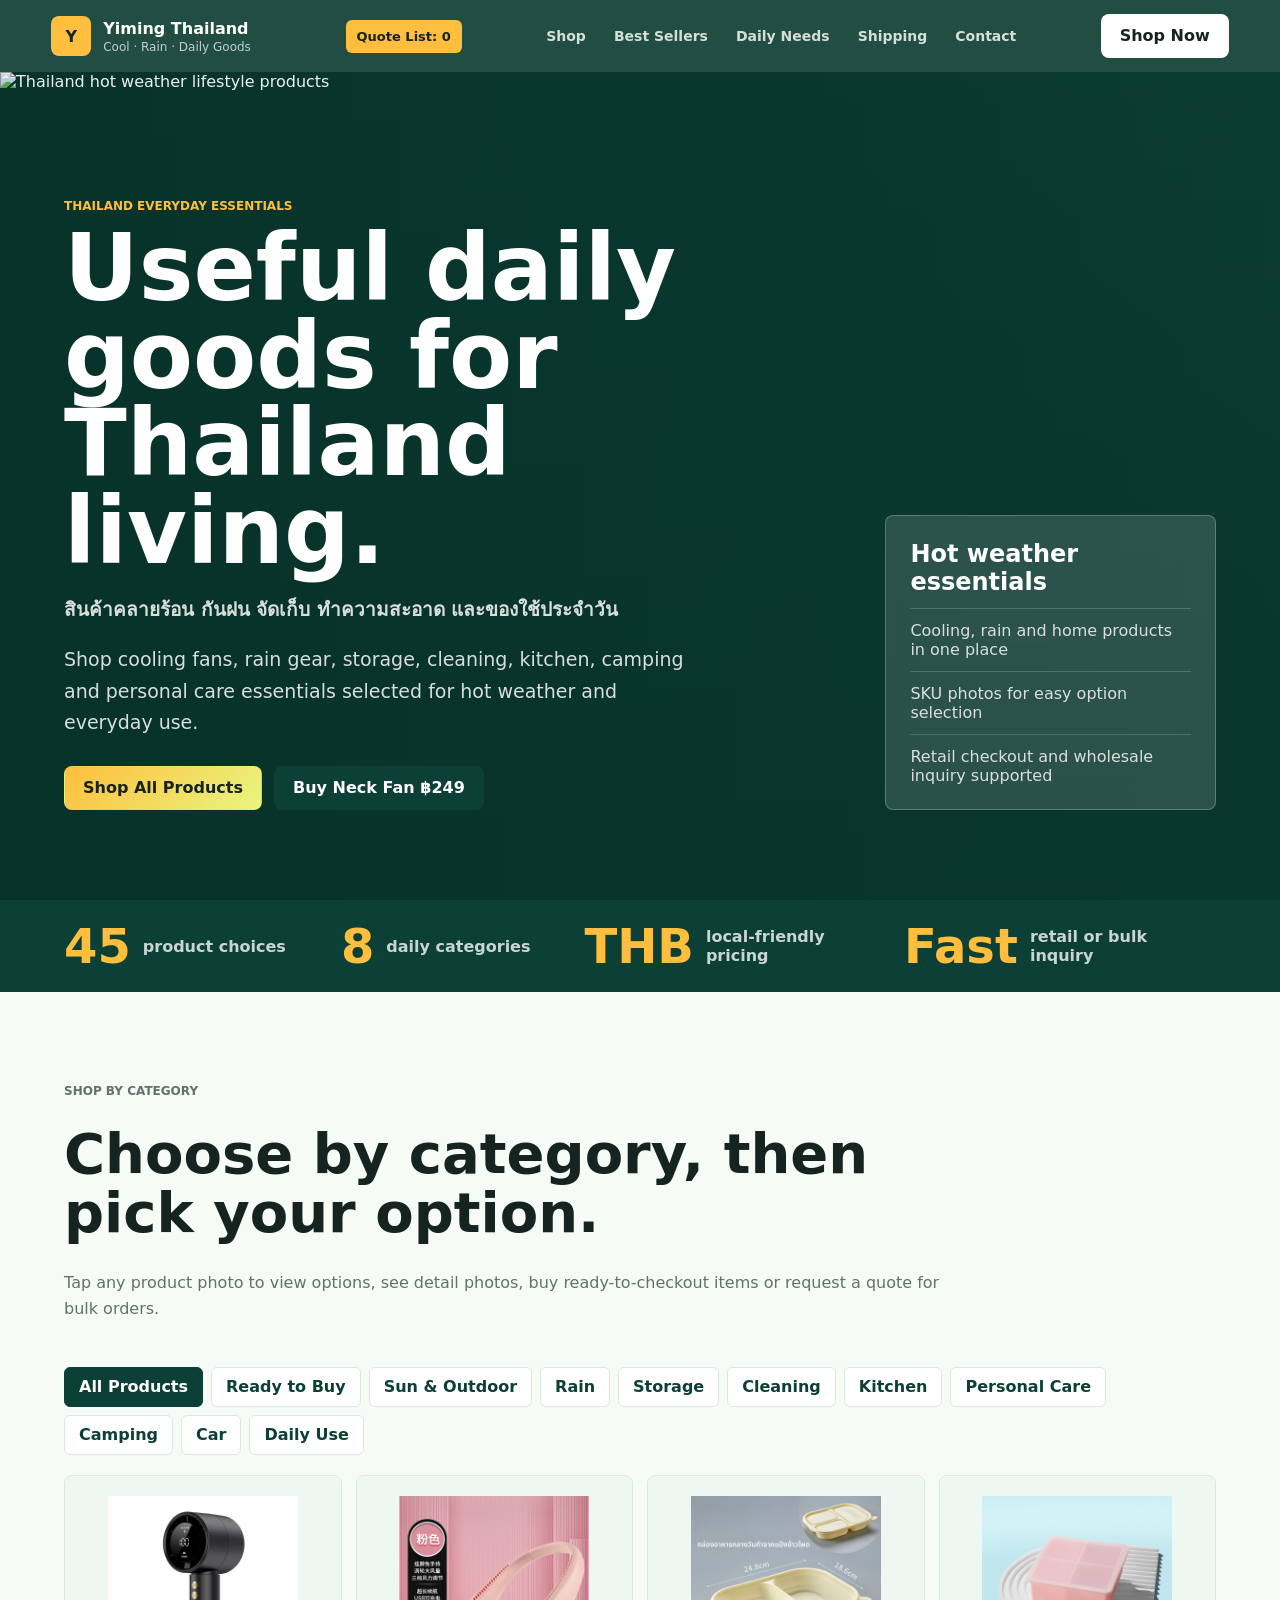
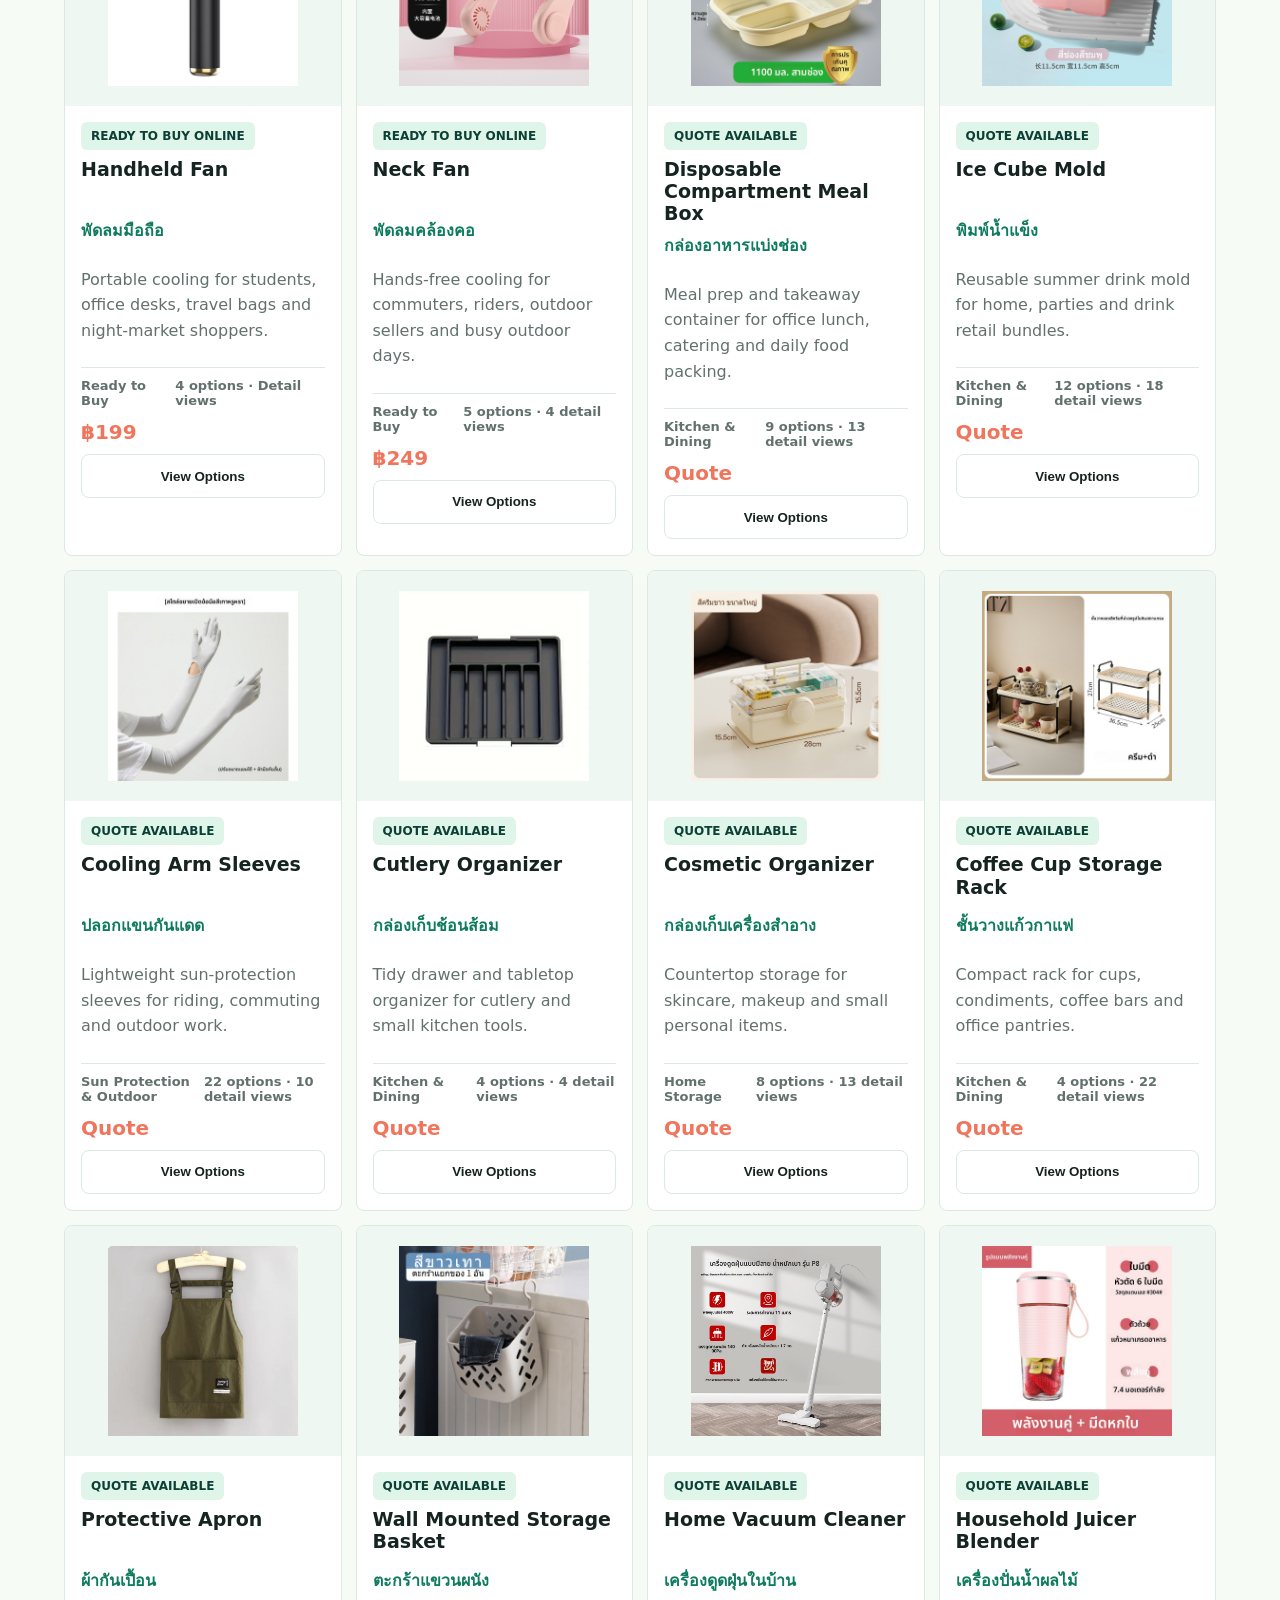
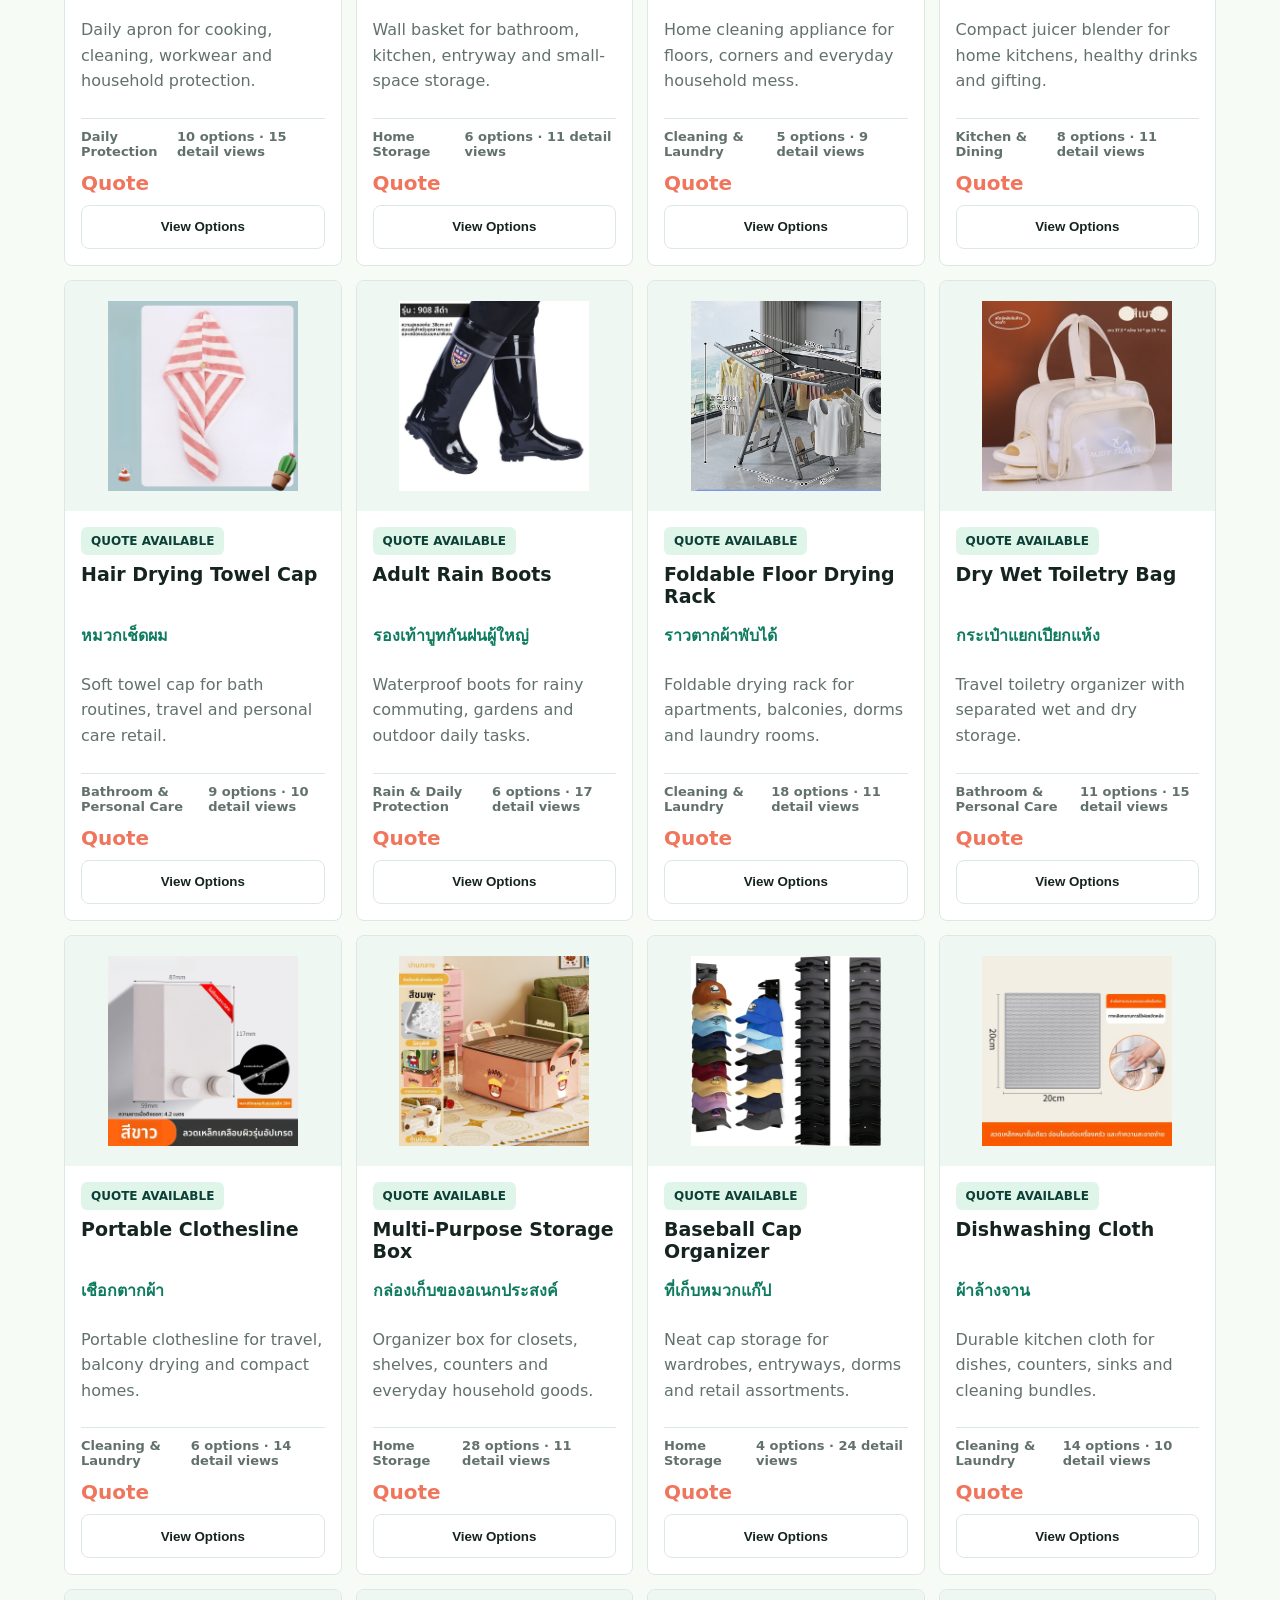
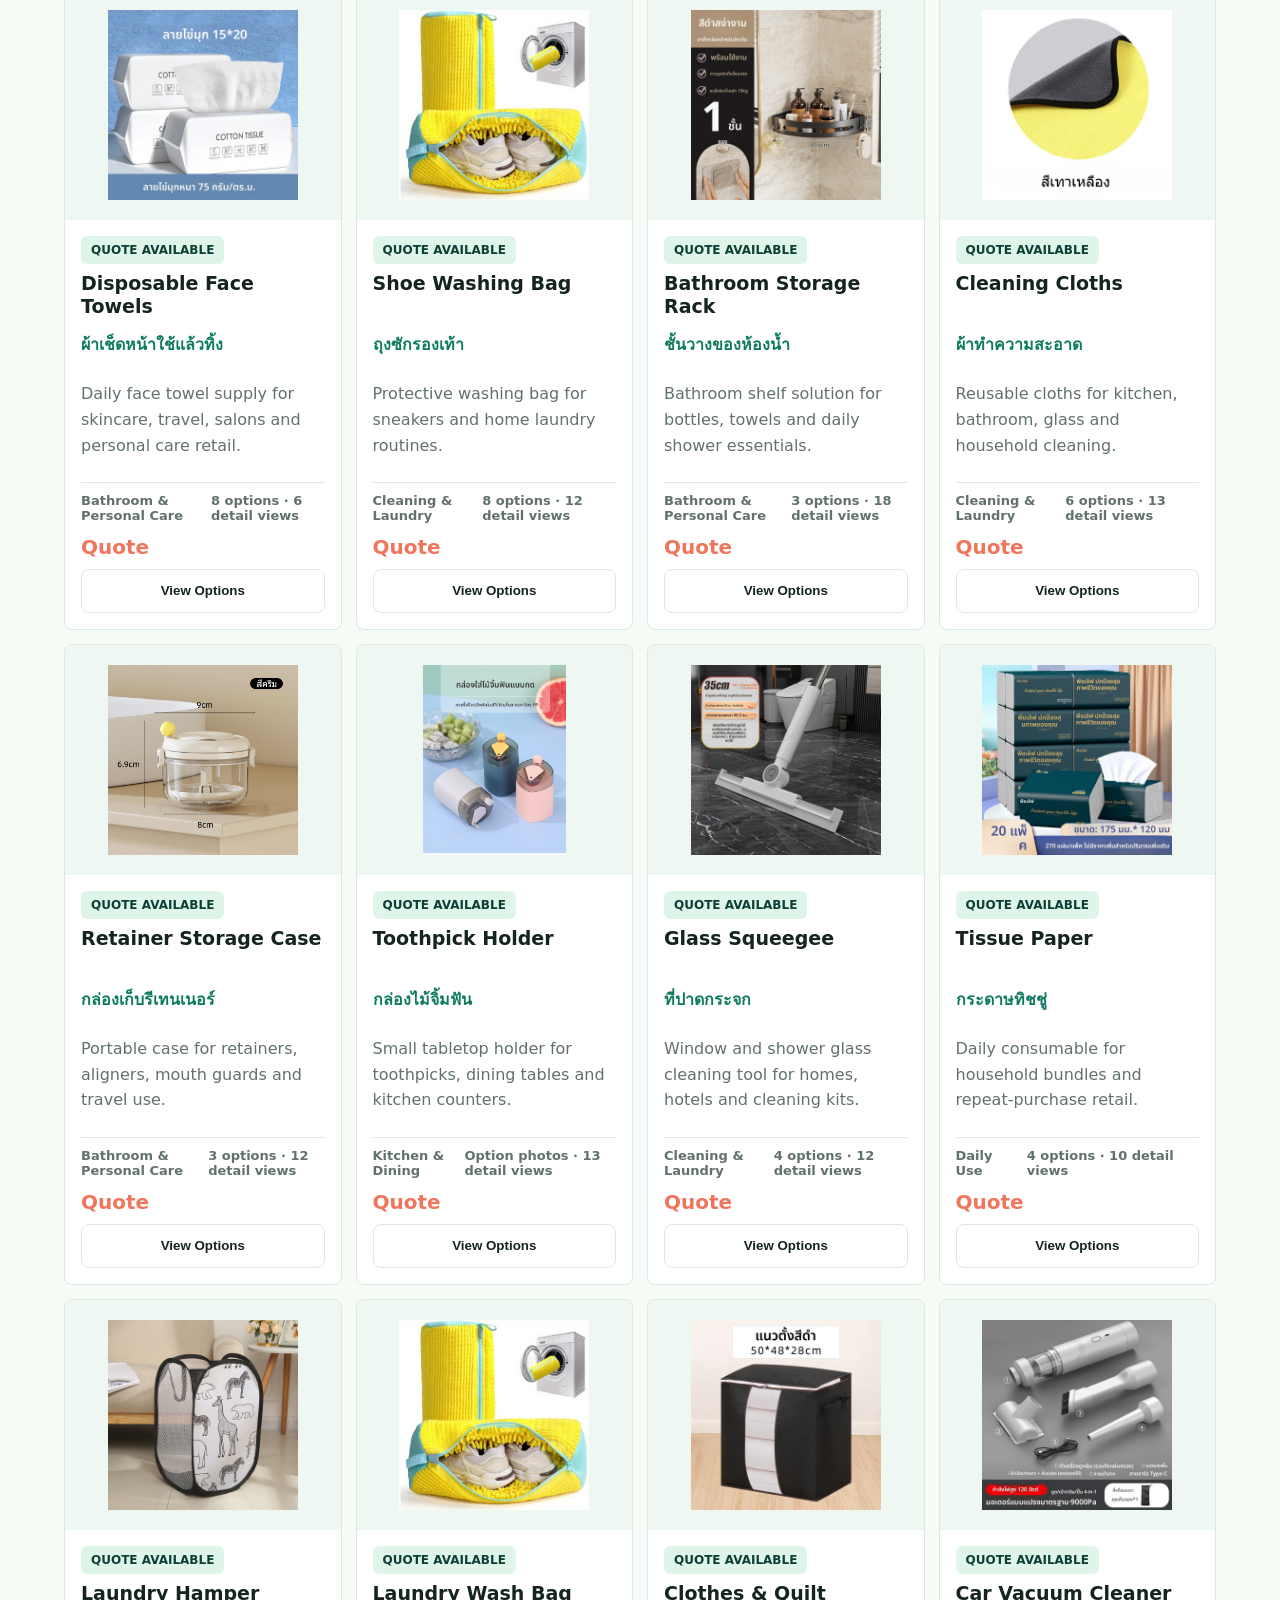
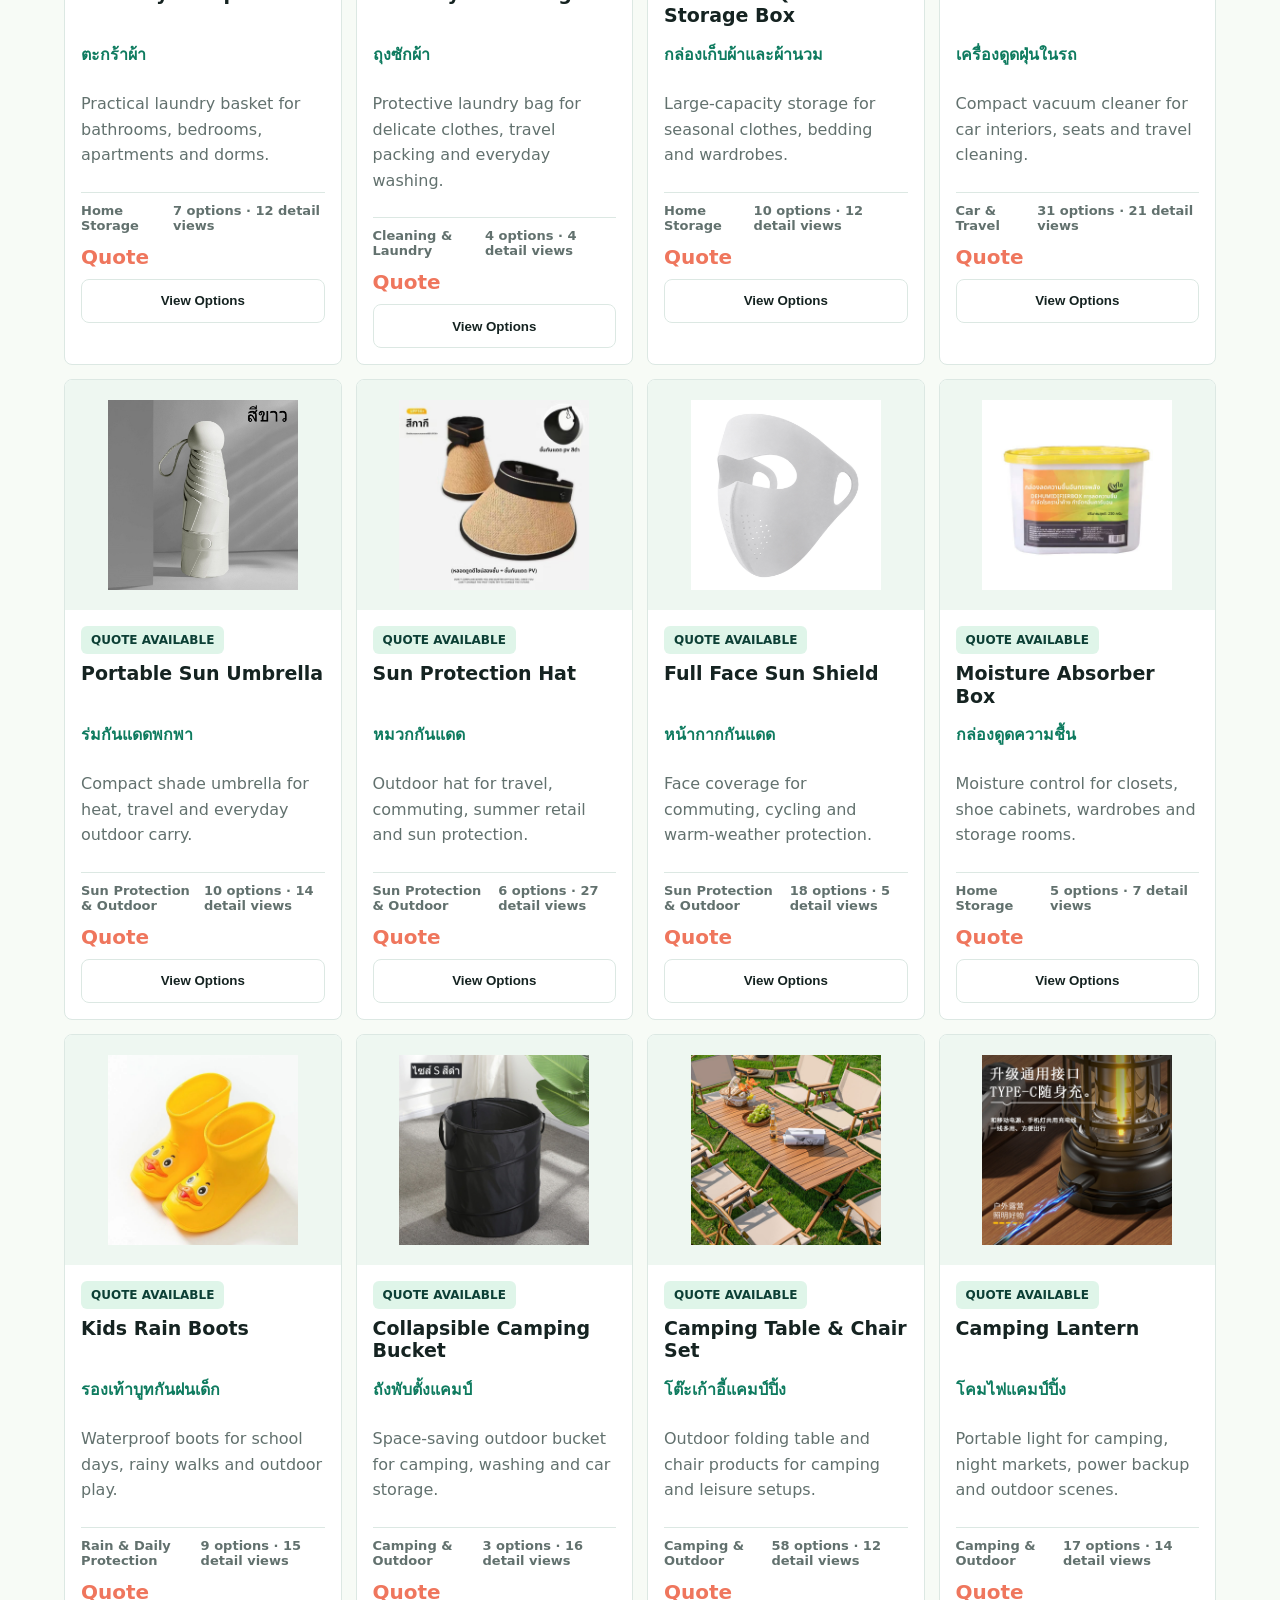
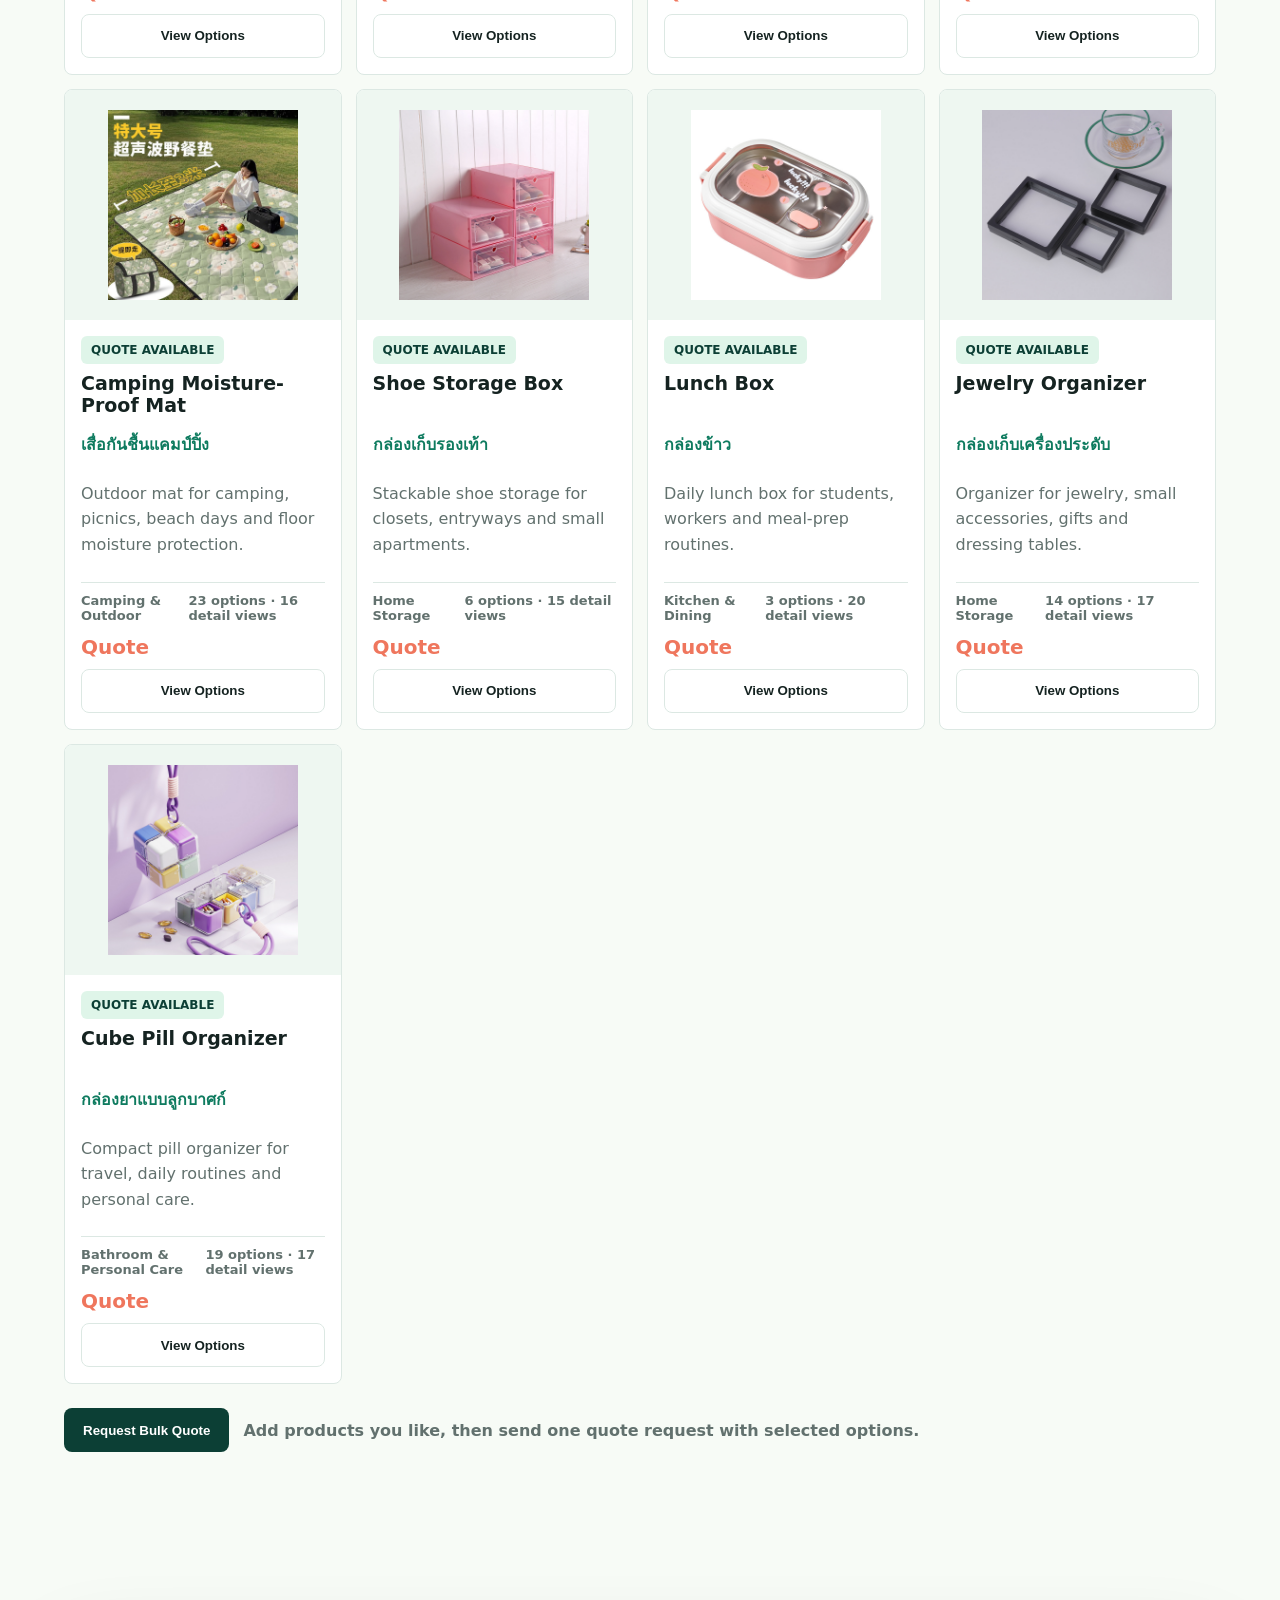
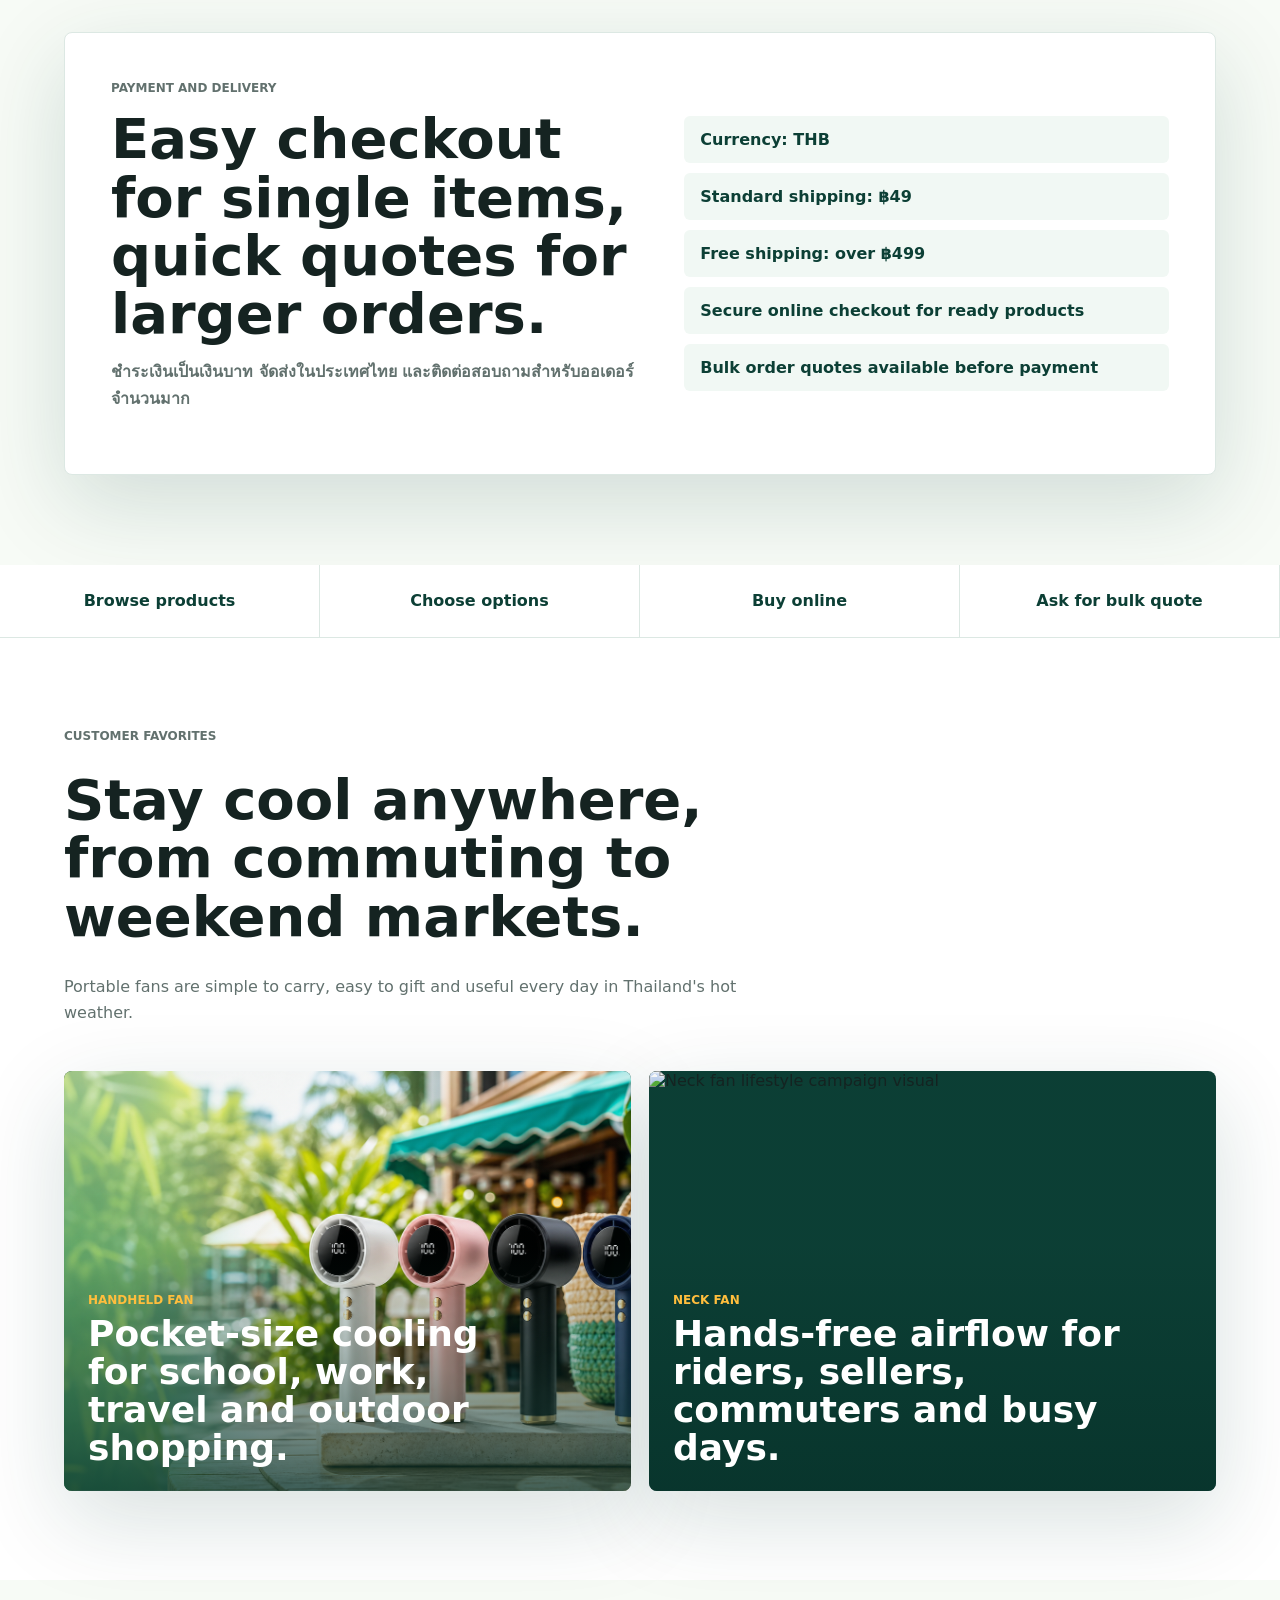
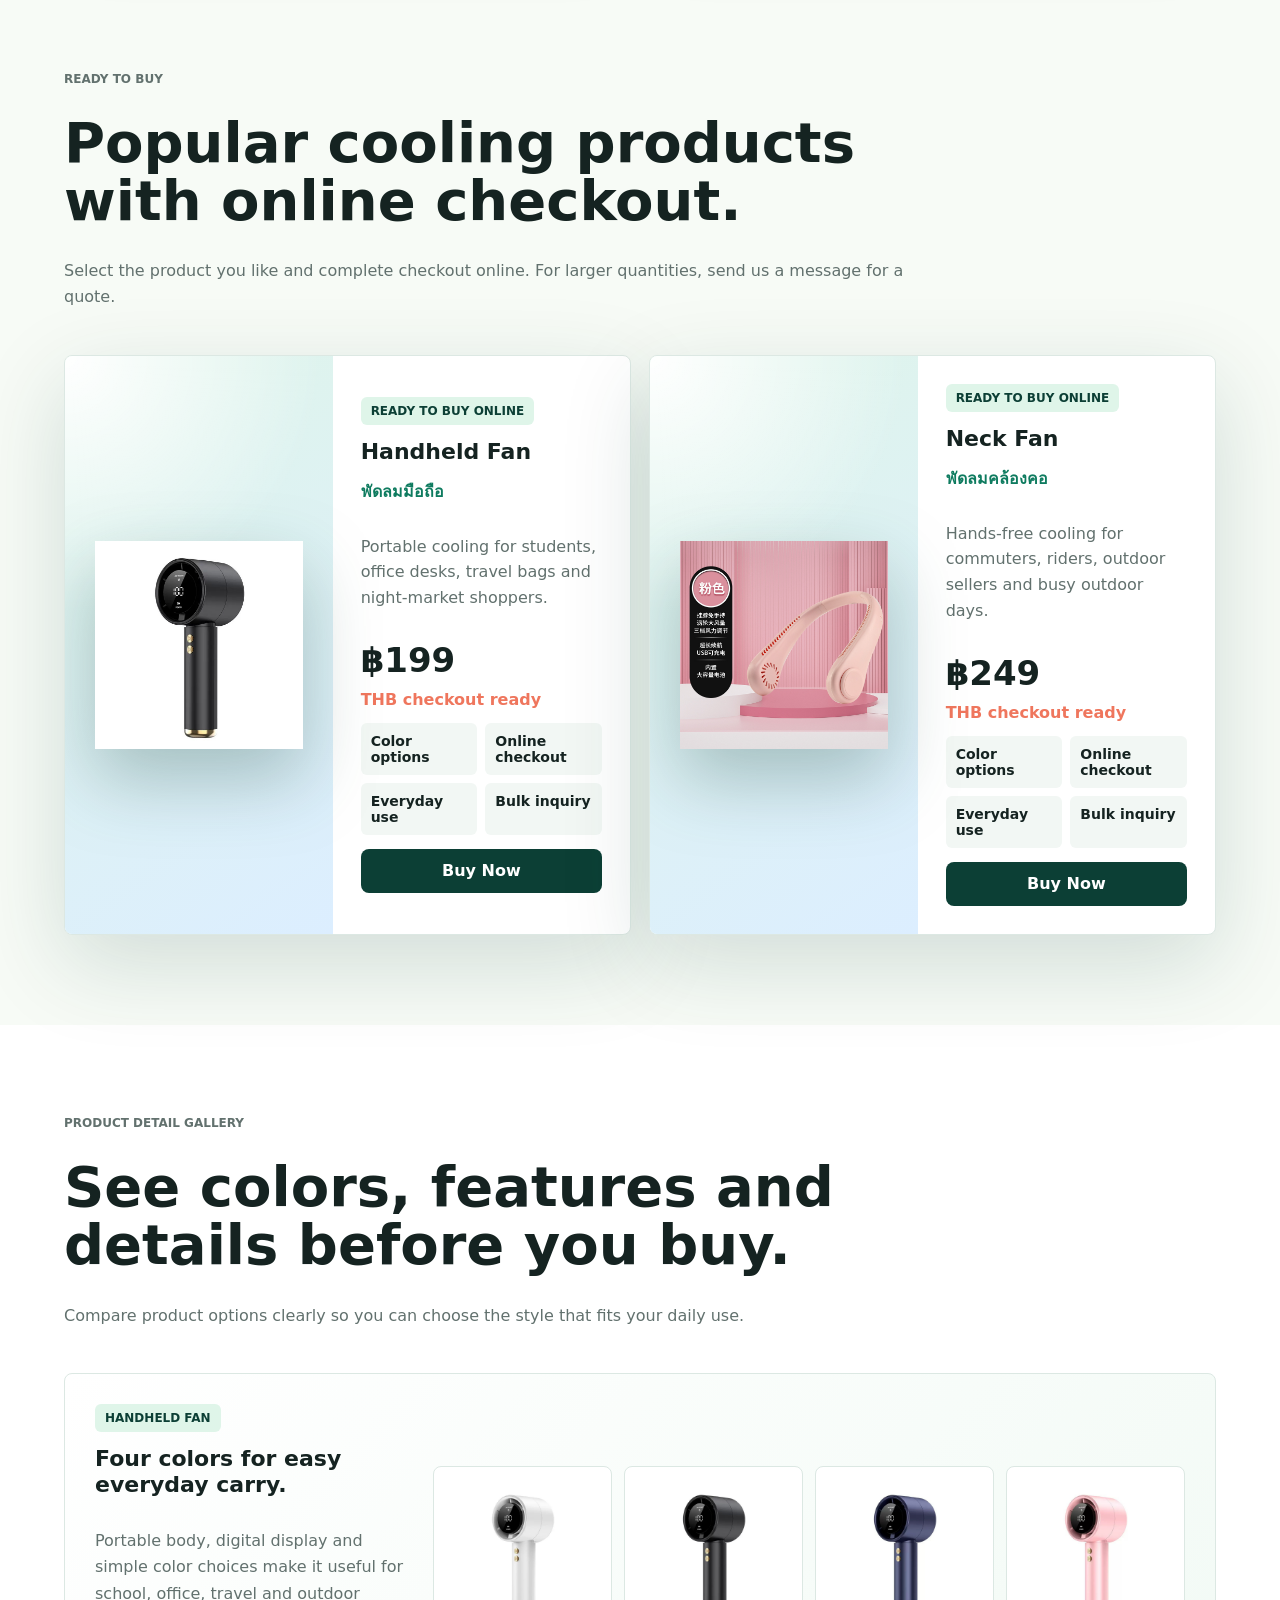
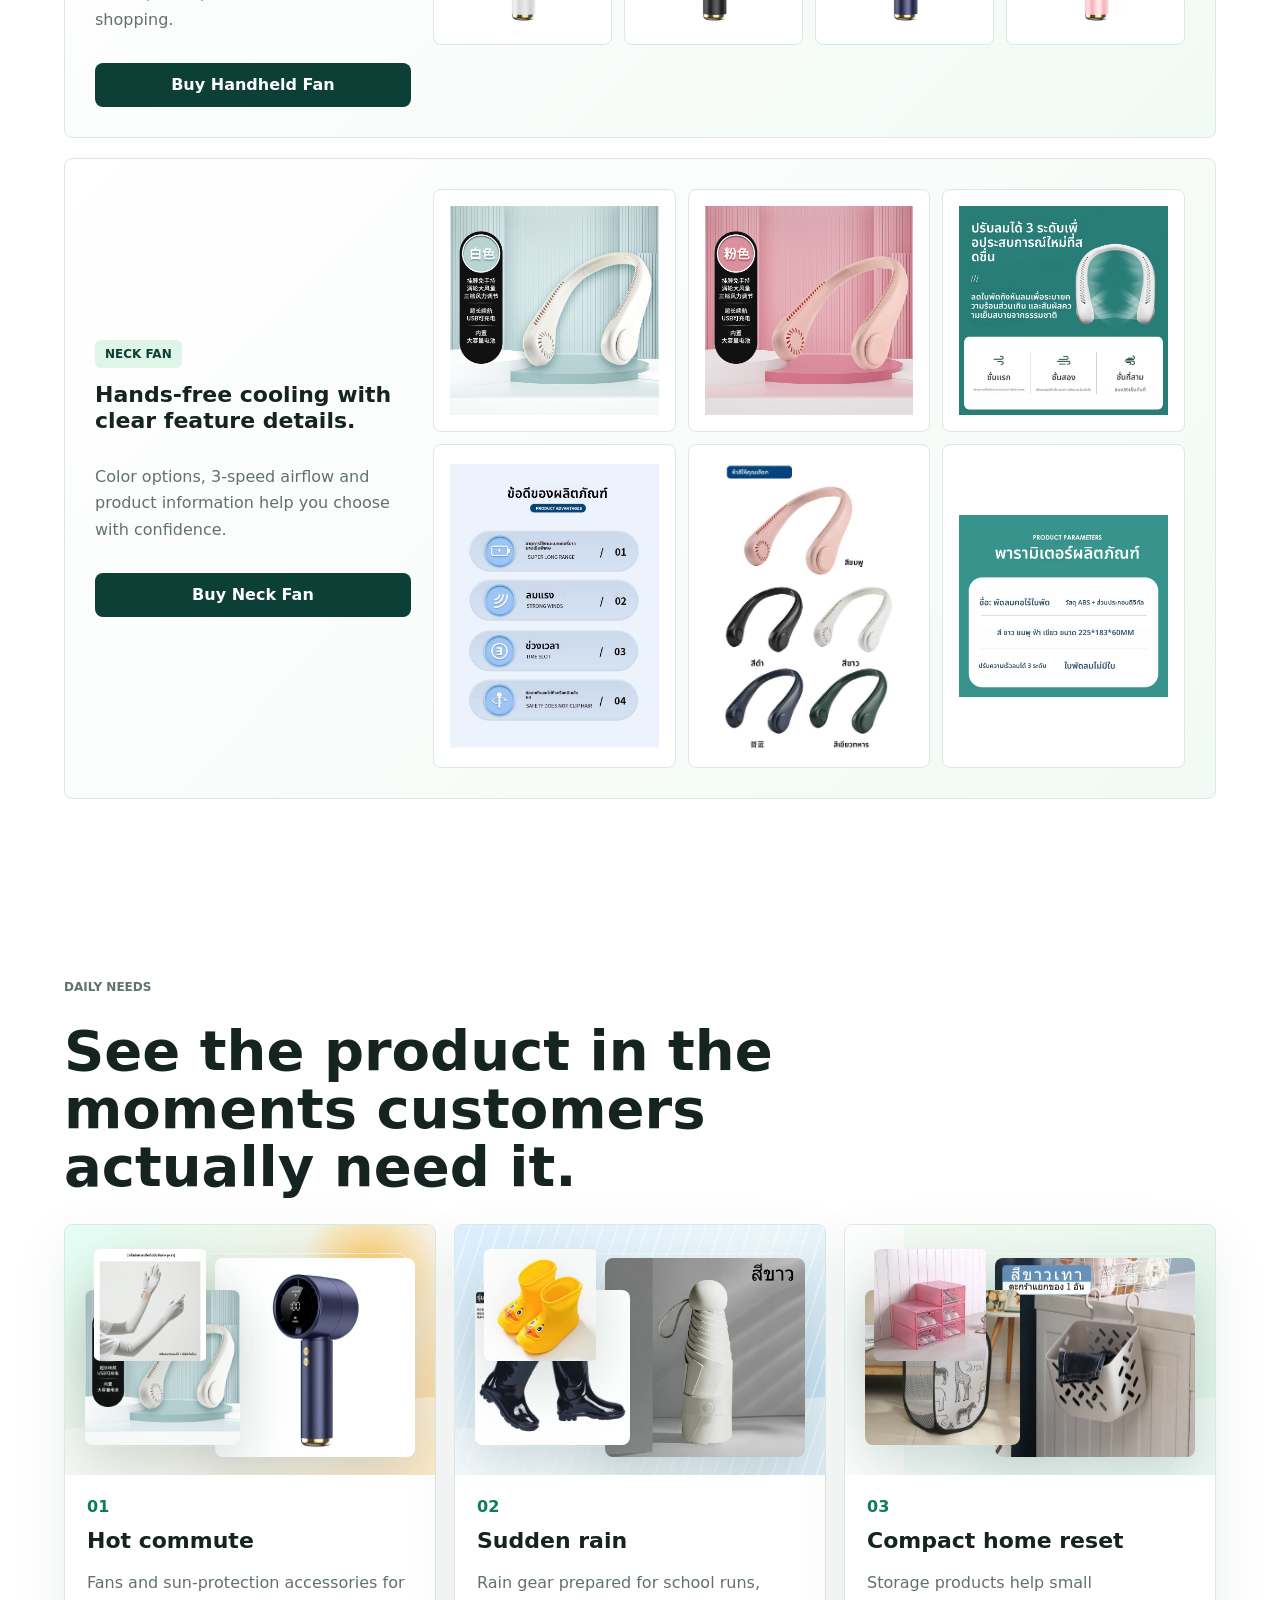
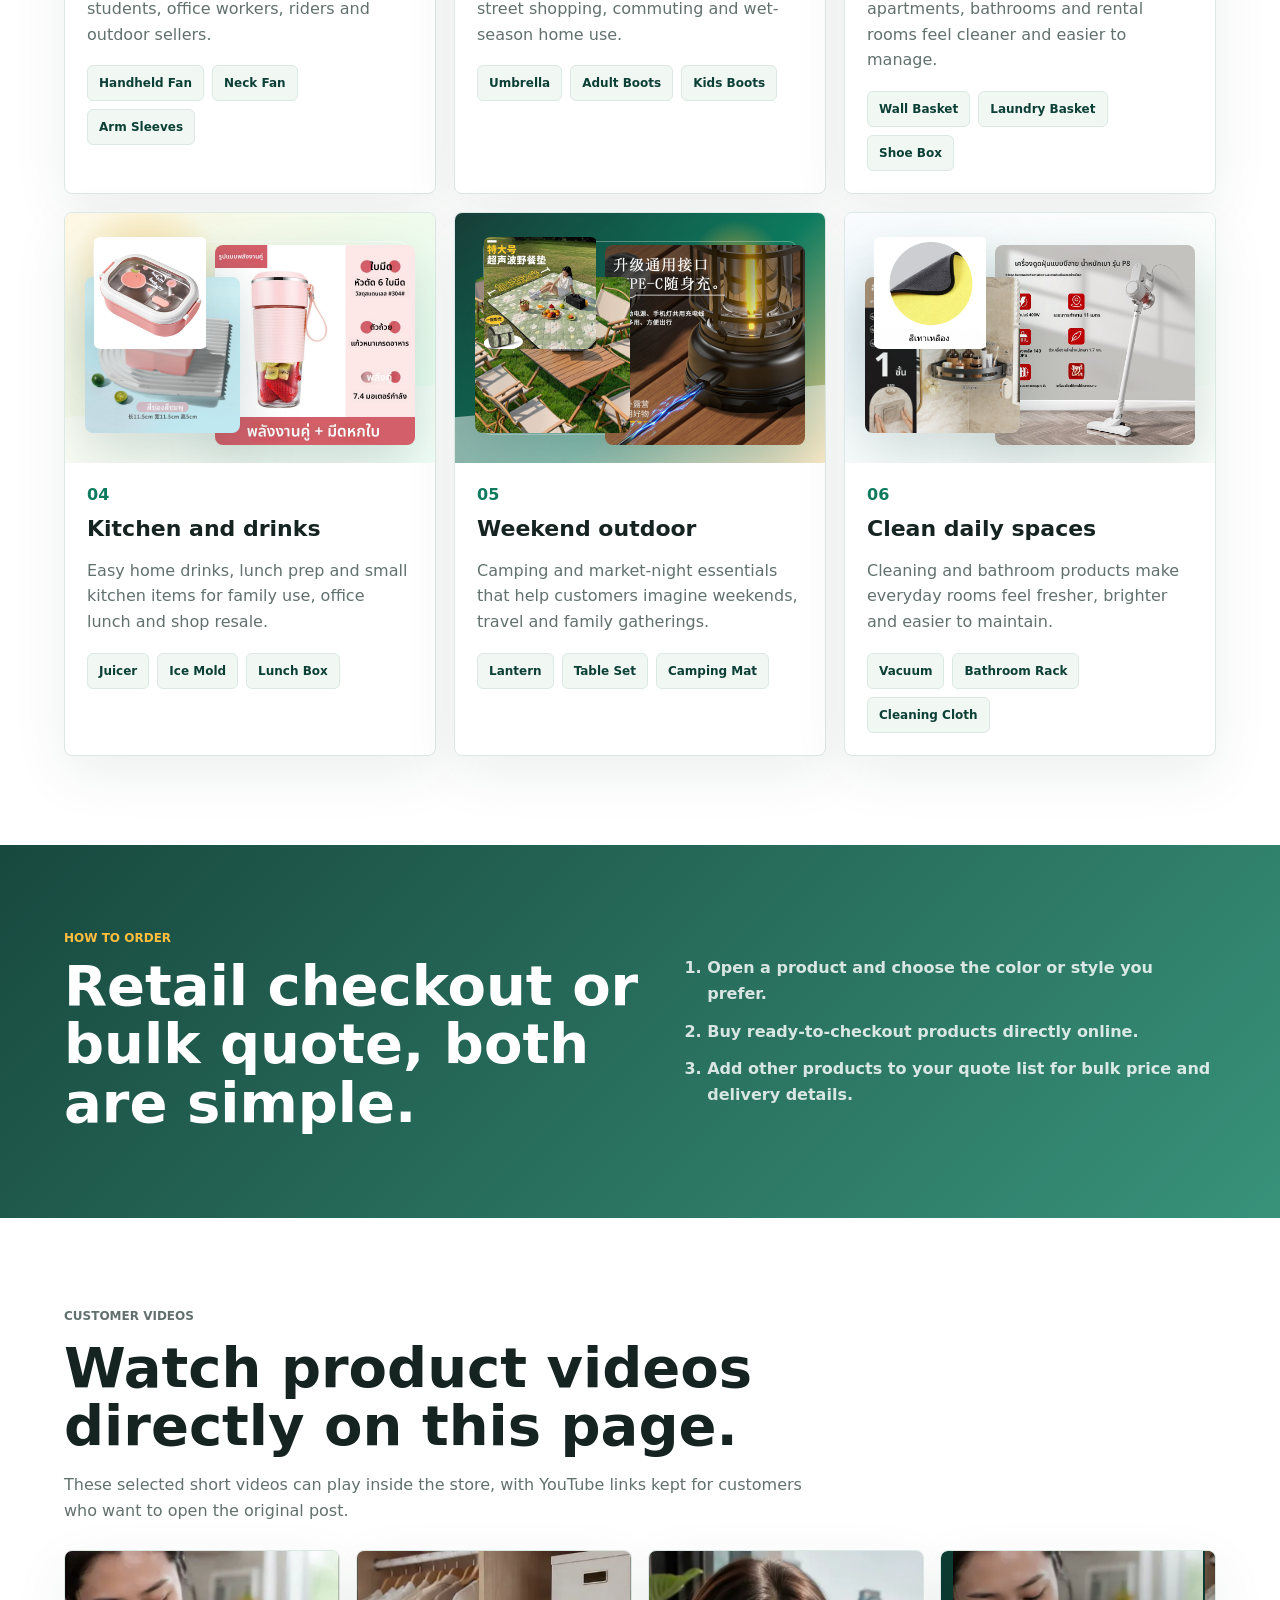
==== index.html @ 15624eef "Publish Yiming Thailand Store v2" ====
<!doctype html>
<html lang="en">
  <head>
    <meta charset="utf-8" />
    <meta name="viewport" content="width=device-width, initial-scale=1" />
    <title>Yiming Thailand Store | Cooling, Rain & Daily Essentials</title>
    <meta
      name="description"
      content="Thailand-ready cooling, rain, storage, cleaning, kitchen, camping and daily-use products with Shopify checkout and wholesale inquiry."
    />
    <link rel="canonical" href="https://yiming-thailand-store.rayslin0813.chatgpt.site/" />
    <meta name="robots" content="index, follow" />
    <meta property="og:type" content="website" />
    <meta property="og:title" content="Yiming Thailand Store | Cooling, Rain & Daily Essentials" />
    <meta
      property="og:description"
      content="Shop Thailand-ready cooling fans, rain gear, storage, cleaning, kitchen, camping and personal-care essentials."
    />
    <meta property="og:url" content="https://yiming-thailand-store.rayslin0813.chatgpt.site/" />
    <meta property="og:image" content="https://yiming-thailand-store.rayslin0813.chatgpt.site/assets/thai-weather-hero.png" />
    <meta name="twitter:card" content="summary_large_image" />
    <meta name="twitter:title" content="Yiming Thailand Store | Daily Essentials" />
    <meta
      name="twitter:description"
      content="Daily-use products for Thailand living, with online checkout and wholesale quote support."
    />
    <meta name="twitter:image" content="https://yiming-thailand-store.rayslin0813.chatgpt.site/assets/thai-weather-hero.png" />
    <script type="application/ld+json">
      {
        "@context": "https://schema.org",
        "@type": "Store",
        "name": "Yiming Thailand Store",
        "url": "https://yiming-thailand-store.rayslin0813.chatgpt.site/",
        "description": "Thailand-ready cooling, rain, storage, cleaning, kitchen, camping and daily-use products.",
        "image": "https://yiming-thailand-store.rayslin0813.chatgpt.site/assets/thai-weather-hero.png",
        "sameAs": [
          "https://www.youtube.com/@yiming-e1v",
          "https://fh8gjq-qg.myshopify.com"
        ],
        "areaServed": "Thailand"
      }
    </script>
    <link rel="icon" href="favicon.ico" />
    <link rel="stylesheet" href="styles.css?v=20260821-7" />
  </head>
  <body>
    <header class="site-header">
      <a class="brand" href="#top" aria-label="Yiming Thailand Store">
        <span class="brand-mark">Y</span>
        <span>
          <strong>Yiming Thailand</strong>
          <small>Cool · Rain · Daily Goods</small>
        </span>
      </a>
      <div class="cart-pill" id="cartPill" aria-live="polite">Quote List: 0</div>
      <nav class="nav-links" aria-label="Main navigation">
        <a href="#catalog">Shop</a>
        <a href="#live">Best Sellers</a>
        <a href="#scenes">Daily Needs</a>
        <a href="#shipping">Shipping</a>
        <a href="#contact">Contact</a>
      </nav>
      <a class="header-action" href="https://fh8gjq-qg.myshopify.com/products/neck-fan">Shop Now</a>
    </header>

    <main id="top">
      <section class="hero">
        <div class="hero-media">
          <img src="assets/thai-weather-hero.png" alt="Thailand hot weather lifestyle products" />
        </div>
        <div class="hero-copy">
          <p class="eyebrow">Thailand everyday essentials</p>
          <h1>Useful daily goods for Thailand living.</h1>
          <p class="thai-line">สินค้าคลายร้อน กันฝน จัดเก็บ ทำความสะอาด และของใช้ประจำวัน</p>
          <p>
            Shop cooling fans, rain gear, storage, cleaning, kitchen, camping and personal care essentials selected for hot weather and everyday use.
          </p>
          <div class="hero-actions">
            <a class="button primary" href="#catalog">Shop All Products</a>
            <a class="button dark" href="https://fh8gjq-qg.myshopify.com/products/neck-fan">Buy Neck Fan ฿249</a>
          </div>
        </div>
        <aside class="hero-panel" aria-label="Store highlights">
          <strong>Hot weather essentials</strong>
          <span>Cooling, rain and home products in one place</span>
          <span>SKU photos for easy option selection</span>
          <span>Retail checkout and wholesale inquiry supported</span>
        </aside>
      </section>

      <section class="catalog-summary" aria-label="Catalog summary">
        <strong>45</strong><span>product choices</span>
        <strong>8</strong><span>daily categories</span>
        <strong>THB</strong><span>local-friendly pricing</span>
        <strong>Fast</strong><span>retail or bulk inquiry</span>
      </section>

      <section class="section image-led-catalog" id="catalog">
        <div class="section-head">
          <p class="eyebrow">Shop by category</p>
          <h2>Choose by category, then pick your option.</h2>
          <p>Tap any product photo to view options, see detail photos, buy ready-to-checkout items or request a quote for bulk orders.</p>
        </div>
        <div class="catalog-tools">
          <button class="filter active" data-filter="all">All Products</button>
          <button class="filter" data-filter="live">Ready to Buy</button>
          <button class="filter" data-filter="outdoor">Sun & Outdoor</button>
          <button class="filter" data-filter="rain">Rain</button>
          <button class="filter" data-filter="home">Storage</button>
          <button class="filter" data-filter="cleaning">Cleaning</button>
          <button class="filter" data-filter="kitchen">Kitchen</button>
          <button class="filter" data-filter="personal">Personal Care</button>
          <button class="filter" data-filter="camping">Camping</button>
          <button class="filter" data-filter="car">Car</button>
          <button class="filter" data-filter="daily">Daily Use</button>
        </div>
        <div class="catalog-grid large" id="catalogGrid"></div>
        <div class="catalog-actions">
          <button class="button dark" id="sendCartButton" type="button">Request Bulk Quote</button>
          <span>Add products you like, then send one quote request with selected options.</span>
        </div>
      </section>

      <dialog class="product-dialog" id="productDialog" aria-labelledby="dialogTitle">
        <div class="dialog-shell">
          <button class="dialog-close" id="dialogClose" aria-label="Close product details">Close</button>
          <div class="dialog-copy">
            <span class="status" id="dialogStatus"></span>
            <h2 id="dialogTitle"></h2>
            <strong class="thai-name" id="dialogThai"></strong>
            <p id="dialogSummary"></p>
            <div class="dialog-stats">
              <span id="dialogCategory"></span>
              <span id="dialogImageCount"></span>
              <span id="dialogSkuCount"></span>
            </div>
            <div class="selected-sku">
              <span>Selected option</span>
              <strong id="selectedSkuLabel">SKU 01</strong>
            </div>
            <div class="dialog-actions">
              <button class="button primary" id="addToCartButton" type="button">Add to Inquiry Cart</button>
              <a class="button dark" id="buyNowButton" href="#contact">Buy Now</a>
            </div>
          </div>
          <div class="dialog-product-view">
            <img id="dialogMainImage" src="assets/thai-market-product-bg.png" alt="" hidden />
            <div class="sku-picker" id="skuPicker"></div>
            <h3>Product Details</h3>
            <div class="dialog-gallery" id="dialogGallery"></div>
          </div>
        </div>
      </dialog>

      <section class="section trust-section" id="shipping">
        <div class="shipping-card">
          <div>
            <p class="eyebrow">Payment and delivery</p>
            <h2>Easy checkout for single items, quick quotes for larger orders.</h2>
            <p class="thai-line">ชำระเงินเป็นเงินบาท จัดส่งในประเทศไทย และติดต่อสอบถามสำหรับออเดอร์จำนวนมาก</p>
          </div>
          <div class="shipping-points">
            <span>Currency: THB</span>
            <span>Standard shipping: ฿49</span>
            <span>Free shipping: over ฿499</span>
            <span>Secure online checkout for ready products</span>
            <span>Bulk order quotes available before payment</span>
          </div>
        </div>
      </section>

      <section class="signal-strip" aria-label="Conversion flow">
        <span>Browse products</span>
        <span>Choose options</span>
        <span>Buy online</span>
        <span>Ask for bulk quote</span>
      </section>

      <section class="section showcase-section" aria-label="Product campaign images">
        <div class="section-head compact">
          <p class="eyebrow">Customer favorites</p>
          <h2>Stay cool anywhere, from commuting to weekend markets.</h2>
          <p>Portable fans are simple to carry, easy to gift and useful every day in Thailand's hot weather.</p>
        </div>
        <div class="campaign-grid">
          <article>
            <img src="assets/generated/handheld-fan-green-lifestyle-banner.png" alt="Handheld fan lifestyle campaign visual" />
            <div>
              <span>Handheld Fan</span>
              <strong>Pocket-size cooling for school, work, travel and outdoor shopping.</strong>
            </div>
          </article>
          <article>
            <img src="assets/generated/neck-fan-green-lifestyle-banner.png" alt="Neck fan lifestyle campaign visual" />
            <div>
              <span>Neck Fan</span>
              <strong>Hands-free airflow for riders, sellers, commuters and busy days.</strong>
            </div>
          </article>
        </div>
      </section>

      <section class="section live-products" id="live">
        <div class="section-head">
          <p class="eyebrow">Ready to buy</p>
          <h2>Popular cooling products with online checkout.</h2>
          <p>Select the product you like and complete checkout online. For larger quantities, send us a message for a quote.</p>
        </div>
        <div class="live-grid" id="liveGrid"></div>
      </section>

      <section class="section detail-section" id="details">
        <div class="section-head">
          <p class="eyebrow">Product detail gallery</p>
          <h2>See colors, features and details before you buy.</h2>
          <p>Compare product options clearly so you can choose the style that fits your daily use.</p>
        </div>
        <div class="detail-layout">
          <article class="detail-card">
            <div class="detail-copy">
              <span class="status">Handheld Fan</span>
              <h3>Four colors for easy everyday carry.</h3>
              <p>Portable body, digital display and simple color choices make it useful for school, office, travel and outdoor shopping.</p>
              <a class="button dark" href="https://fh8gjq-qg.myshopify.com/products/handheld-fan">Buy Handheld Fan</a>
            </div>
            <div class="sku-grid">
              <img src="assets/products/handheld-fan-white.png" alt="White handheld fan" />
              <img src="assets/products/handheld-fan-black.png" alt="Black handheld fan" />
              <img src="assets/products/handheld-fan-blue.png" alt="Blue handheld fan" />
              <img src="assets/products/handheld-fan-pink.png" alt="Pink handheld fan" />
            </div>
          </article>
          <article class="detail-card">
            <div class="detail-copy">
              <span class="status">Neck Fan</span>
              <h3>Hands-free cooling with clear feature details.</h3>
              <p>Color options, 3-speed airflow and product information help you choose with confidence.</p>
              <a class="button dark" href="https://fh8gjq-qg.myshopify.com/products/neck-fan">Buy Neck Fan</a>
            </div>
            <div class="neck-gallery">
              <img src="assets/products/neck-fan-white.png" alt="White neck fan" />
              <img src="assets/products/neck-fan-pink.png" alt="Pink neck fan" />
              <img src="assets/products/neck-fan-3-speed.png" alt="Neck fan 3 speed feature" />
              <img src="assets/products/neck-fan-advantages.png" alt="Neck fan advantages" />
              <img src="assets/products/neck-fan-colors.png" alt="Neck fan colors" />
              <img src="assets/products/neck-fan-parameters.png" alt="Neck fan parameters" />
            </div>
          </article>
        </div>
      </section>

      <section class="section scene-section" id="scenes">
        <div class="section-head compact">
          <p class="eyebrow">Daily needs</p>
          <h2>See the product in the moments customers actually need it.</h2>
        </div>
        <div class="scene-grid">
          <article class="scene-card scene-hot">
            <div class="scene-visual">
              <img class="scene-product hero-product" src="assets/products/handheld-fan-blue.png" alt="Handheld fan for hot commute" />
              <img class="scene-product side-product" src="assets/products/neck-fan-white.png" alt="Neck fan for outdoor walking" />
              <img class="scene-product mini-product" src="assets/catalog/cooling-arm-sleeves/sku-01.png" alt="Cooling arm sleeves" />
            </div>
            <div class="scene-copy">
              <span>01</span>
              <h3>Hot commute</h3>
              <p>Fans and sun-protection accessories for students, office workers, riders and outdoor sellers.</p>
              <div class="scene-actions">
                <button class="scene-product-button" type="button" data-product="shopify-handheld-fan">Handheld Fan</button>
                <button class="scene-product-button" type="button" data-product="shopify-neck-fan">Neck Fan</button>
                <button class="scene-product-button" type="button" data-product="cooling-arm-sleeves">Arm Sleeves</button>
              </div>
            </div>
          </article>
          <article class="scene-card scene-rain">
            <div class="scene-visual">
              <img class="scene-product hero-product" src="assets/catalog/portable-sun-umbrella/sku-01.jpg" alt="Umbrella for rainy day" />
              <img class="scene-product side-product" src="assets/catalog/adult-rain-boots/sku-01.png" alt="Adult rain boots" />
              <img class="scene-product mini-product" src="assets/catalog/kids-rain-boots/sku-01.png" alt="Kids rain boots" />
            </div>
            <div class="scene-copy">
              <span>02</span>
              <h3>Sudden rain</h3>
              <p>Rain gear prepared for school runs, street shopping, commuting and wet-season home use.</p>
              <div class="scene-actions">
                <button class="scene-product-button" type="button" data-product="portable-sun-umbrella">Umbrella</button>
                <button class="scene-product-button" type="button" data-product="adult-rain-boots">Adult Boots</button>
                <button class="scene-product-button" type="button" data-product="kids-rain-boots">Kids Boots</button>
              </div>
            </div>
          </article>
          <article class="scene-card scene-home">
            <div class="scene-visual">
              <img class="scene-product hero-product" src="assets/catalog/wall-mounted-storage-basket/sku-01.jpg" alt="Wall mounted basket for compact homes" />
              <img class="scene-product side-product" src="assets/catalog/laundry-hamper/sku-01.png" alt="Laundry hamper for bathroom storage" />
              <img class="scene-product mini-product" src="assets/catalog/shoe-storage-box-new/sku-01.png" alt="Shoe storage box" />
            </div>
            <div class="scene-copy">
              <span>03</span>
              <h3>Compact home reset</h3>
              <p>Storage products help small apartments, bathrooms and rental rooms feel cleaner and easier to manage.</p>
              <div class="scene-actions">
                <button class="scene-product-button" type="button" data-product="wall-mounted-storage-basket">Wall Basket</button>
                <button class="scene-product-button" type="button" data-product="laundry-hamper">Laundry Basket</button>
                <button class="scene-product-button" type="button" data-product="shoe-storage-box-new">Shoe Box</button>
              </div>
            </div>
          </article>
          <article class="scene-card scene-kitchen">
            <div class="scene-visual">
              <img class="scene-product hero-product" src="assets/catalog/household-juicer/sku-01.png" alt="Juicer for fresh drinks" />
              <img class="scene-product side-product" src="assets/catalog/ice-cube-mold/sku-01.jpg" alt="Ice cube mold" />
              <img class="scene-product mini-product" src="assets/catalog/lunch-box-new/sku-01.png" alt="Lunch box" />
            </div>
            <div class="scene-copy">
              <span>04</span>
              <h3>Kitchen and drinks</h3>
              <p>Easy home drinks, lunch prep and small kitchen items for family use, office lunch and shop resale.</p>
              <div class="scene-actions">
                <button class="scene-product-button" type="button" data-product="household-juicer">Juicer</button>
                <button class="scene-product-button" type="button" data-product="ice-cube-mold">Ice Mold</button>
                <button class="scene-product-button" type="button" data-product="lunch-box-new">Lunch Box</button>
              </div>
            </div>
          </article>
          <article class="scene-card scene-camping">
            <div class="scene-visual">
              <img class="scene-product hero-product" src="assets/catalog/camping-lantern/sku-01.png" alt="Camping lantern for outdoor nights" />
              <img class="scene-product side-product" src="assets/catalog/camping-table-chair/sku-01.png" alt="Camping table and chair" />
              <img class="scene-product mini-product" src="assets/catalog/camping-moisture-mat/sku-01.png" alt="Camping moisture mat" />
            </div>
            <div class="scene-copy">
              <span>05</span>
              <h3>Weekend outdoor</h3>
              <p>Camping and market-night essentials that help customers imagine weekends, travel and family gatherings.</p>
              <div class="scene-actions">
                <button class="scene-product-button" type="button" data-product="camping-lantern">Lantern</button>
                <button class="scene-product-button" type="button" data-product="camping-table-chair">Table Set</button>
                <button class="scene-product-button" type="button" data-product="camping-moisture-mat">Camping Mat</button>
              </div>
            </div>
          </article>
          <article class="scene-card scene-clean">
            <div class="scene-visual">
              <img class="scene-product hero-product" src="assets/catalog/home-vacuum-cleaner/sku-01.png" alt="Home vacuum cleaner" />
              <img class="scene-product side-product" src="assets/catalog/bathroom-storage-rack/sku-01.png" alt="Bathroom storage rack" />
              <img class="scene-product mini-product" src="assets/catalog/cleaning-cloth/sku-01.jpg" alt="Cleaning cloth" />
            </div>
            <div class="scene-copy">
              <span>06</span>
              <h3>Clean daily spaces</h3>
              <p>Cleaning and bathroom products make everyday rooms feel fresher, brighter and easier to maintain.</p>
              <div class="scene-actions">
                <button class="scene-product-button" type="button" data-product="home-vacuum-cleaner">Vacuum</button>
                <button class="scene-product-button" type="button" data-product="bathroom-storage-rack">Bathroom Rack</button>
                <button class="scene-product-button" type="button" data-product="cleaning-cloth">Cleaning Cloth</button>
              </div>
            </div>
          </article>
        </div>
      </section>

      <section class="feature-band">
        <div>
          <p class="eyebrow">How to order</p>
          <h2>Retail checkout or bulk quote, both are simple.</h2>
        </div>
        <ol>
          <li>Open a product and choose the color or style you prefer.</li>
          <li>Buy ready-to-checkout products directly online.</li>
          <li>Add other products to your quote list for bulk price and delivery details.</li>
        </ol>
      </section>

      <section class="section video-section" aria-label="Popular product videos">
        <div>
          <p class="eyebrow">Customer videos</p>
          <h2>Watch product videos directly on this page.</h2>
          <p>These selected short videos can play inside the store, with YouTube links kept for customers who want to open the original post.</p>
        </div>
        <div class="video-grid">
          <article class="video-card">
            <video controls preload="metadata" poster="assets/youtube/videos/J2Mt7U_IzcM.webp">
              <source src="assets/youtube/videos/J2Mt7U_IzcM.mp4" type="video/mp4" />
            </video>
            <div>
              <span>2,224 views</span>
              <h3>Too many cups to wash?</h3>
              <a href="https://www.youtube.com/shorts/J2Mt7U_IzcM" target="_blank" rel="noopener">Watch on YouTube</a>
            </div>
          </article>
          <article class="video-card">
            <video controls preload="metadata" poster="assets/youtube/videos/DVOaPnM23a4.webp">
              <source src="assets/youtube/videos/DVOaPnM23a4.mp4" type="video/mp4" />
            </video>
            <div>
              <span>1,589 views</span>
              <h3>Stop opening every storage box</h3>
              <a href="https://www.youtube.com/shorts/DVOaPnM23a4" target="_blank" rel="noopener">Watch on YouTube</a>
            </div>
          </article>
          <article class="video-card">
            <video controls preload="metadata" poster="assets/youtube/videos/ng3_hQuwjrg.webp">
              <source src="assets/youtube/videos/ng3_hQuwjrg.mp4" type="video/mp4" />
            </video>
            <div>
              <span>1,091 views</span>
              <h3>This is such a smart everyday cup</h3>
              <a href="https://www.youtube.com/shorts/ng3_hQuwjrg" target="_blank" rel="noopener">Watch on YouTube</a>
            </div>
          </article>
          <article class="video-card channel-card">
            <a class="channel-video-link" href="https://www.youtube.com/@yiming-e1v" target="_blank" rel="noopener" aria-label="Open Yiming YouTube channel">
              <span class="channel-cover-grid" aria-hidden="true">
                <img src="assets/youtube/videos/J2Mt7U_IzcM.webp" alt="" loading="lazy" />
                <img src="assets/youtube/videos/DVOaPnM23a4.webp" alt="" loading="lazy" />
                <img src="assets/youtube/videos/ng3_hQuwjrg.webp" alt="" loading="lazy" />
              </span>
              <span class="channel-cover-copy">
                <small>Yiming YouTube</small>
                <strong>More product videos</strong>
                <em>Open channel</em>
              </span>
            </a>
            <div>
              <span>YouTube Channel</span>
              <h3>See more product videos</h3>
              <a href="https://www.youtube.com/@yiming-e1v" target="_blank" rel="noopener">Open Channel</a>
            </div>
          </article>
        </div>
      </section>

      <section class="section contact-section" id="contact">
        <div>
          <p class="eyebrow">Contact</p>
          <h2>Need help choosing products?</h2>
          <p>Send us the products you want, quantity and delivery city. We will reply with price, shipping and order details.</p>
        </div>
        <div class="contact-actions">
          <a class="button primary" href="mailto:lin@fszzlys.com">Email Inquiry</a>
          <a class="button dark" href="https://fh8gjq-qg.myshopify.com">Shop Online</a>
          <a class="button light" href="#catalog">Back to Products</a>
        </div>
      </section>
    </main>

    <footer class="site-footer">
      <strong>Yiming Thailand Store</strong>
      <span>Cooling, rain, storage, cleaning, kitchen, camping and everyday essentials for Thailand.</span>
    </footer>

    <script src="assets/catalog-data.js?v=20260821-7"></script>
    <script src="script.js?v=20260821-7"></script>
  </body>
</html>
---- styles.css ----
:root {
  --ink: #152321;
  --muted: #62716e;
  --paper: #f7fbf6;
  --panel: #ffffff;
  --line: #dce8e3;
  --green: #0e7b5f;
  --deep: #0c3f35;
  --mint: #dff5e9;
  --aqua: #79d8cf;
  --sun: #ffbe3d;
  --coral: #ef765d;
  --blue: #dceeff;
  --shadow: 0 28px 90px rgba(12, 63, 53, 0.16);
  font-family: Inter, ui-sans-serif, system-ui, -apple-system, BlinkMacSystemFont, "Segoe UI", sans-serif;
}

* {
  box-sizing: border-box;
}

html {
  scroll-behavior: smooth;
}

body {
  margin: 0;
  min-width: 320px;
  color: var(--ink);
  background: var(--paper);
}

a {
  color: inherit;
  text-decoration: none;
}

img {
  display: block;
  max-width: 100%;
}

.site-header {
  position: sticky;
  top: 0;
  z-index: 10;
  display: flex;
  align-items: center;
  justify-content: space-between;
  gap: 18px;
  min-height: 72px;
  padding: 14px clamp(18px, 4vw, 58px);
  color: #fff;
  background: rgba(9, 58, 48, 0.9);
  backdrop-filter: blur(18px);
}

.cart-pill {
  flex: 0 0 auto;
  padding: 9px 11px;
  color: var(--ink);
  background: var(--sun);
  border-radius: 6px;
  font-size: 13px;
  font-weight: 900;
}

.brand {
  display: inline-flex;
  align-items: center;
  gap: 12px;
  min-width: 210px;
}

.brand-mark {
  display: grid;
  place-items: center;
  width: 40px;
  height: 40px;
  color: var(--ink);
  background: var(--sun);
  border-radius: 8px;
  font-weight: 900;
}

.brand strong,
.brand small {
  display: block;
}

.brand small {
  margin-top: 2px;
  color: rgba(255, 255, 255, 0.72);
  font-size: 12px;
}

.nav-links {
  display: flex;
  align-items: center;
  justify-content: center;
  gap: clamp(10px, 2.5vw, 28px);
  color: rgba(255, 255, 255, 0.82);
  font-size: 14px;
  font-weight: 750;
}

.nav-links a:hover {
  color: var(--sun);
}

.header-action,
.button {
  display: inline-flex;
  align-items: center;
  justify-content: center;
  min-height: 44px;
  padding: 0 18px;
  border: 1px solid transparent;
  border-radius: 8px;
  font-weight: 850;
  line-height: 1;
}

.header-action {
  color: var(--ink);
  background: #fff;
}

.button.primary {
  color: var(--ink);
  background: linear-gradient(135deg, var(--sun), #e8f67f);
}

.button.dark {
  color: #fff;
  background: var(--deep);
}

.button.light {
  color: var(--ink);
  background: #fff;
  border-color: var(--line);
}

.button.full {
  width: 100%;
}

.hero {
  position: relative;
  display: grid;
  grid-template-columns: minmax(0, 1.05fr) minmax(300px, 0.45fr);
  gap: clamp(22px, 4vw, 50px);
  min-height: calc(100vh - 72px);
  padding: clamp(44px, 7vw, 96px) clamp(18px, 5vw, 72px);
  overflow: hidden;
  color: #fff;
  background: var(--deep);
}

.hero-media {
  position: absolute;
  inset: 0;
}

.hero-media img {
  width: 100%;
  height: 100%;
  object-fit: cover;
  opacity: 0.92;
}

.hero::before {
  content: "";
  position: absolute;
  inset: 0;
  background:
    linear-gradient(90deg, rgba(7, 50, 42, 0.95), rgba(7, 50, 42, 0.68) 46%, rgba(7, 50, 42, 0.2)),
    linear-gradient(0deg, rgba(7, 50, 42, 0.64), rgba(7, 50, 42, 0.08));
}

.hero-copy,
.hero-panel {
  position: relative;
  z-index: 1;
}

.hero-copy {
  align-self: end;
  max-width: 780px;
}

.eyebrow {
  margin: 0 0 12px;
  color: var(--green);
  font-size: 12px;
  font-weight: 900;
  letter-spacing: 0;
  text-transform: uppercase;
}

.hero .eyebrow {
  color: var(--sun);
}

h1,
h2,
h3,
p {
  overflow-wrap: anywhere;
}

h1 {
  margin: 0;
  max-width: 760px;
  font-size: clamp(44px, 8vw, 92px);
  line-height: 0.95;
  letter-spacing: 0;
}

h2 {
  margin: 0;
  font-size: clamp(30px, 4.8vw, 56px);
  line-height: 1.04;
  letter-spacing: 0;
}

h3 {
  margin: 0;
  font-size: 22px;
  line-height: 1.18;
  letter-spacing: 0;
}

.hero-copy p:not(.eyebrow),
.section-head p,
.shipping-card p,
.contact-section p {
  color: var(--muted);
  line-height: 1.65;
}

.hero-copy p:not(.eyebrow) {
  max-width: 640px;
  color: rgba(255, 255, 255, 0.84);
  font-size: 19px;
}

.thai-line,
.thai-name {
  font-weight: 850;
}

.hero .thai-line {
  color: #fff;
  font-size: clamp(19px, 2.4vw, 24px);
}

.hero-actions,
.contact-actions {
  display: flex;
  flex-wrap: wrap;
  gap: 12px;
  margin-top: 28px;
}

.hero-panel {
  align-self: end;
  display: grid;
  gap: 12px;
  padding: 24px;
  border: 1px solid rgba(255, 255, 255, 0.24);
  border-radius: 8px;
  background: rgba(255, 255, 255, 0.14);
  backdrop-filter: blur(16px);
}

.hero-panel strong {
  font-size: 24px;
}

.hero-panel span {
  padding-top: 12px;
  border-top: 1px solid rgba(255, 255, 255, 0.18);
  color: rgba(255, 255, 255, 0.82);
}

.signal-strip {
  display: grid;
  grid-template-columns: repeat(4, minmax(0, 1fr));
  border-bottom: 1px solid var(--line);
  background: #fff;
}

.catalog-summary {
  display: grid;
  grid-template-columns: repeat(4, auto 1fr);
  gap: 8px 12px;
  align-items: center;
  padding: 22px clamp(18px, 5vw, 72px);
  color: #fff;
  background: var(--deep);
}

.catalog-summary strong {
  color: var(--sun);
  font-size: clamp(28px, 4vw, 48px);
  line-height: 1;
}

.catalog-summary span {
  color: rgba(255, 255, 255, 0.78);
  font-weight: 800;
}

.signal-strip span {
  min-height: 72px;
  display: grid;
  place-items: center;
  padding: 14px;
  border-right: 1px solid var(--line);
  color: var(--deep);
  font-weight: 850;
  text-align: center;
}

.showcase-section {
  background: #fff;
}

.campaign-grid {
  display: grid;
  grid-template-columns: repeat(2, minmax(0, 1fr));
  gap: 18px;
}

.campaign-grid article {
  position: relative;
  overflow: hidden;
  min-height: 420px;
  border-radius: 8px;
  background: var(--deep);
  box-shadow: var(--shadow);
}

.campaign-grid img {
  width: 100%;
  height: 100%;
  min-height: 420px;
  object-fit: cover;
}

.campaign-grid article::after {
  content: "";
  position: absolute;
  inset: 0;
  background: linear-gradient(0deg, rgba(7, 50, 42, 0.75), rgba(7, 50, 42, 0.04) 58%);
}

.campaign-grid article div {
  position: absolute;
  z-index: 1;
  left: 24px;
  right: 24px;
  bottom: 24px;
  display: grid;
  gap: 8px;
  color: #fff;
}

.campaign-grid span {
  color: var(--sun);
  font-size: 12px;
  font-weight: 900;
  text-transform: uppercase;
}

.campaign-grid strong {
  max-width: 460px;
  font-size: clamp(24px, 3vw, 36px);
  line-height: 1.05;
}

.section {
  padding: clamp(46px, 7vw, 92px) clamp(18px, 5vw, 72px);
}

.section-head {
  display: grid;
  gap: 12px;
  max-width: 880px;
  margin-bottom: 28px;
}

.section-head.compact {
  max-width: 720px;
}

.live-grid {
  display: grid;
  grid-template-columns: repeat(2, minmax(0, 1fr));
  gap: 18px;
}

.live-card {
  display: grid;
  grid-template-columns: minmax(240px, 0.9fr) minmax(0, 1fr);
  overflow: hidden;
  border: 1px solid var(--line);
  border-radius: 8px;
  background: #fff;
  box-shadow: var(--shadow);
}

.live-image {
  display: grid;
  place-items: center;
  min-height: 430px;
  padding: 30px;
  background:
    radial-gradient(circle at top left, #fff, transparent 40%),
    linear-gradient(145deg, var(--mint), var(--blue));
}

.live-image img {
  max-height: 340px;
  object-fit: contain;
  filter: drop-shadow(0 30px 36px rgba(13, 60, 50, 0.28));
}

.live-body {
  display: grid;
  align-content: center;
  gap: 14px;
  padding: 28px;
}

.status {
  width: fit-content;
  padding: 7px 10px;
  color: var(--deep);
  background: var(--mint);
  border-radius: 6px;
  font-size: 12px;
  font-weight: 900;
  text-transform: uppercase;
}

.thai-name {
  color: var(--green);
}

.live-body p,
.catalog-card p,
.scene-grid p,
.feature-band li {
  color: var(--muted);
  line-height: 1.6;
}

.price-row {
  display: flex;
  flex-wrap: wrap;
  gap: 10px;
  align-items: baseline;
}

.price-row strong {
  font-size: 34px;
}

.price-row span {
  color: var(--coral);
  font-weight: 800;
}

.live-body ul {
  display: grid;
  grid-template-columns: repeat(2, minmax(0, 1fr));
  gap: 8px;
  padding: 0;
  margin: 0;
  list-style: none;
}

.live-body li {
  padding: 10px;
  background: #f2f7f4;
  border-radius: 6px;
  font-size: 14px;
  font-weight: 750;
}

.detail-section {
  background: #fff;
}

.detail-layout {
  display: grid;
  gap: 20px;
}

.detail-card {
  display: grid;
  grid-template-columns: minmax(260px, 0.42fr) minmax(0, 1fr);
  gap: 22px;
  align-items: center;
  padding: clamp(18px, 3vw, 30px);
  border: 1px solid var(--line);
  border-radius: 8px;
  background: linear-gradient(135deg, #ffffff, #f2faf5);
}

.detail-copy {
  display: grid;
  gap: 14px;
  align-content: start;
}

.detail-copy p {
  color: var(--muted);
  line-height: 1.65;
}

.sku-grid {
  display: grid;
  grid-template-columns: repeat(4, minmax(0, 1fr));
  gap: 12px;
}

.neck-gallery {
  display: grid;
  grid-template-columns: repeat(3, minmax(0, 1fr));
  gap: 12px;
}

.sku-grid img,
.neck-gallery img {
  width: 100%;
  aspect-ratio: 1 / 1;
  object-fit: contain;
  padding: 16px;
  border: 1px solid var(--line);
  border-radius: 8px;
  background: #fff;
}

.neck-gallery img:nth-child(4),
.neck-gallery img:nth-child(5),
.neck-gallery img:nth-child(6) {
  aspect-ratio: 3 / 4;
}

.scene-section {
  background: #fff;
}

.scene-grid {
  display: grid;
  grid-template-columns: repeat(3, minmax(0, 1fr));
  gap: 18px;
}

.scene-card {
  overflow: hidden;
  border: 1px solid var(--line);
  border-radius: 8px;
  background: #fff;
  box-shadow: 0 18px 54px rgba(12, 63, 53, 0.08);
}

.scene-visual {
  position: relative;
  min-height: 250px;
  overflow: hidden;
  background:
    radial-gradient(circle at 18% 16%, rgba(255, 255, 255, 0.9), transparent 30%),
    linear-gradient(135deg, #eef9f4, #c9f0e8);
}

.scene-visual::before,
.scene-visual::after {
  position: absolute;
  content: "";
  pointer-events: none;
}

.scene-visual::before {
  inset: 28px;
  border: 1px solid rgba(255, 255, 255, 0.65);
  border-radius: 8px;
}

.scene-visual::after {
  left: 0;
  right: 0;
  bottom: -34px;
  height: 96px;
  background: rgba(255, 255, 255, 0.52);
  transform: skewY(-5deg);
}

.scene-product {
  position: absolute;
  z-index: 1;
  object-fit: contain;
  border-radius: 8px;
  filter: drop-shadow(0 20px 28px rgba(12, 63, 53, 0.18));
}

.scene-product.hero-product {
  right: 20px;
  bottom: 18px;
  width: min(54%, 230px);
  max-height: 210px;
}

.scene-product.side-product {
  left: 20px;
  bottom: 30px;
  width: min(42%, 170px);
  max-height: 170px;
}

.scene-product.mini-product {
  left: 28px;
  top: 24px;
  width: min(31%, 116px);
  max-height: 112px;
}

.scene-hot .scene-visual {
  background:
    radial-gradient(circle at 82% 18%, rgba(255, 190, 61, 0.78), transparent 19%),
    linear-gradient(135deg, #e4fff7, #f8efe0 62%, #ffd389);
}

.scene-rain .scene-visual {
  background:
    repeating-linear-gradient(108deg, rgba(255, 255, 255, 0.42) 0 2px, transparent 2px 14px),
    linear-gradient(135deg, #dceeff, #edf7fb 54%, #b8d8ef);
}

.scene-home .scene-visual {
  background:
    linear-gradient(90deg, rgba(255, 255, 255, 0.72) 0 16%, transparent 16% 100%),
    linear-gradient(135deg, #f7fbf6, #dff5e9);
}

.scene-kitchen .scene-visual {
  background:
    radial-gradient(circle at 22% 24%, rgba(255, 190, 61, 0.44), transparent 22%),
    linear-gradient(135deg, #fff8e5, #e5fff3);
}

.scene-camping .scene-visual {
  background:
    radial-gradient(circle at 76% 22%, rgba(255, 190, 61, 0.65), transparent 14%),
    linear-gradient(135deg, #183e38, #0e7b5f 58%, #f4d187);
}

.scene-camping .scene-visual::before {
  border-color: rgba(255, 255, 255, 0.32);
}

.scene-clean .scene-visual {
  background:
    linear-gradient(180deg, rgba(255, 255, 255, 0.72), transparent 44%),
    linear-gradient(135deg, #eff7ff, #f8fff6);
}

.scene-copy {
  padding: 22px;
}

.scene-copy span {
  display: inline-flex;
  margin-bottom: 12px;
  color: var(--green);
  font-weight: 900;
}

.scene-copy h3 {
  margin-top: 0;
}

.scene-actions {
  display: flex;
  flex-wrap: wrap;
  gap: 8px;
  margin-top: 18px;
}

.scene-product-button {
  min-height: 36px;
  padding: 0 11px;
  color: var(--deep);
  background: #f1f8f4;
  border: 1px solid var(--line);
  border-radius: 6px;
  font: inherit;
  font-size: 12px;
  font-weight: 850;
  cursor: pointer;
}

.scene-product-button:hover,
.scene-product-button:focus-visible {
  color: #fff;
  background: var(--green);
  outline: none;
}

.feature-band {
  display: grid;
  grid-template-columns: minmax(0, 0.95fr) minmax(280px, 0.85fr);
  gap: 28px;
  align-items: center;
  padding: clamp(42px, 7vw, 86px) clamp(18px, 5vw, 72px);
  color: #fff;
  background:
    linear-gradient(135deg, rgba(12, 63, 53, 0.95), rgba(14, 123, 95, 0.82)),
    url("assets/thai-market-product-bg.png") center / cover;
}

.feature-band .eyebrow {
  color: var(--sun);
}

.feature-band ol {
  display: grid;
  gap: 12px;
  margin: 0;
  padding-left: 22px;
}

.feature-band li {
  color: rgba(255, 255, 255, 0.82);
  font-weight: 700;
}

.catalog-tools {
  display: flex;
  flex-wrap: wrap;
  gap: 8px;
  margin-bottom: 20px;
}

.filter {
  min-height: 40px;
  padding: 0 14px;
  color: var(--deep);
  background: #fff;
  border: 1px solid var(--line);
  border-radius: 6px;
  font: inherit;
  font-weight: 800;
  cursor: pointer;
}

.filter.active {
  color: #fff;
  background: var(--deep);
  border-color: var(--deep);
}

.catalog-grid {
  display: grid;
  grid-template-columns: repeat(4, minmax(0, 1fr));
  gap: 14px;
}

.catalog-grid.large {
  grid-template-columns: repeat(4, minmax(0, 1fr));
}

.catalog-card {
  overflow: hidden;
  border: 1px solid var(--line);
  border-radius: 8px;
  background: #fff;
}

.product-image-button {
  display: block;
  width: 100%;
  padding: 0;
  border: 0;
  background: transparent;
  cursor: pointer;
}

.catalog-card img,
.fallback-visual {
  width: 100%;
  height: 230px;
  object-fit: contain;
  background: #eef7f1;
}

.catalog-card img {
  padding: 20px;
}

.catalog-card > div:not(.fallback-visual) {
  display: grid;
  gap: 8px;
  padding: 16px;
}

.catalog-card h3 {
  min-height: 52px;
  font-size: 19px;
}

.catalog-card small {
  color: var(--coral);
  font-size: 18px;
  font-weight: 900;
}

.product-data-row {
  display: flex;
  justify-content: space-between;
  gap: 10px;
  padding-top: 10px;
  border-top: 1px solid var(--line);
}

.product-data-row small {
  color: var(--muted);
  font-size: 13px;
}

.card-shop-row {
  display: grid;
  gap: 10px;
  margin-top: 4px;
}

.card-shop-row strong {
  color: var(--coral);
  font-size: 20px;
}

.catalog-actions {
  display: flex;
  flex-wrap: wrap;
  gap: 14px;
  align-items: center;
  margin-top: 24px;
}

.catalog-actions span {
  color: var(--muted);
  font-weight: 750;
}

.fallback-visual {
  display: grid;
  place-items: end start;
  padding: 18px;
  background:
    linear-gradient(135deg, rgba(255,255,255,.82), rgba(255,255,255,.18)),
    var(--mint);
}

.fallback-visual.rain {
  background:
    linear-gradient(135deg, rgba(255,255,255,.82), rgba(255,255,255,.18)),
    var(--blue);
}

.fallback-visual.outdoor {
  background:
    linear-gradient(135deg, rgba(255,255,255,.82), rgba(255,255,255,.18)),
    #fff1ce;
}

.fallback-visual span {
  max-width: 150px;
  font-size: 24px;
  line-height: 1.05;
  font-weight: 900;
}

.product-dialog {
  width: min(1120px, calc(100vw - 28px));
  max-height: min(820px, calc(100vh - 28px));
  padding: 0;
  border: 0;
  border-radius: 8px;
  background: #fff;
  box-shadow: 0 35px 110px rgba(0, 0, 0, 0.28);
}

.product-dialog::backdrop {
  background: rgba(8, 31, 28, 0.72);
}

.dialog-shell {
  position: relative;
  display: grid;
  grid-template-columns: minmax(280px, 0.42fr) minmax(0, 1fr);
  gap: 22px;
  max-height: inherit;
  overflow: auto;
  padding: clamp(20px, 3vw, 34px);
}

.dialog-close {
  position: absolute;
  top: 16px;
  right: 16px;
  min-height: 36px;
  padding: 0 12px;
  color: #fff;
  background: var(--deep);
  border: 0;
  border-radius: 6px;
  font: inherit;
  font-weight: 800;
  cursor: pointer;
}

.dialog-copy {
  display: grid;
  align-content: start;
  gap: 14px;
  padding-right: 16px;
}

.dialog-copy p {
  color: var(--muted);
  line-height: 1.65;
}

.dialog-stats {
  display: grid;
  gap: 8px;
}

.dialog-stats span {
  padding: 12px;
  color: var(--deep);
  background: #f1f8f4;
  border-radius: 6px;
  font-weight: 850;
}

.selected-sku {
  display: grid;
  gap: 4px;
  padding: 14px;
  background: #fff8e4;
  border-radius: 6px;
}

.selected-sku span {
  color: var(--muted);
  font-size: 13px;
  font-weight: 800;
}

.dialog-actions {
  display: grid;
  grid-template-columns: repeat(2, minmax(0, 1fr));
  gap: 10px;
}

.dialog-product-view {
  display: grid;
  gap: 16px;
}

#dialogMainImage {
  width: 100%;
  max-height: 560px;
  object-fit: contain;
  padding: 16px;
  border: 1px solid var(--line);
  border-radius: 8px;
  background: #fff;
}

.sku-picker {
  display: grid;
  grid-template-columns: repeat(5, minmax(0, 1fr));
  gap: 8px;
}

.sku-option {
  display: grid;
  place-items: center;
  aspect-ratio: 1 / 1;
  padding: 6px;
  border: 2px solid transparent;
  border-radius: 7px;
  background: #f4faf6;
  cursor: pointer;
}

.sku-option.active {
  border-color: var(--green);
  background: #fff;
}

.sku-option img {
  width: 100%;
  height: 100%;
  object-fit: contain;
}

.dialog-gallery {
  display: grid;
  grid-template-columns: repeat(2, minmax(0, 1fr));
  gap: 12px;
}

.dialog-gallery img {
  width: 100%;
  max-height: 520px;
  object-fit: contain;
  padding: 12px;
  border: 1px solid var(--line);
  border-radius: 8px;
  background: #fff;
}

.video-section {
  background: #fff;
}

.video-section > div:first-child {
  max-width: 760px;
  margin-bottom: 26px;
}

.video-section p {
  color: var(--muted);
  line-height: 1.65;
}

.video-grid {
  display: grid;
  grid-template-columns: repeat(4, minmax(0, 1fr));
  gap: 16px;
}

.video-card {
  overflow: hidden;
  border: 1px solid var(--line);
  border-radius: 8px;
  background: #f8fcf9;
  box-shadow: 0 18px 54px rgba(12, 63, 53, 0.08);
}

.video-card video,
.video-card iframe {
  width: 100%;
  aspect-ratio: 9 / 16;
  border: 0;
  background: #071511;
}

.video-card video {
  display: block;
  object-fit: cover;
}

.video-player {
  position: relative;
  display: block;
  overflow: hidden;
  padding: 0;
  cursor: pointer;
}

.video-player img {
  width: 100%;
  height: 100%;
  object-fit: cover;
  transition: transform 0.25s ease;
}

.video-player:hover img,
.video-player:focus-visible img {
  transform: scale(1.035);
}

.play-icon {
  position: absolute;
  left: 50%;
  top: 50%;
  display: inline-flex;
  align-items: center;
  justify-content: center;
  width: 72px;
  height: 72px;
  color: #fff;
  background: rgba(12, 63, 53, 0.88);
  border: 1px solid rgba(255, 255, 255, 0.38);
  border-radius: 50%;
  font-size: 13px;
  font-weight: 900;
  transform: translate(-50%, -50%);
  box-shadow: 0 18px 42px rgba(0, 0, 0, 0.22);
}

.video-card div {
  padding: 16px;
}

.video-card span {
  display: inline-flex;
  margin-bottom: 10px;
  color: var(--green);
  font-size: 12px;
  font-weight: 900;
}

.video-card h3 {
  min-height: 44px;
  margin: 0 0 14px;
  font-size: 16px;
  line-height: 1.35;
}

.video-card a {
  display: inline-flex;
  align-items: center;
  min-height: 36px;
  padding: 0 12px;
  color: #fff;
  background: var(--deep);
  border-radius: 6px;
  font-size: 12px;
  font-weight: 850;
}

.channel-video-link {
  position: relative;
  display: block;
  overflow: hidden;
  min-height: 100%;
  aspect-ratio: 9 / 16;
  color: #fff;
  background: #071511;
  transition: filter 0.2s ease, transform 0.2s ease;
}

.channel-video-link:hover,
.channel-video-link:focus-visible {
  filter: brightness(1.08);
  outline: none;
}

.channel-video-link::after {
  position: absolute;
  inset: 0;
  content: "";
  background:
    radial-gradient(circle at 50% 38%, rgba(255, 190, 61, 0.24), transparent 24%),
    linear-gradient(180deg, rgba(7, 21, 17, 0.08), rgba(7, 21, 17, 0.88));
}

.channel-cover-grid {
  display: grid;
  height: 100%;
  grid-template-rows: 1fr 1fr 1fr;
  gap: 2px;
}

.channel-cover-grid img {
  width: 100%;
  height: 100%;
  object-fit: cover;
}

.channel-cover-copy {
  position: absolute;
  inset: auto 18px 18px;
  z-index: 1;
  display: grid;
  gap: 9px;
}

.channel-cover-copy::before {
  display: grid;
  place-items: center;
  width: 58px;
  height: 58px;
  margin-bottom: 4px;
  content: "Play";
  color: #fff;
  background: #ff0033;
  border-radius: 50%;
  font-size: 12px;
  font-weight: 900;
  box-shadow: 0 16px 36px rgba(0, 0, 0, 0.28);
}

.channel-cover-copy small {
  color: rgba(255, 255, 255, 0.82);
  font-size: 12px;
  font-weight: 900;
  text-transform: uppercase;
}

.channel-cover-copy strong {
  font-size: 27px;
  line-height: 1.05;
}

.channel-cover-copy em {
  justify-self: start;
  padding: 8px 11px;
  color: var(--ink);
  background: var(--sun);
  border-radius: 6px;
  font-size: 12px;
  font-style: normal;
  font-weight: 900;
}

.shipping-card {
  display: grid;
  grid-template-columns: minmax(0, 0.9fr) minmax(280px, 0.8fr);
  gap: 28px;
  align-items: center;
  padding: clamp(24px, 5vw, 46px);
  border: 1px solid var(--line);
  border-radius: 8px;
  background: #fff;
  box-shadow: var(--shadow);
}

.shipping-points {
  display: grid;
  gap: 10px;
}

.shipping-points span {
  padding: 14px 16px;
  color: var(--deep);
  background: #f1f8f4;
  border-radius: 6px;
  font-weight: 850;
}

.contact-section {
  display: grid;
  grid-template-columns: minmax(0, 0.9fr) minmax(300px, 0.8fr);
  gap: 28px;
  align-items: center;
  background: #fff;
}

.site-footer {
  display: flex;
  justify-content: space-between;
  gap: 18px;
  padding: 28px clamp(18px, 5vw, 72px);
  color: rgba(255, 255, 255, 0.78);
  background: var(--deep);
}

.site-footer strong {
  color: #fff;
}

@media (max-width: 1180px) {
  .live-grid,
  .live-card,
  .shipping-card,
  .contact-section,
  .feature-band,
  .detail-card {
    grid-template-columns: 1fr;
  }

  .catalog-grid,
  .catalog-grid.large,
  .scene-grid,
  .campaign-grid,
  .video-grid {
    grid-template-columns: repeat(2, minmax(0, 1fr));
  }

  .catalog-summary {
    grid-template-columns: repeat(2, auto 1fr);
  }

  .dialog-shell {
    grid-template-columns: 1fr;
  }
}

@media (max-width: 760px) {
  .site-header {
    position: static;
    align-items: flex-start;
    flex-direction: column;
  }

  .brand {
    min-width: 0;
  }

  .nav-links {
    width: 100%;
    justify-content: flex-start;
    overflow-x: auto;
    padding-bottom: 4px;
  }

  .header-action {
    display: none;
  }

  .hero {
    grid-template-columns: 1fr;
    min-height: auto;
  }

  .hero-panel {
    align-self: start;
  }

  h1 {
    font-size: 43px;
  }

  .signal-strip,
  .catalog-grid,
  .catalog-grid.large,
  .scene-grid,
  .live-body ul,
  .campaign-grid,
  .video-grid,
  .sku-grid,
  .neck-gallery,
  .dialog-gallery {
    grid-template-columns: 1fr;
  }

  .dialog-actions,
  .sku-picker {
    grid-template-columns: 1fr;
  }

  .catalog-summary {
    grid-template-columns: auto 1fr;
  }

  .signal-strip span {
    border-right: 0;
    border-bottom: 1px solid var(--line);
  }

  .live-image {
    min-height: 320px;
  }

  .site-footer {
    flex-direction: column;
  }
}
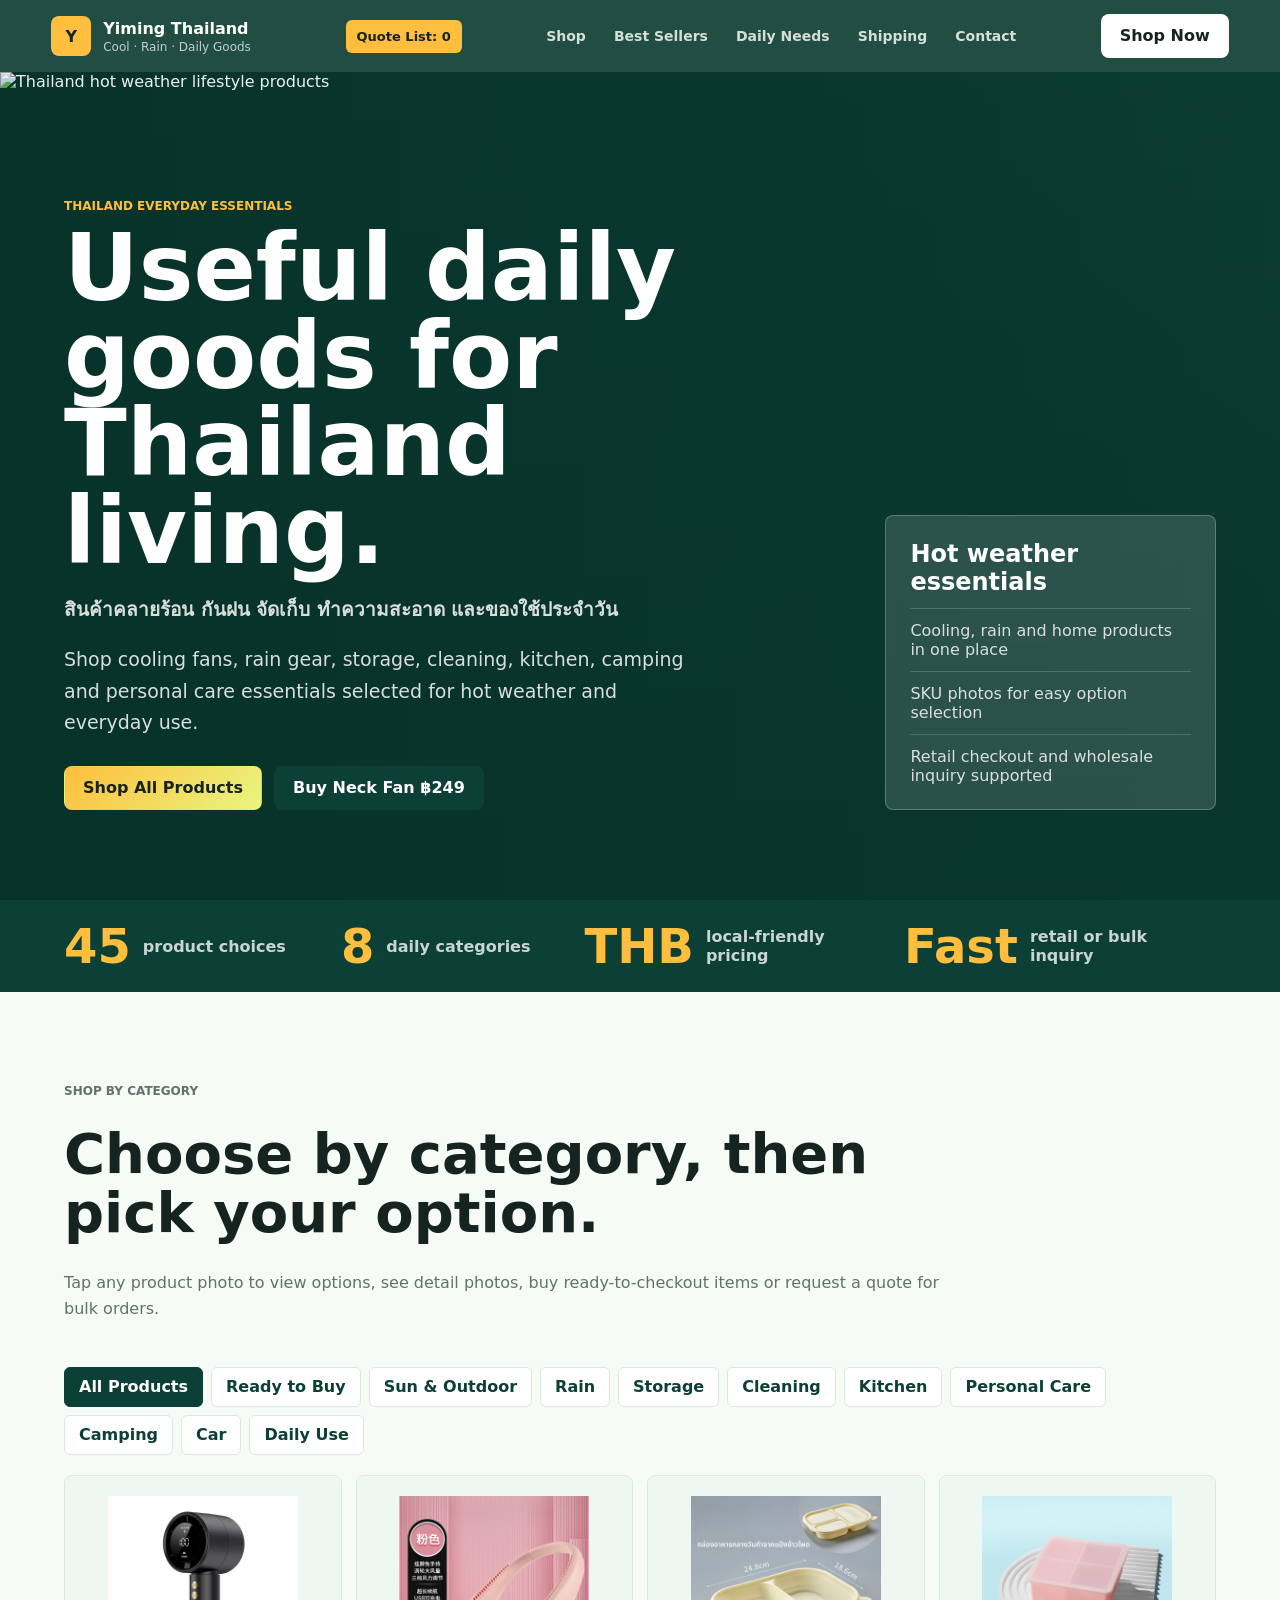
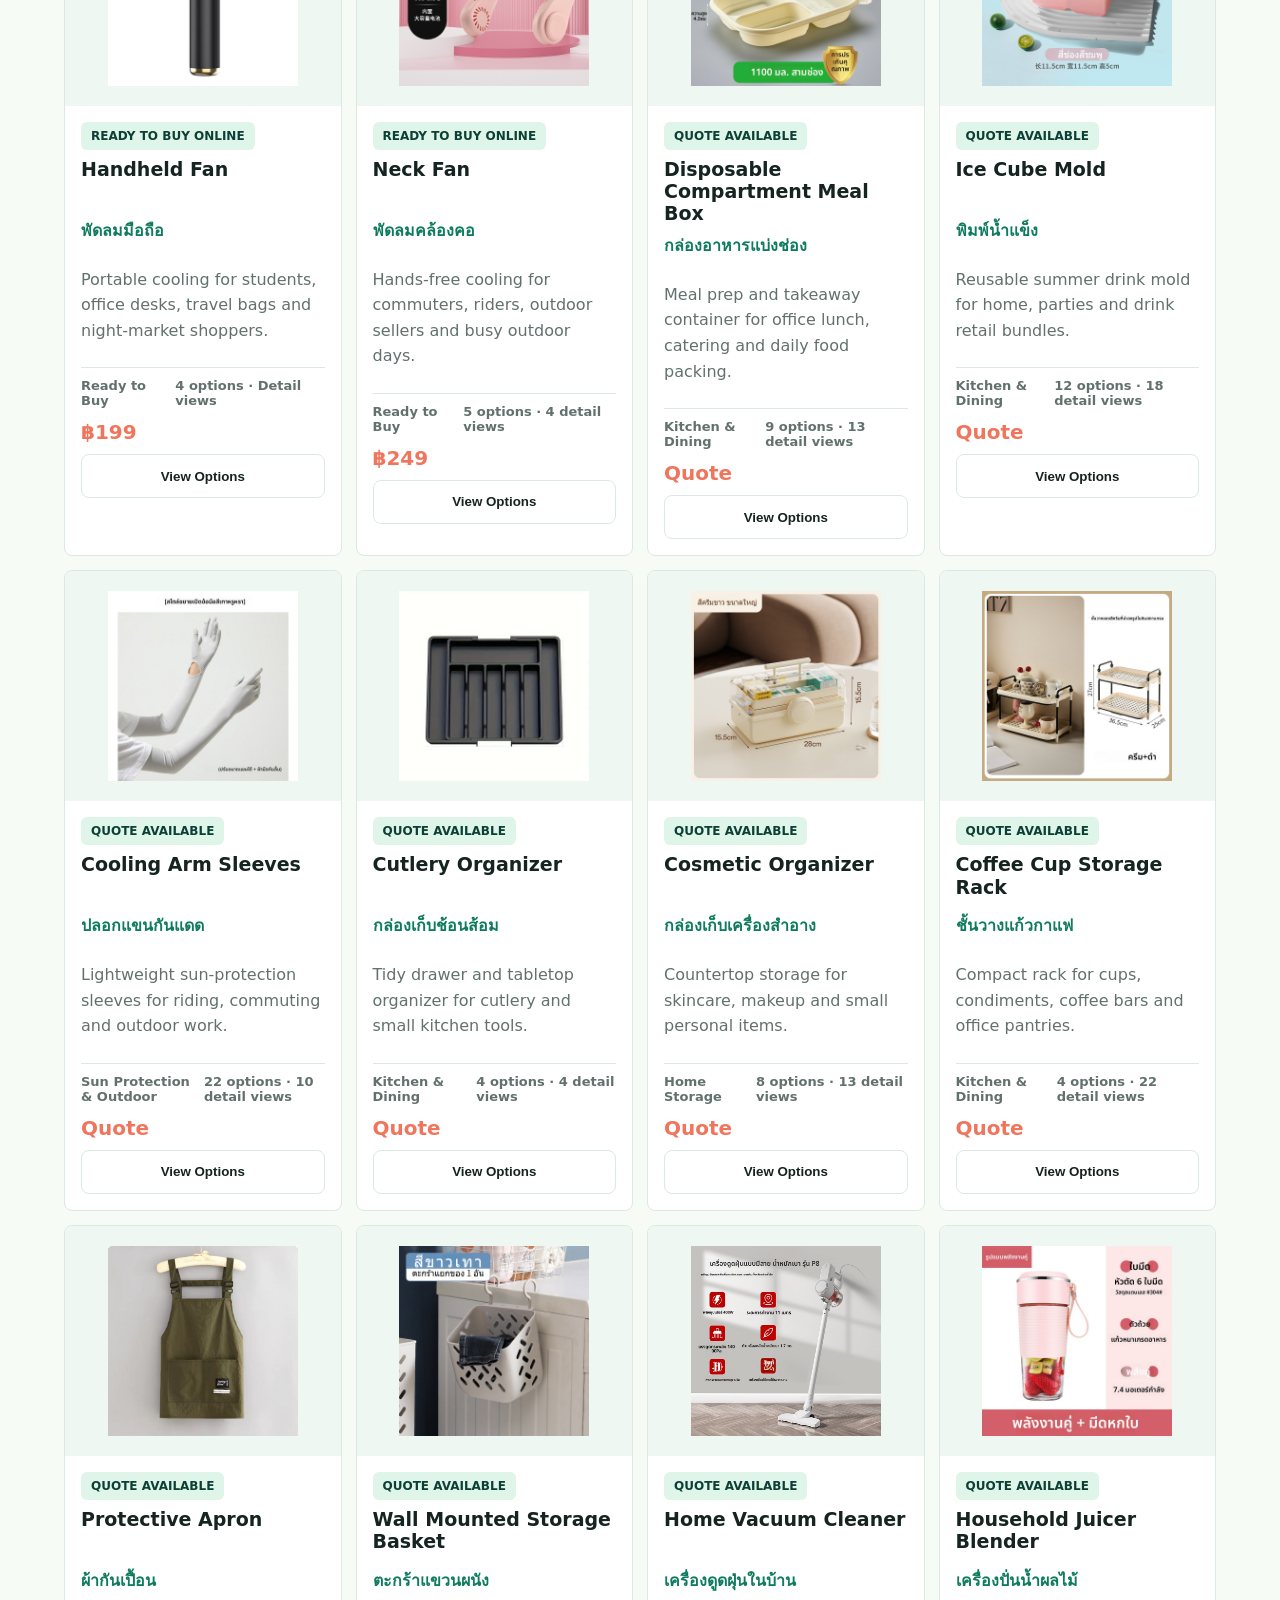
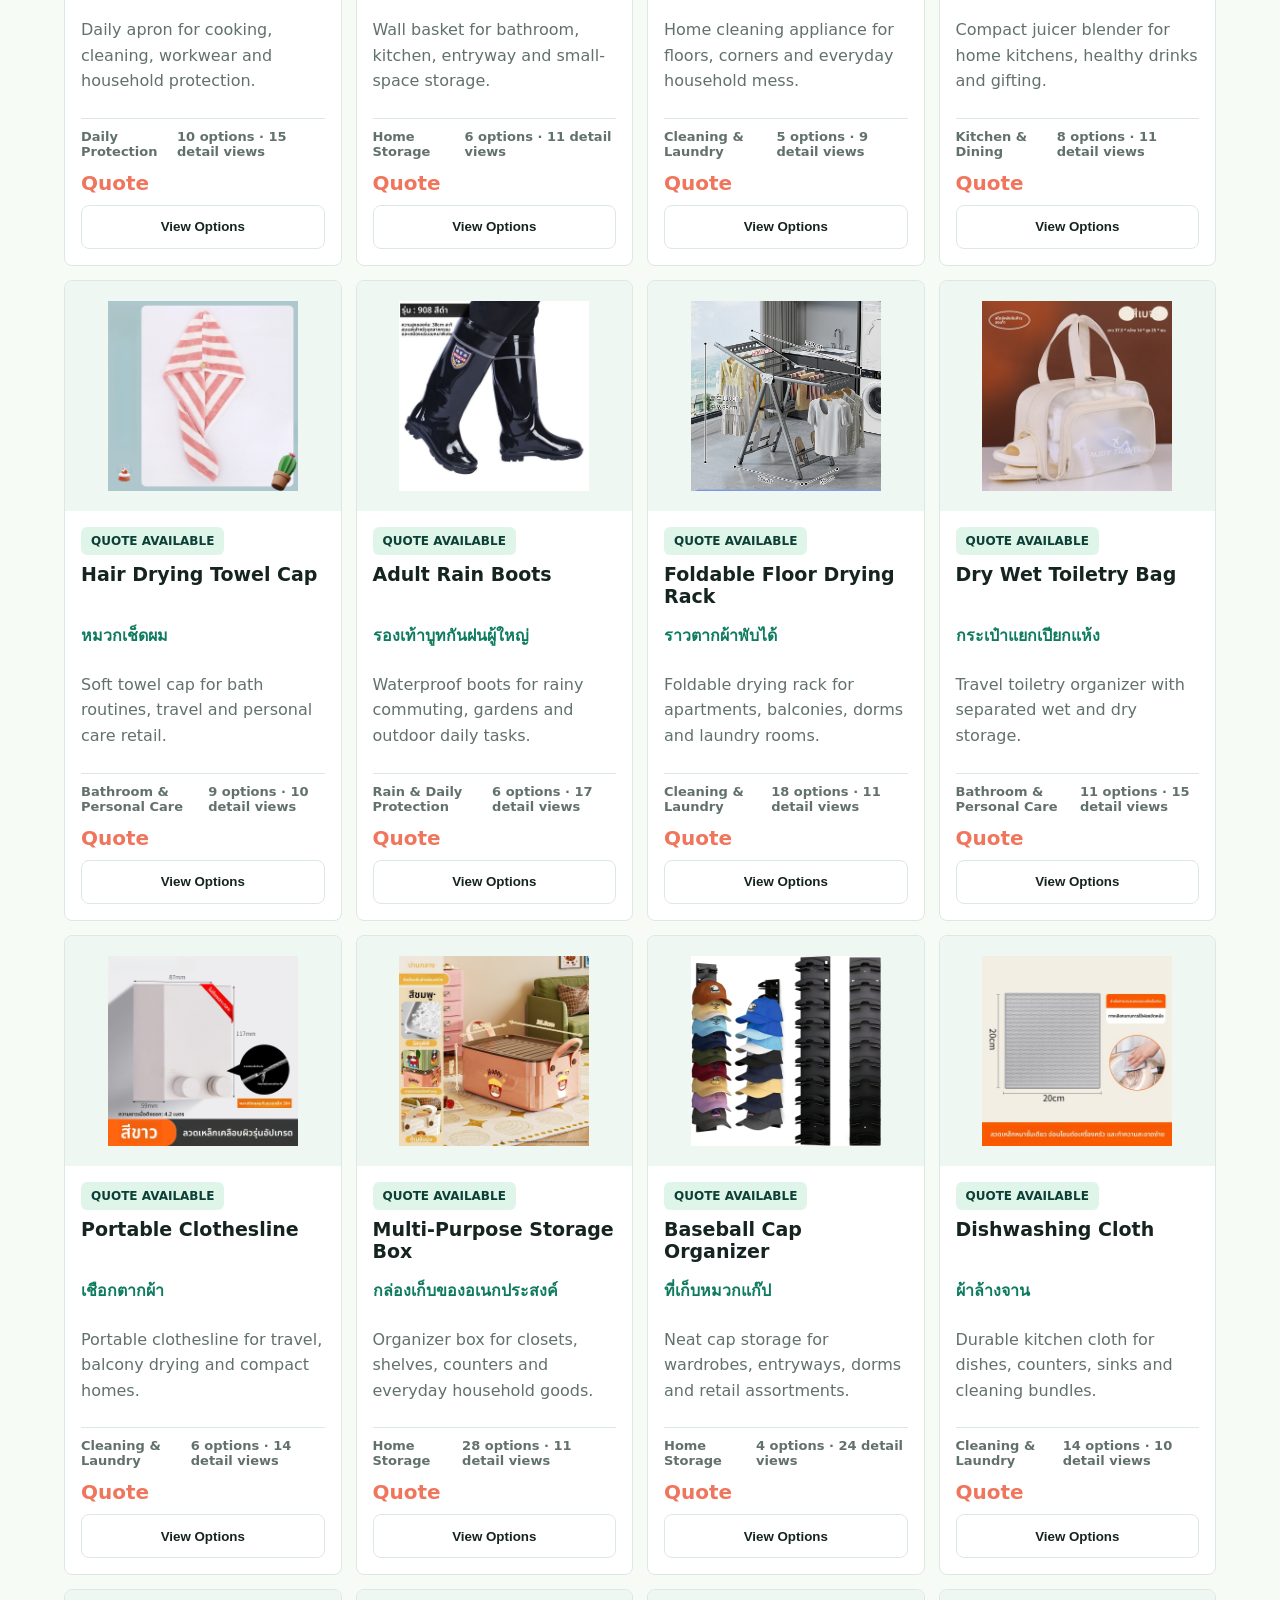
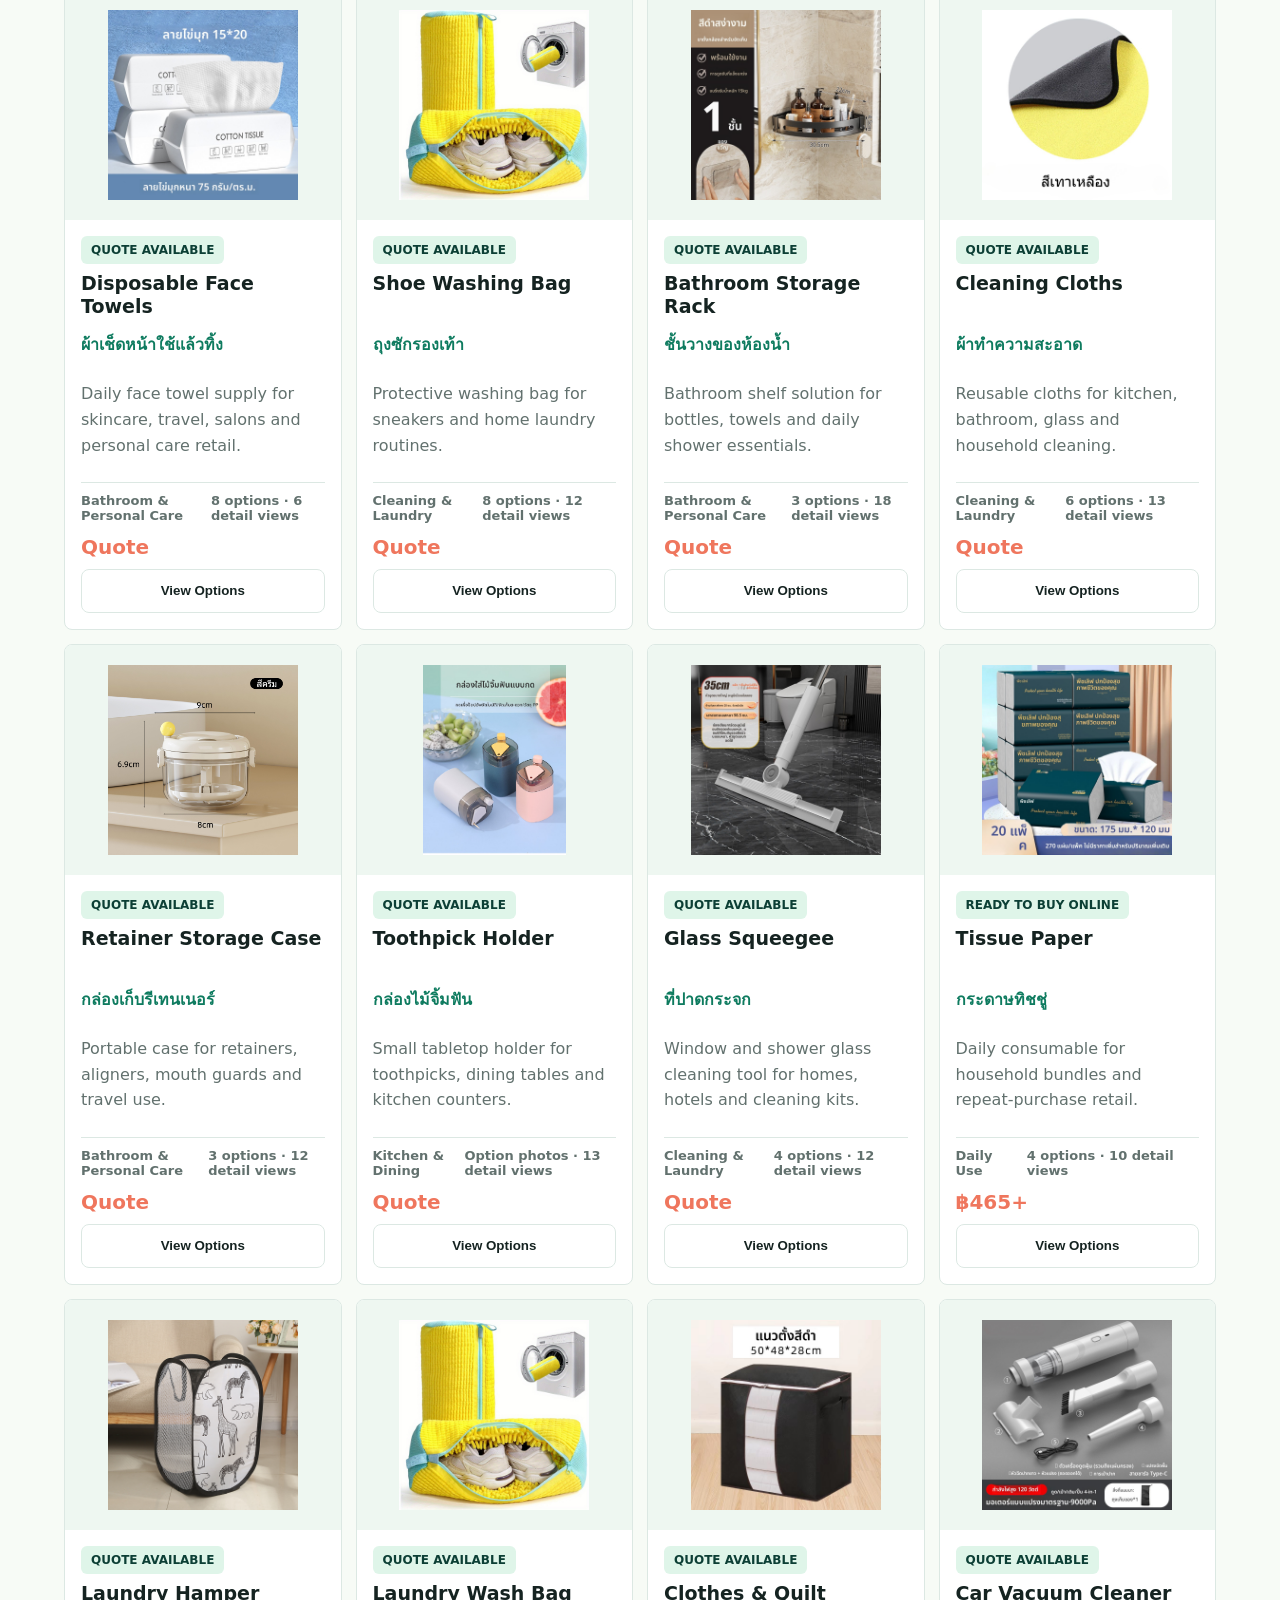
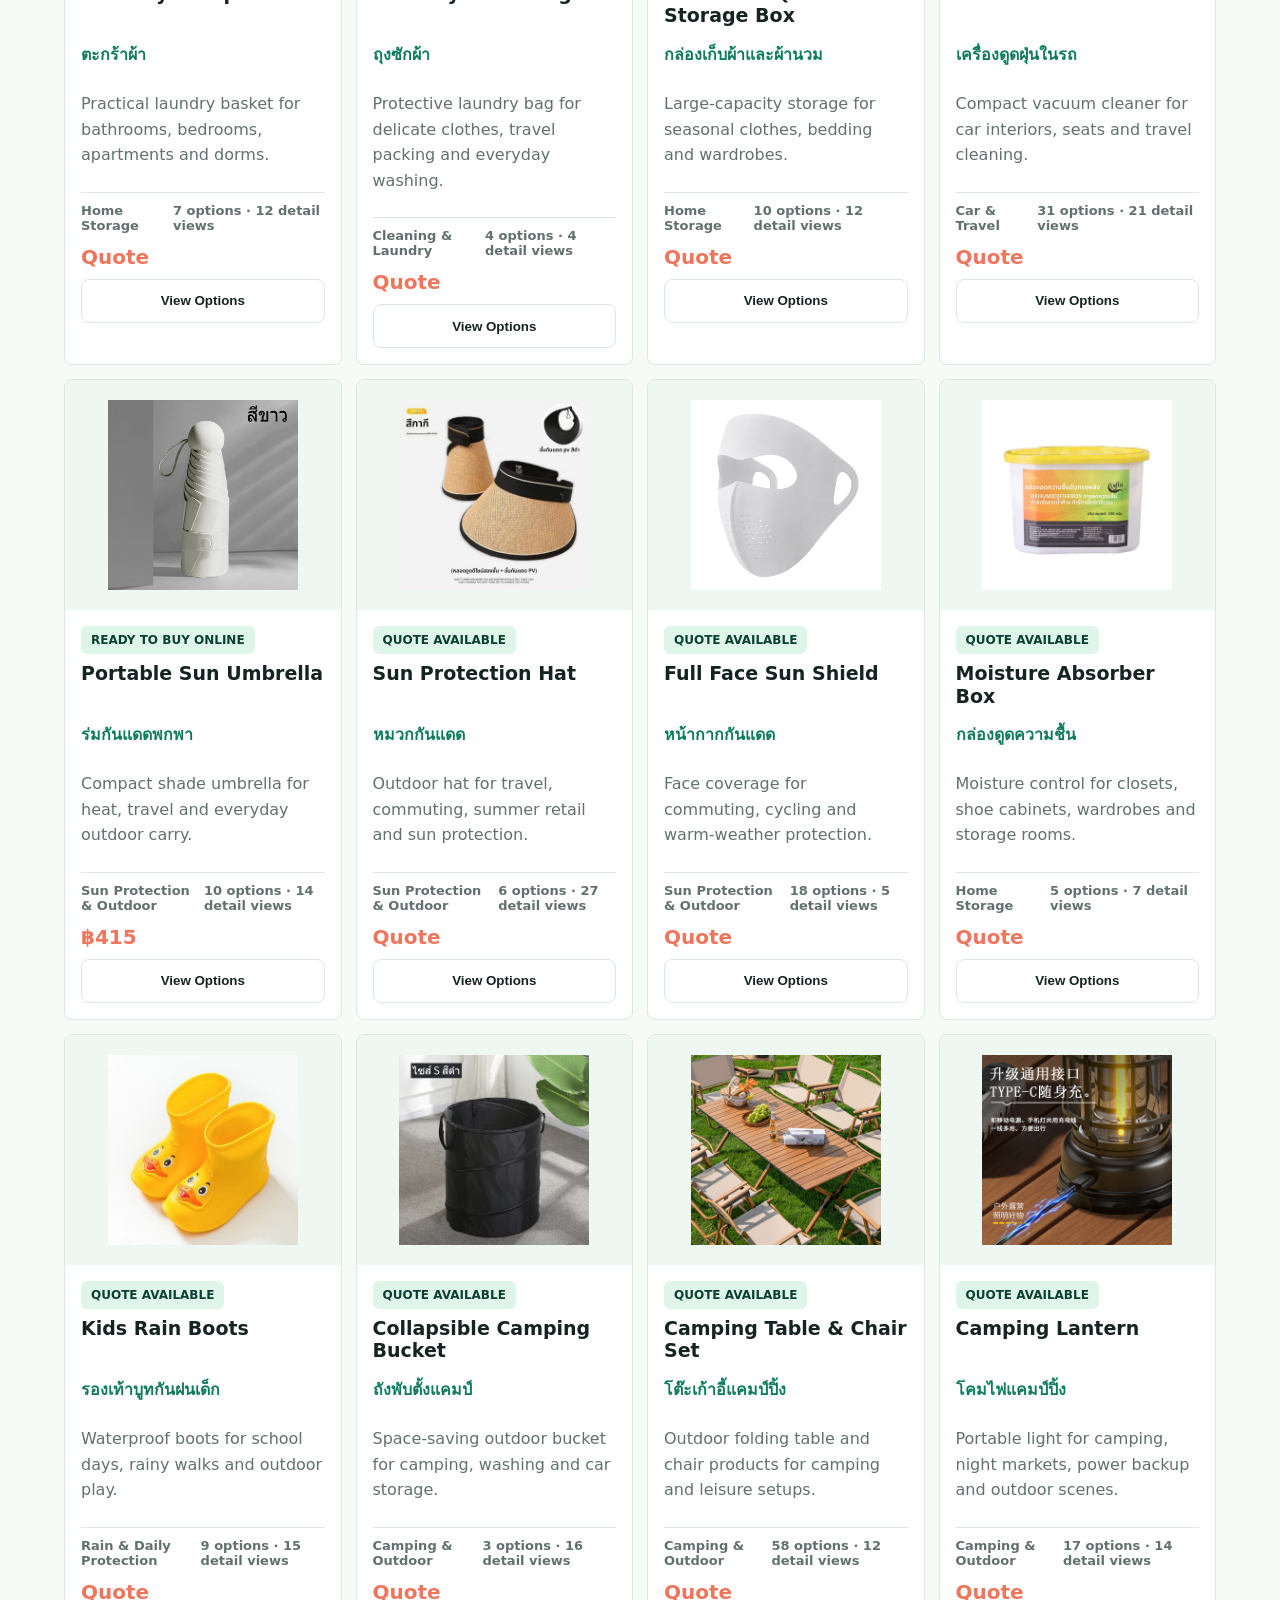
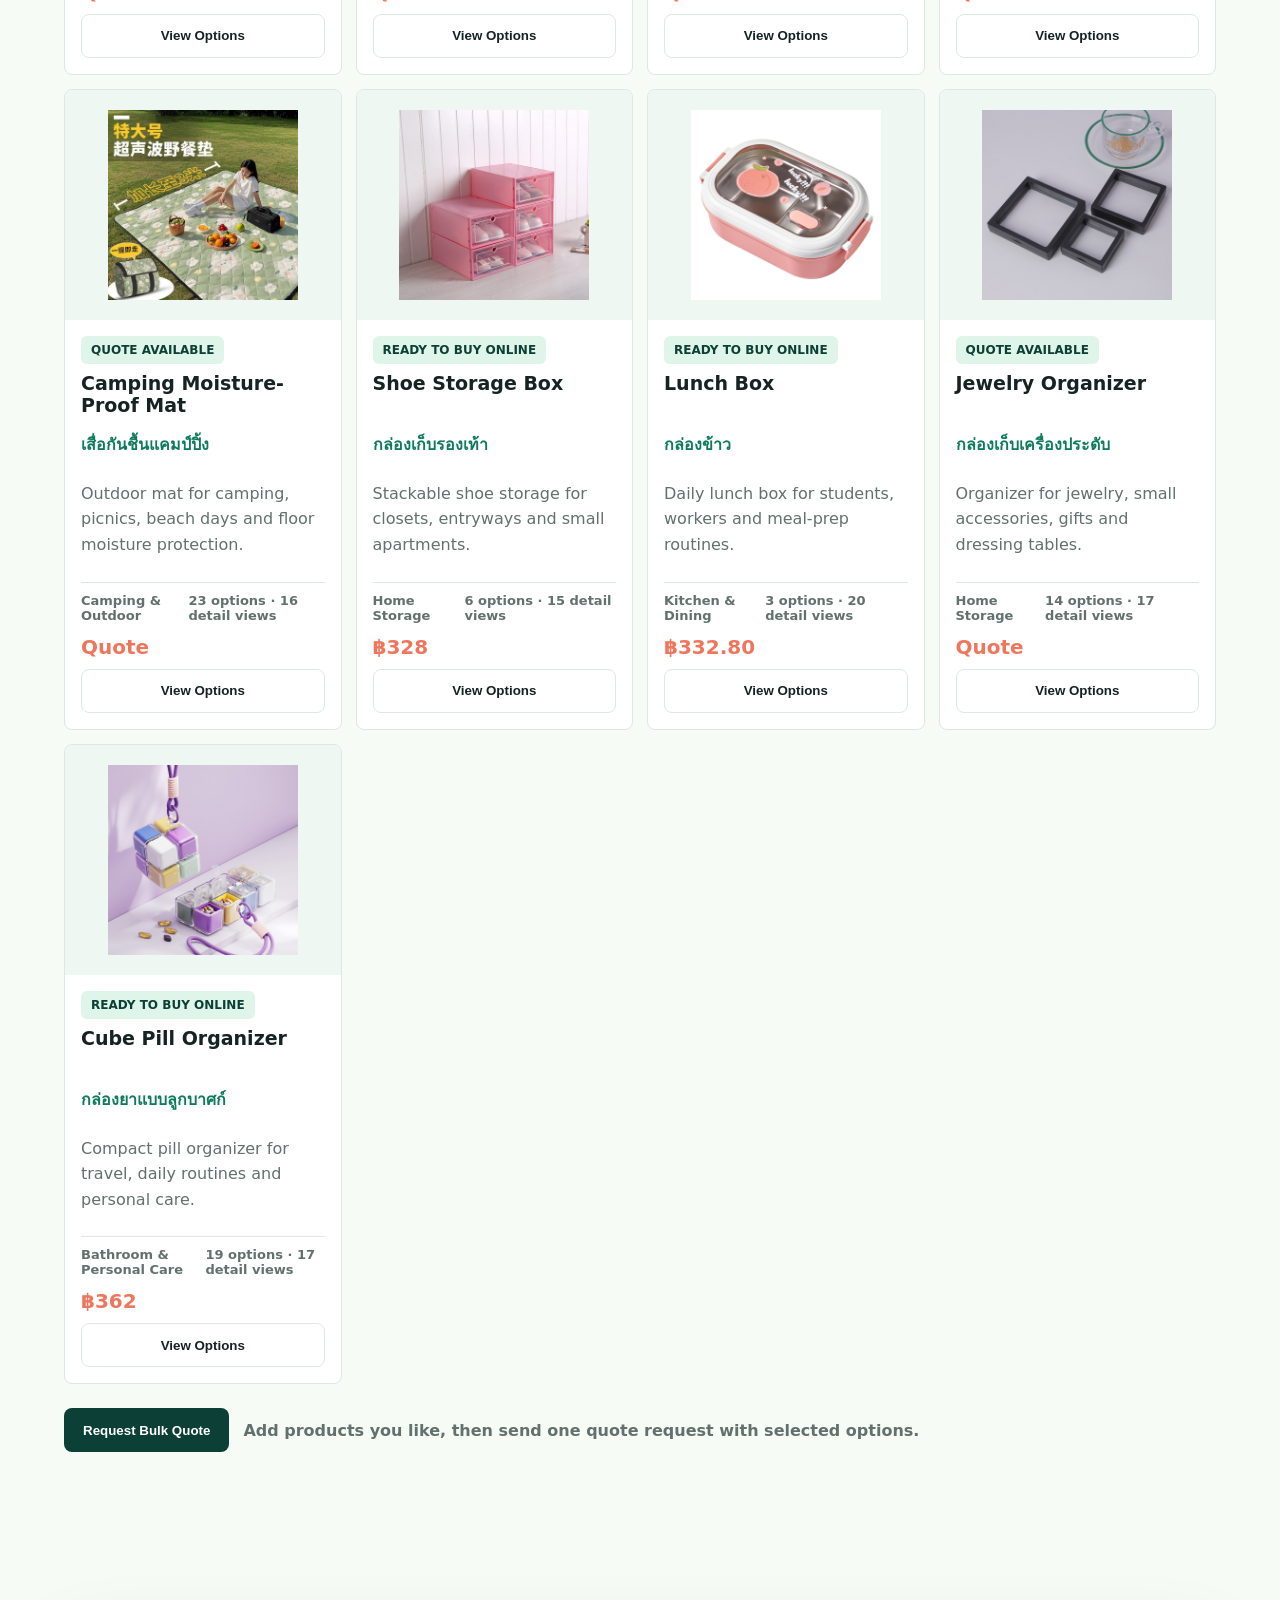
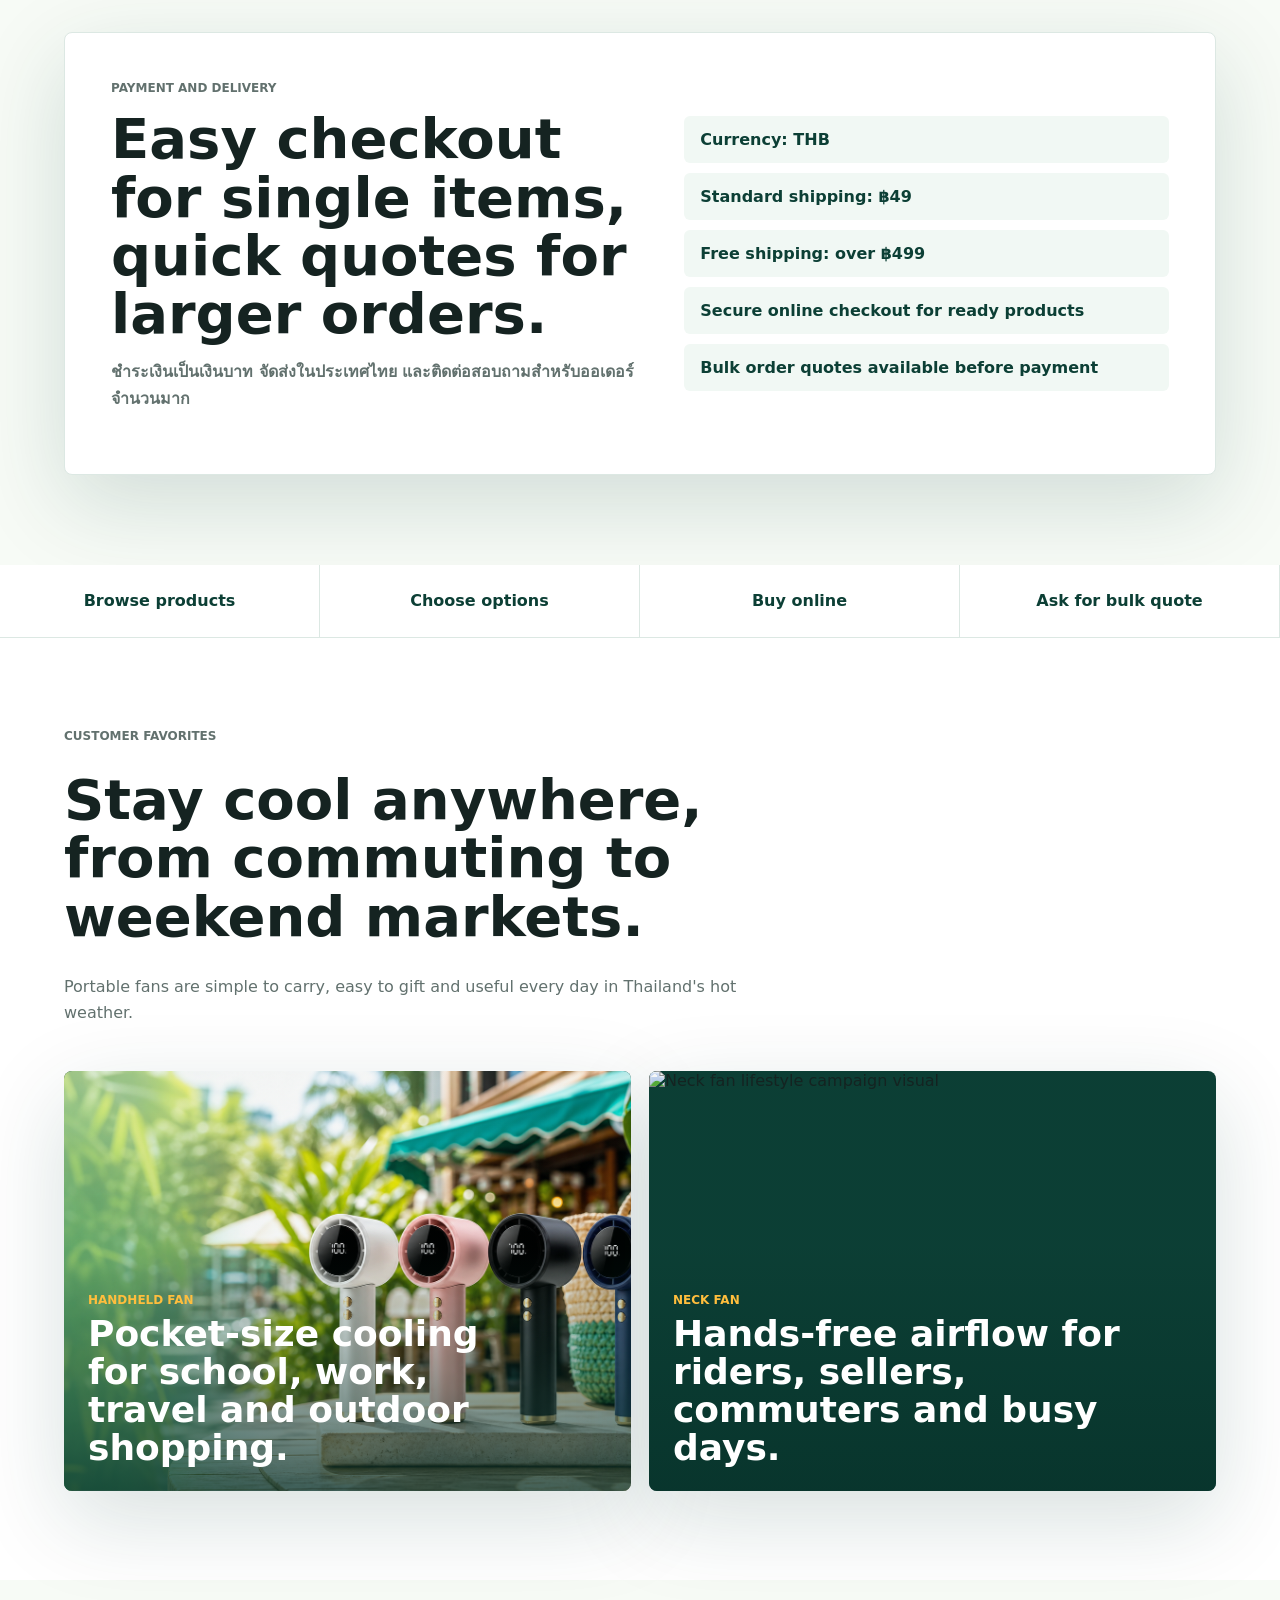
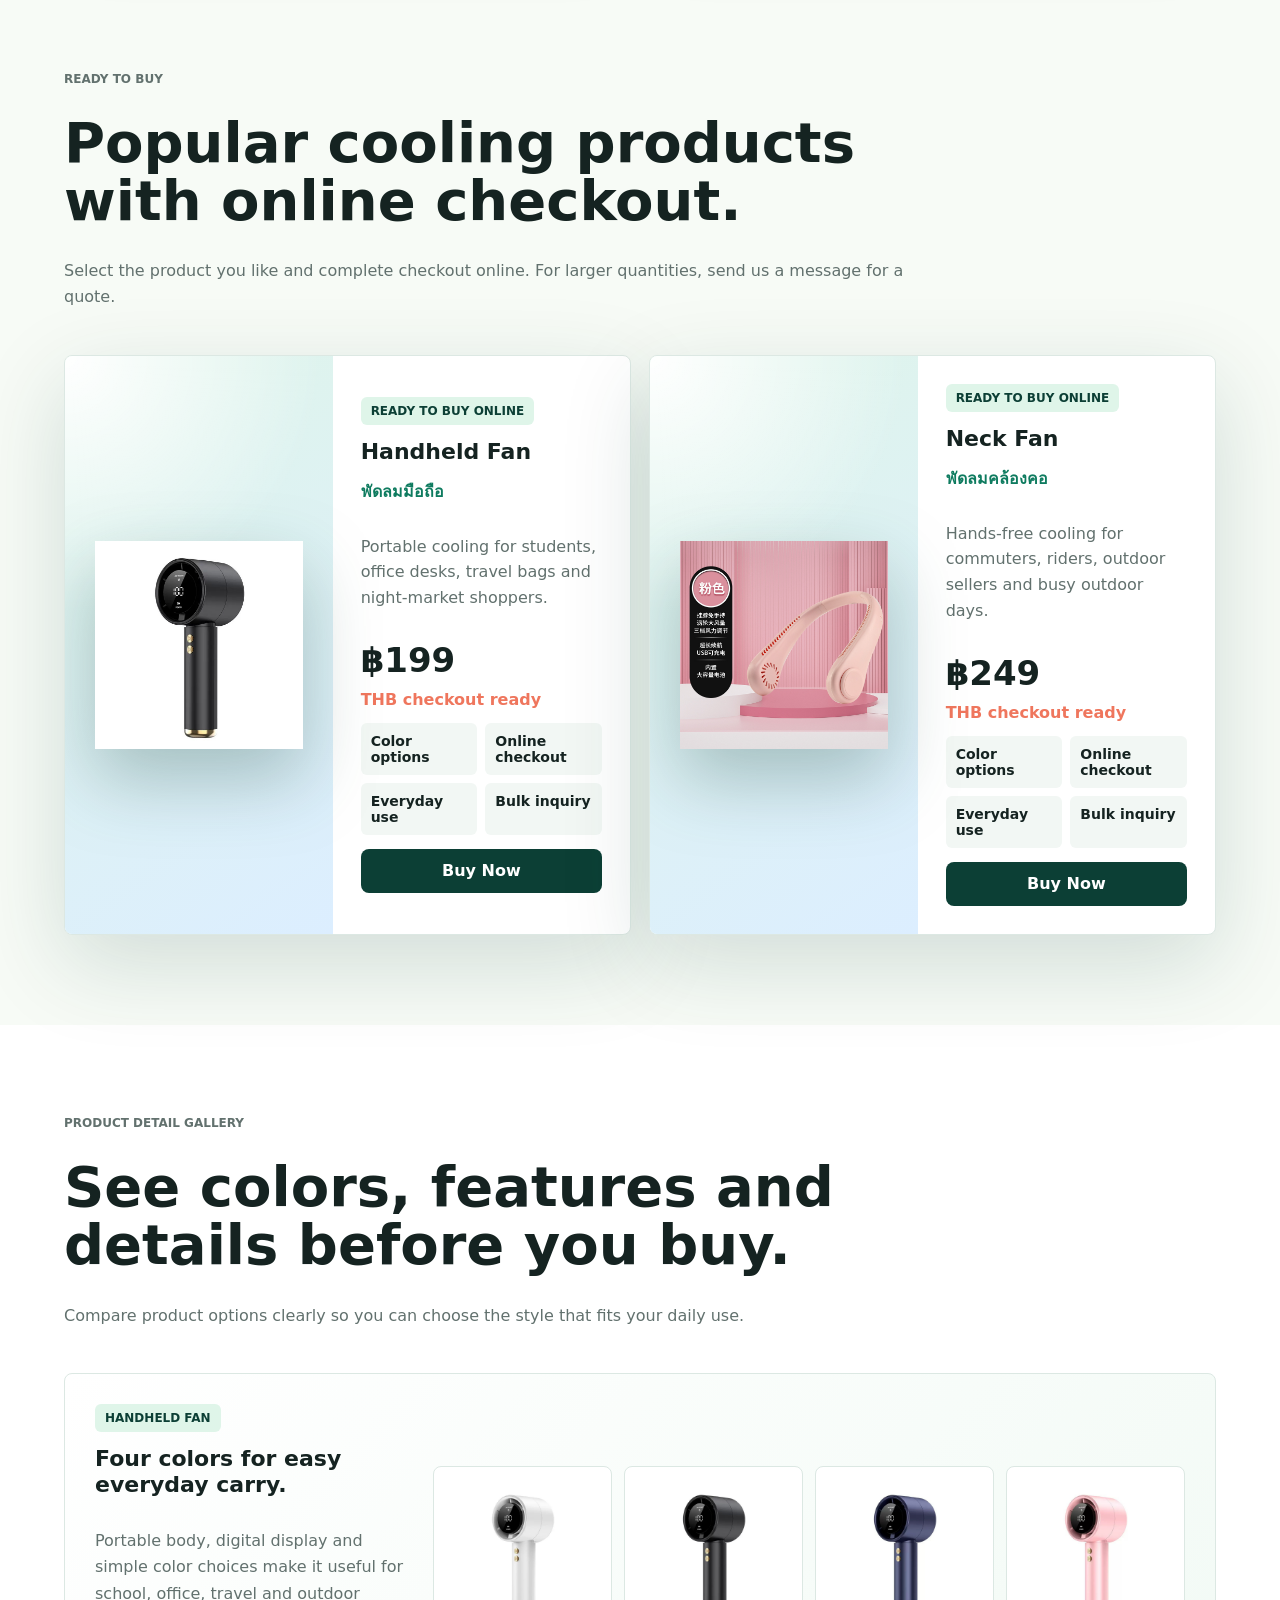
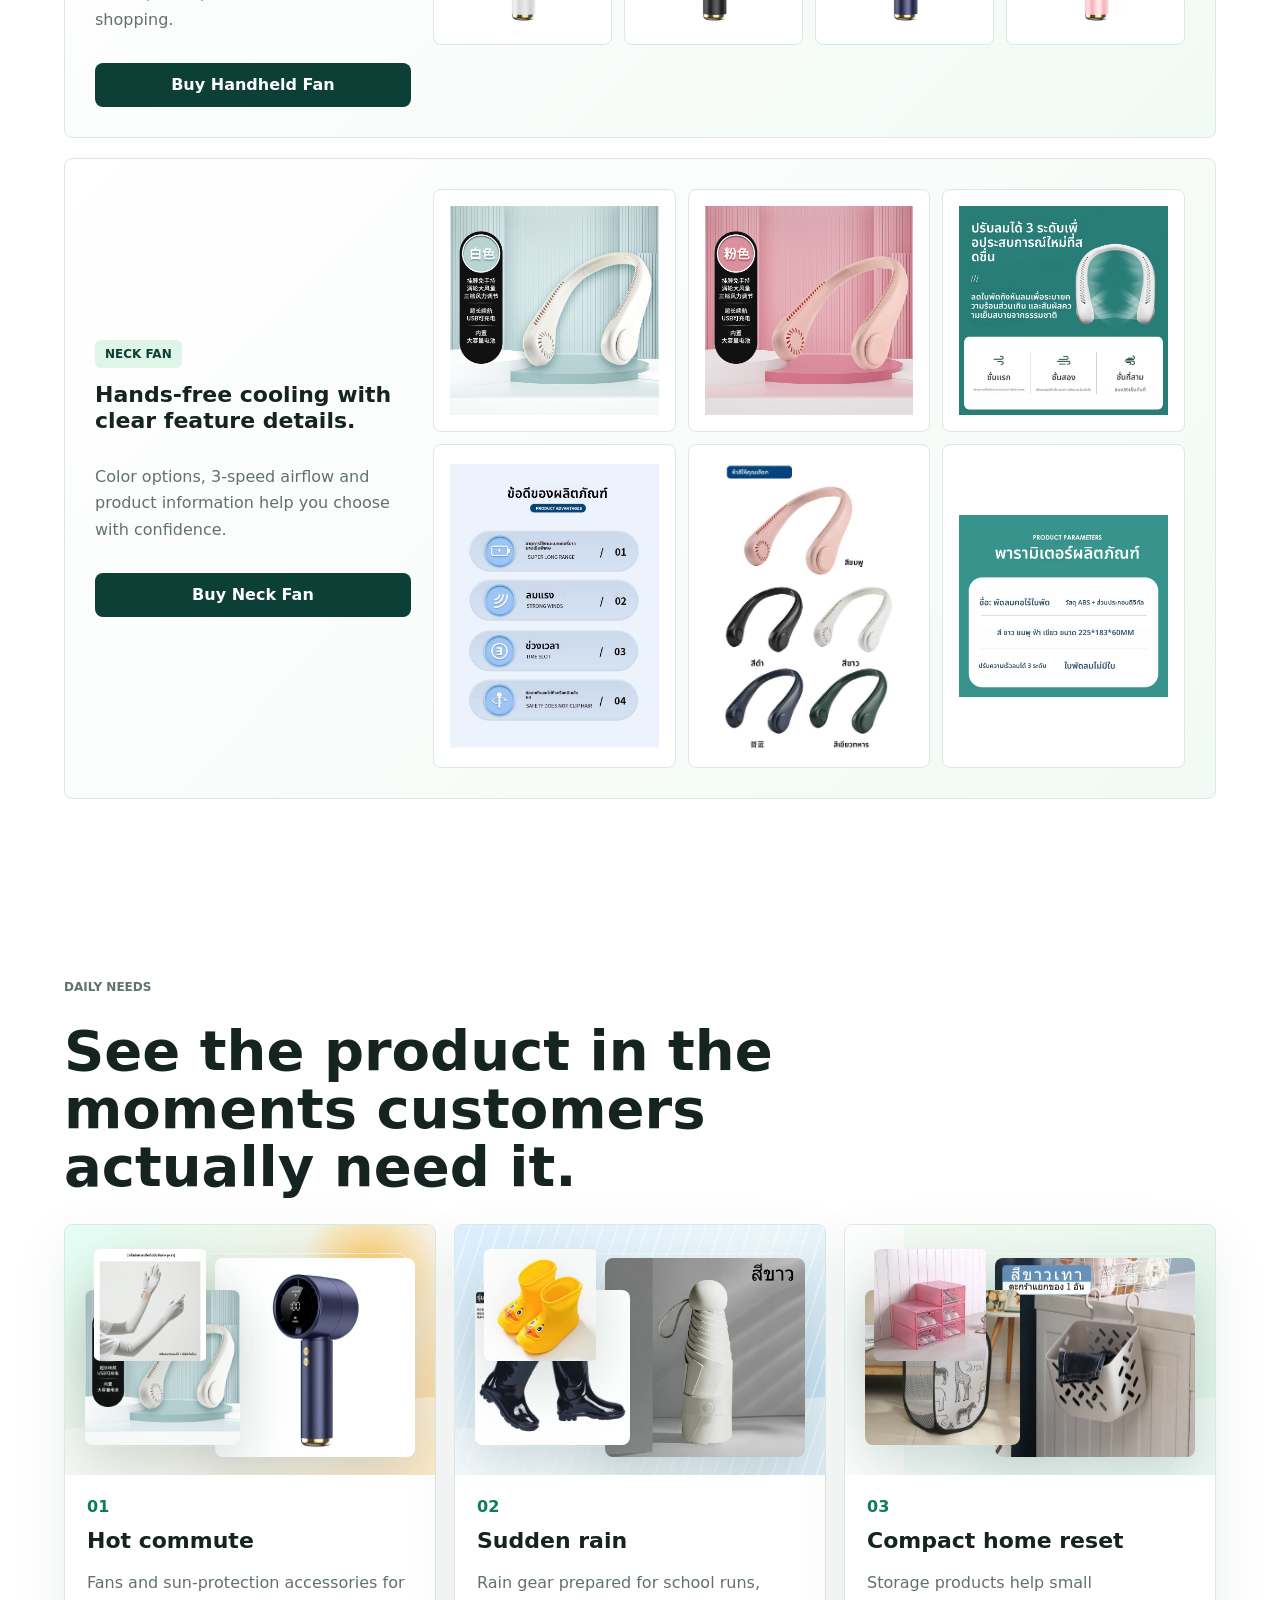
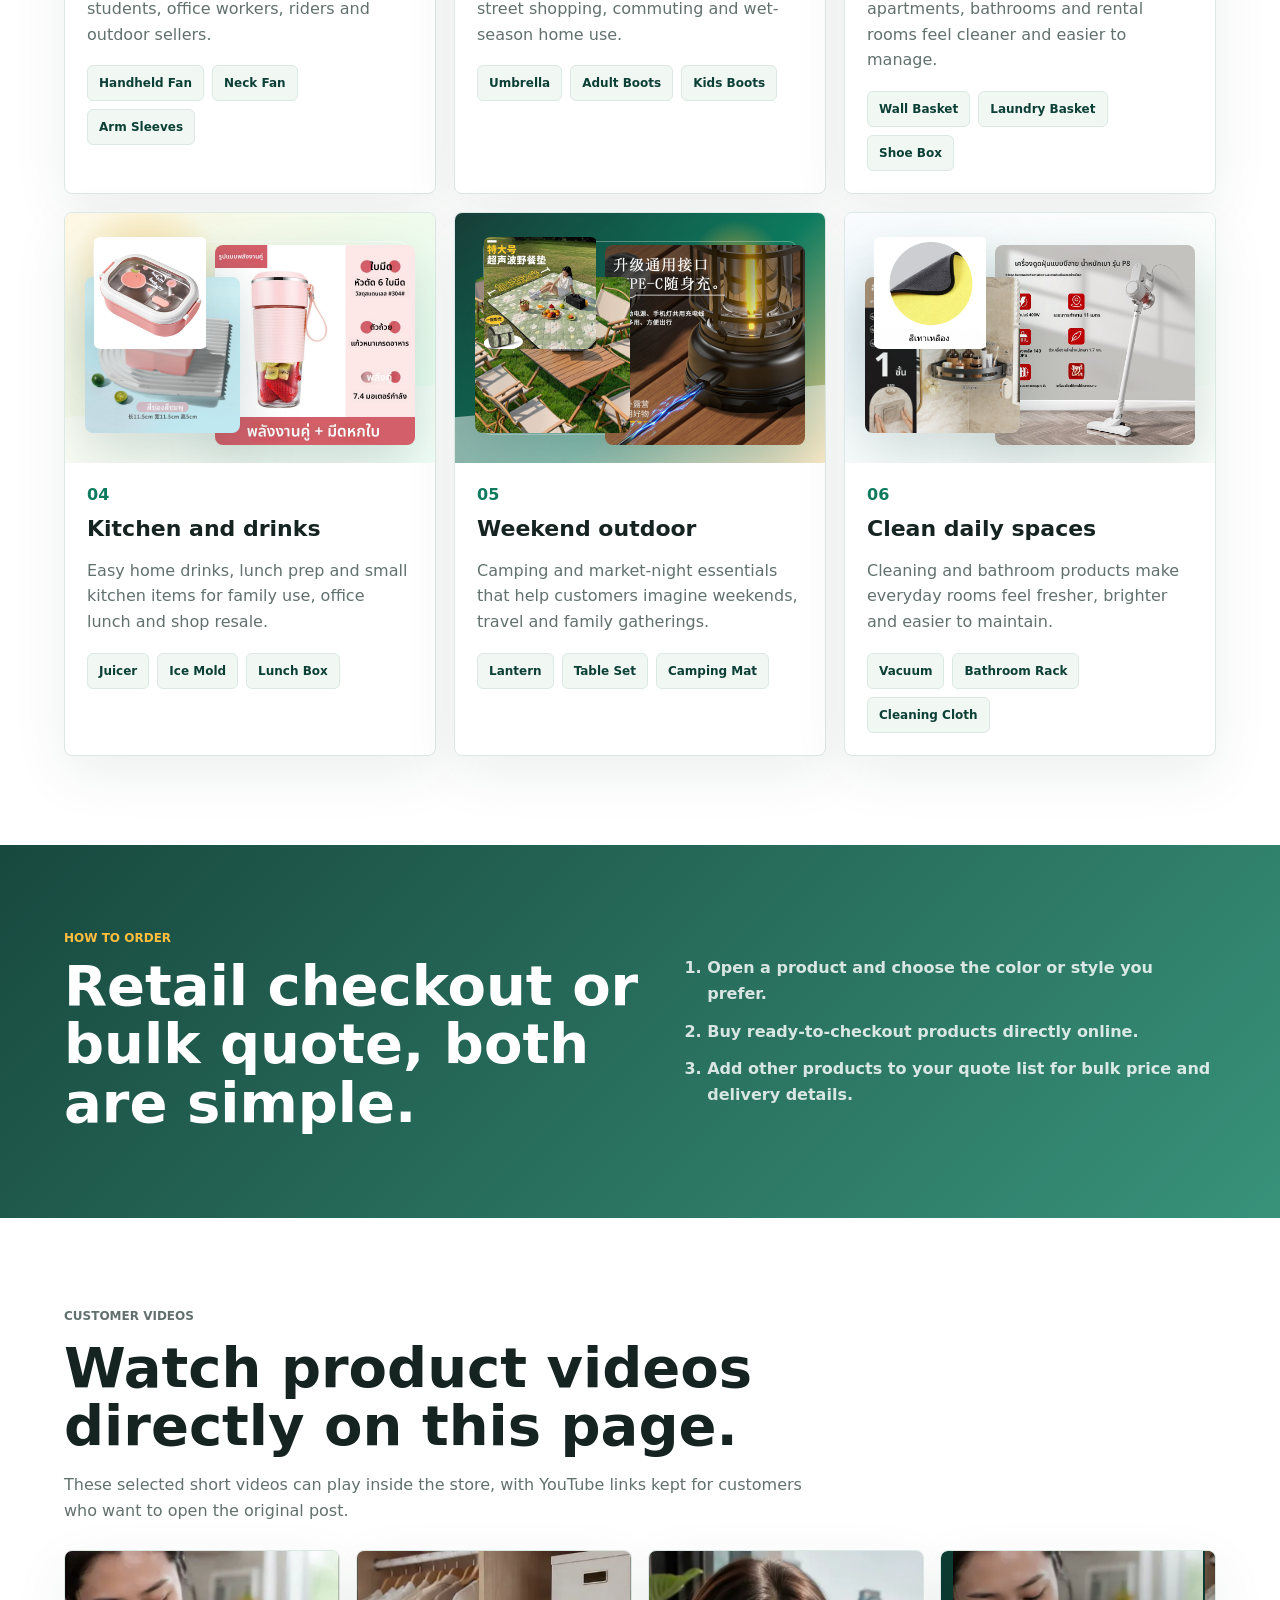
==== commit 4389be54: "Refresh Shopify link cache version" ====
--- a/index.html
+++ b/index.html
@@ -8,7 +8,7 @@
       name="description"
       content="Thailand-ready cooling, rain, storage, cleaning, kitchen, camping and daily-use products with Shopify checkout and wholesale inquiry."
     />
-    <link rel="canonical" href="https://yiming-thailand-store.rayslin0813.chatgpt.site/" />
+    <link rel="canonical" href="https://rayslin0813-maker.github.io/yiming-thailand-store/" />
     <meta name="robots" content="index, follow" />
     <meta property="og:type" content="website" />
     <meta property="og:title" content="Yiming Thailand Store | Cooling, Rain & Daily Essentials" />
@@ -16,23 +16,23 @@
       property="og:description"
       content="Shop Thailand-ready cooling fans, rain gear, storage, cleaning, kitchen, camping and personal-care essentials."
     />
-    <meta property="og:url" content="https://yiming-thailand-store.rayslin0813.chatgpt.site/" />
-    <meta property="og:image" content="https://yiming-thailand-store.rayslin0813.chatgpt.site/assets/thai-weather-hero.png" />
+    <meta property="og:url" content="https://rayslin0813-maker.github.io/yiming-thailand-store/" />
+    <meta property="og:image" content="https://rayslin0813-maker.github.io/yiming-thailand-store/assets/thai-weather-hero.png" />
     <meta name="twitter:card" content="summary_large_image" />
     <meta name="twitter:title" content="Yiming Thailand Store | Daily Essentials" />
     <meta
       name="twitter:description"
       content="Daily-use products for Thailand living, with online checkout and wholesale quote support."
     />
-    <meta name="twitter:image" content="https://yiming-thailand-store.rayslin0813.chatgpt.site/assets/thai-weather-hero.png" />
+    <meta name="twitter:image" content="https://rayslin0813-maker.github.io/yiming-thailand-store/assets/thai-weather-hero.png" />
     <script type="application/ld+json">
       {
         "@context": "https://schema.org",
         "@type": "Store",
         "name": "Yiming Thailand Store",
-        "url": "https://yiming-thailand-store.rayslin0813.chatgpt.site/",
+        "url": "https://rayslin0813-maker.github.io/yiming-thailand-store/",
         "description": "Thailand-ready cooling, rain, storage, cleaning, kitchen, camping and daily-use products.",
-        "image": "https://yiming-thailand-store.rayslin0813.chatgpt.site/assets/thai-weather-hero.png",
+        "image": "https://rayslin0813-maker.github.io/yiming-thailand-store/assets/thai-weather-hero.png",
         "sameAs": [
           "https://www.youtube.com/@yiming-e1v",
           "https://fh8gjq-qg.myshopify.com"
@@ -41,7 +41,7 @@
       }
     </script>
     <link rel="icon" href="favicon.ico" />
-    <link rel="stylesheet" href="styles.css?v=20260821-7" />
+    <link rel="stylesheet" href="styles.css?v=20260829-8" />
   </head>
   <body>
     <header class="site-header">
@@ -450,7 +450,7 @@
       <span>Cooling, rain, storage, cleaning, kitchen, camping and everyday essentials for Thailand.</span>
     </footer>
 
-    <script src="assets/catalog-data.js?v=20260821-7"></script>
-    <script src="script.js?v=20260821-7"></script>
+    <script src="assets/catalog-data.js?v=20260829-8"></script>
+    <script src="script.js?v=20260829-8"></script>
   </body>
 </html>
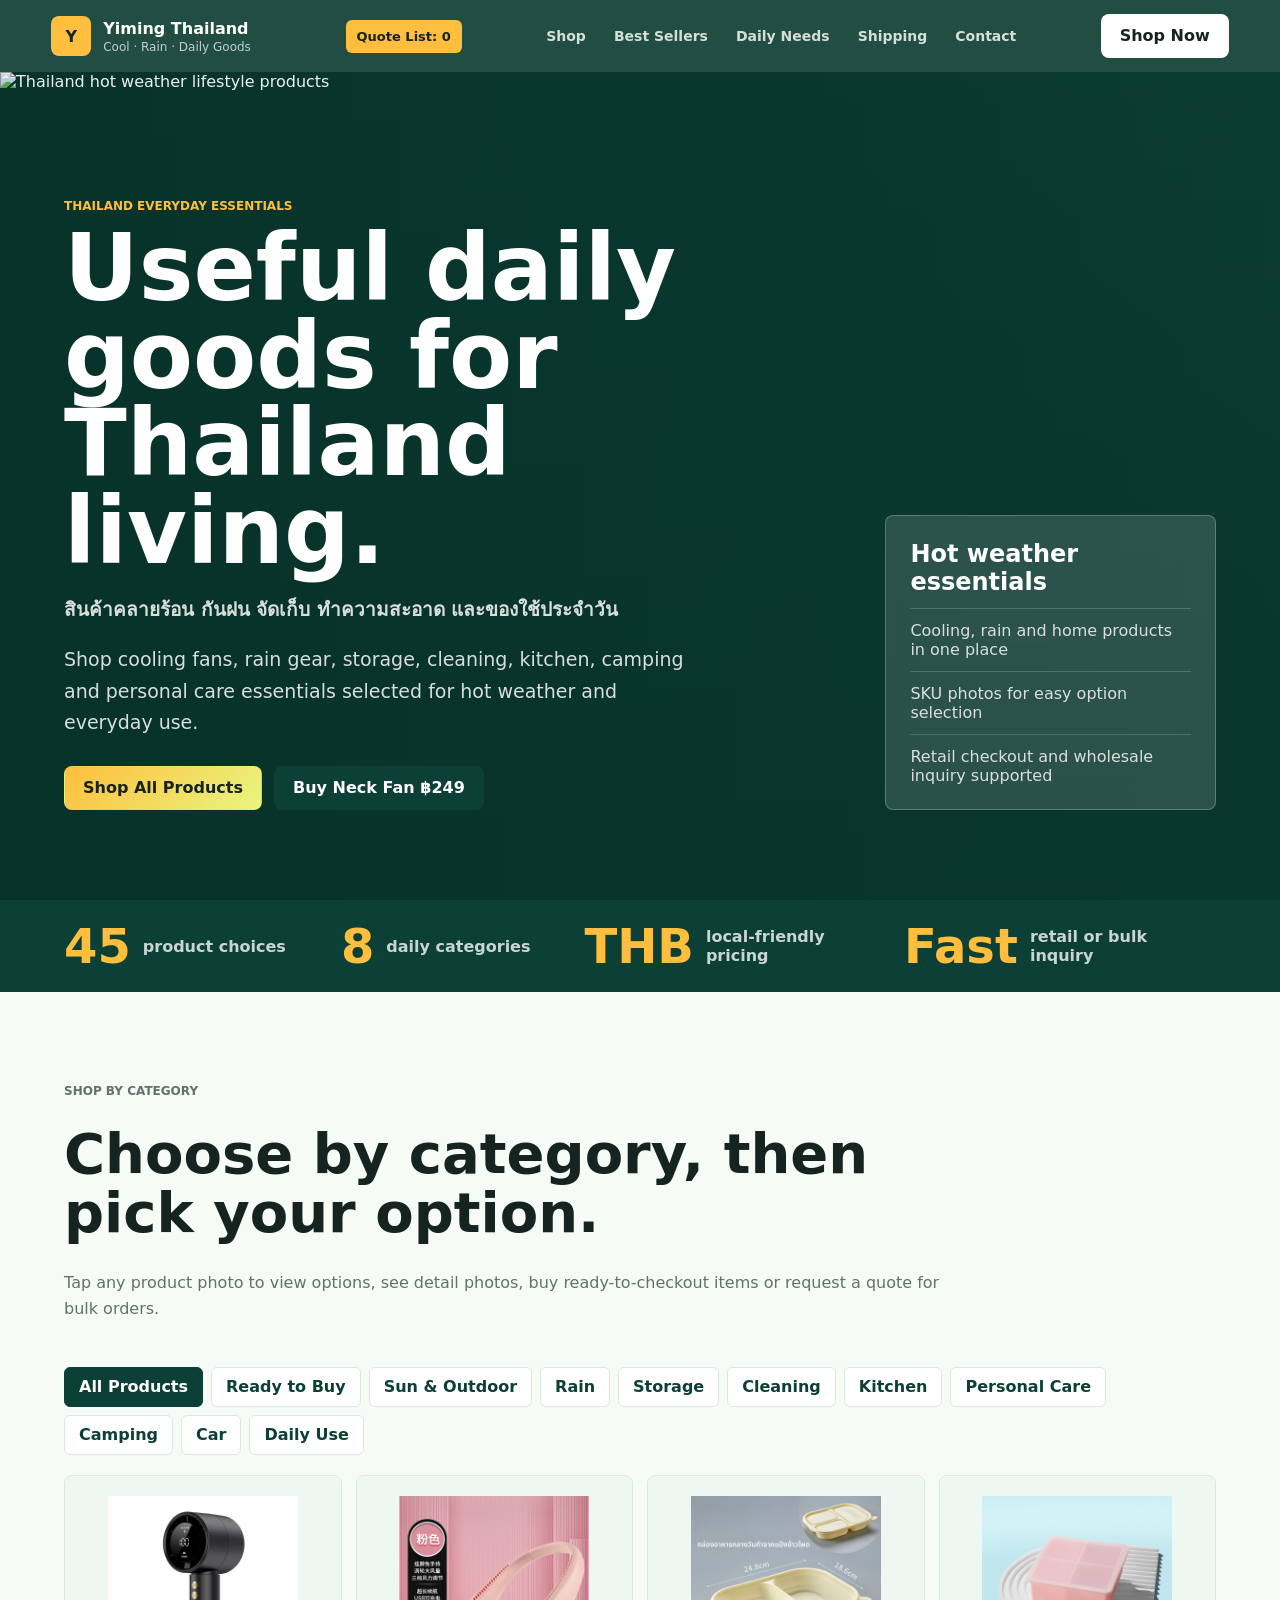
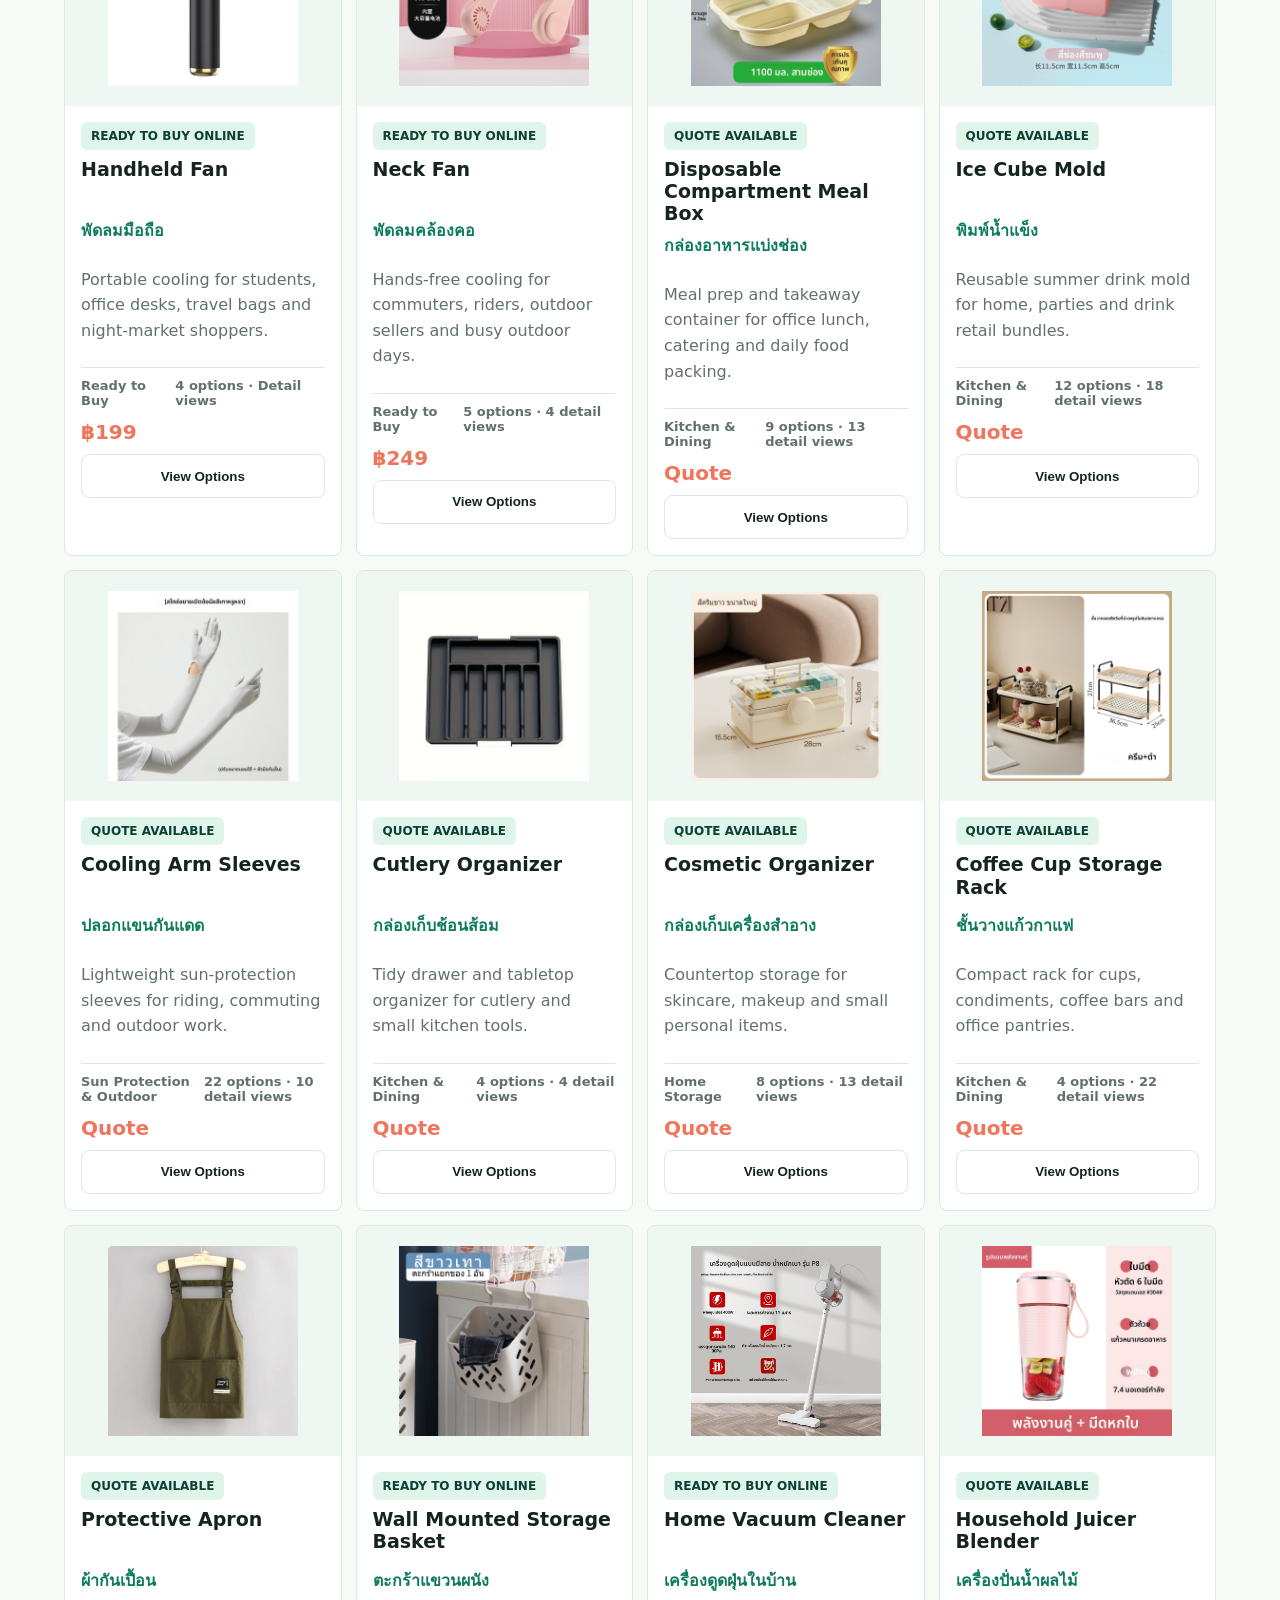
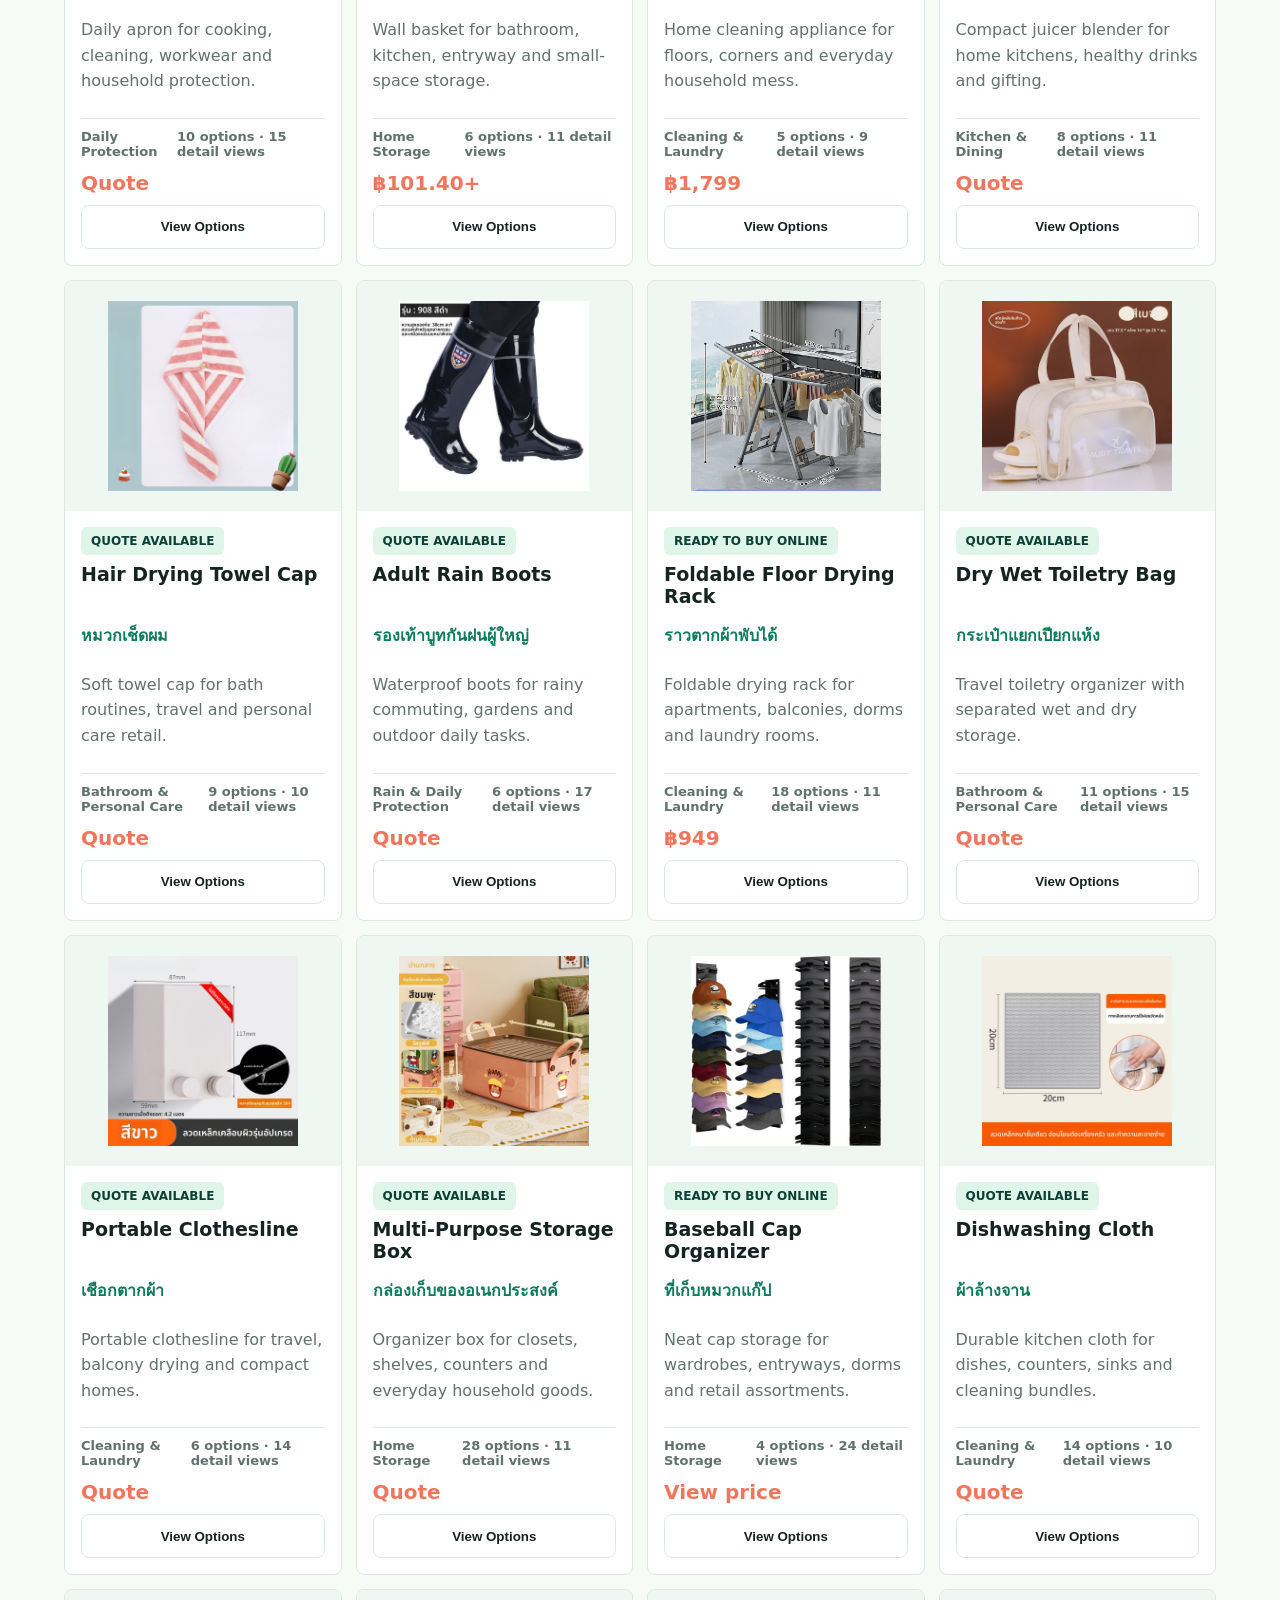
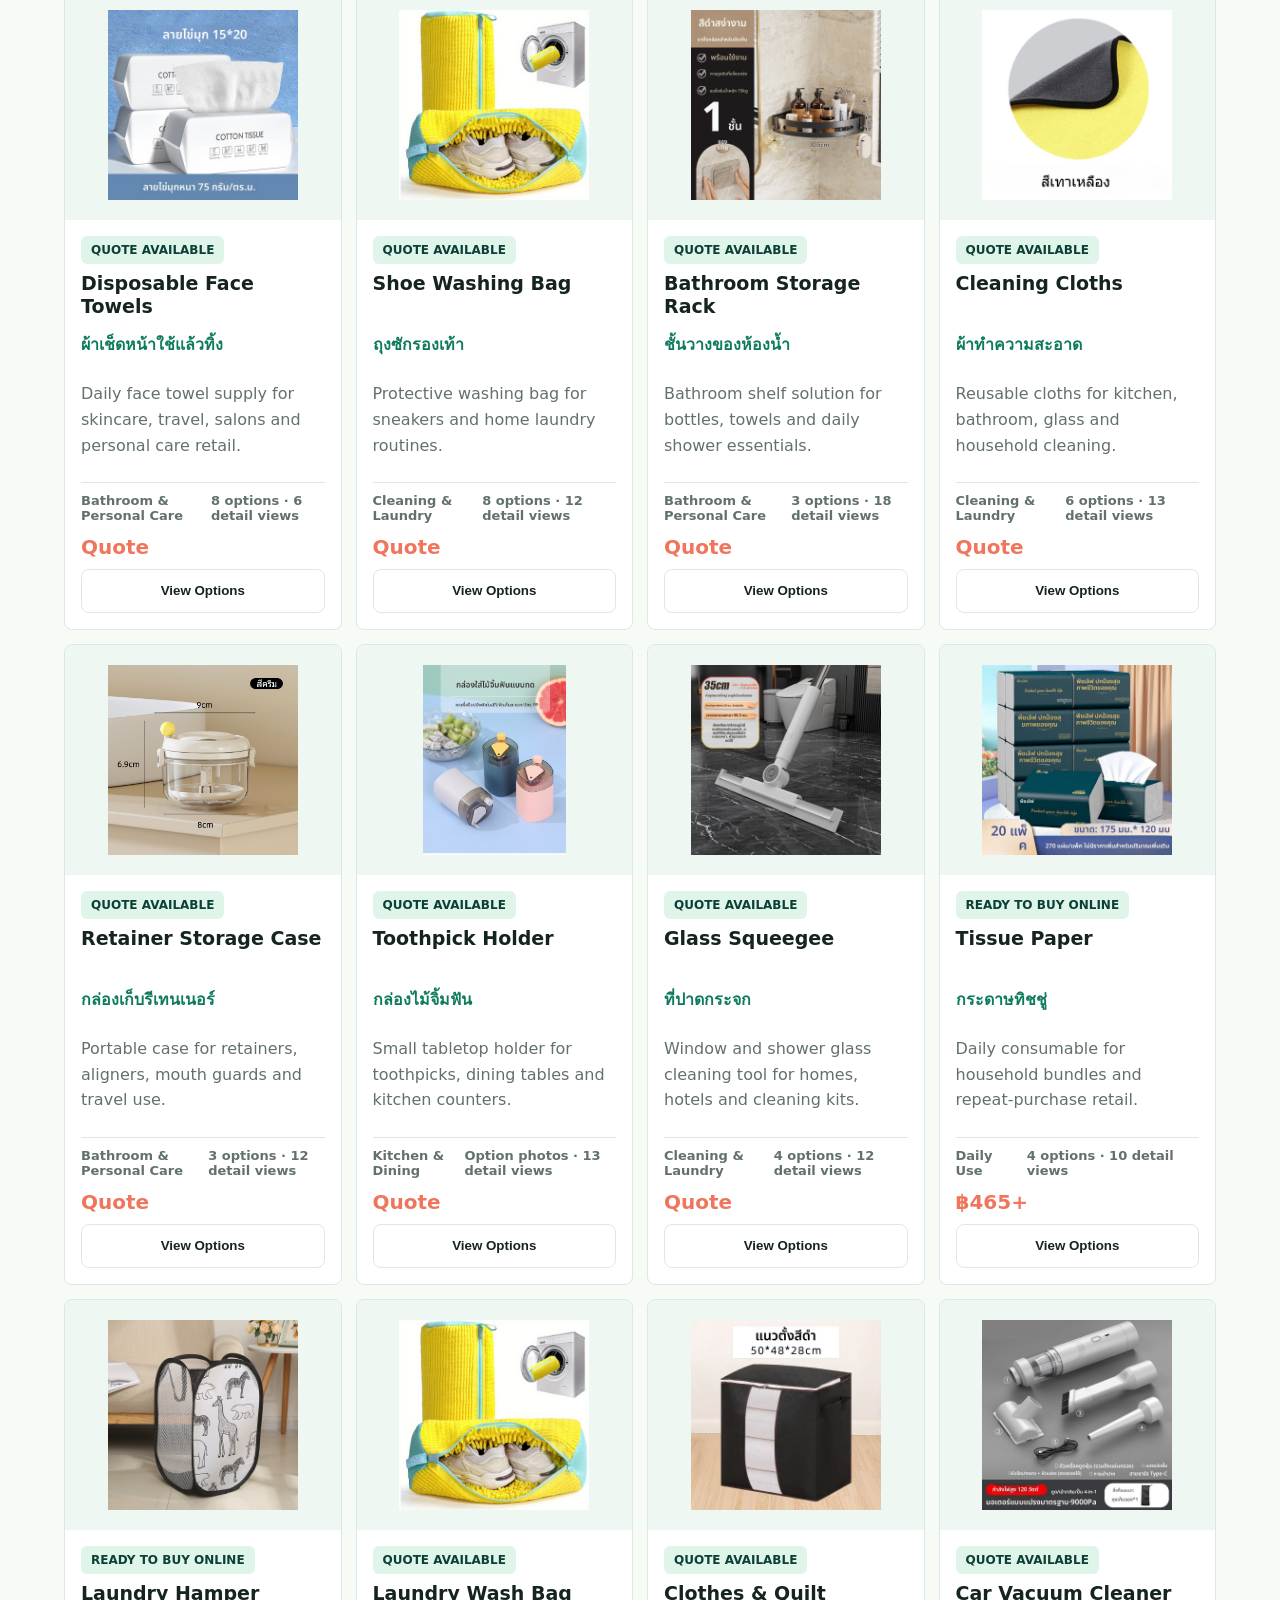
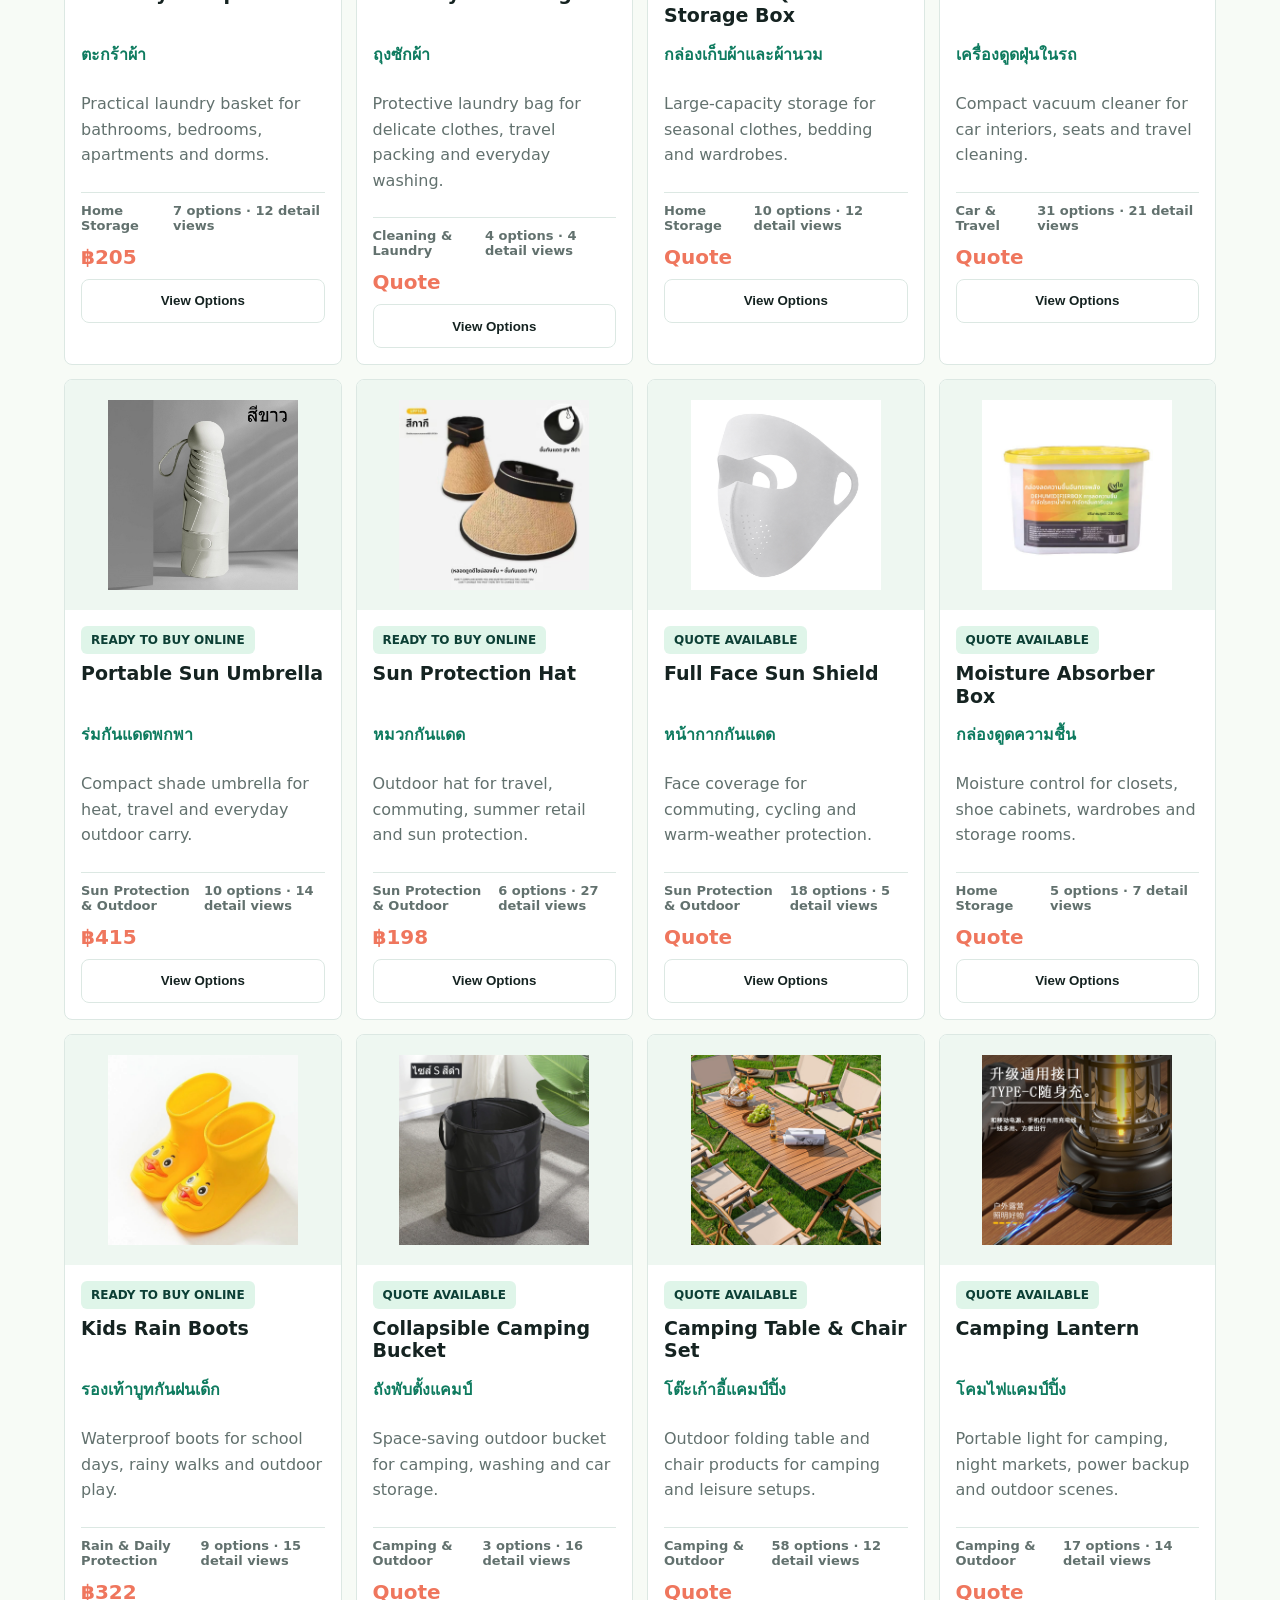
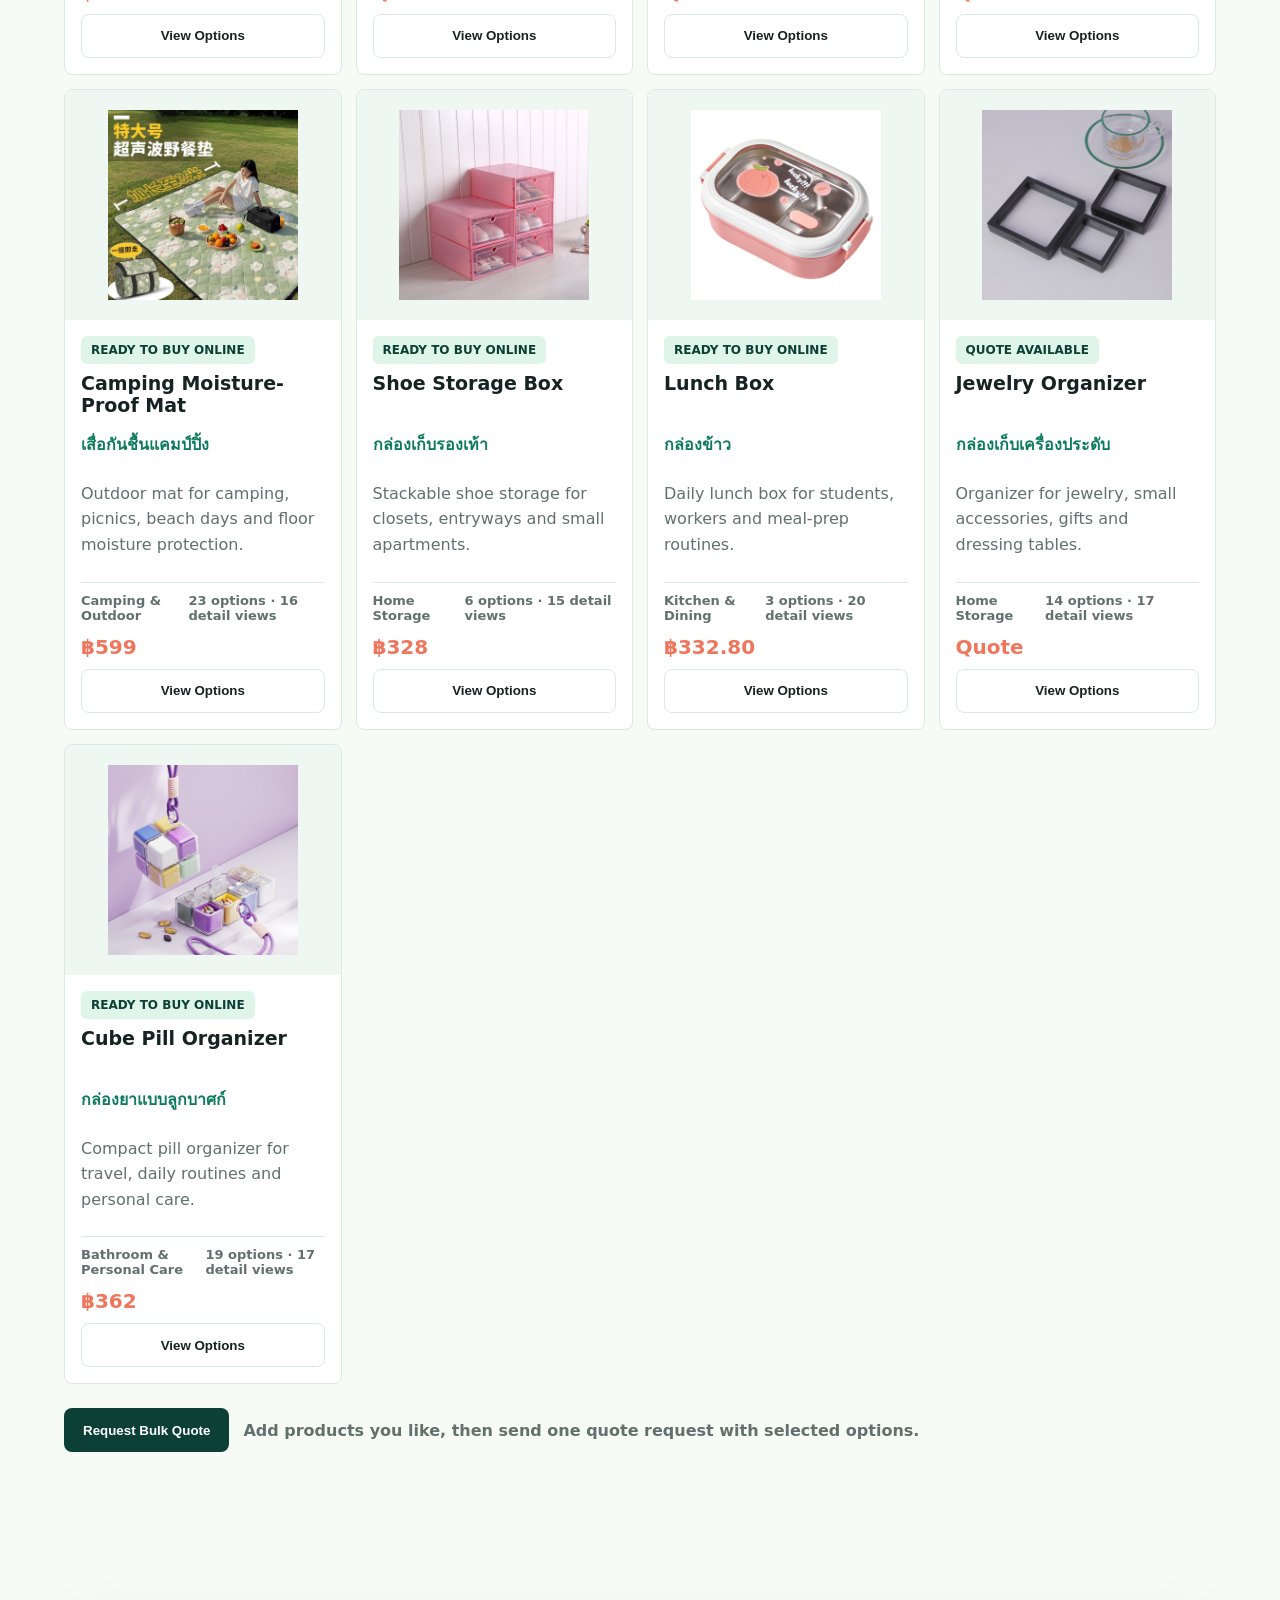
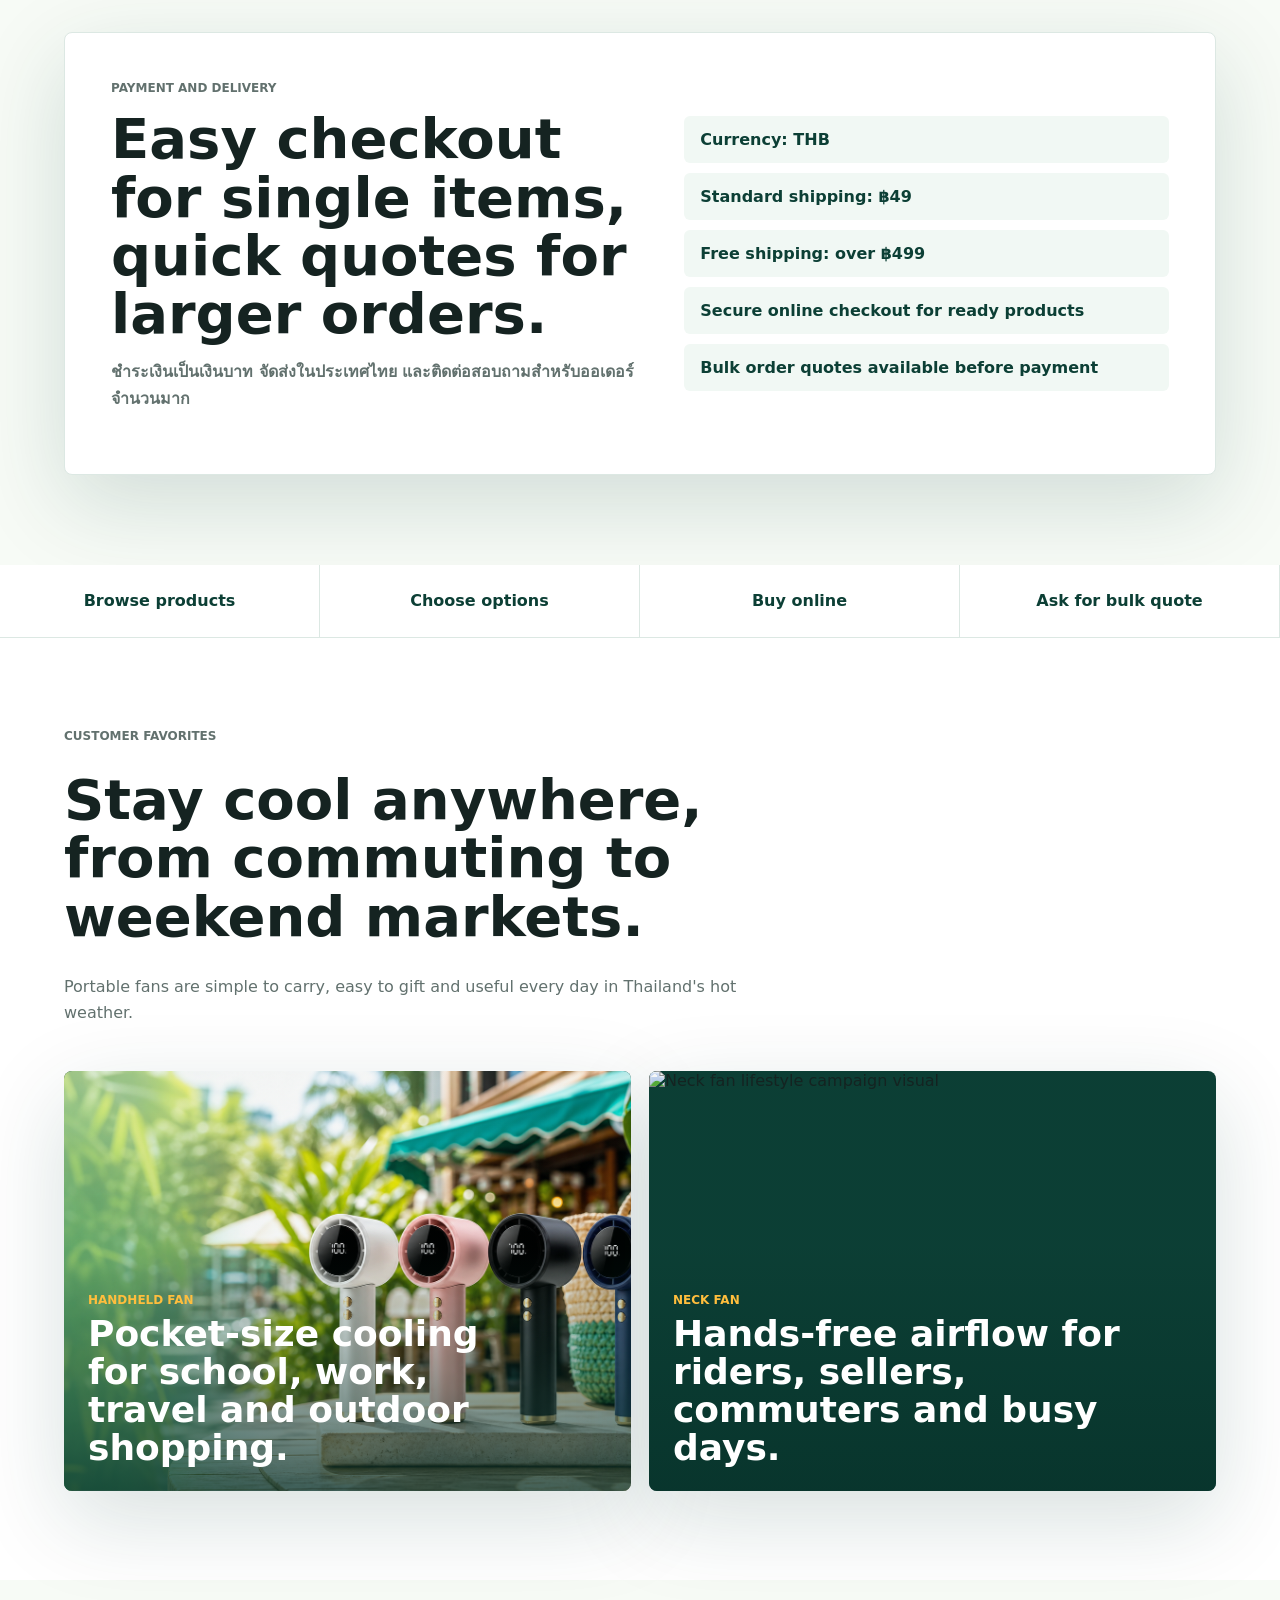
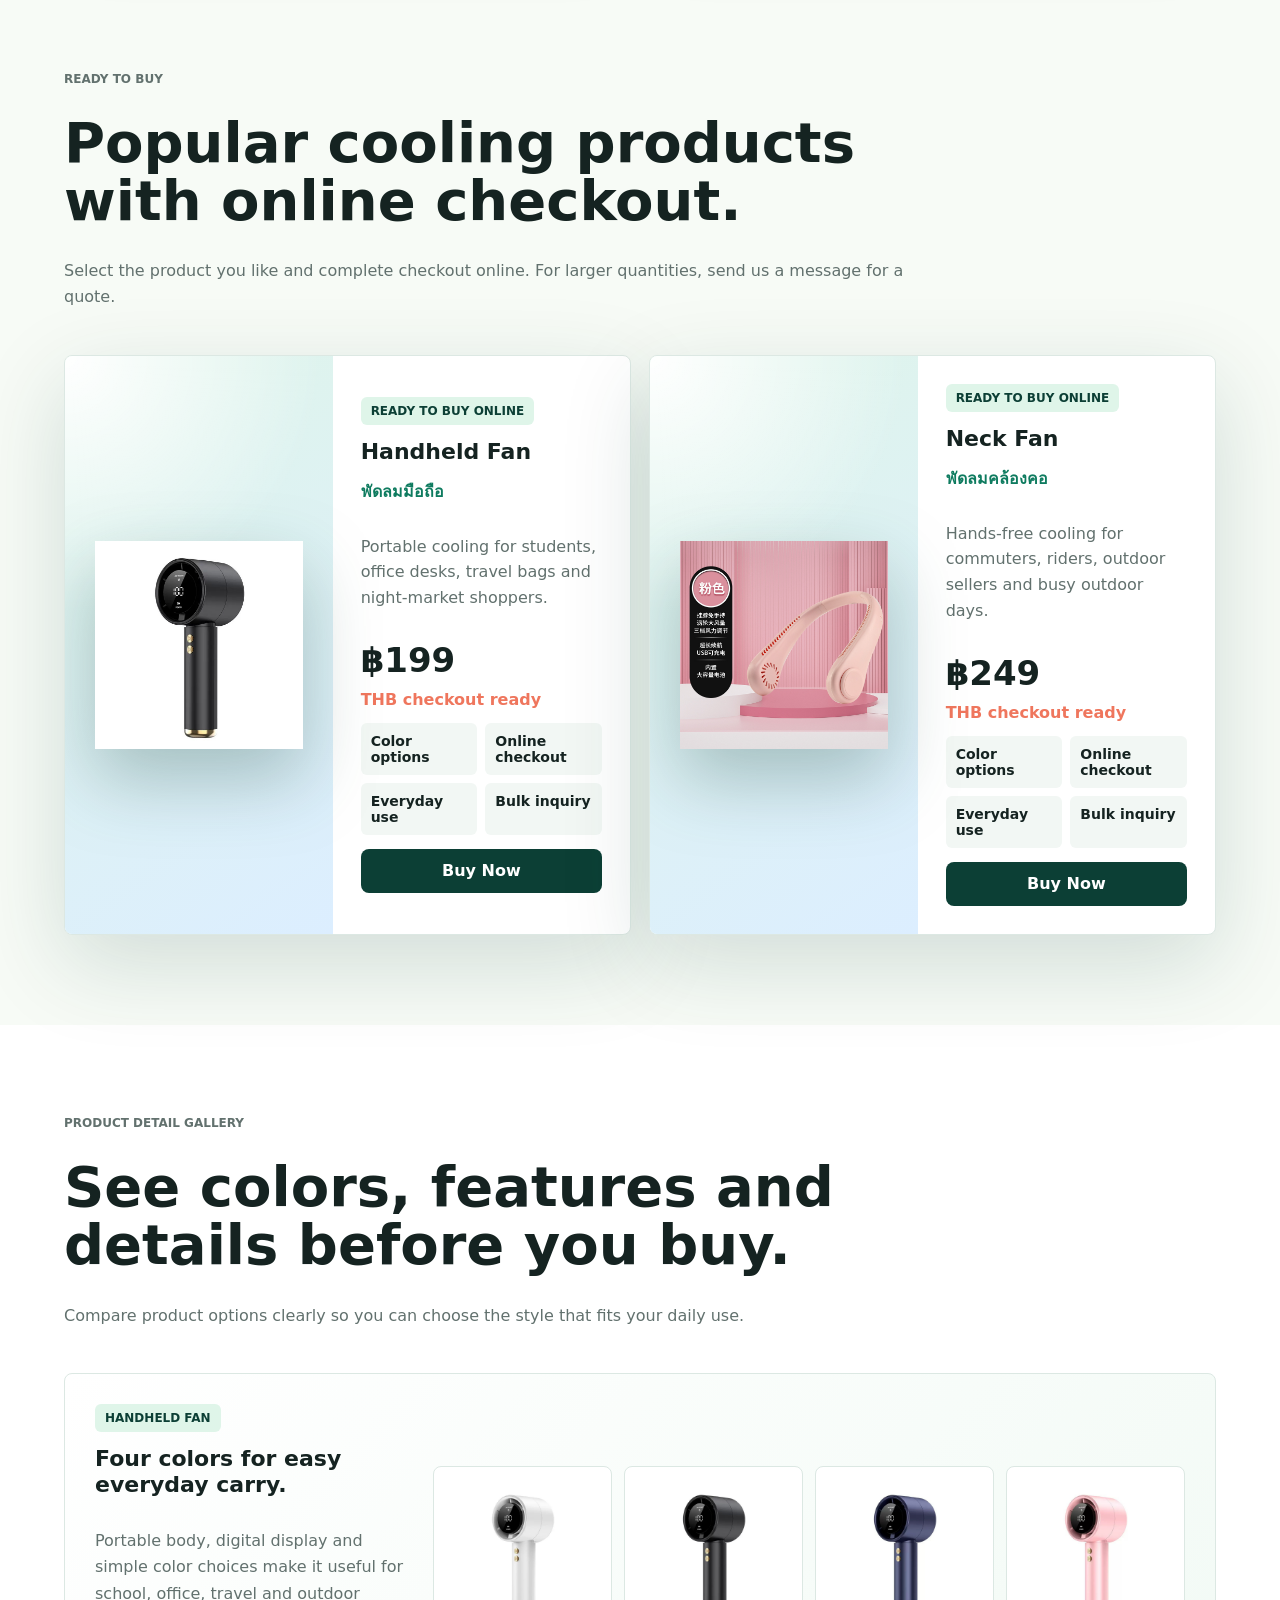
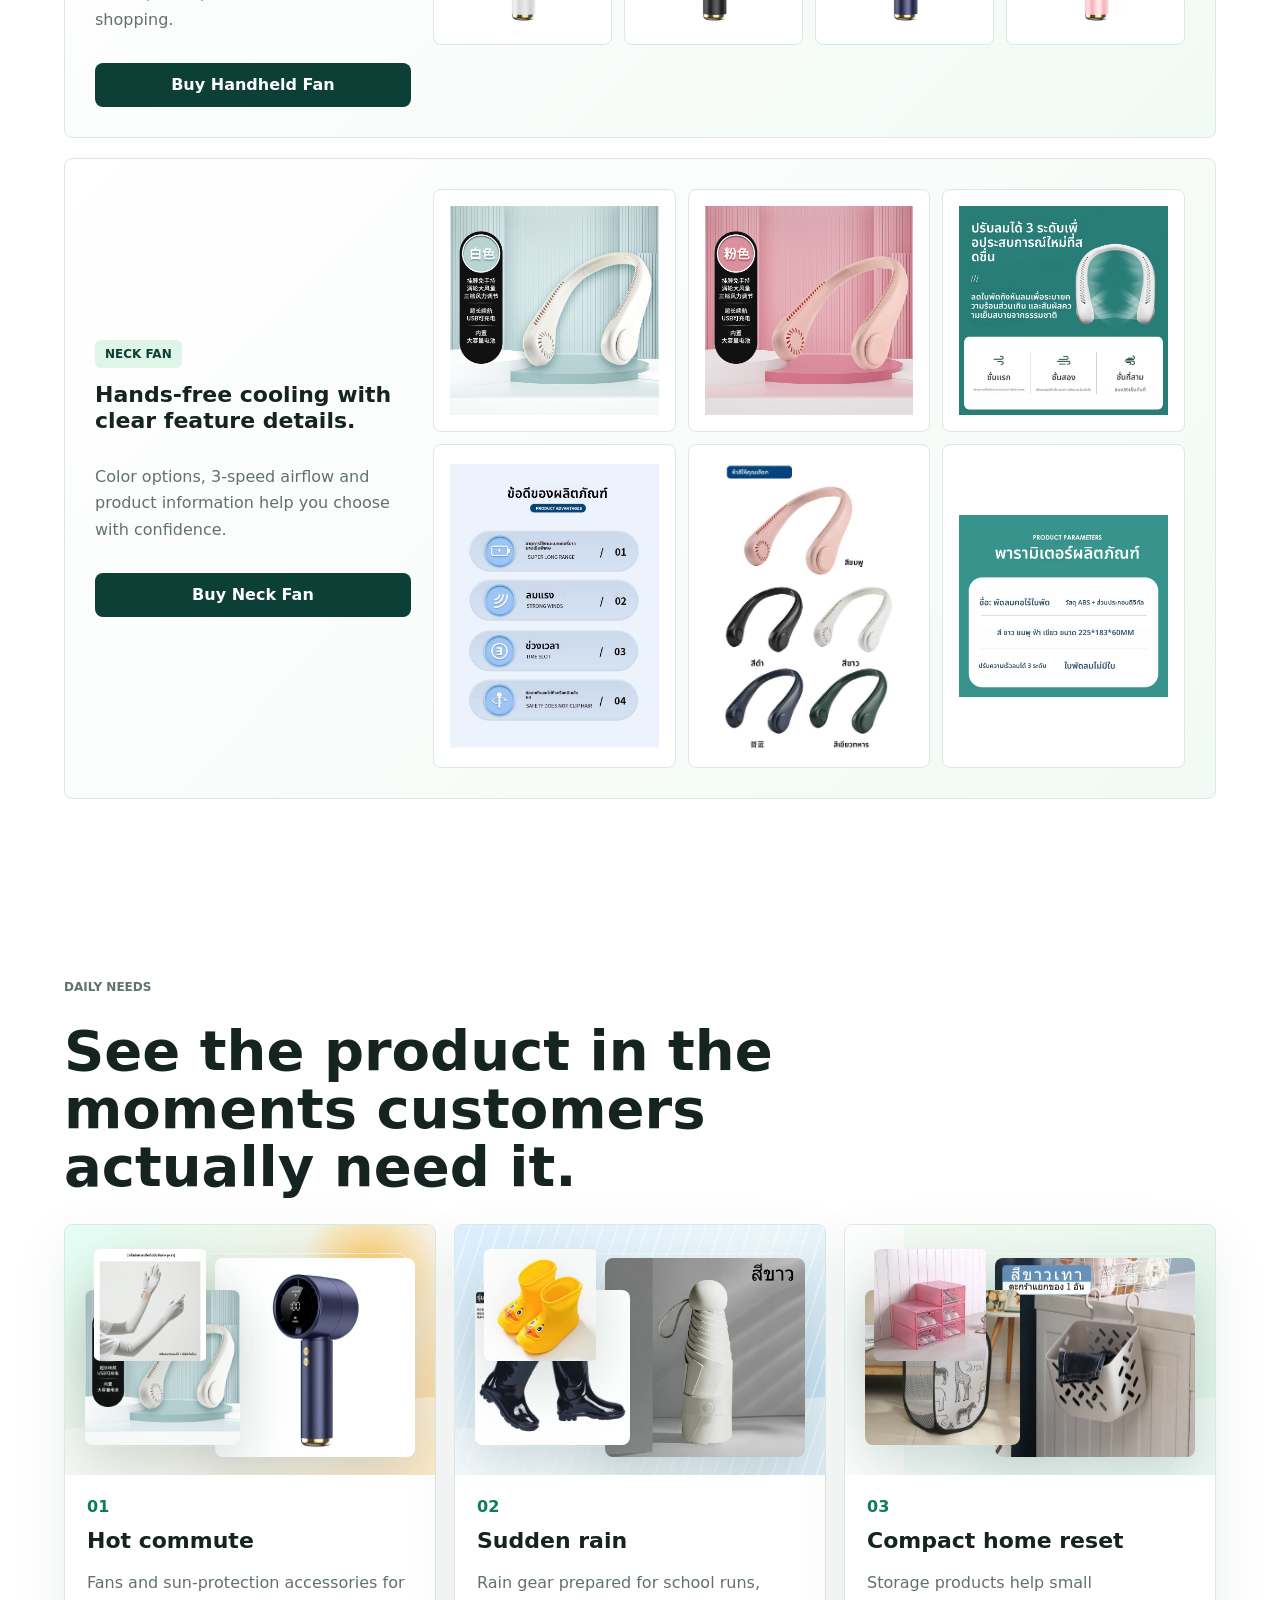
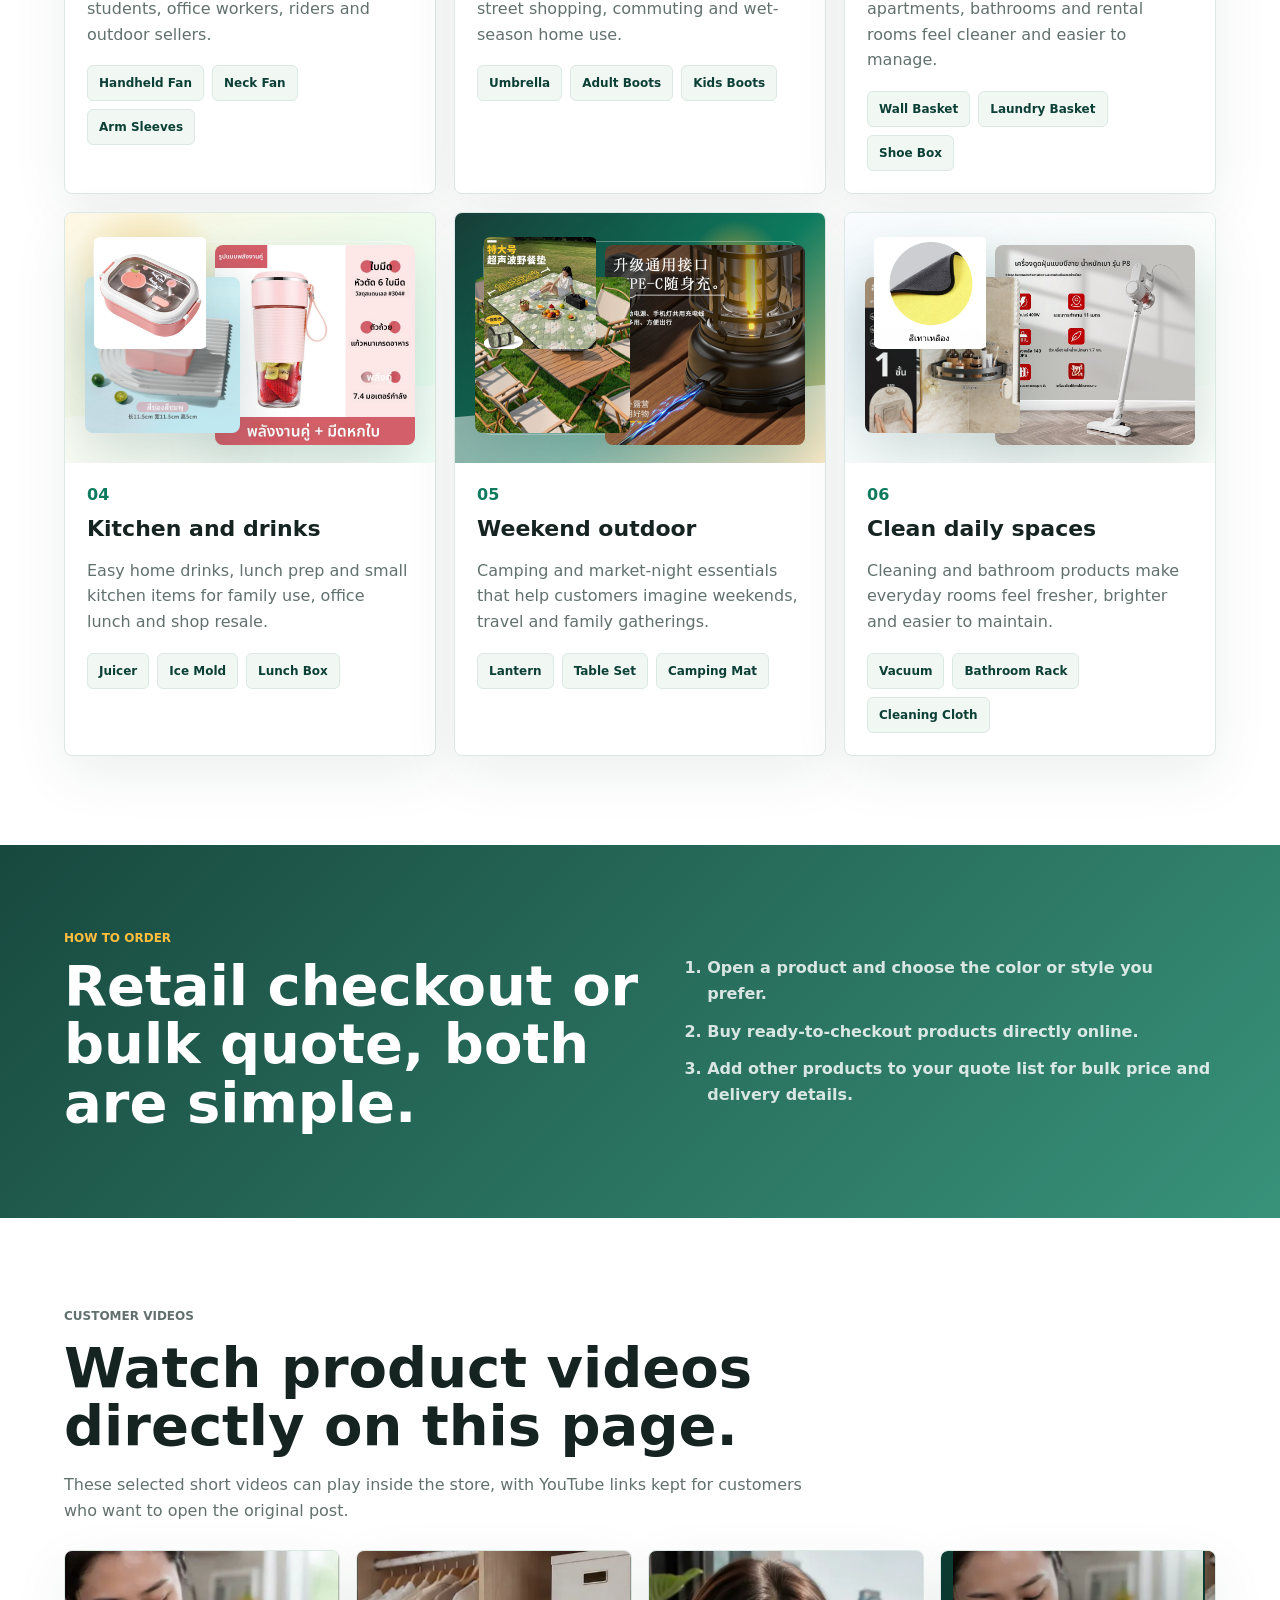
==== commit 81377b82: "Refresh expanded Shopify catalog cache" ====
--- a/index.html
+++ b/index.html
@@ -41,7 +41,7 @@
       }
     </script>
     <link rel="icon" href="favicon.ico" />
-    <link rel="stylesheet" href="styles.css?v=20260829-8" />
+    <link rel="stylesheet" href="styles.css?v=20260829-9" />
   </head>
   <body>
     <header class="site-header">
@@ -450,7 +450,7 @@
       <span>Cooling, rain, storage, cleaning, kitchen, camping and everyday essentials for Thailand.</span>
     </footer>
 
-    <script src="assets/catalog-data.js?v=20260829-8"></script>
-    <script src="script.js?v=20260829-8"></script>
+    <script src="assets/catalog-data.js?v=20260829-9"></script>
+    <script src="script.js?v=20260829-9"></script>
   </body>
 </html>
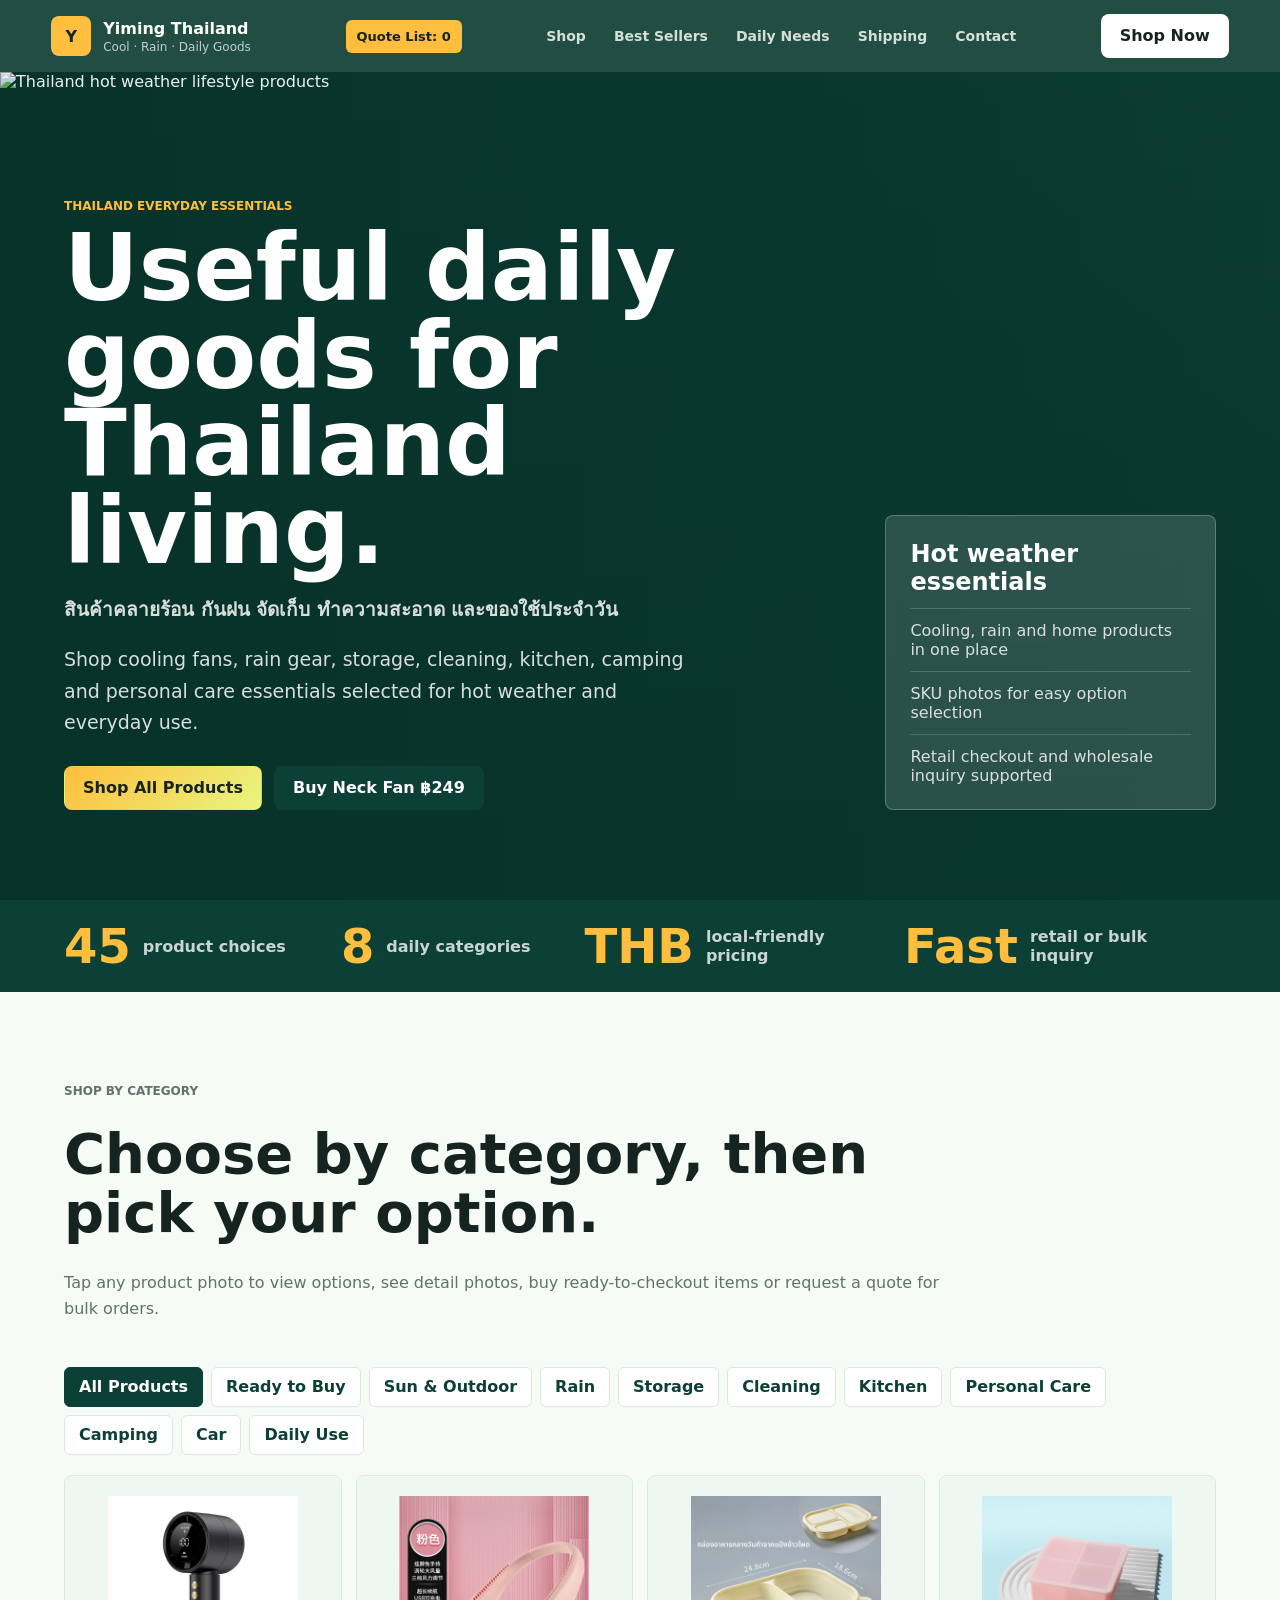
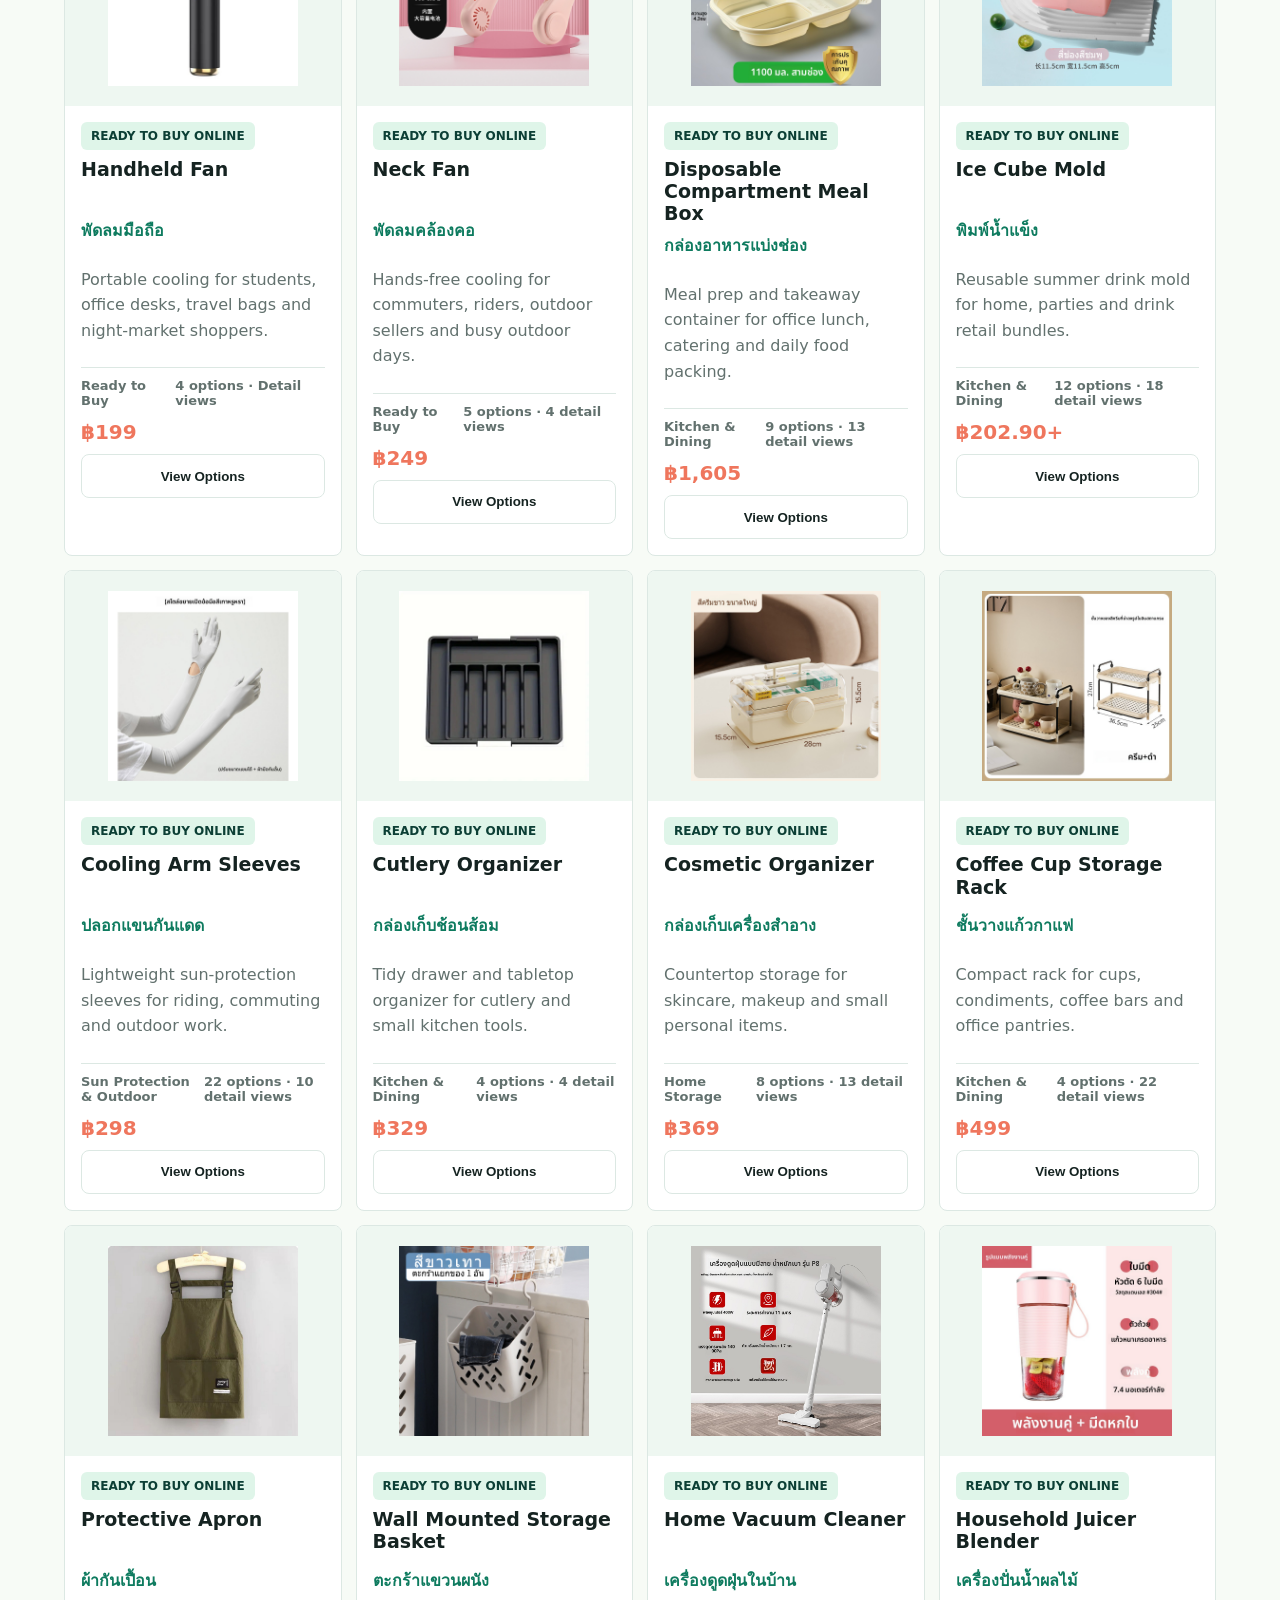
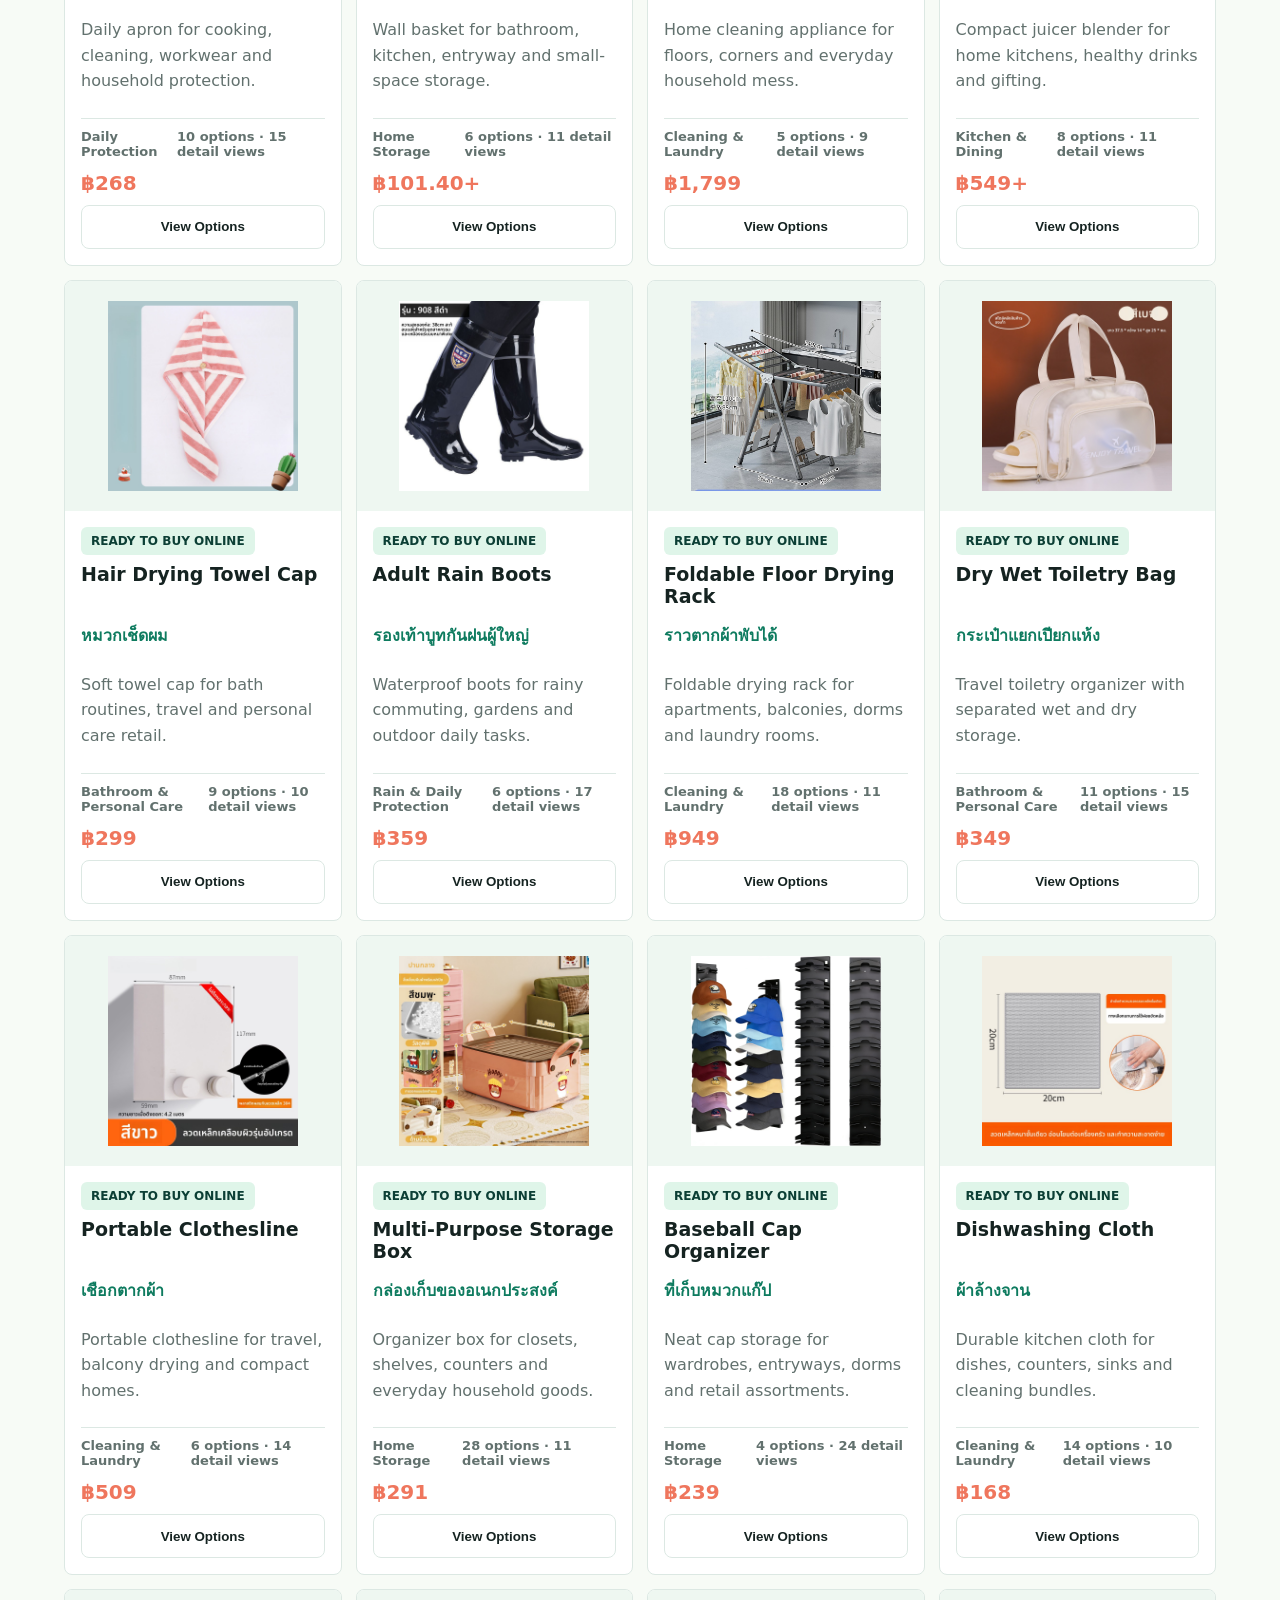
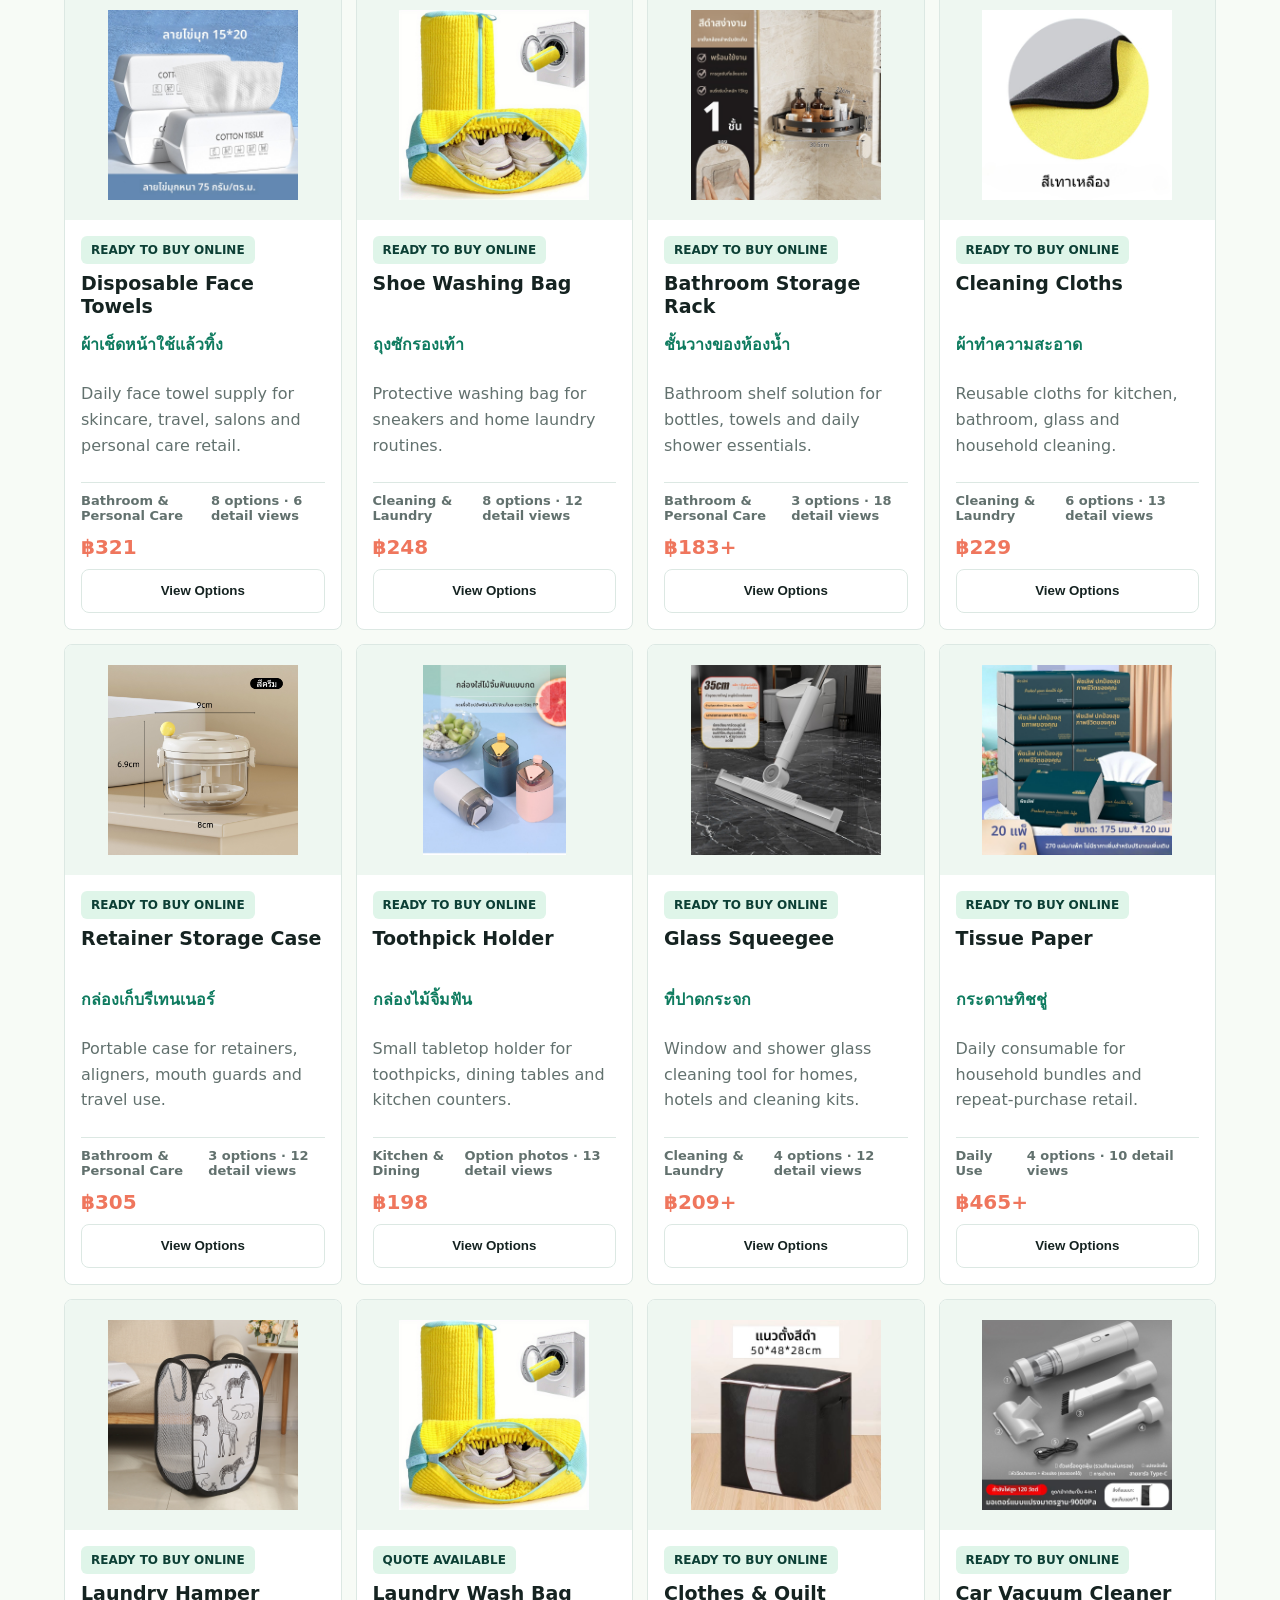
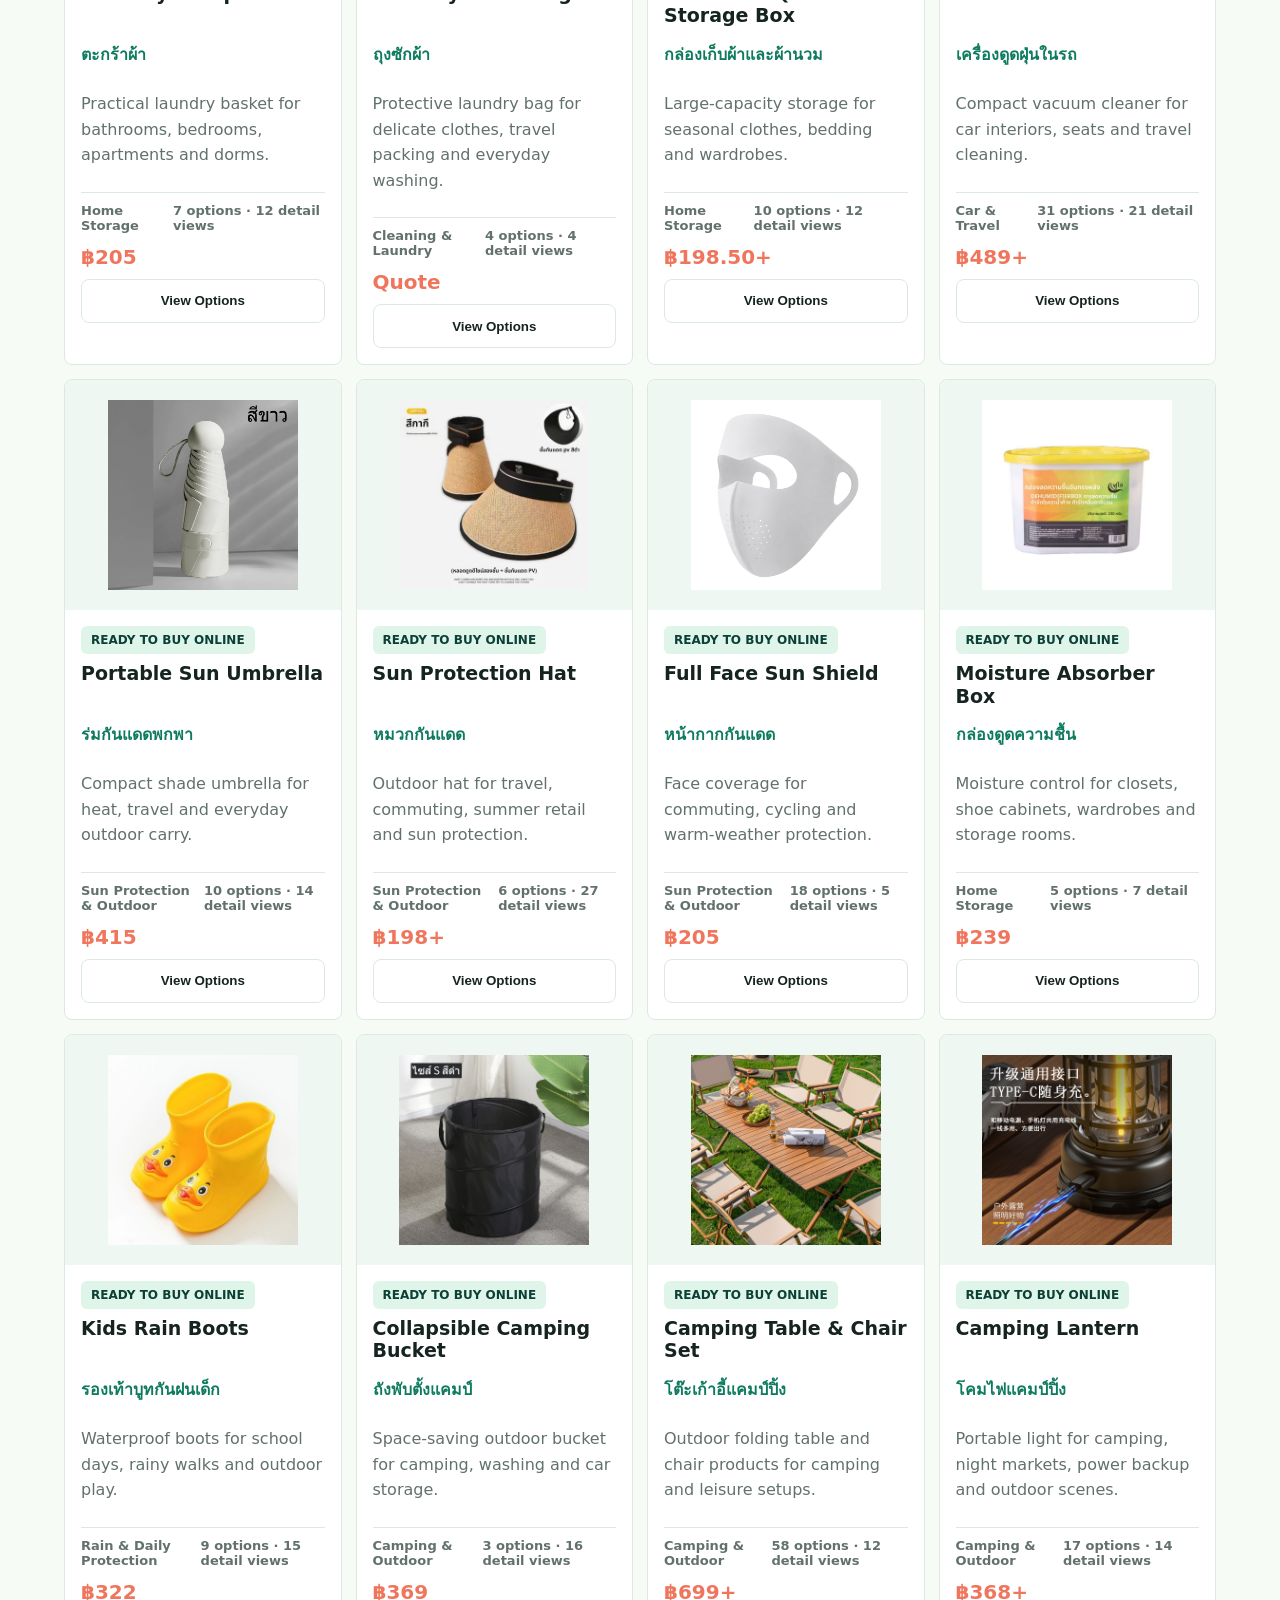
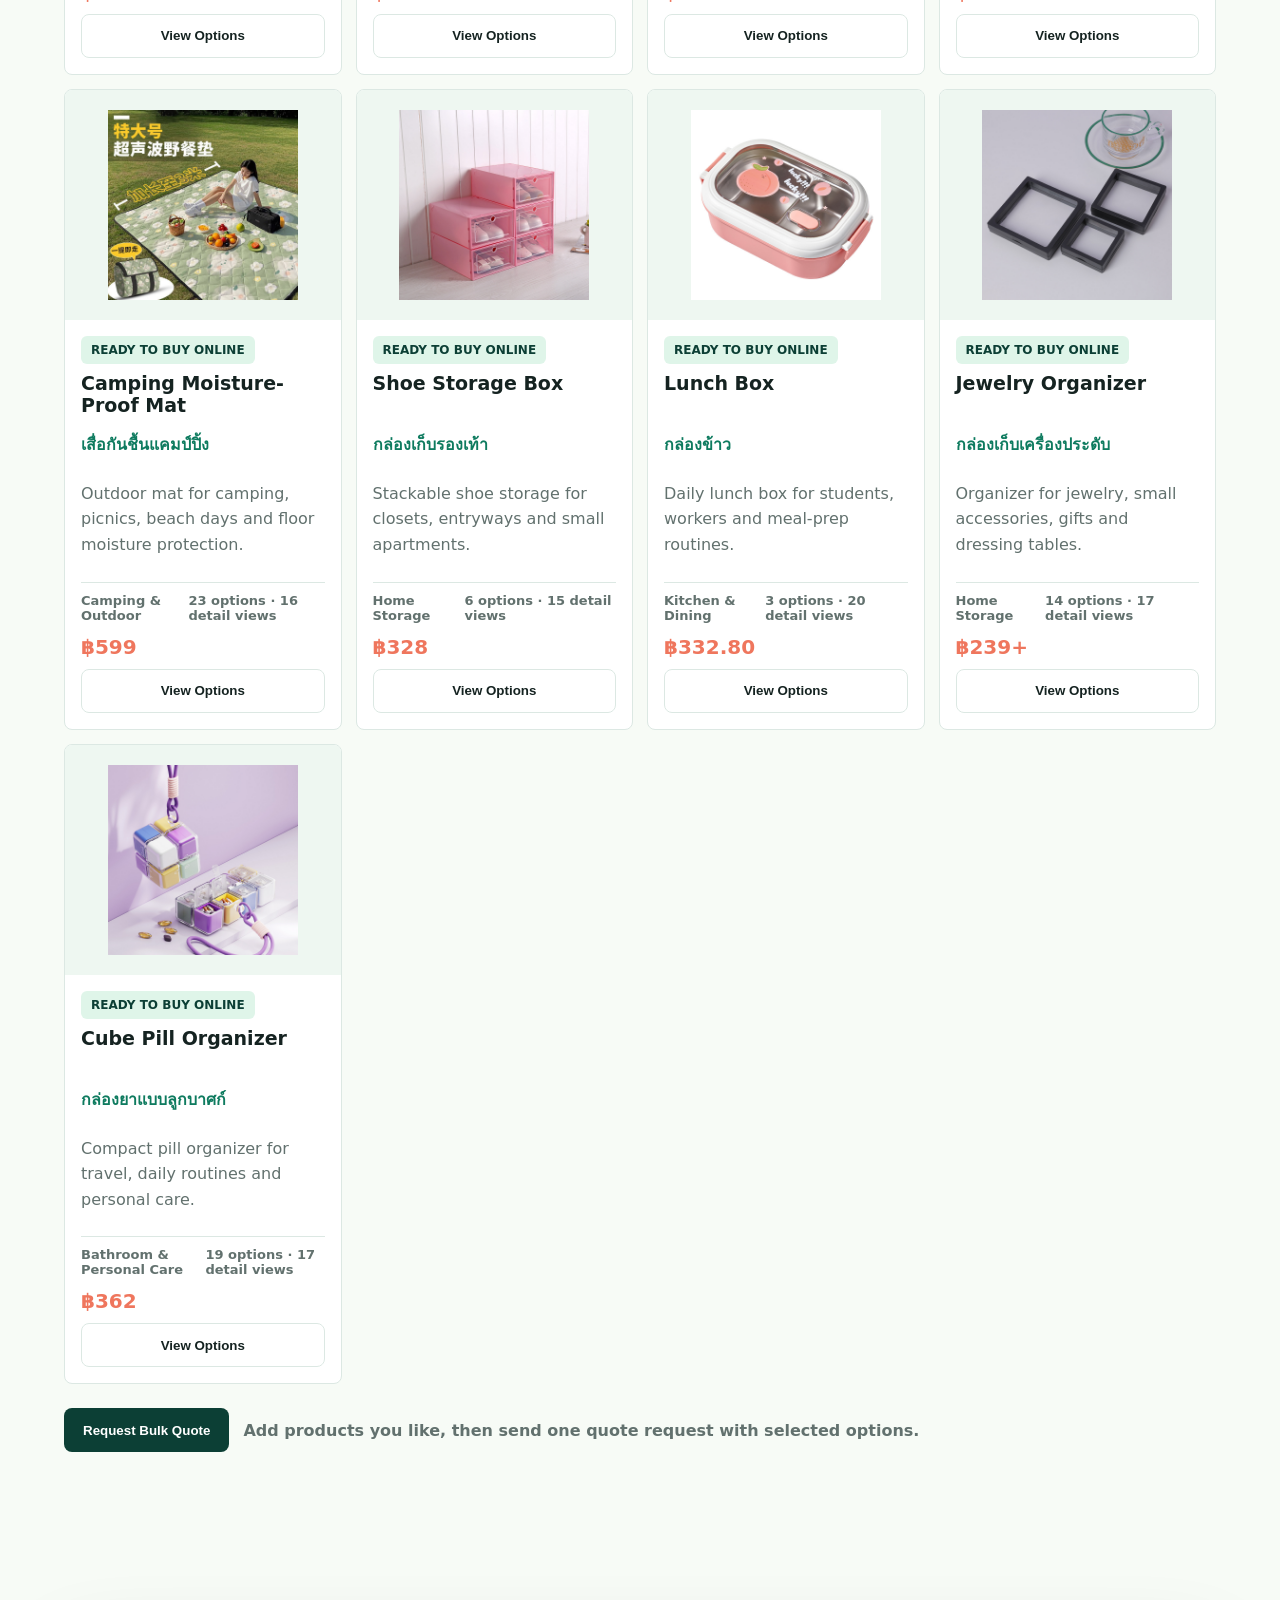
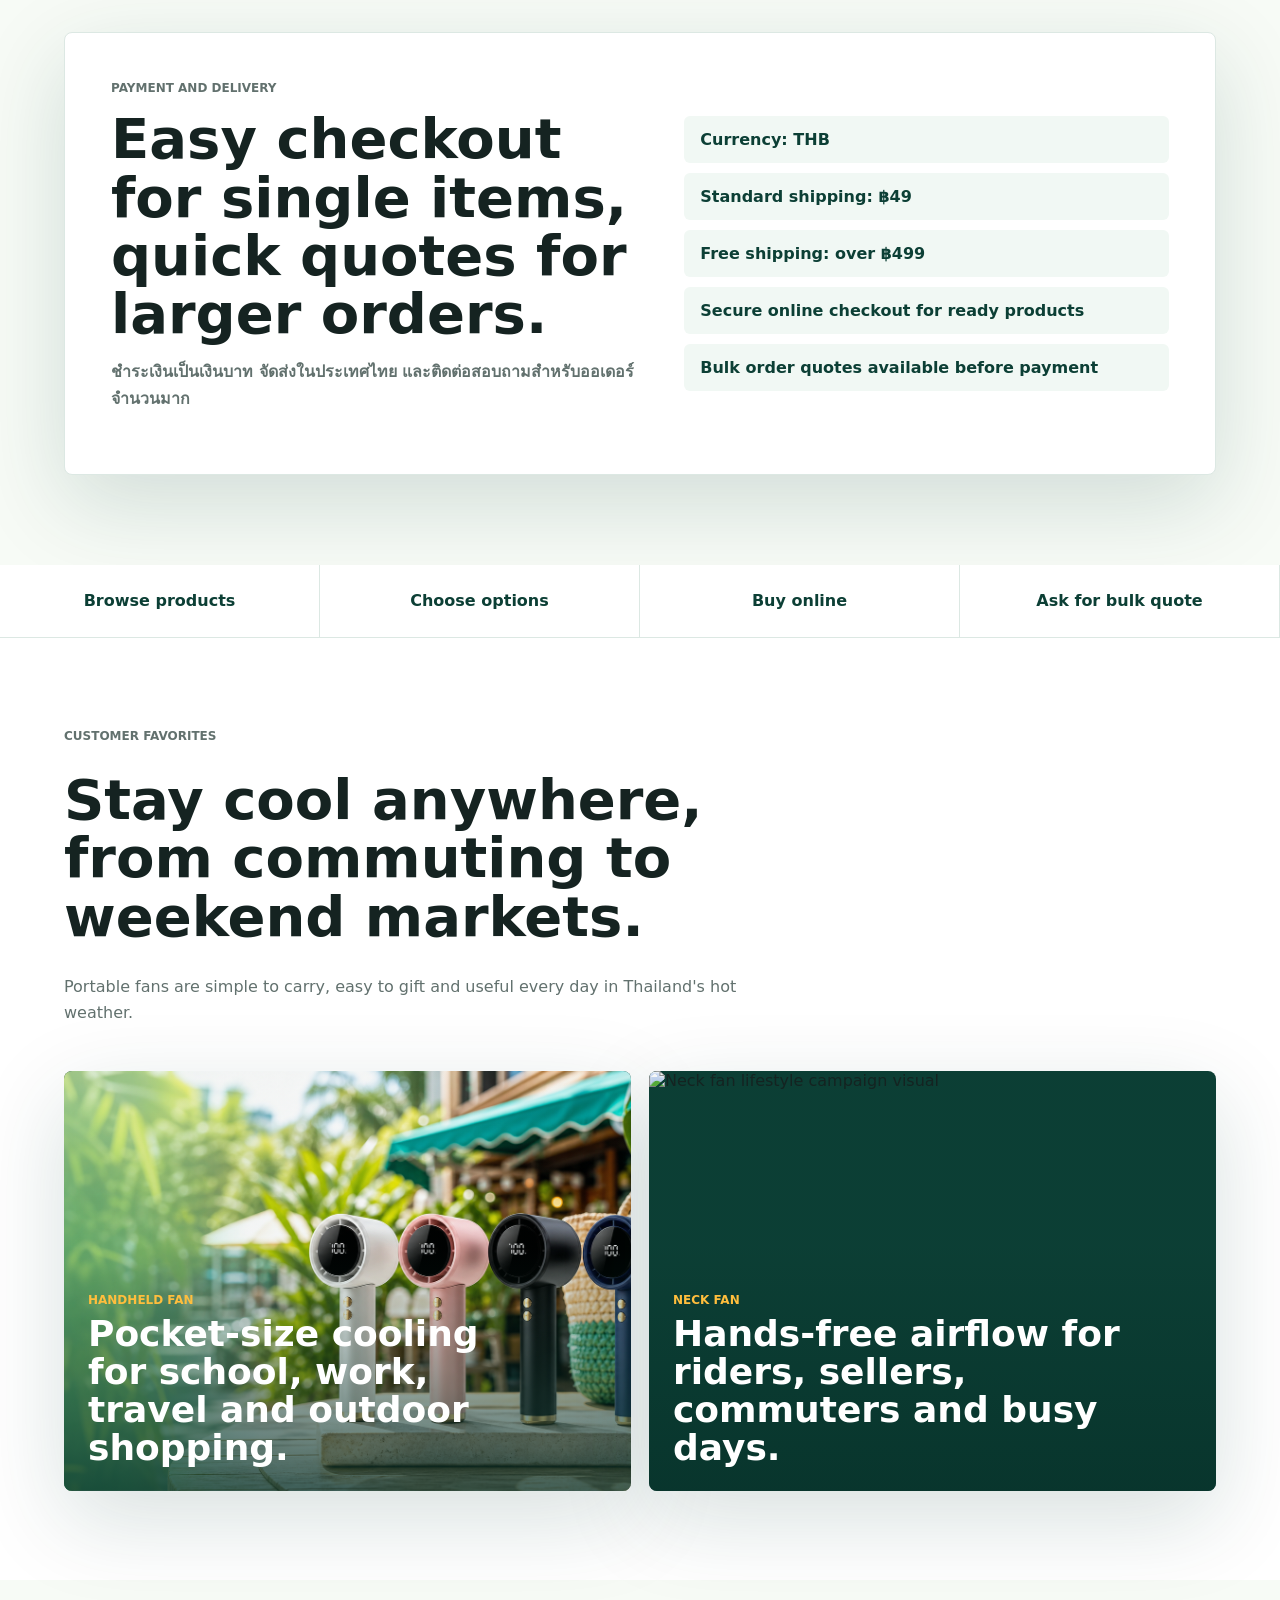
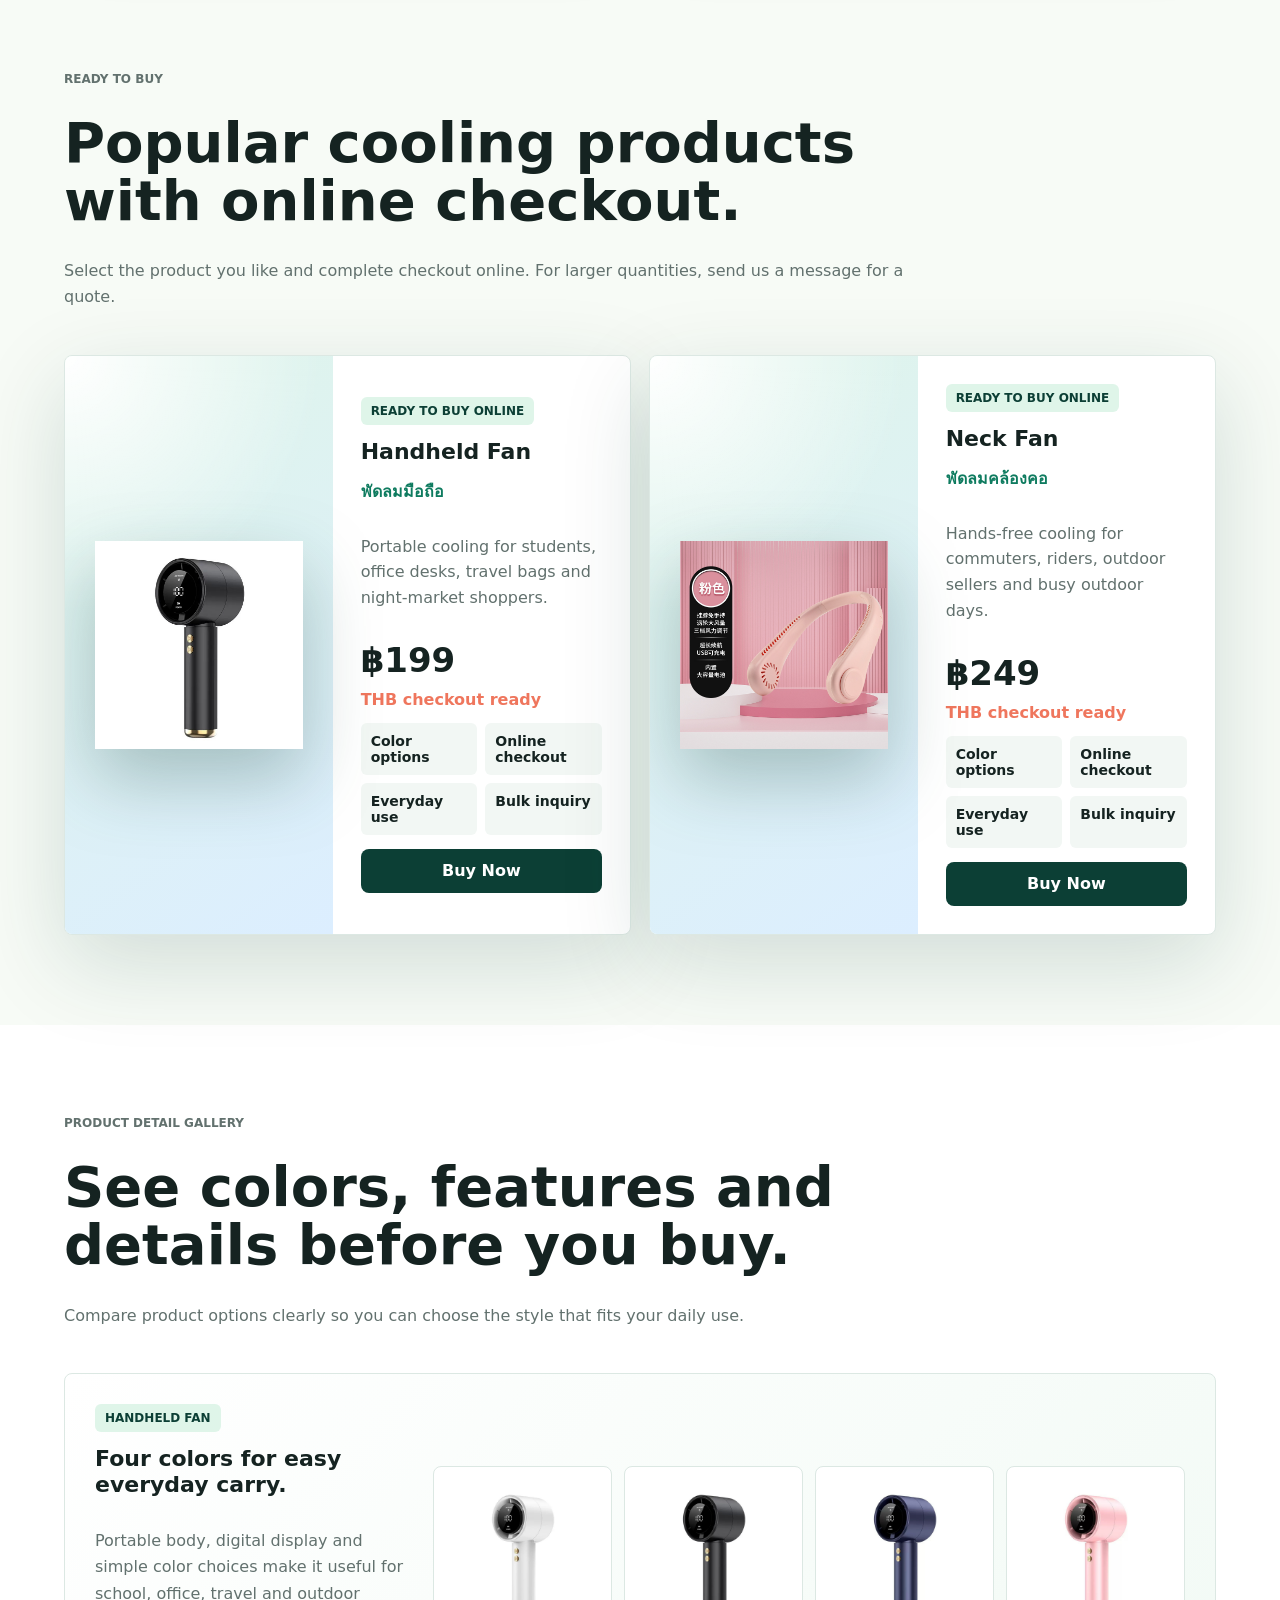
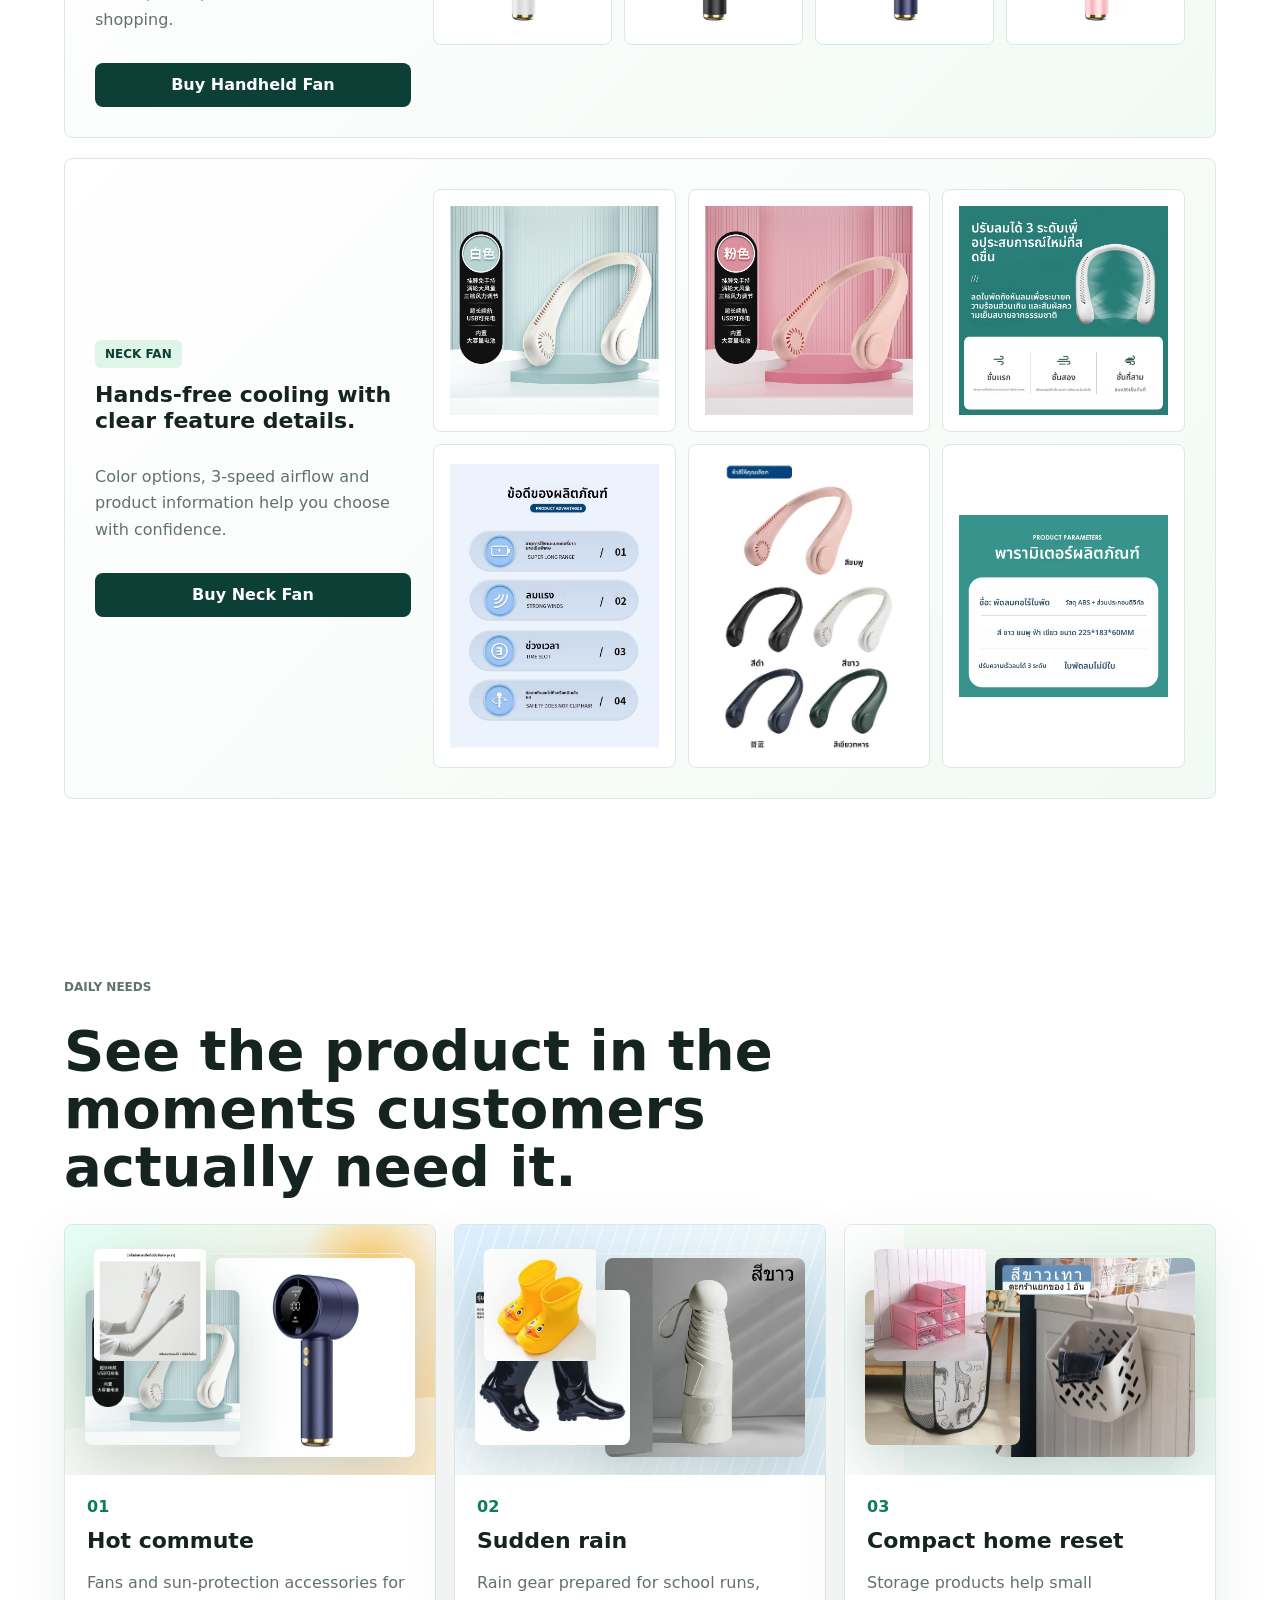
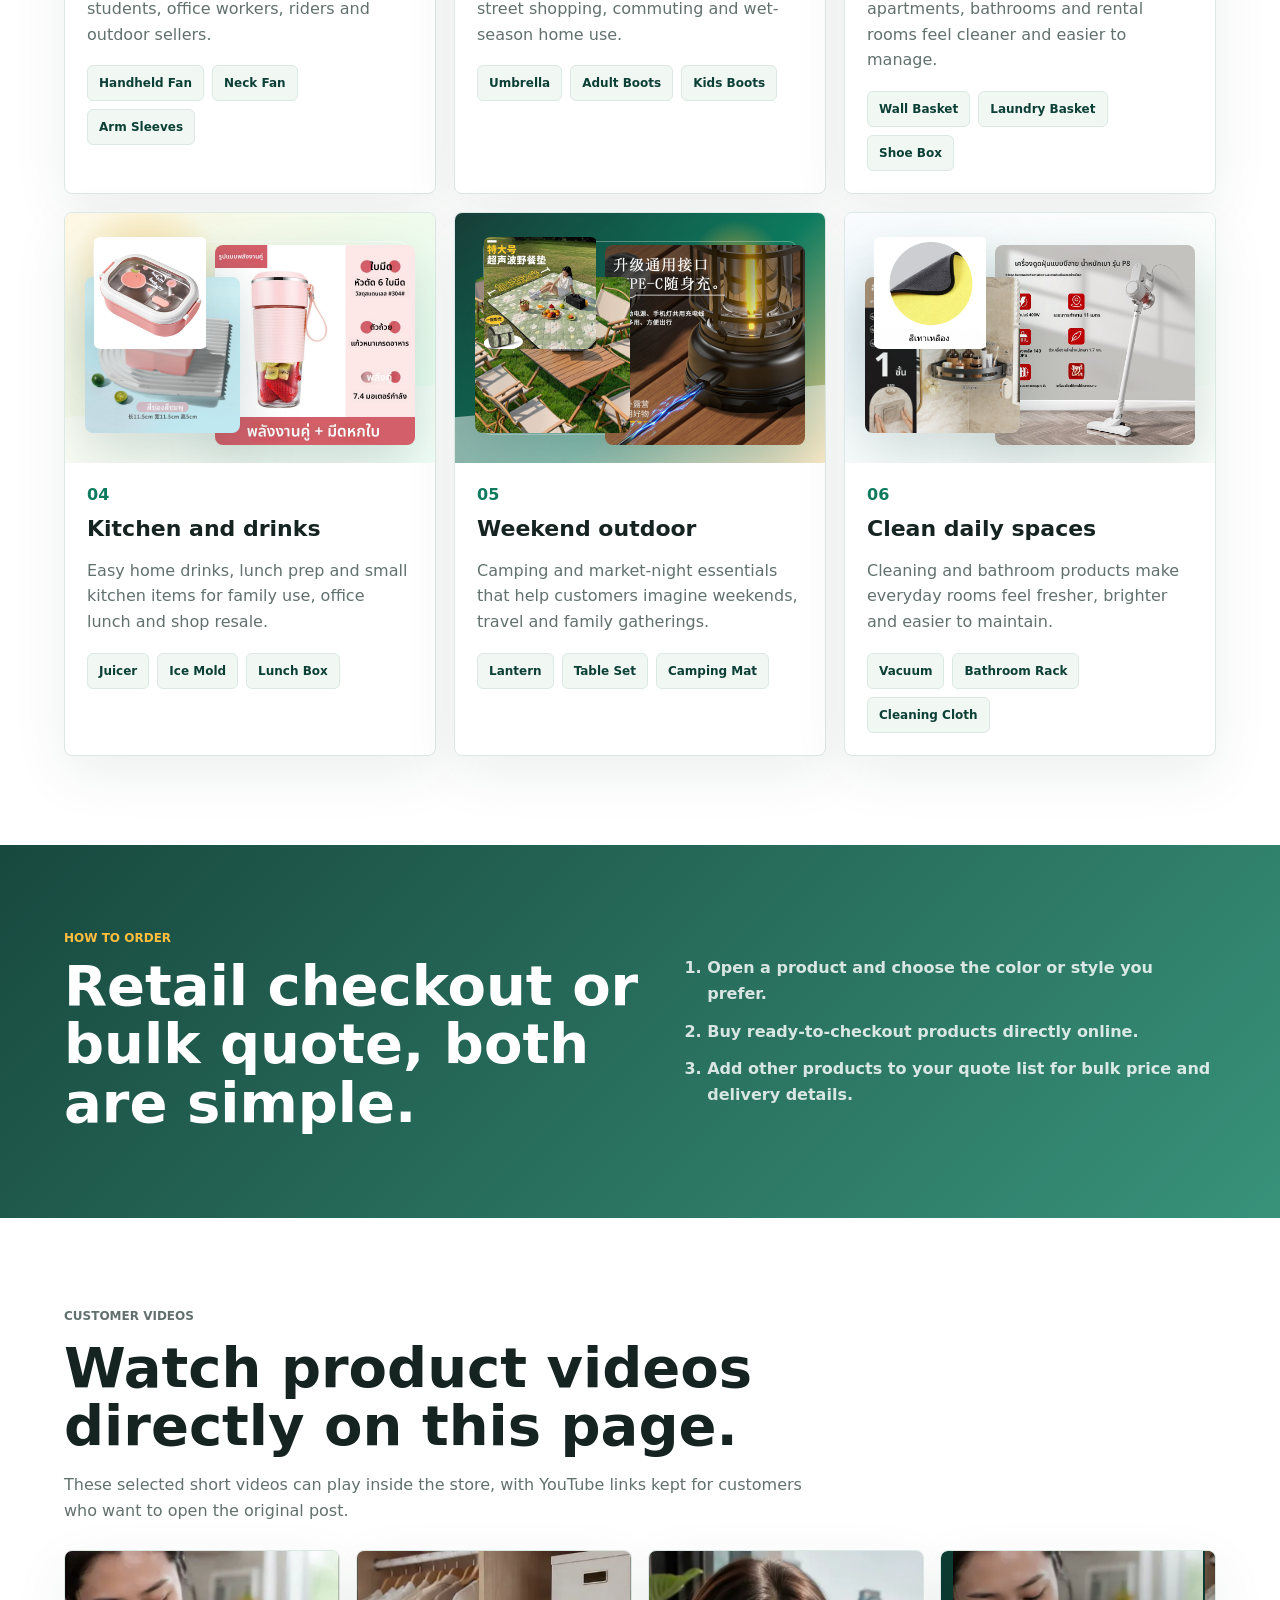
==== commit 5c1433af: "Refresh complete Shopify catalog cache" ====
--- a/index.html
+++ b/index.html
@@ -41,7 +41,7 @@
       }
     </script>
     <link rel="icon" href="favicon.ico" />
-    <link rel="stylesheet" href="styles.css?v=20260829-9" />
+    <link rel="stylesheet" href="styles.css?v=20260829-10" />
   </head>
   <body>
     <header class="site-header">
@@ -450,7 +450,7 @@
       <span>Cooling, rain, storage, cleaning, kitchen, camping and everyday essentials for Thailand.</span>
     </footer>
 
-    <script src="assets/catalog-data.js?v=20260829-9"></script>
-    <script src="script.js?v=20260829-9"></script>
+    <script src="assets/catalog-data.js?v=20260829-10"></script>
+    <script src="script.js?v=20260829-10"></script>
   </body>
 </html>
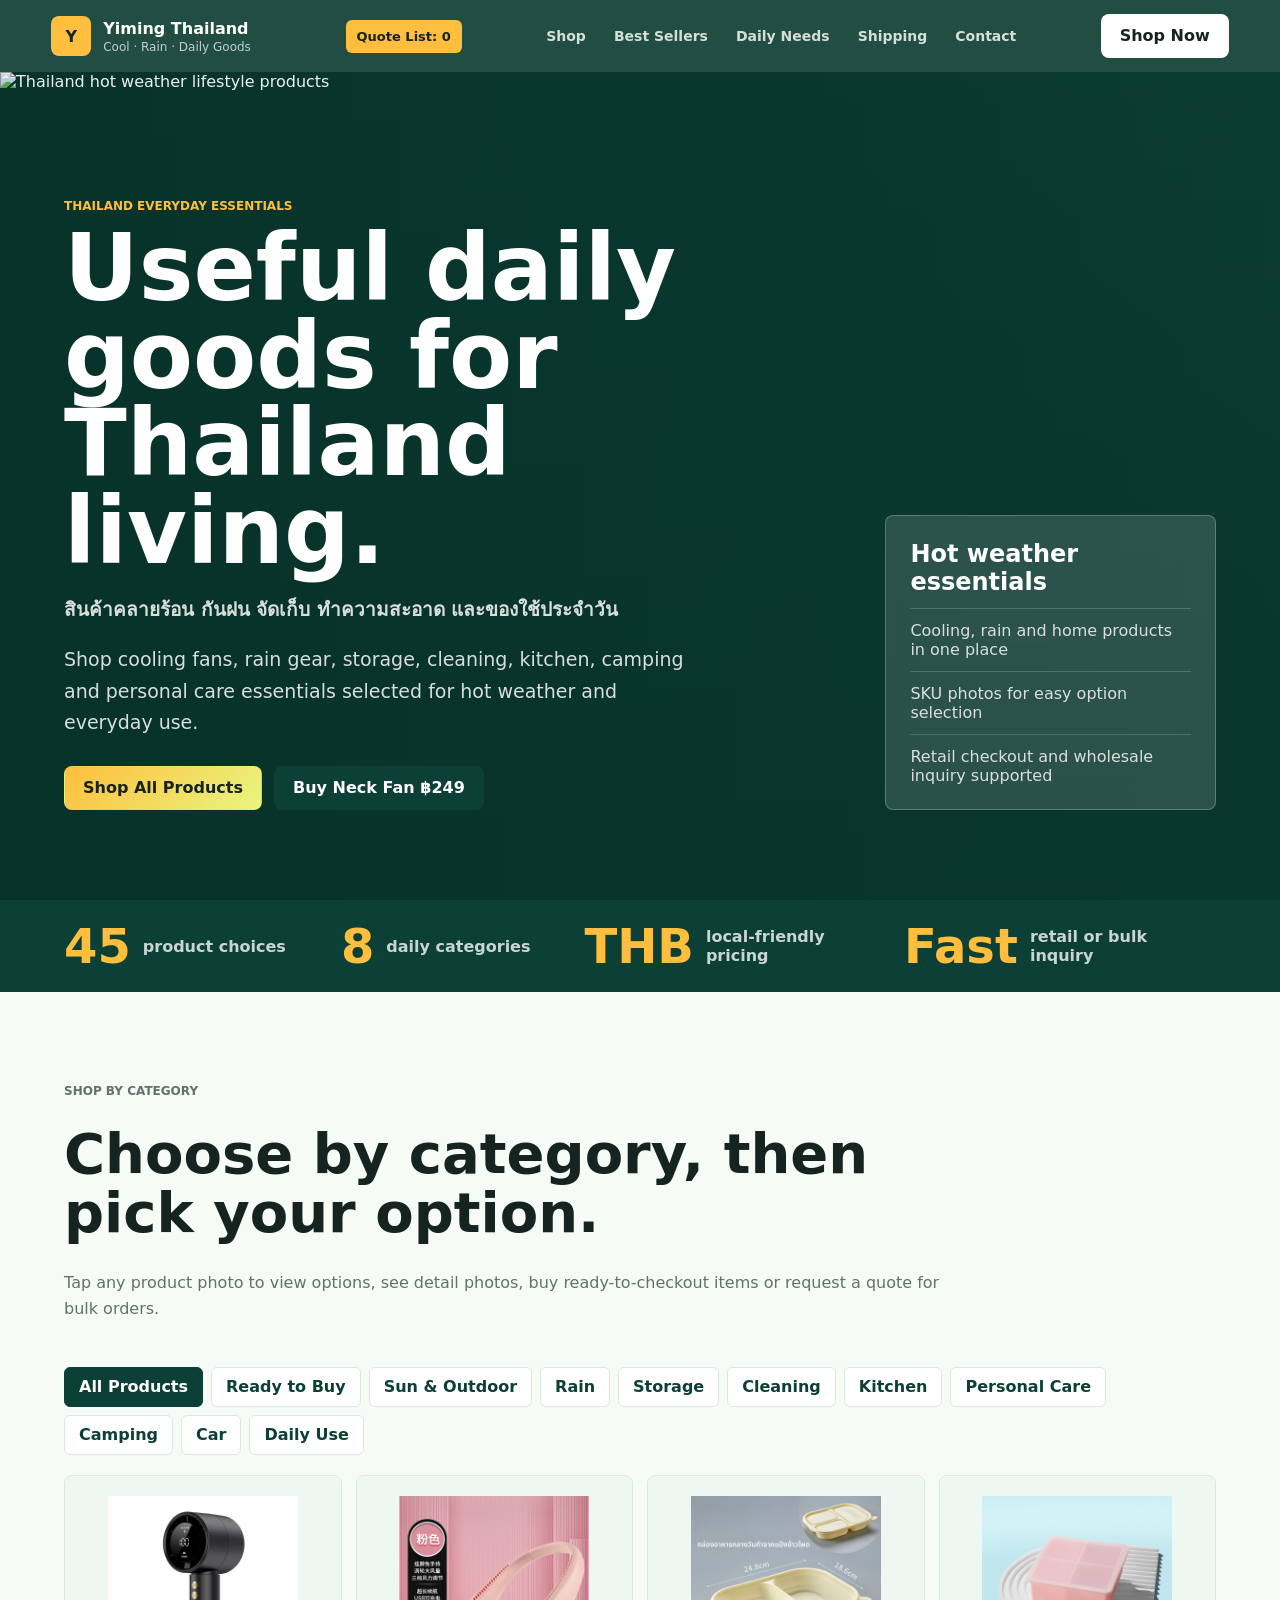
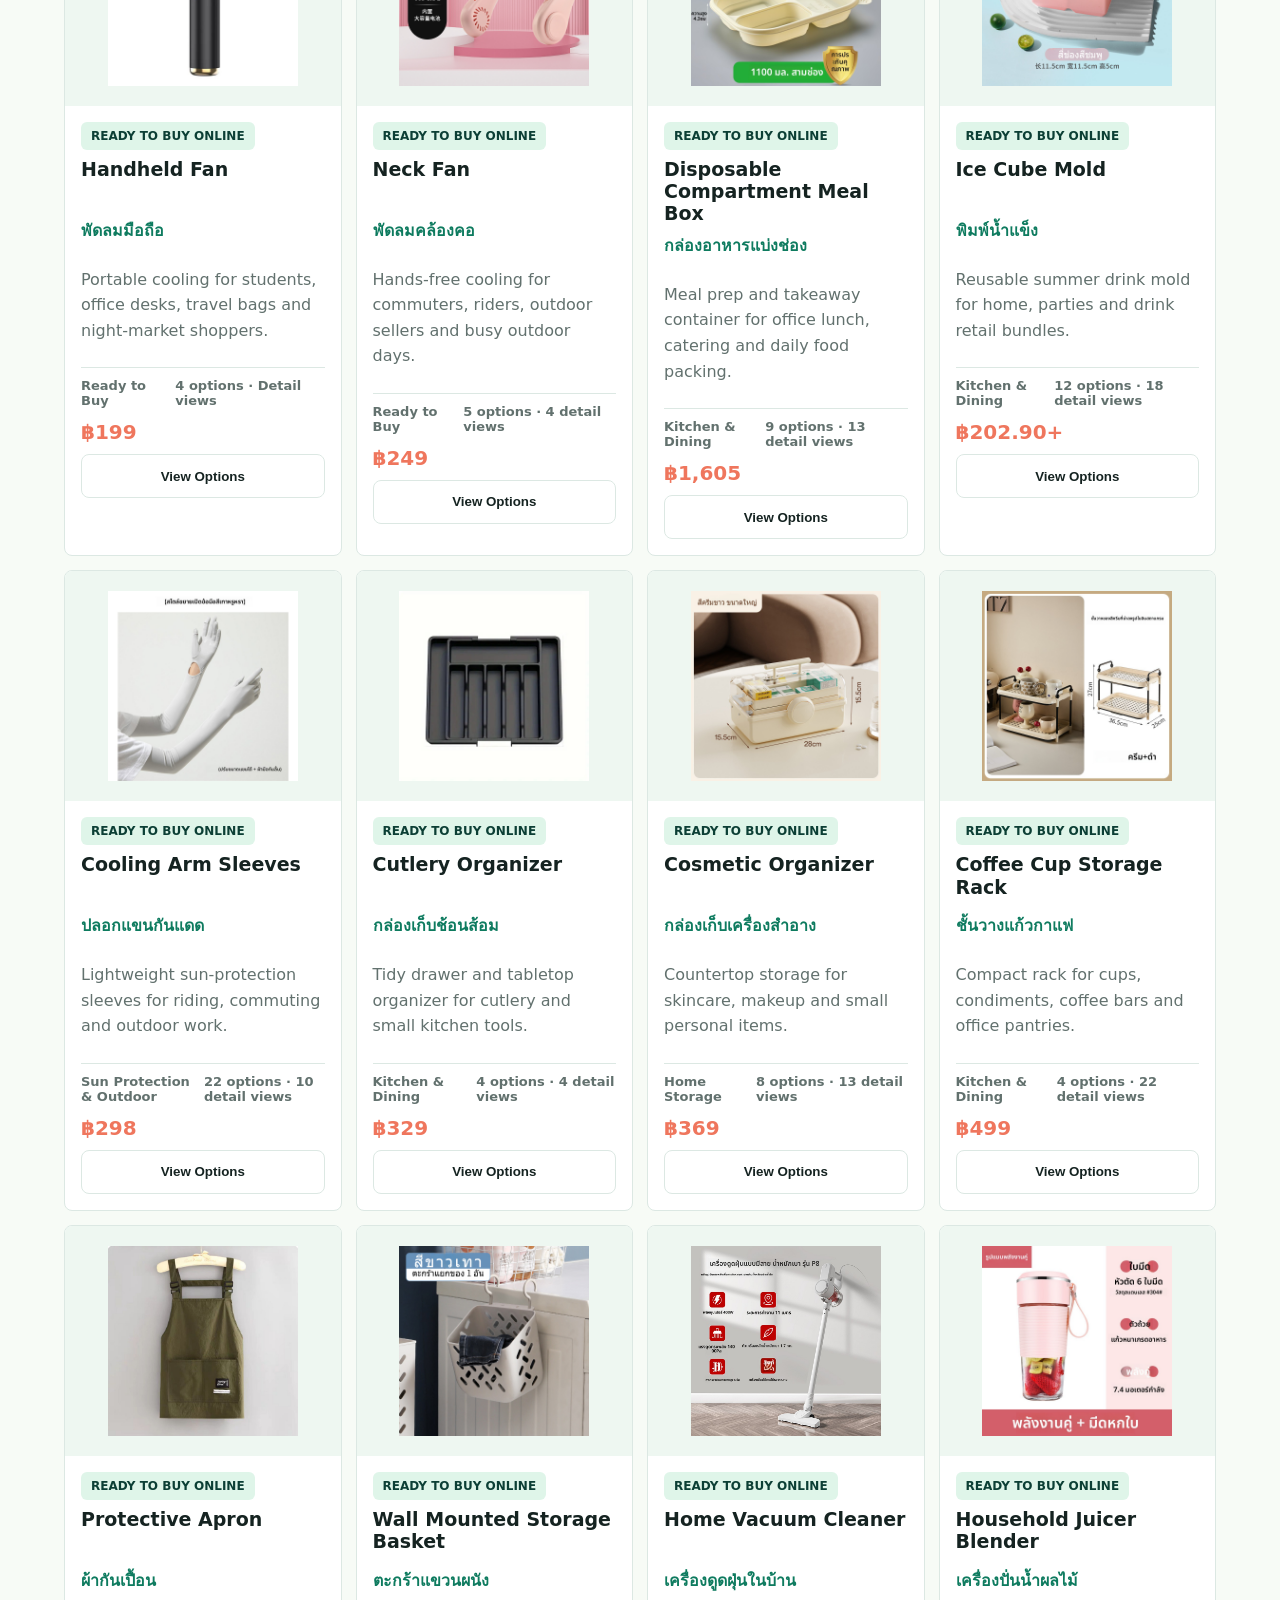
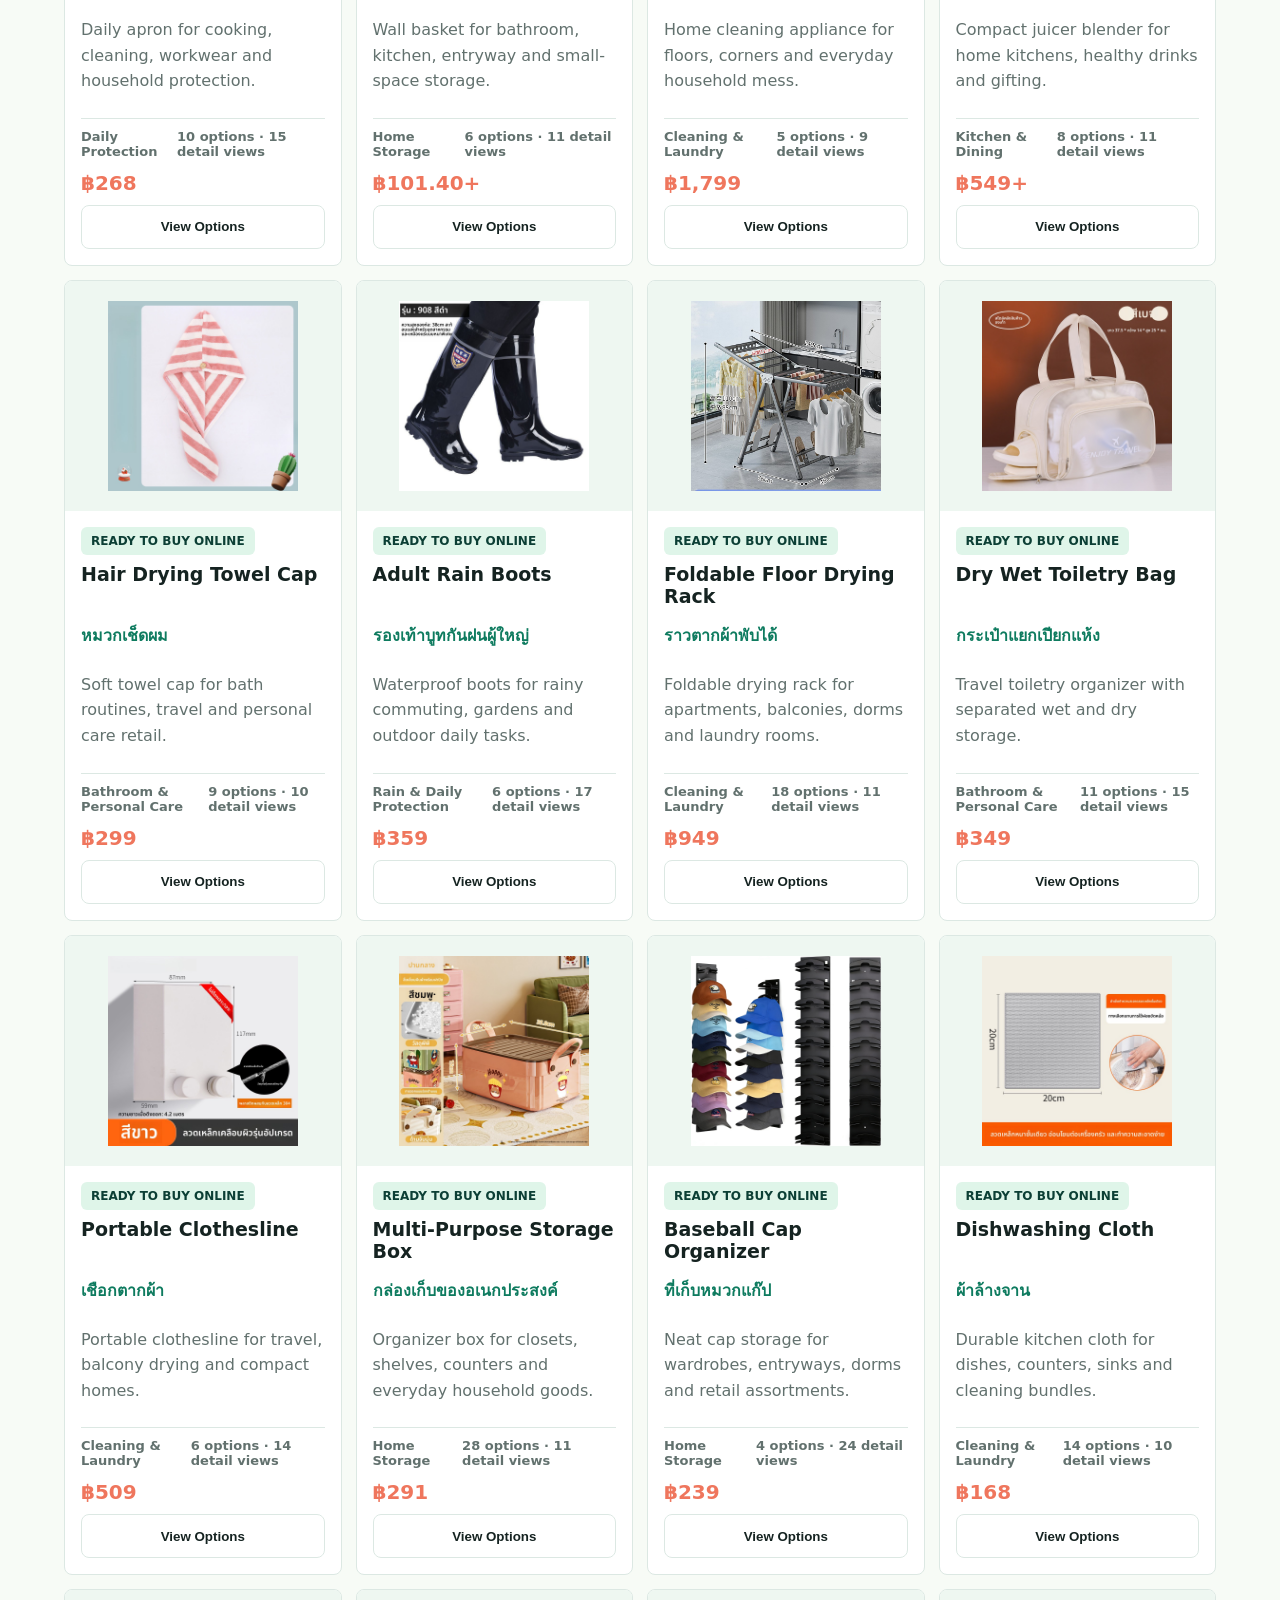
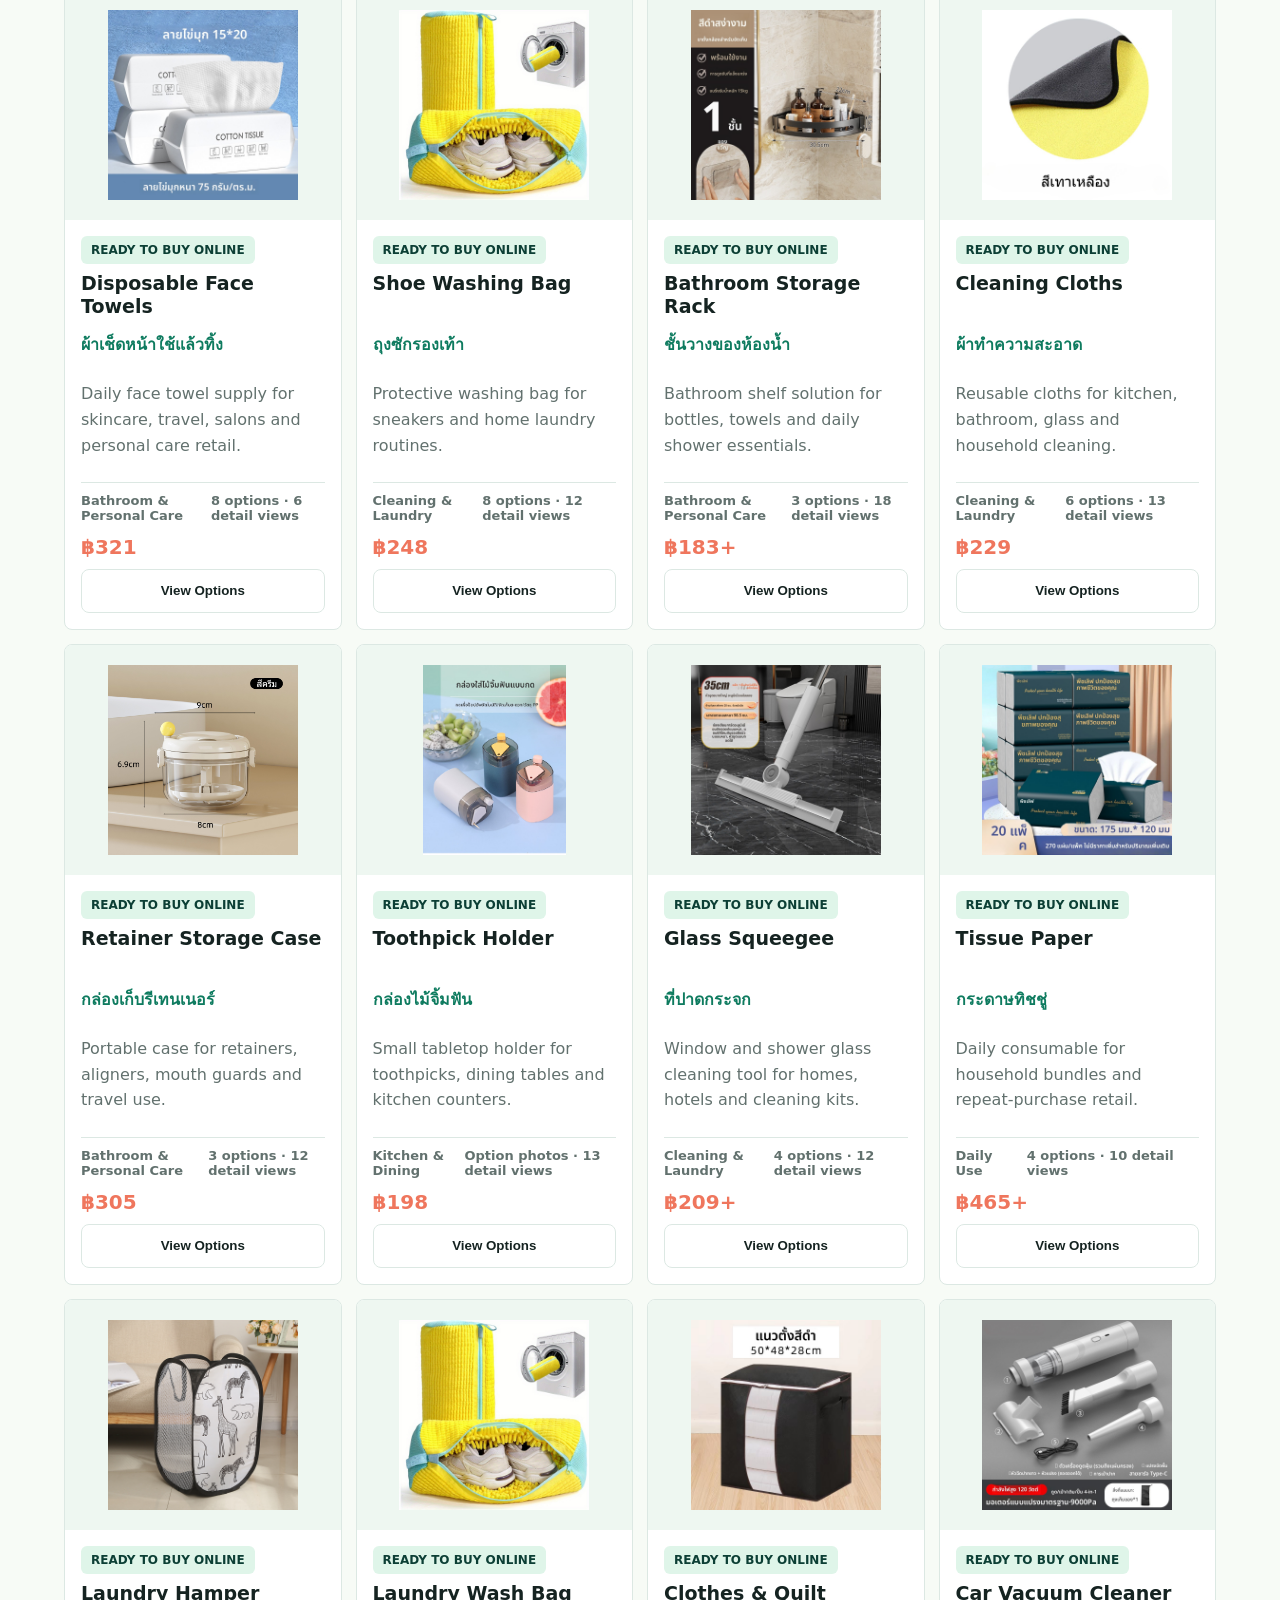
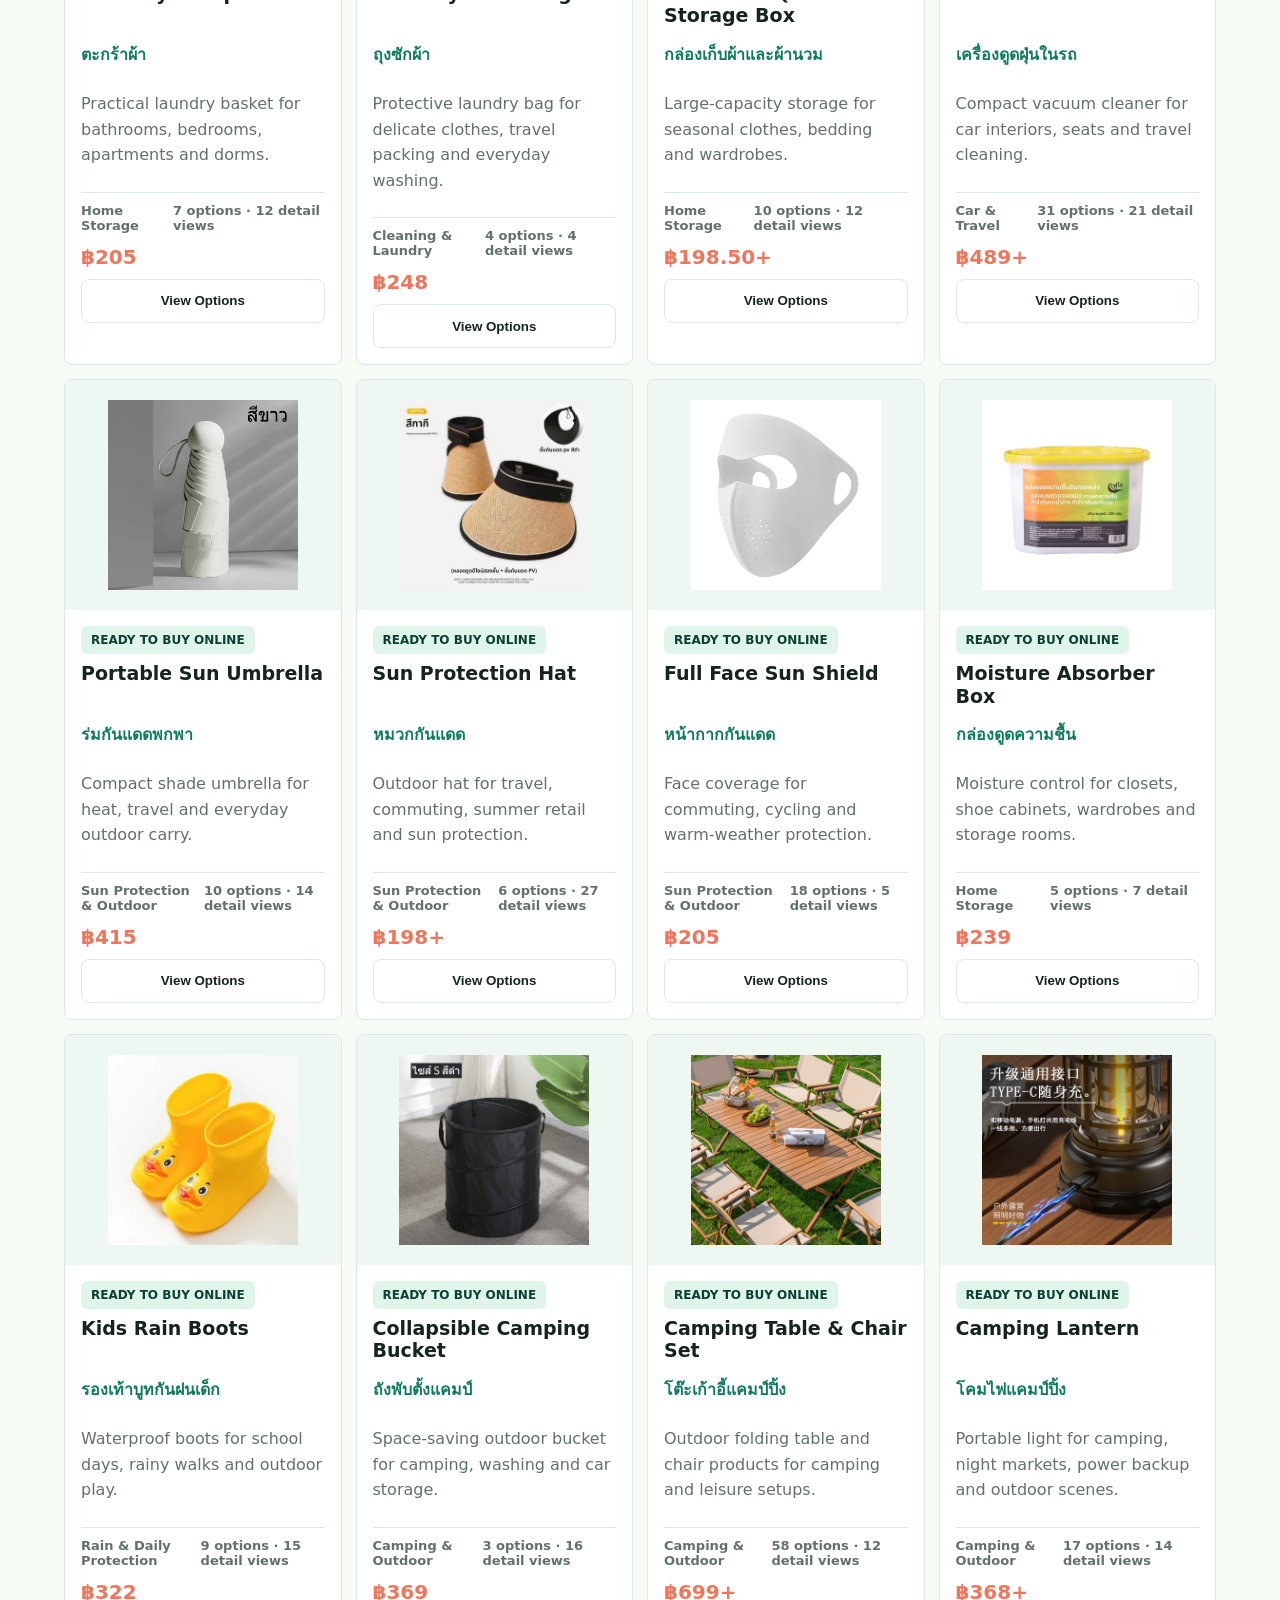
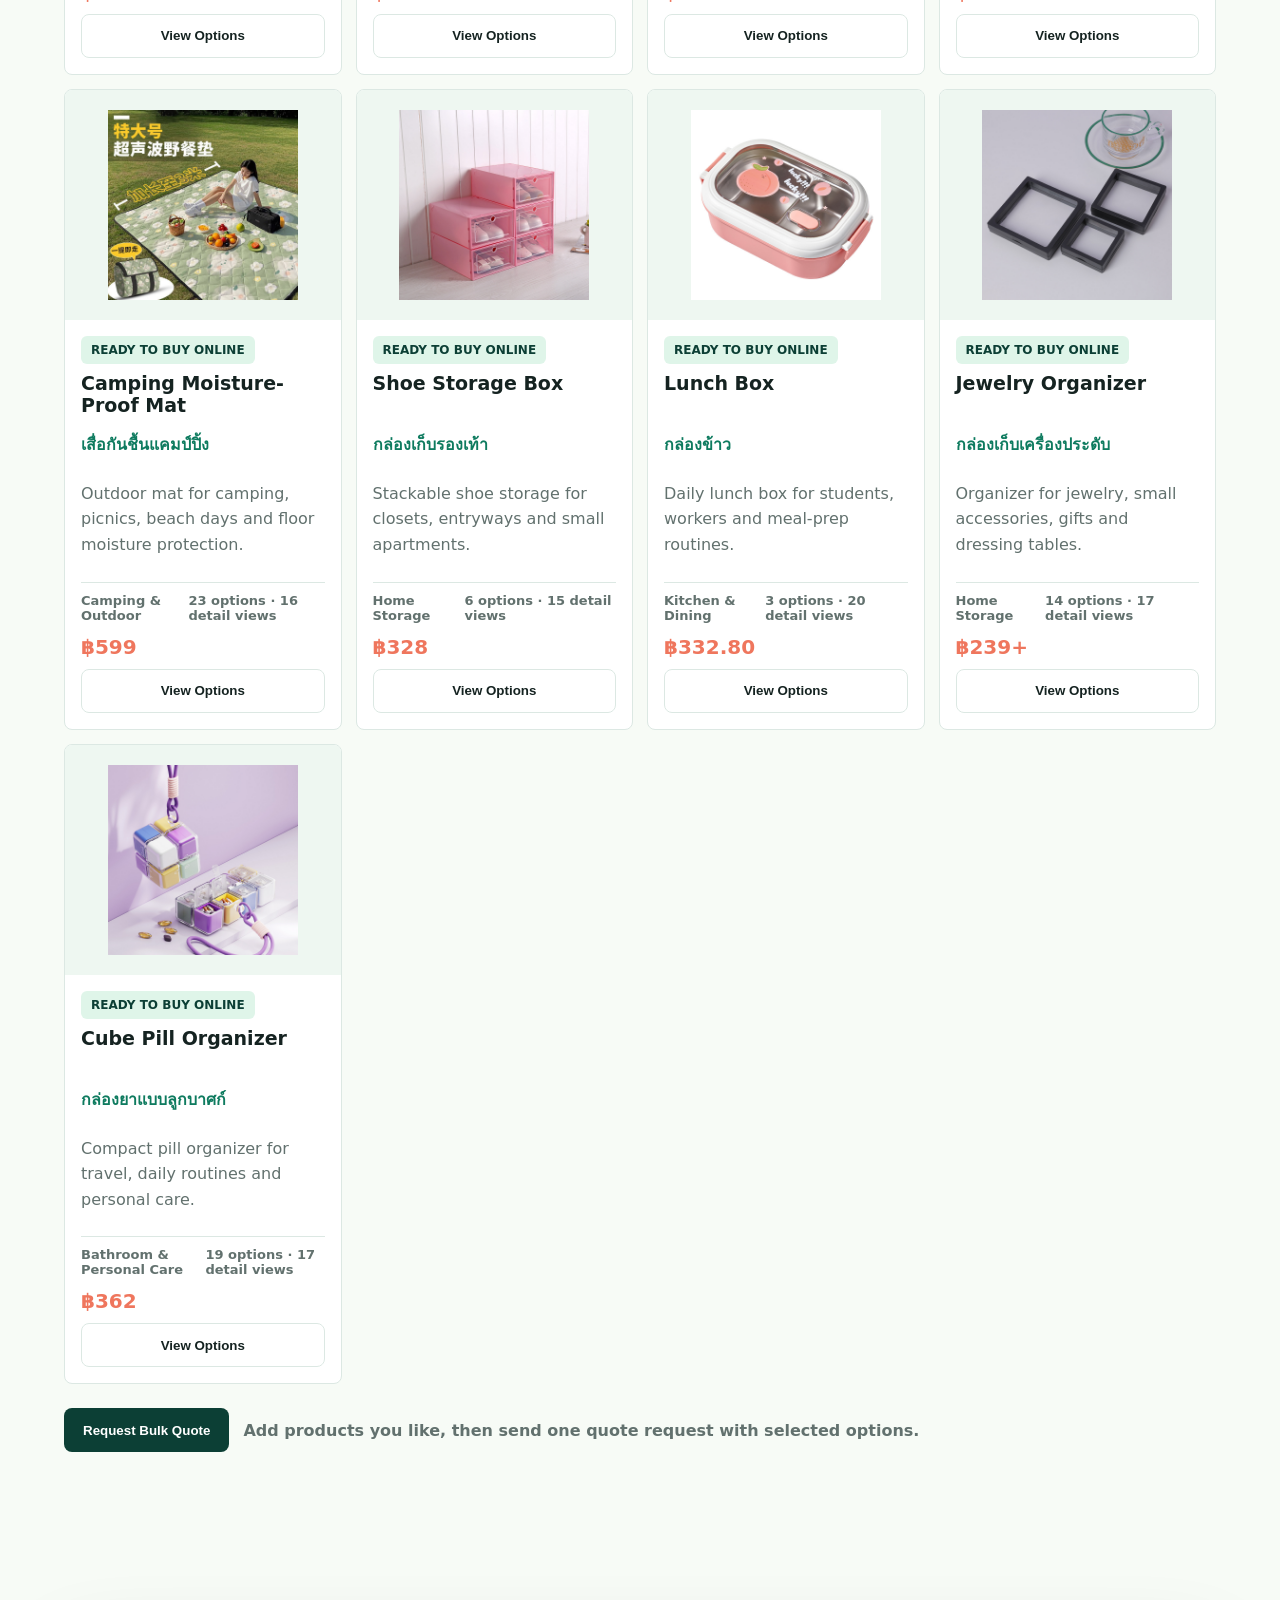
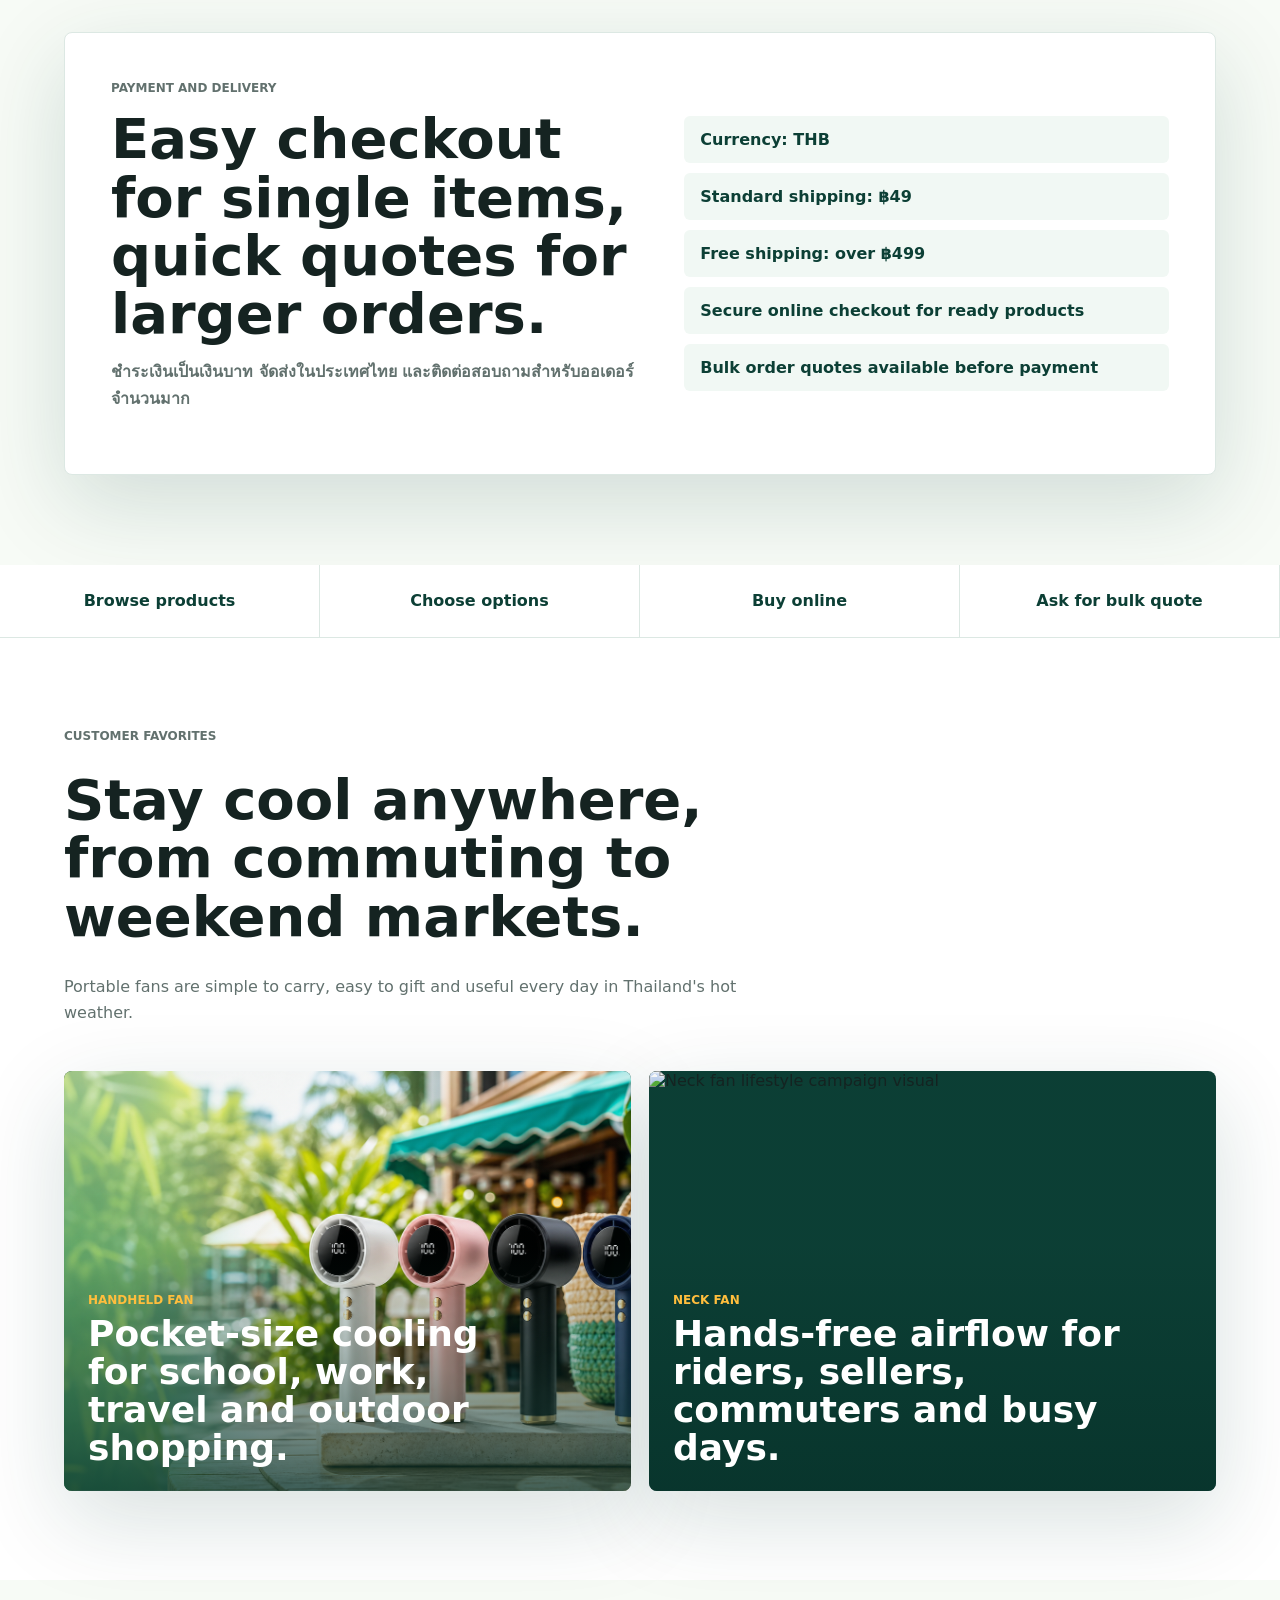
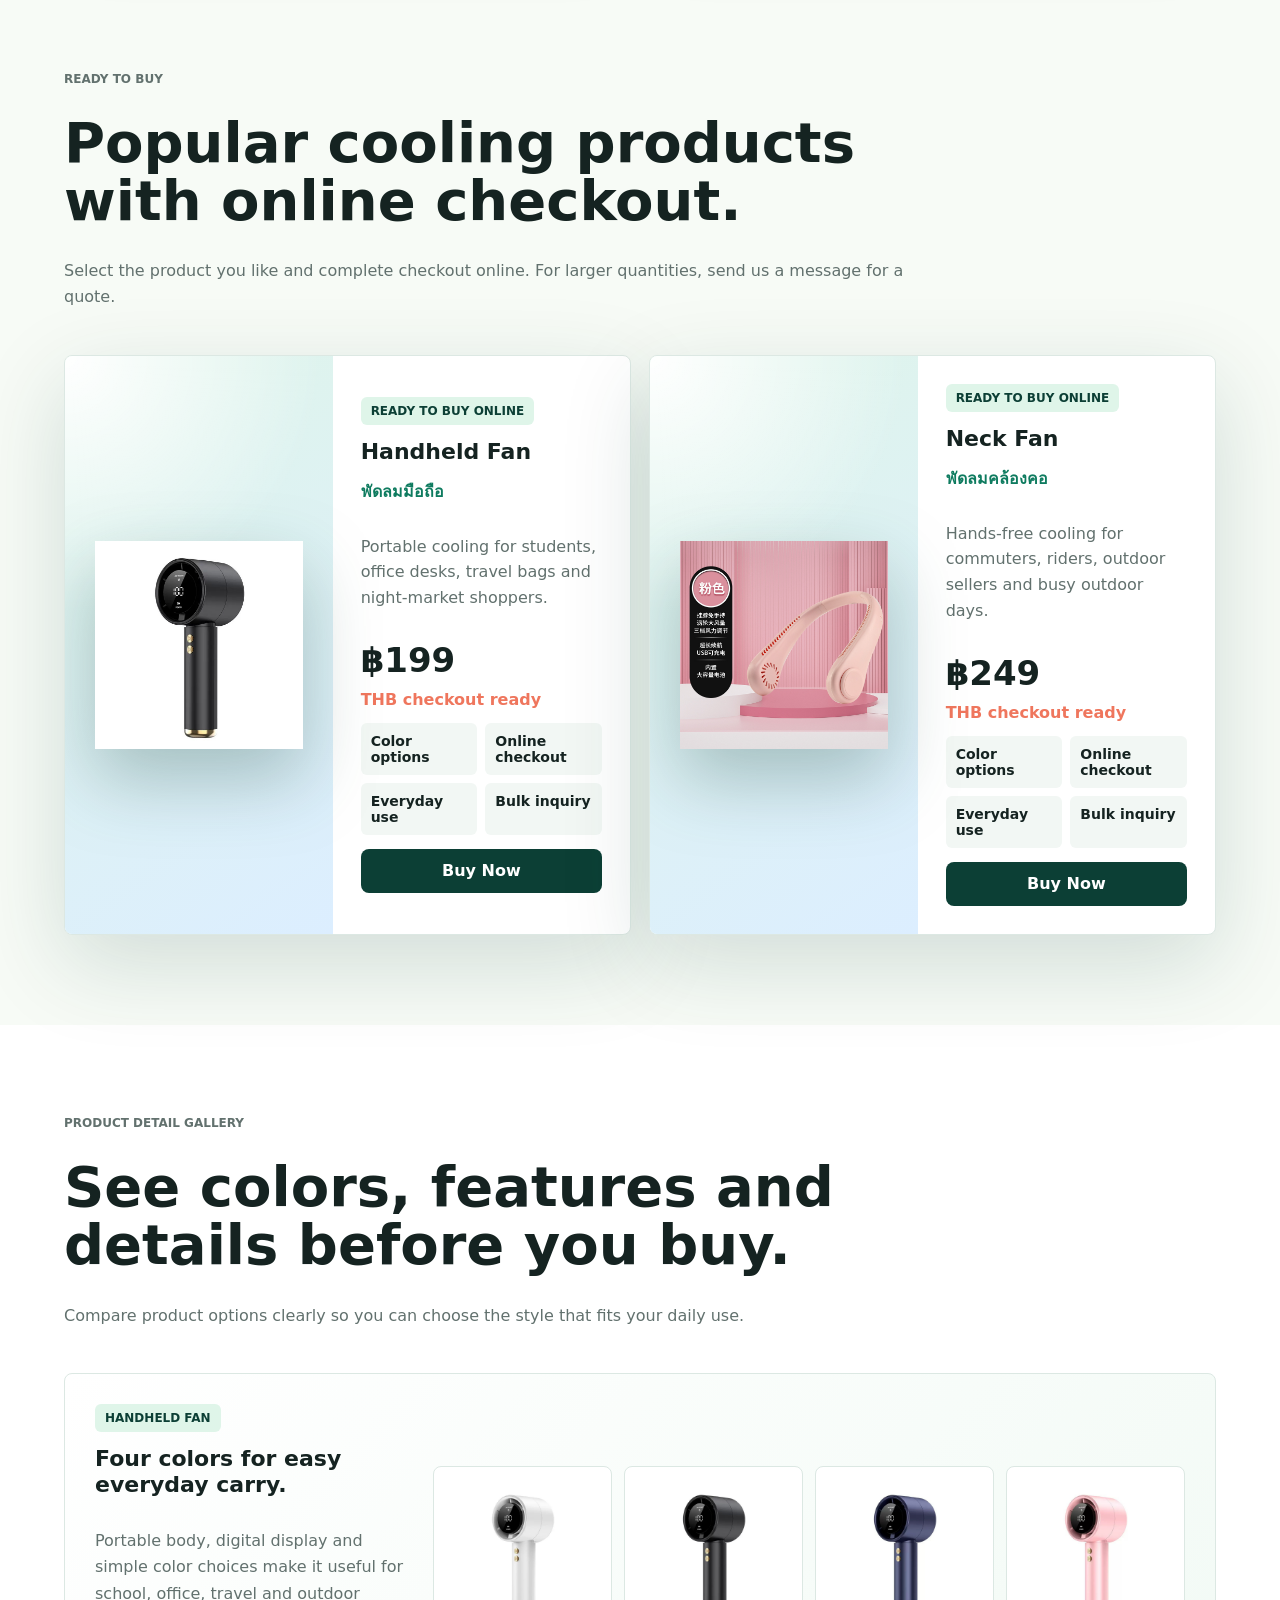
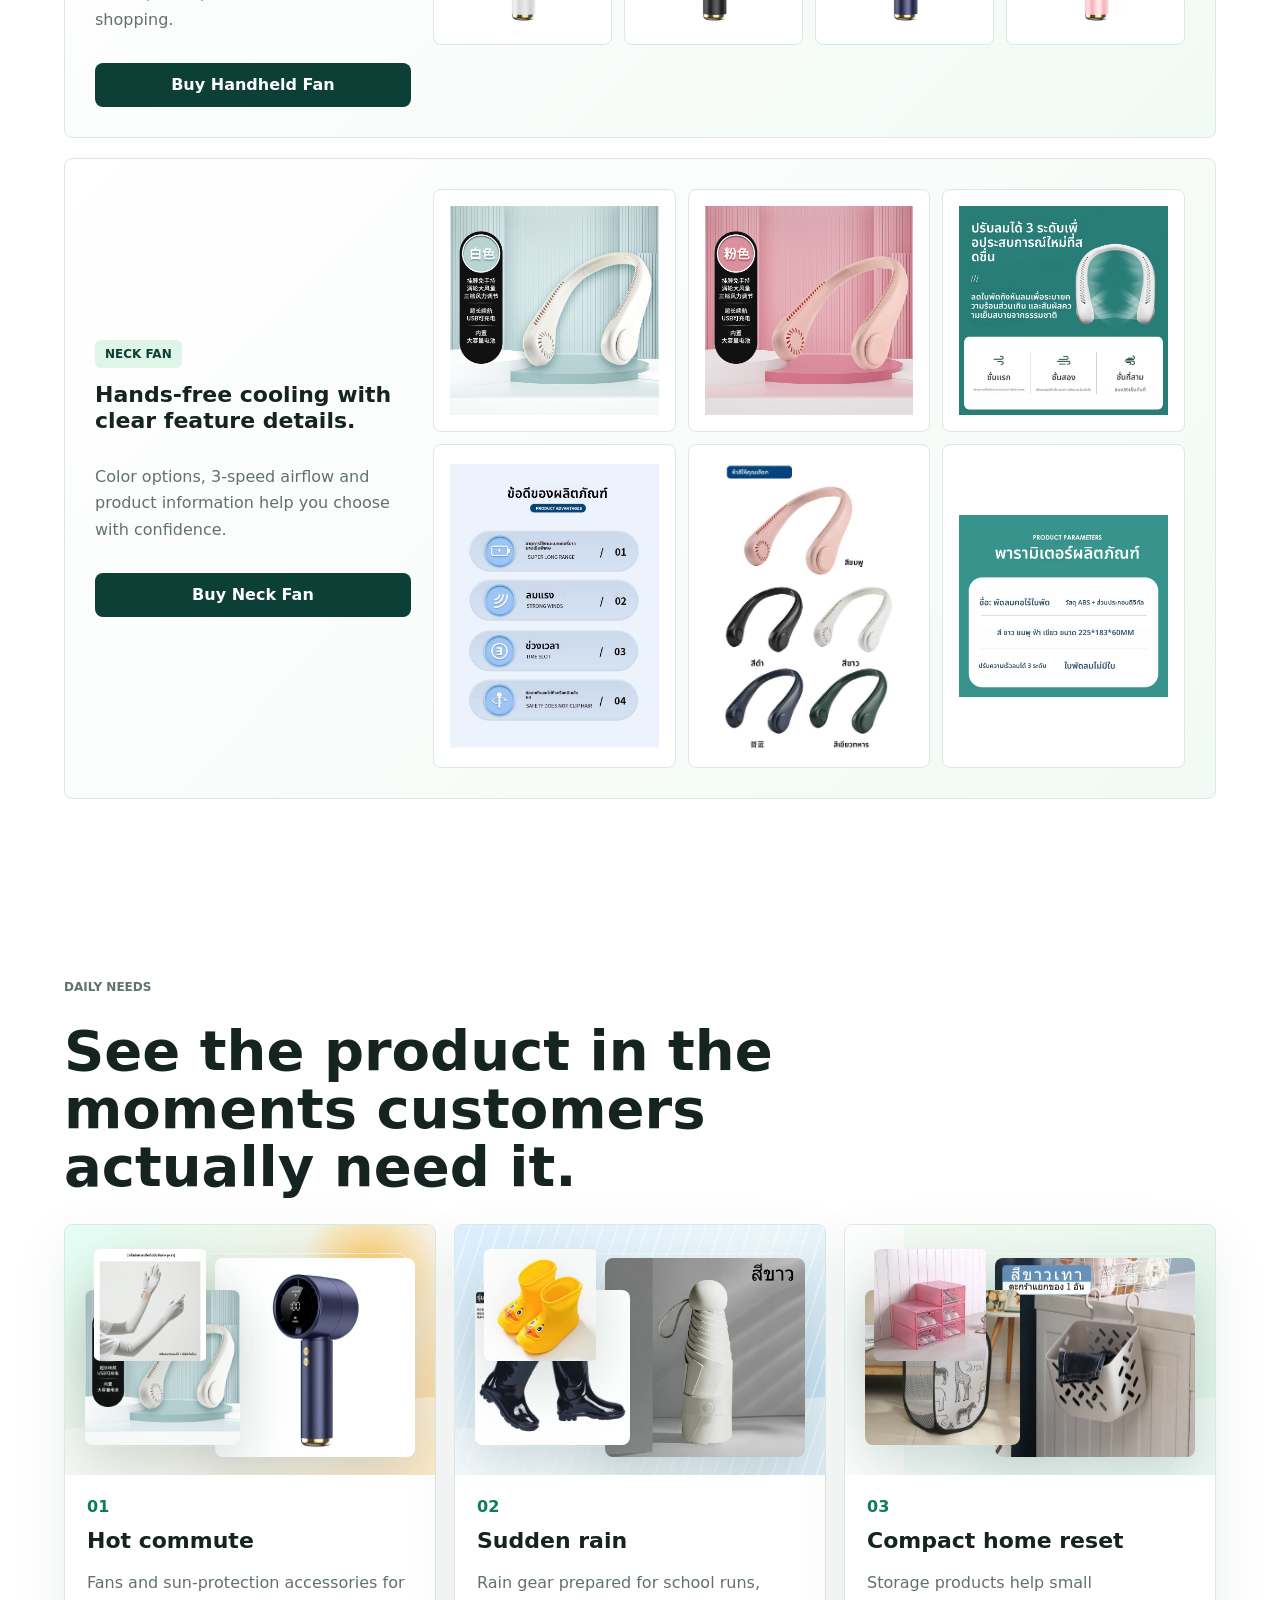
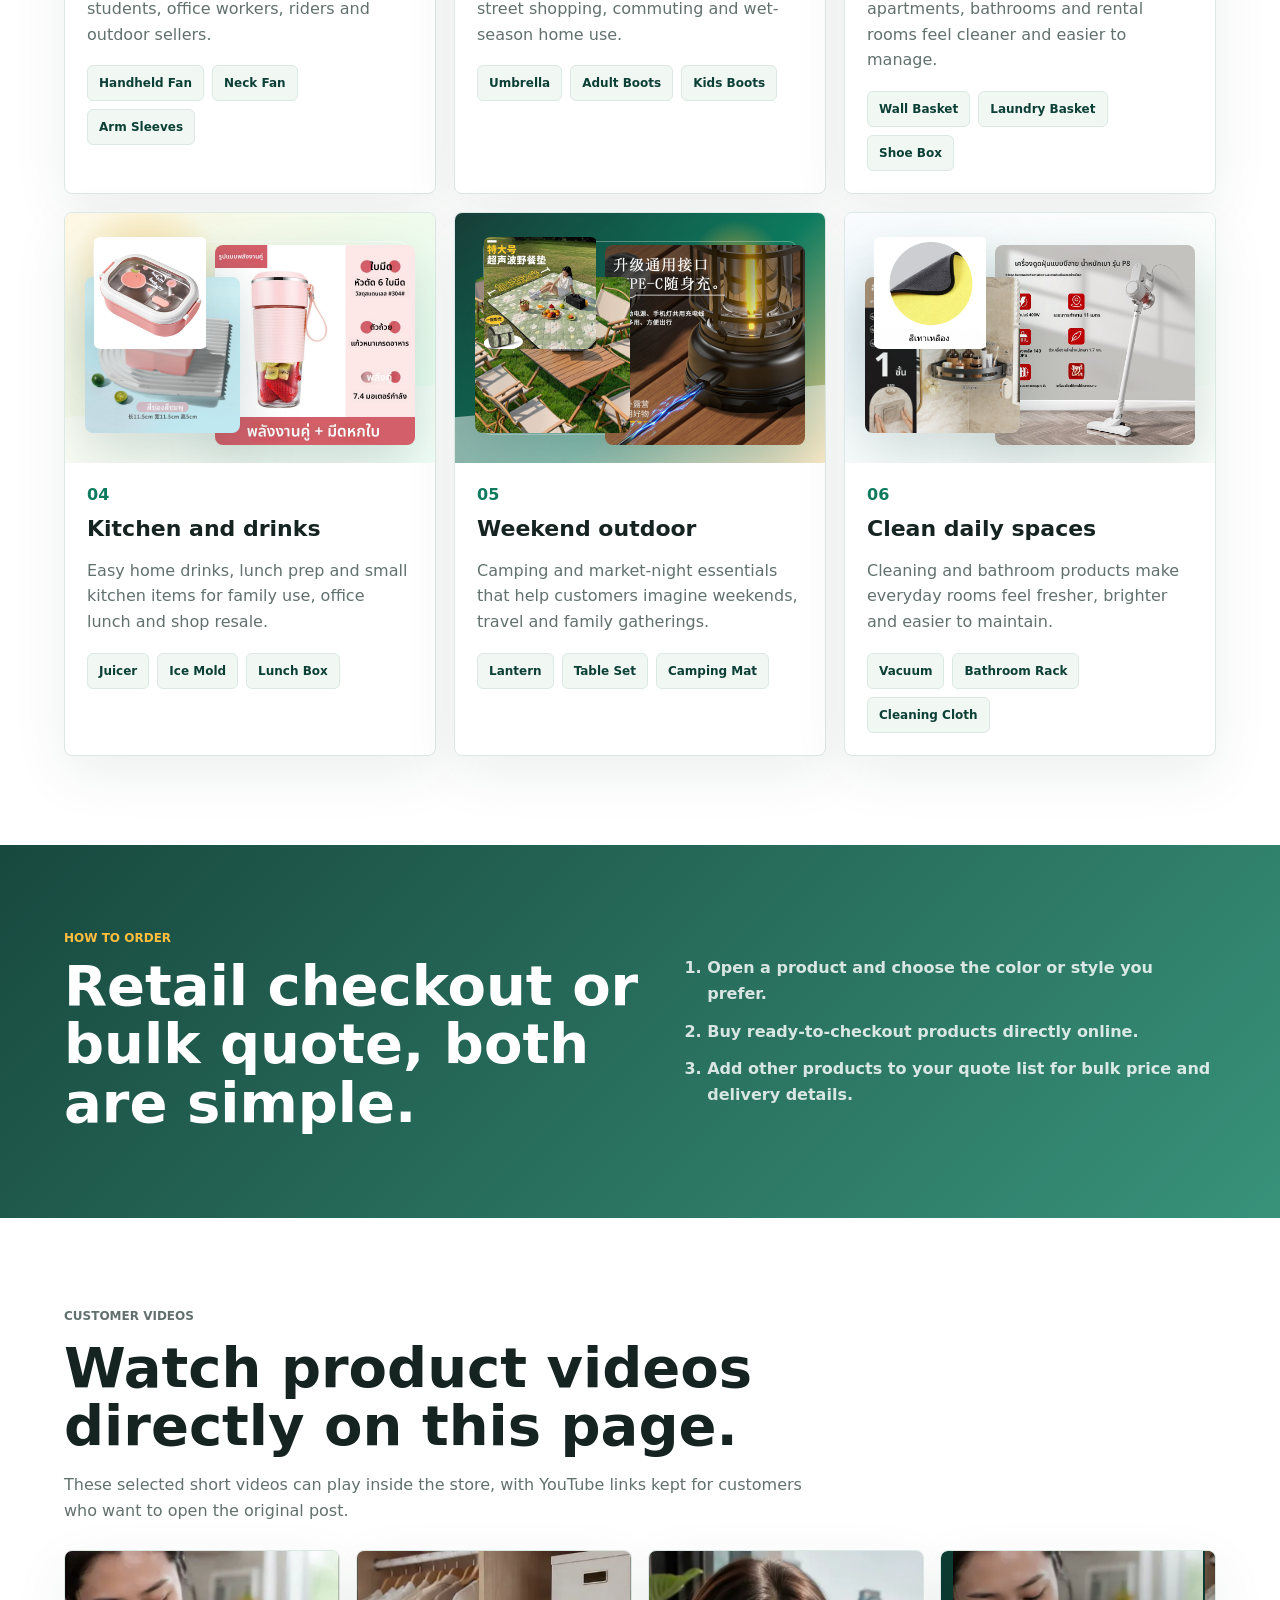
==== commit 442faf70: "Refresh final Shopify catalog cache" ====
--- a/index.html
+++ b/index.html
@@ -41,7 +41,7 @@
       }
     </script>
     <link rel="icon" href="favicon.ico" />
-    <link rel="stylesheet" href="styles.css?v=20260829-10" />
+    <link rel="stylesheet" href="styles.css?v=20260829-11" />
   </head>
   <body>
     <header class="site-header">
@@ -450,7 +450,7 @@
       <span>Cooling, rain, storage, cleaning, kitchen, camping and everyday essentials for Thailand.</span>
     </footer>
 
-    <script src="assets/catalog-data.js?v=20260829-10"></script>
-    <script src="script.js?v=20260829-10"></script>
+    <script src="assets/catalog-data.js?v=20260829-11"></script>
+    <script src="script.js?v=20260829-11"></script>
   </body>
 </html>
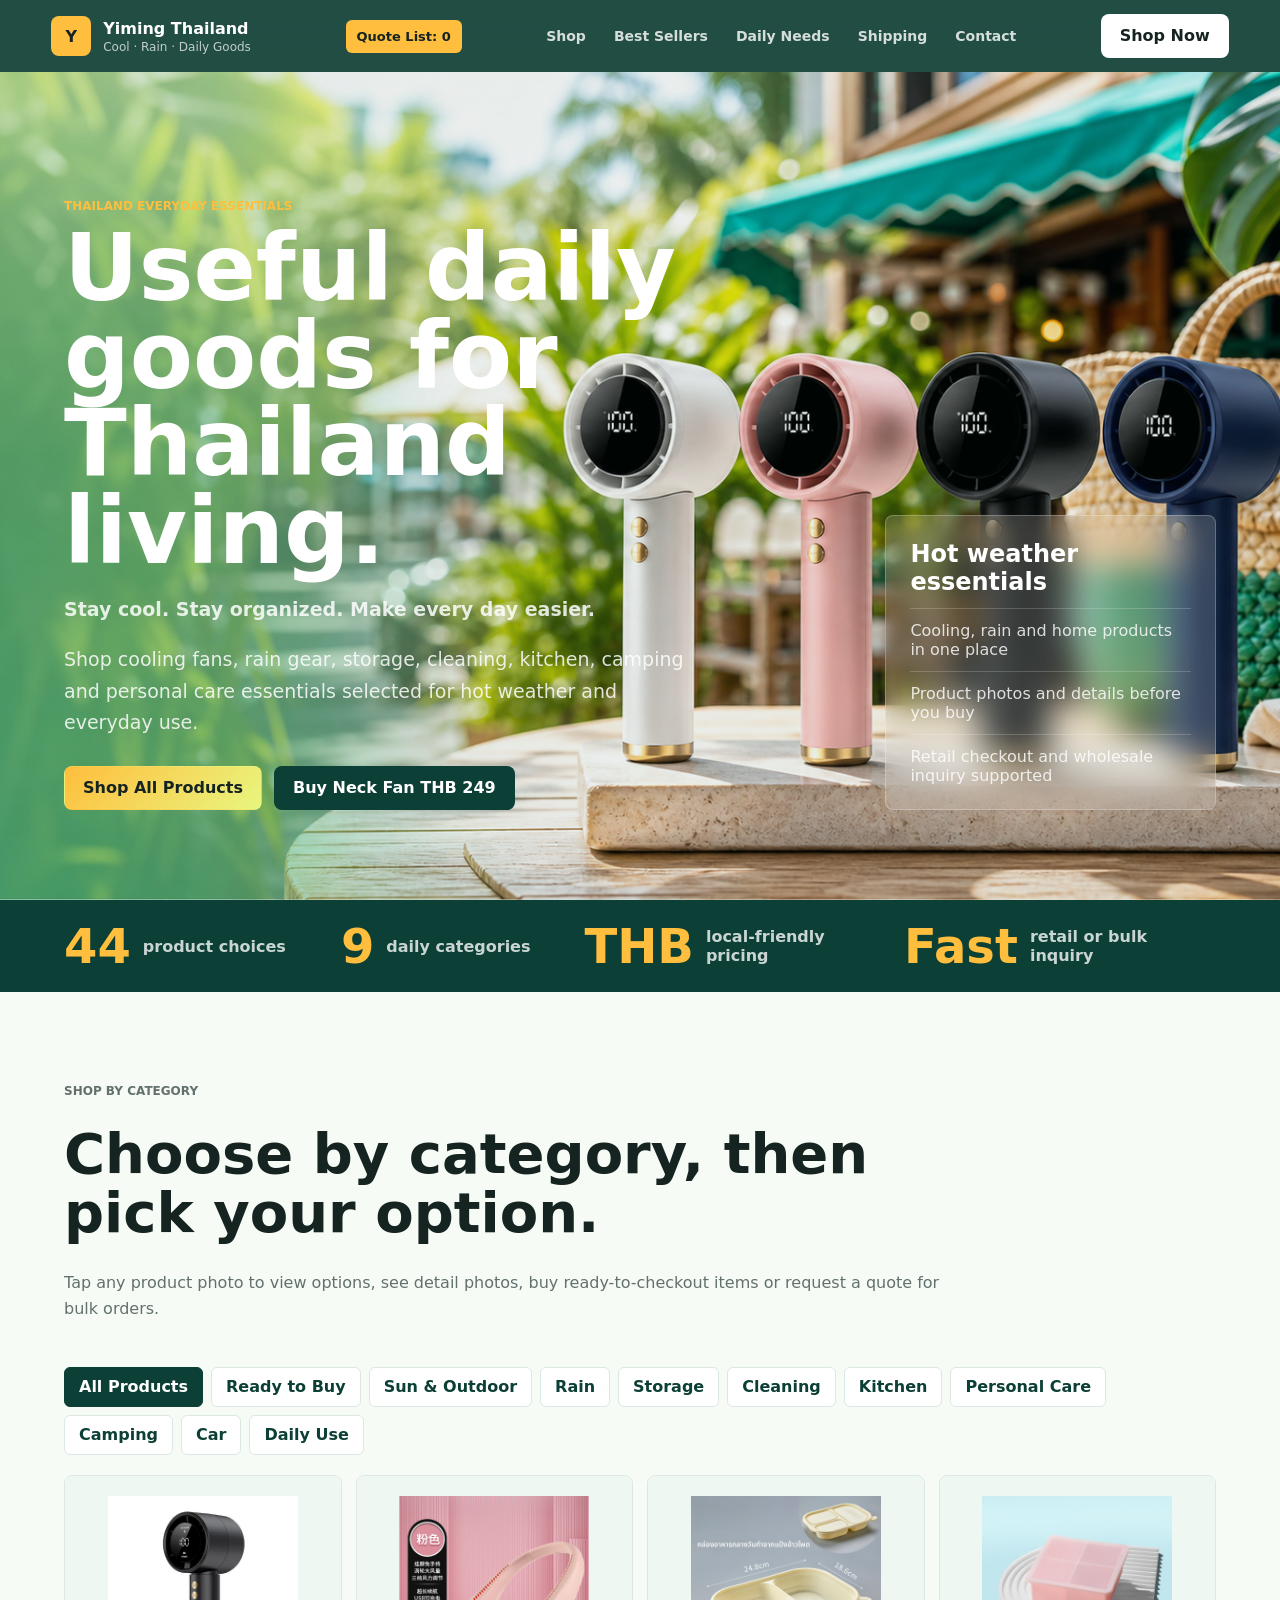
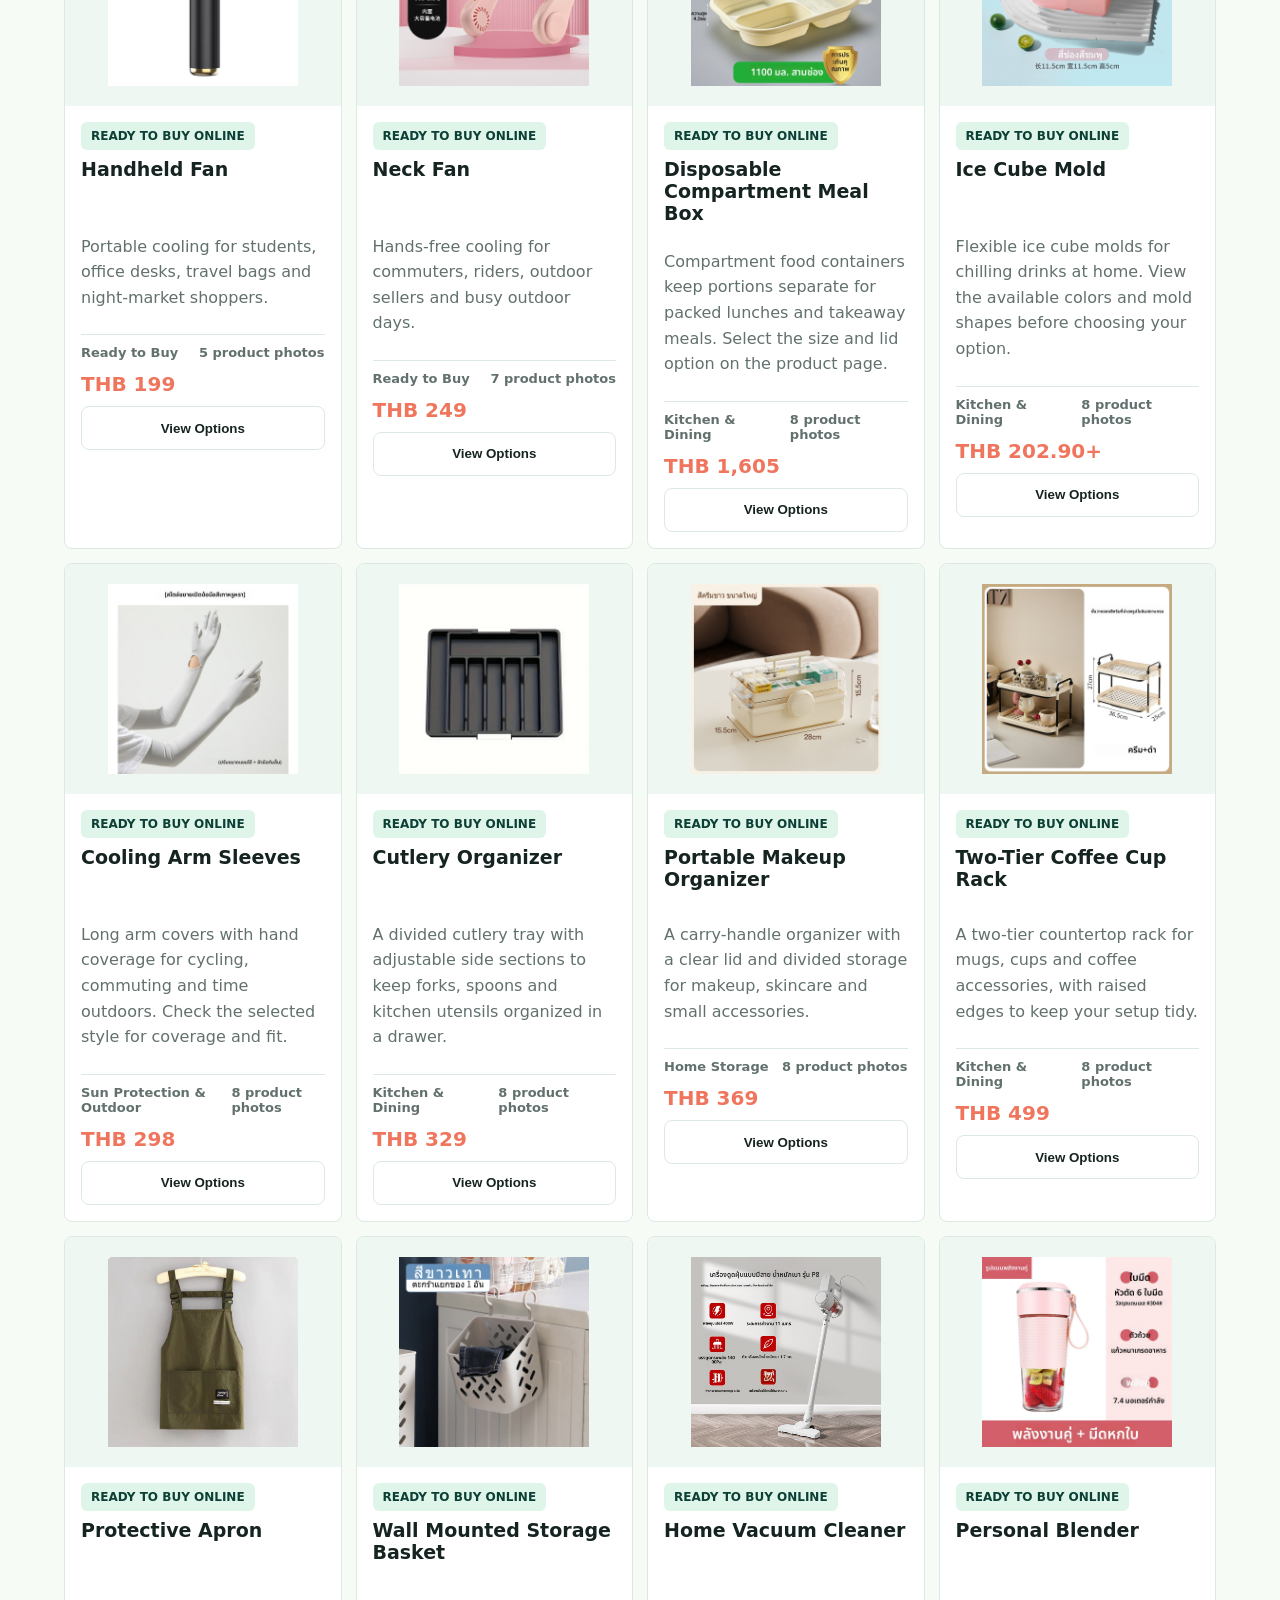
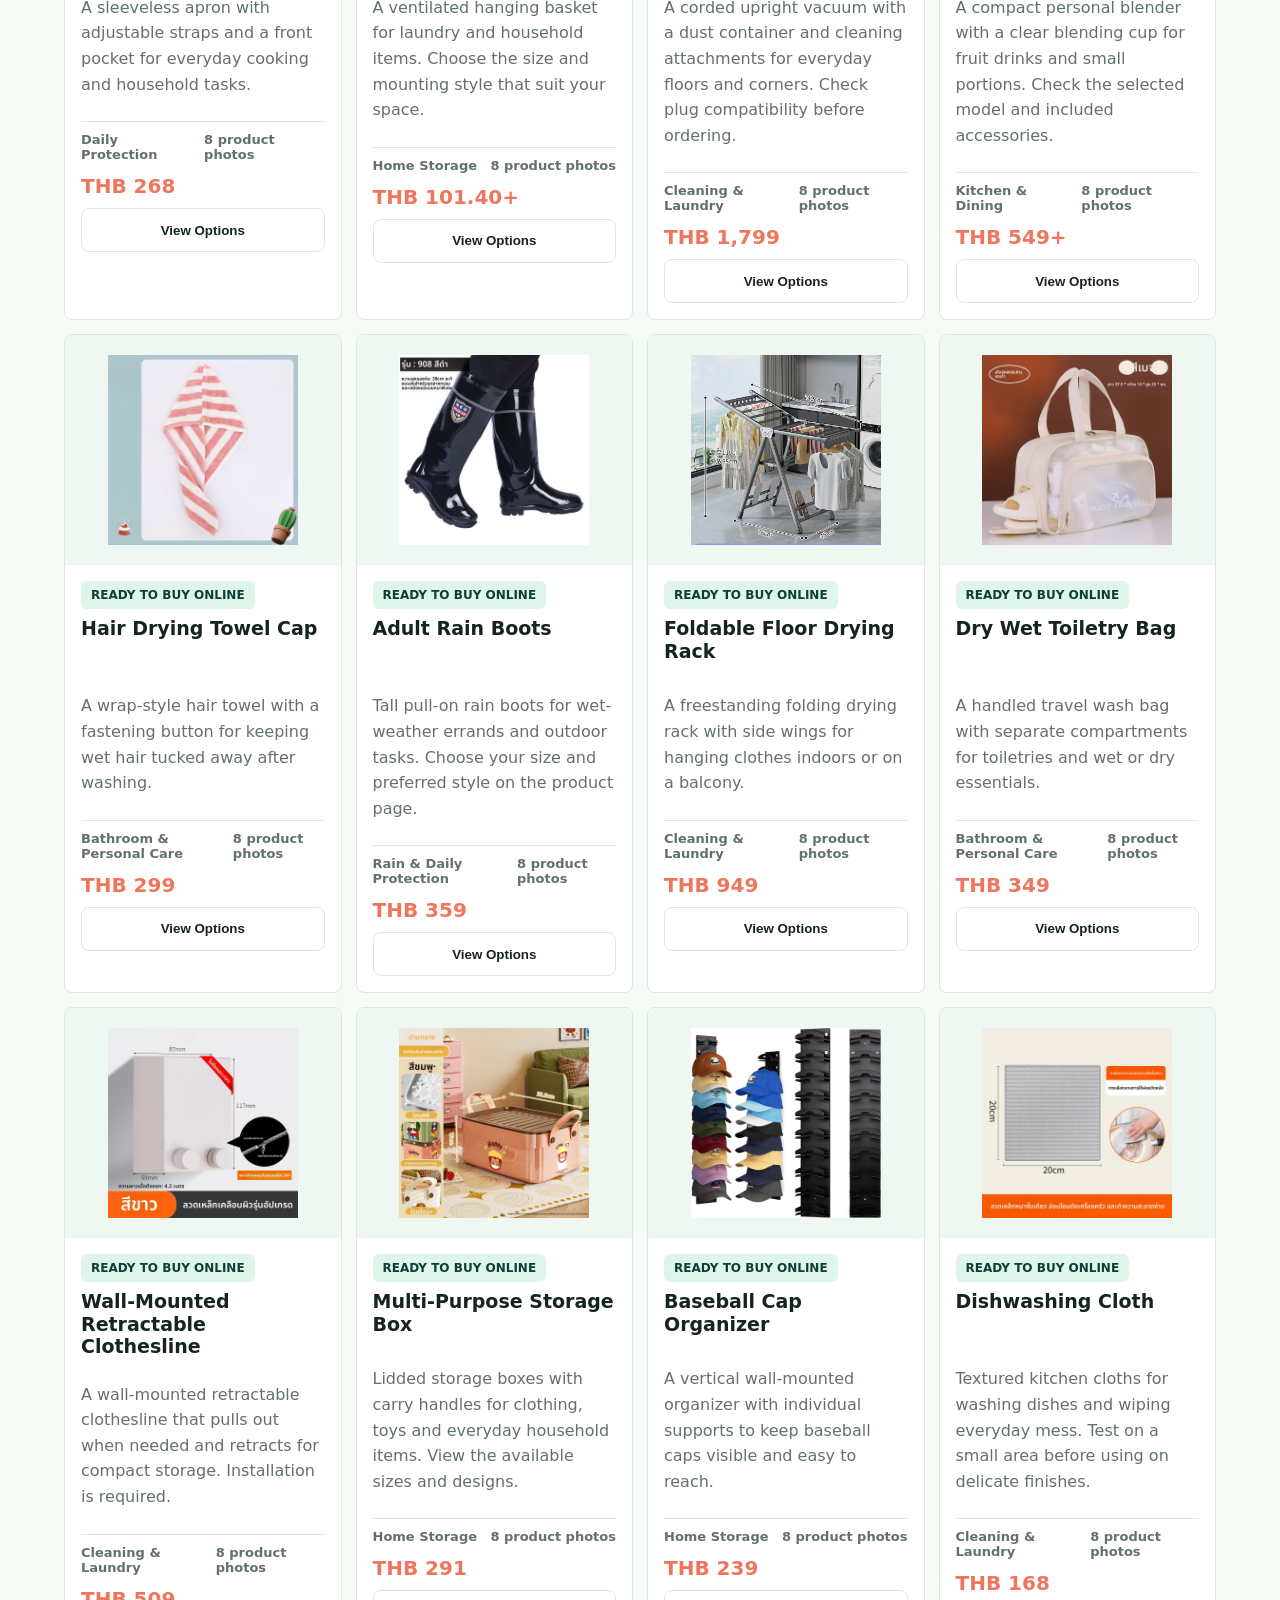
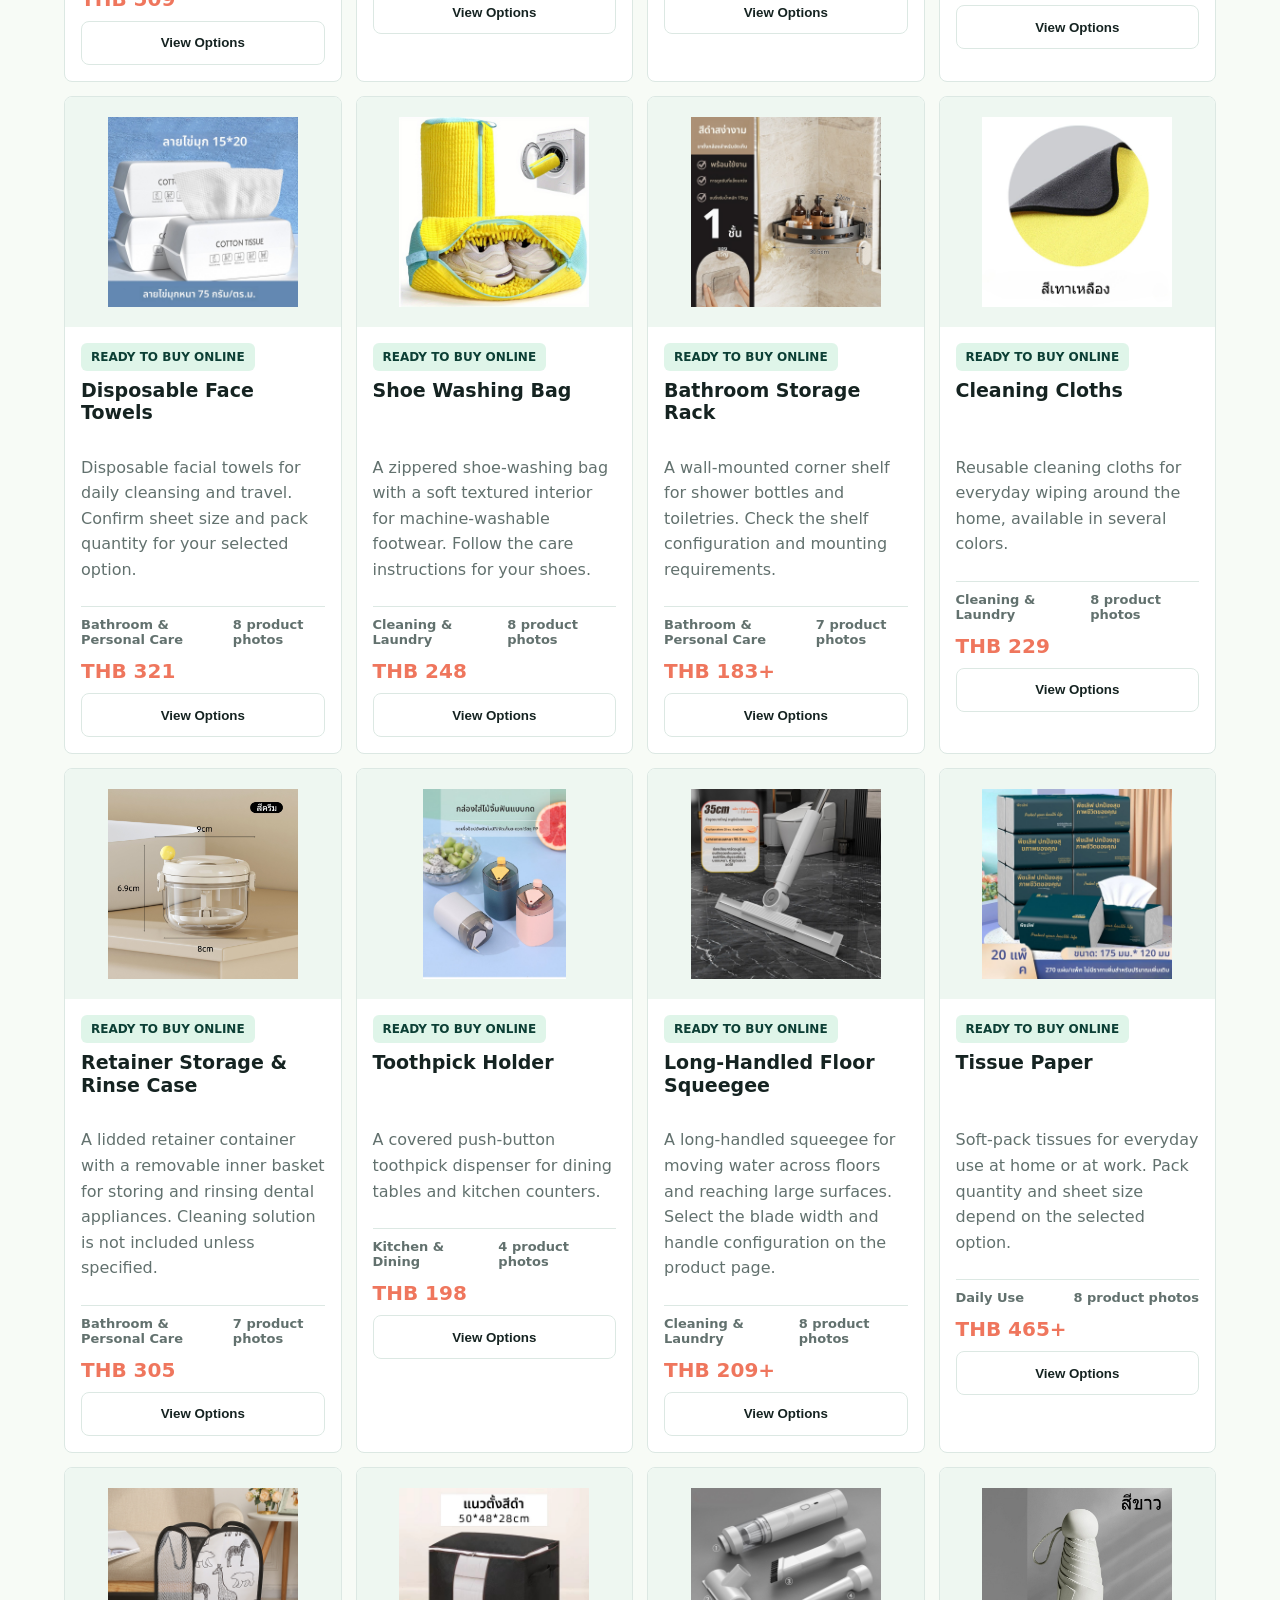
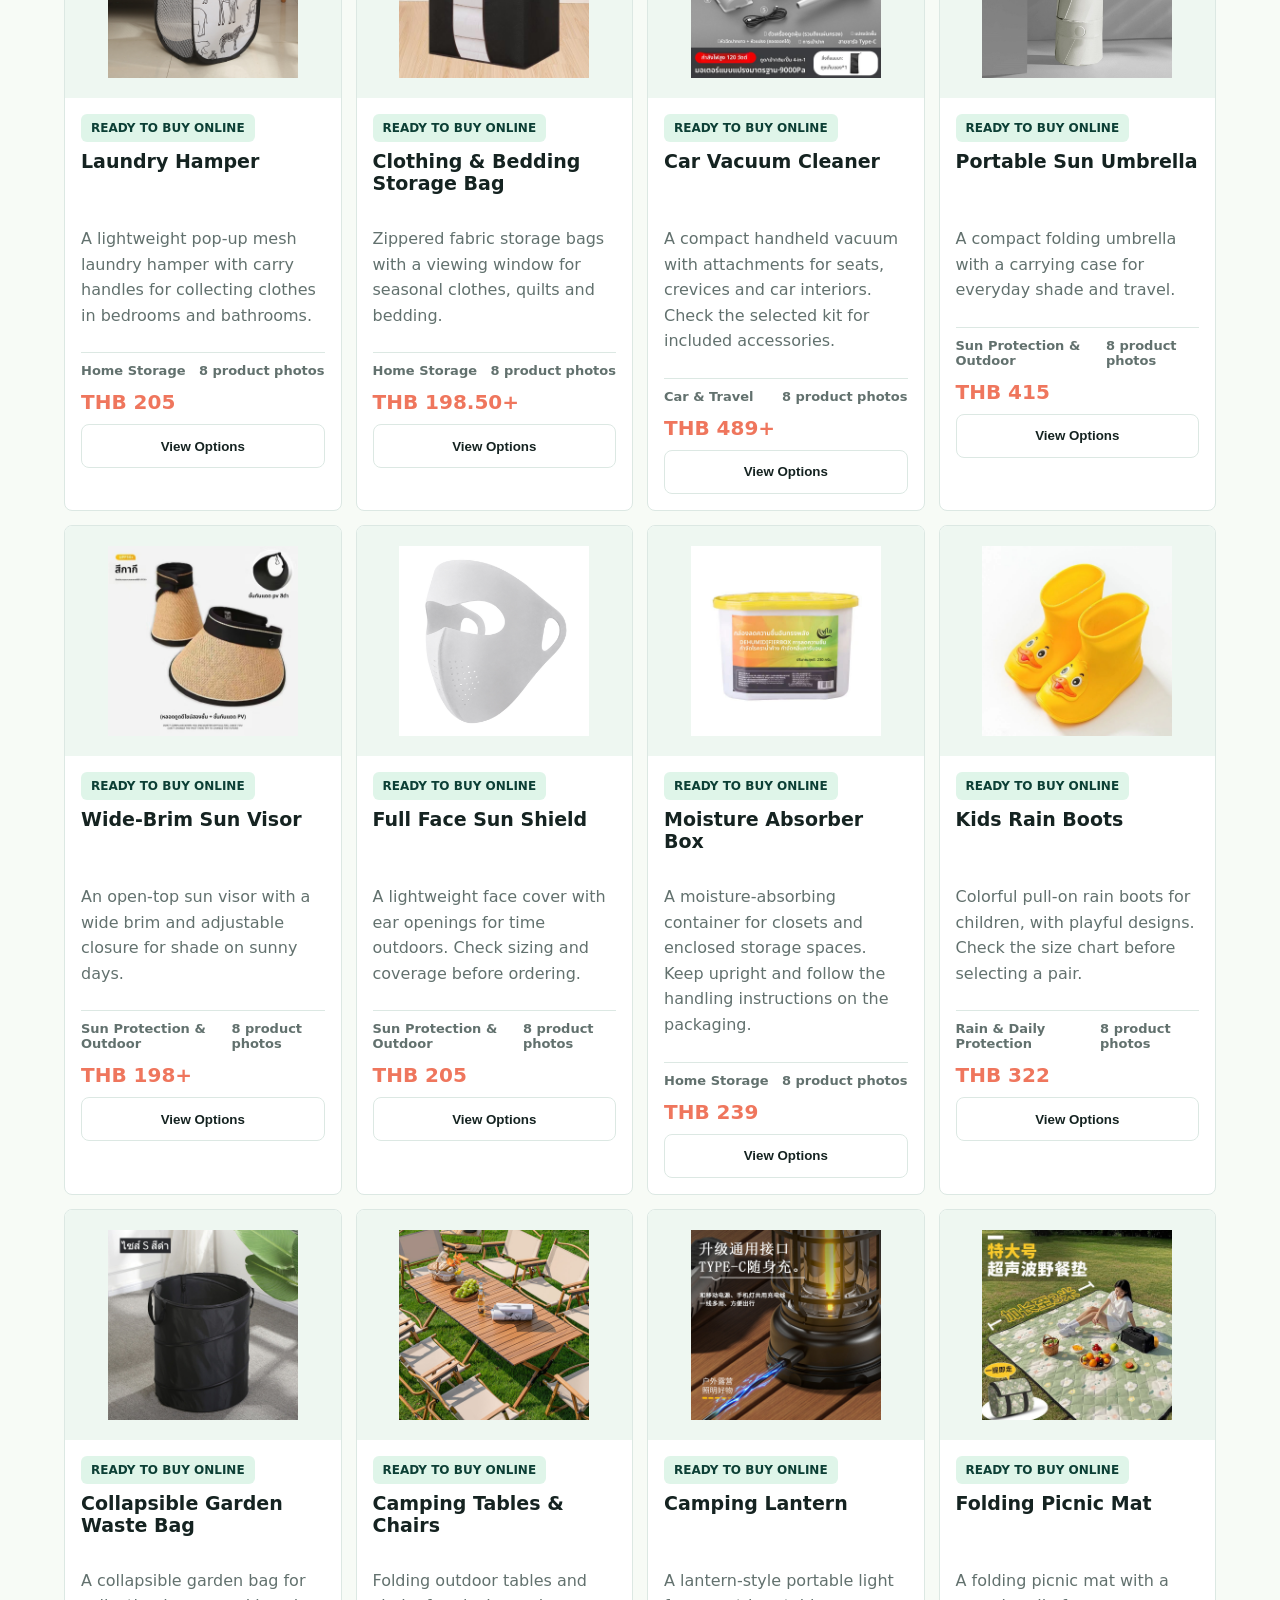
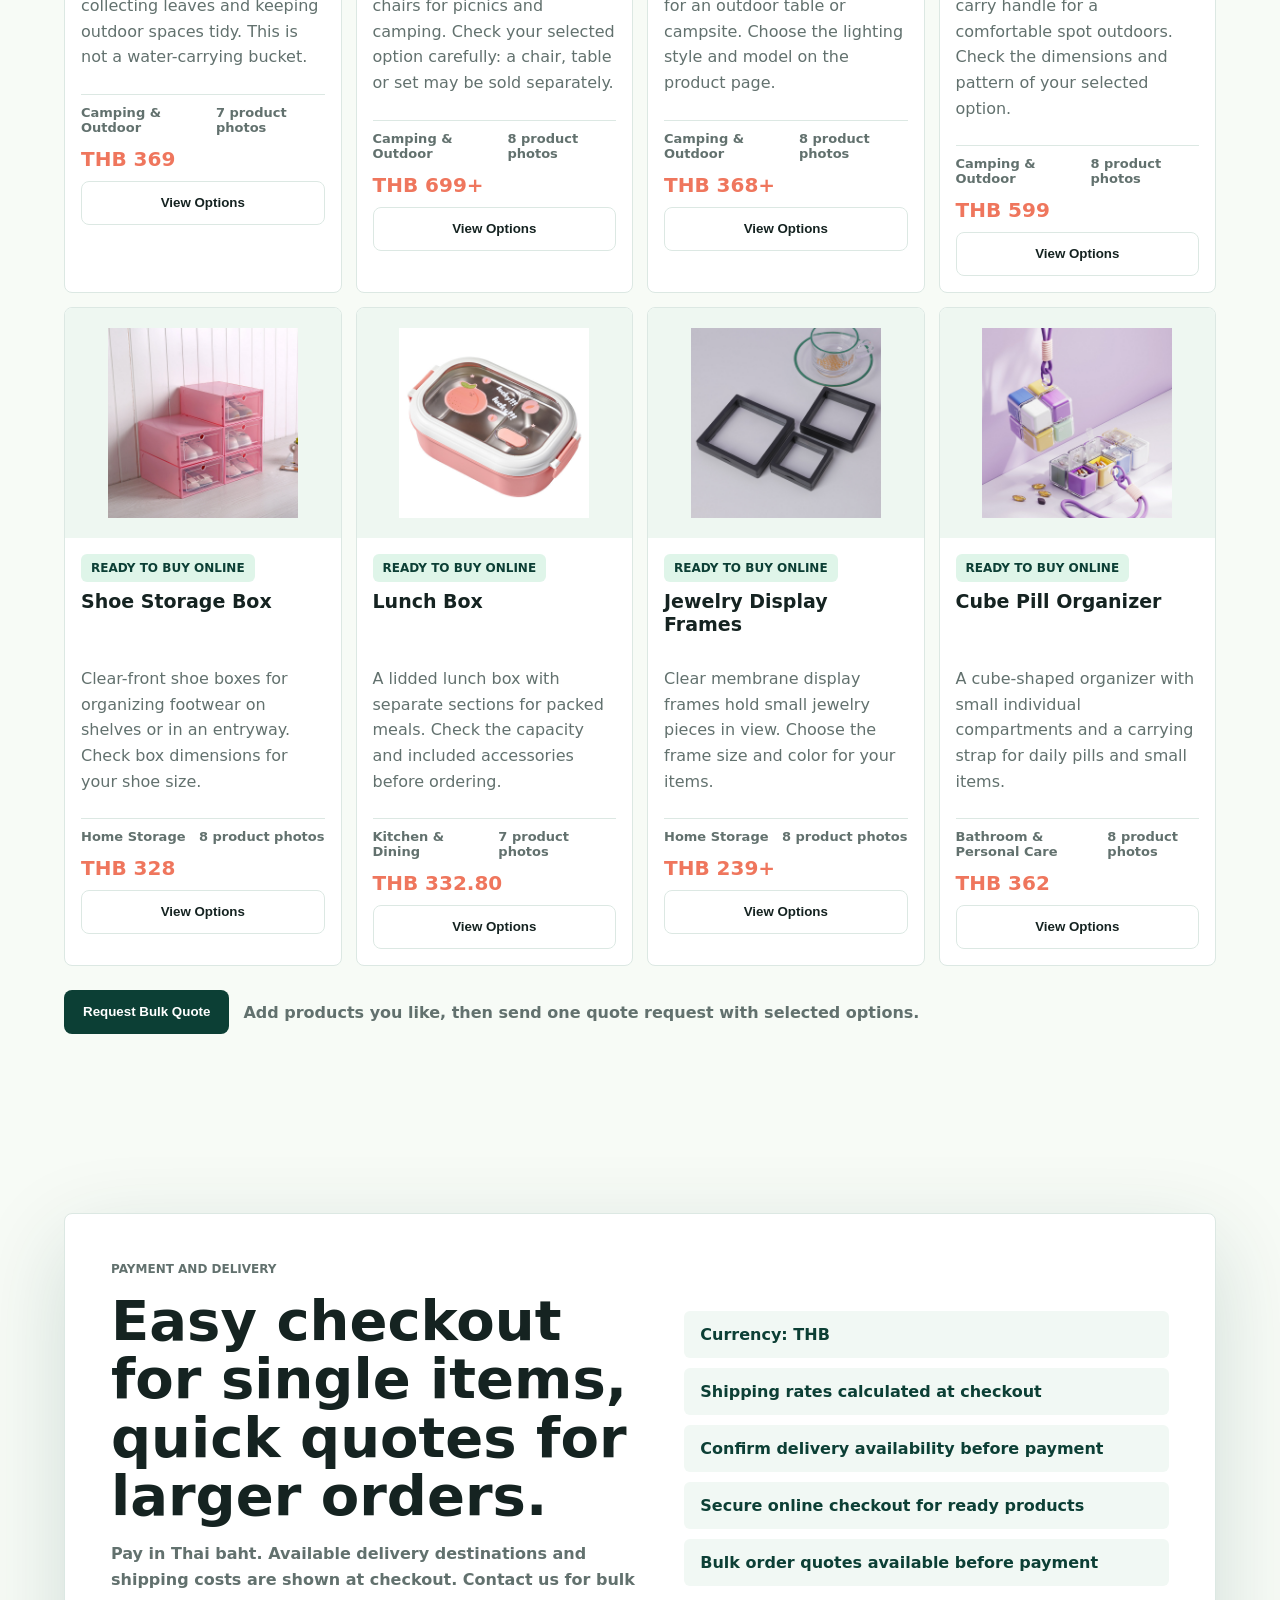
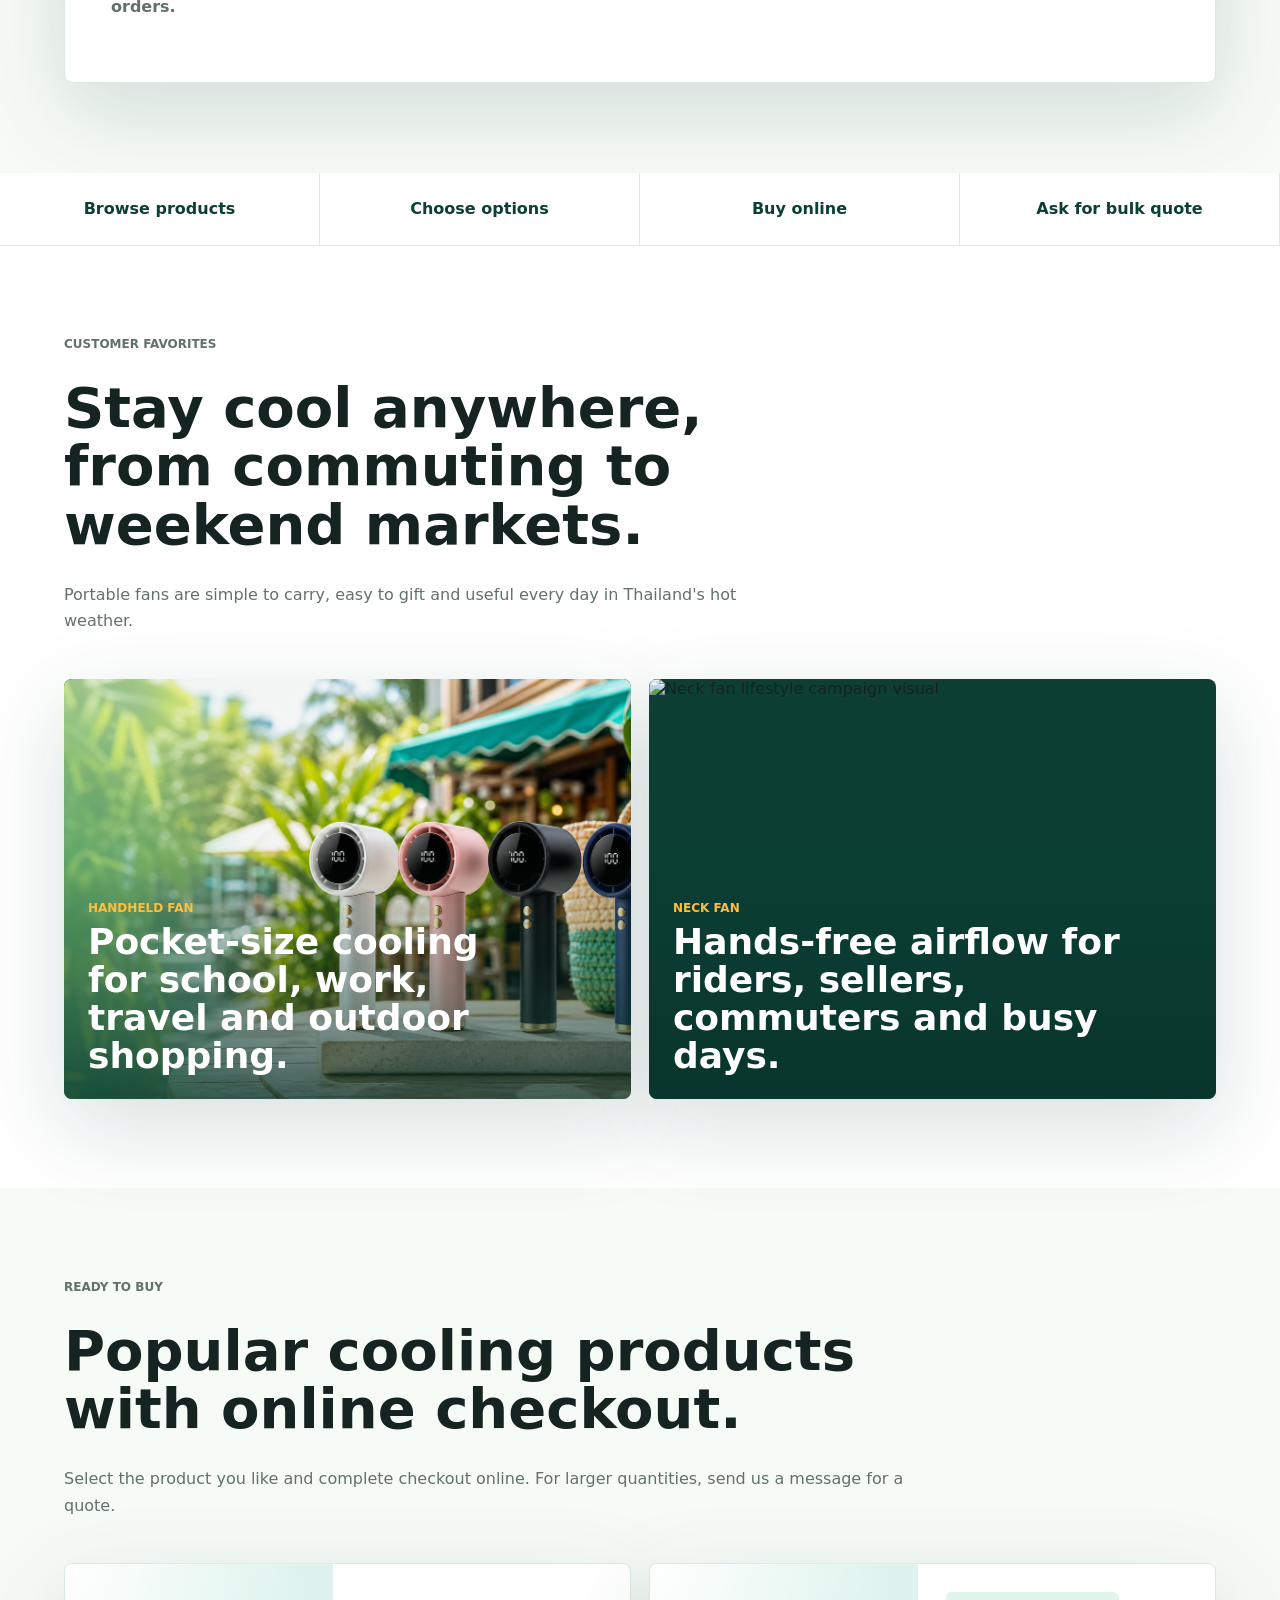
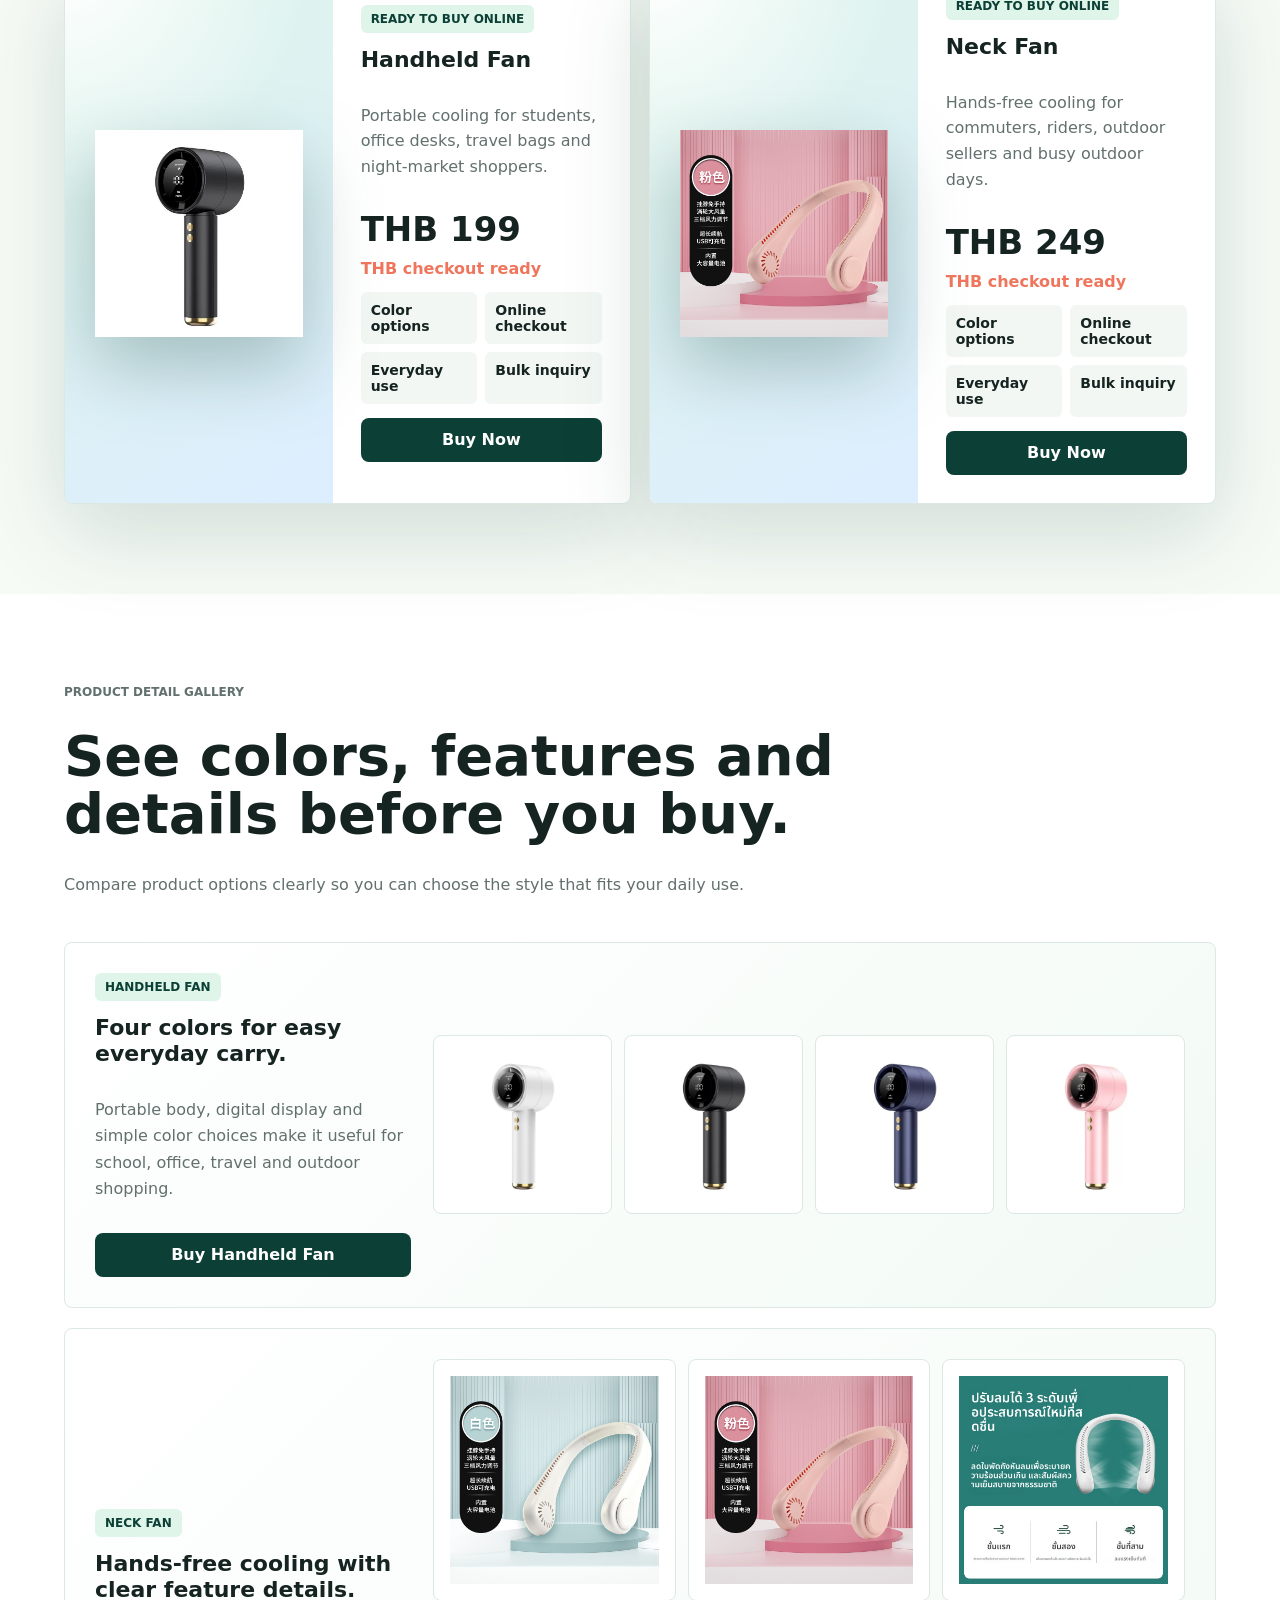
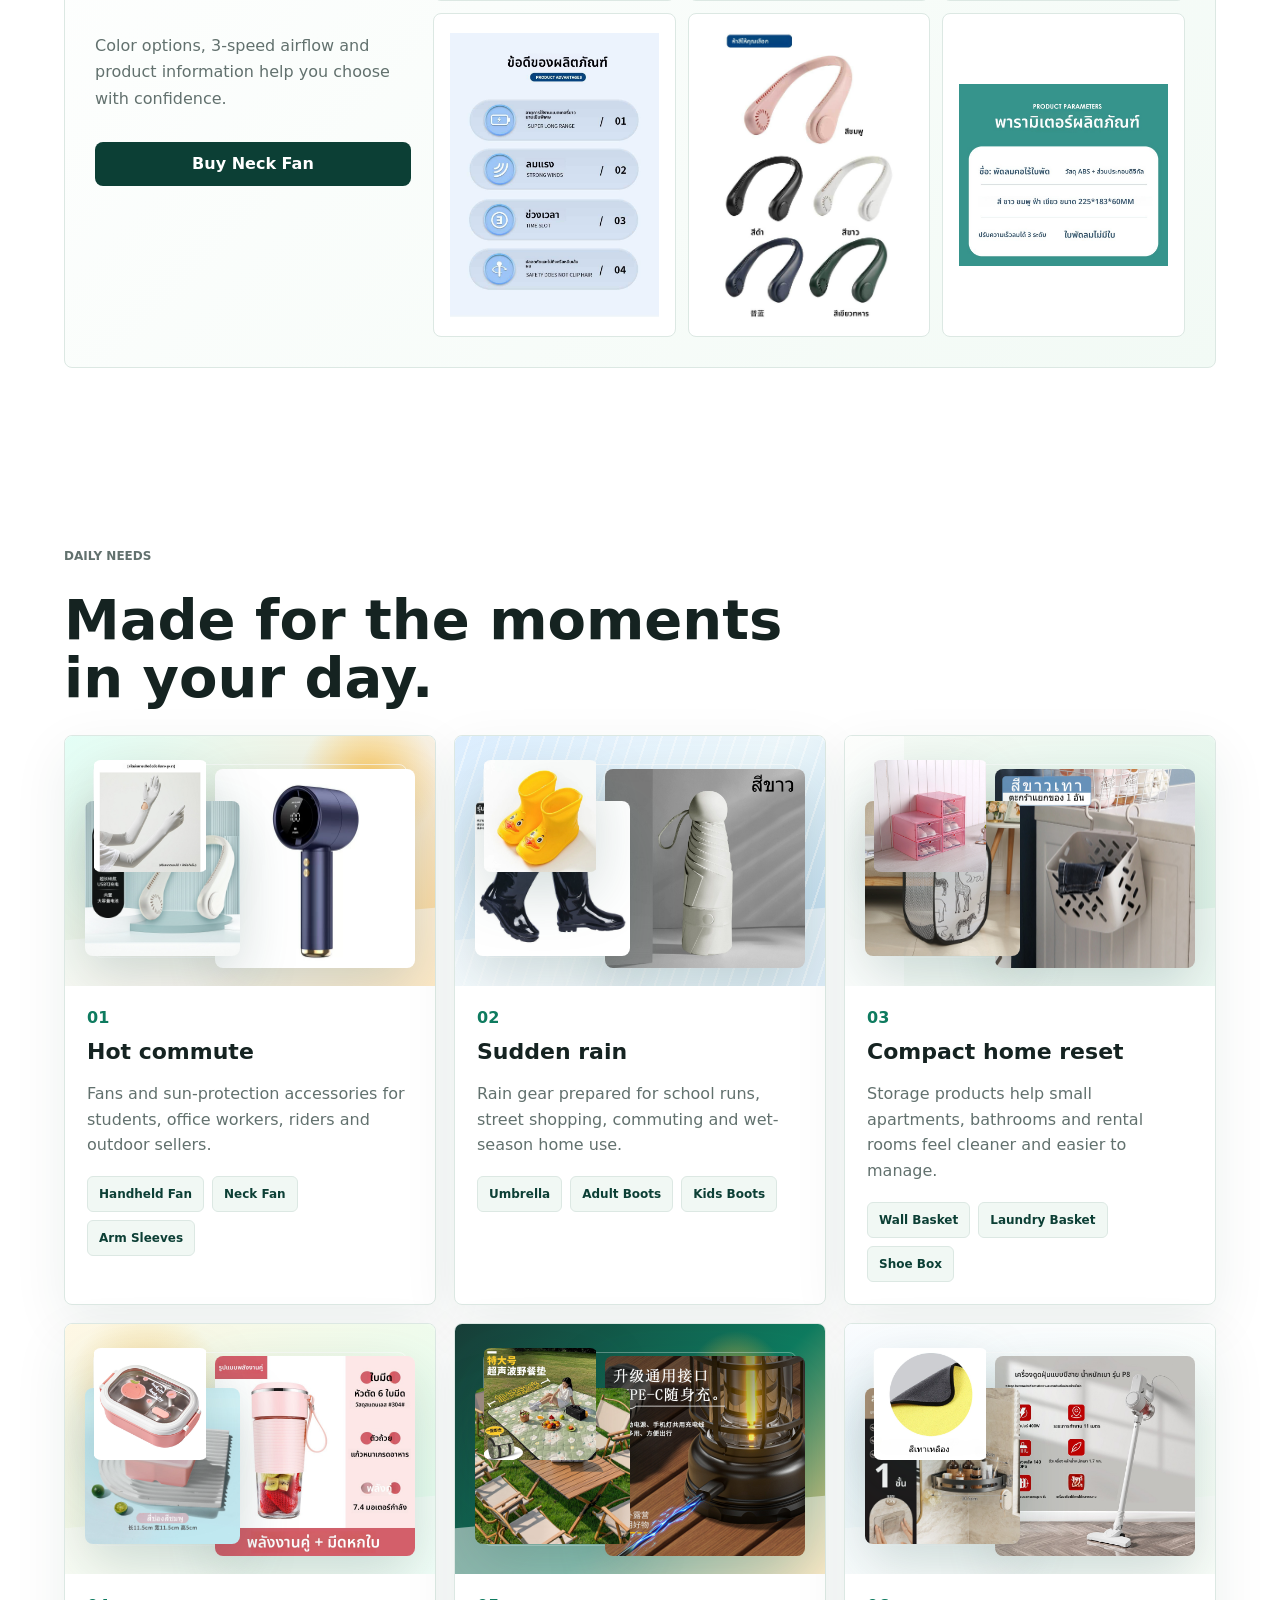
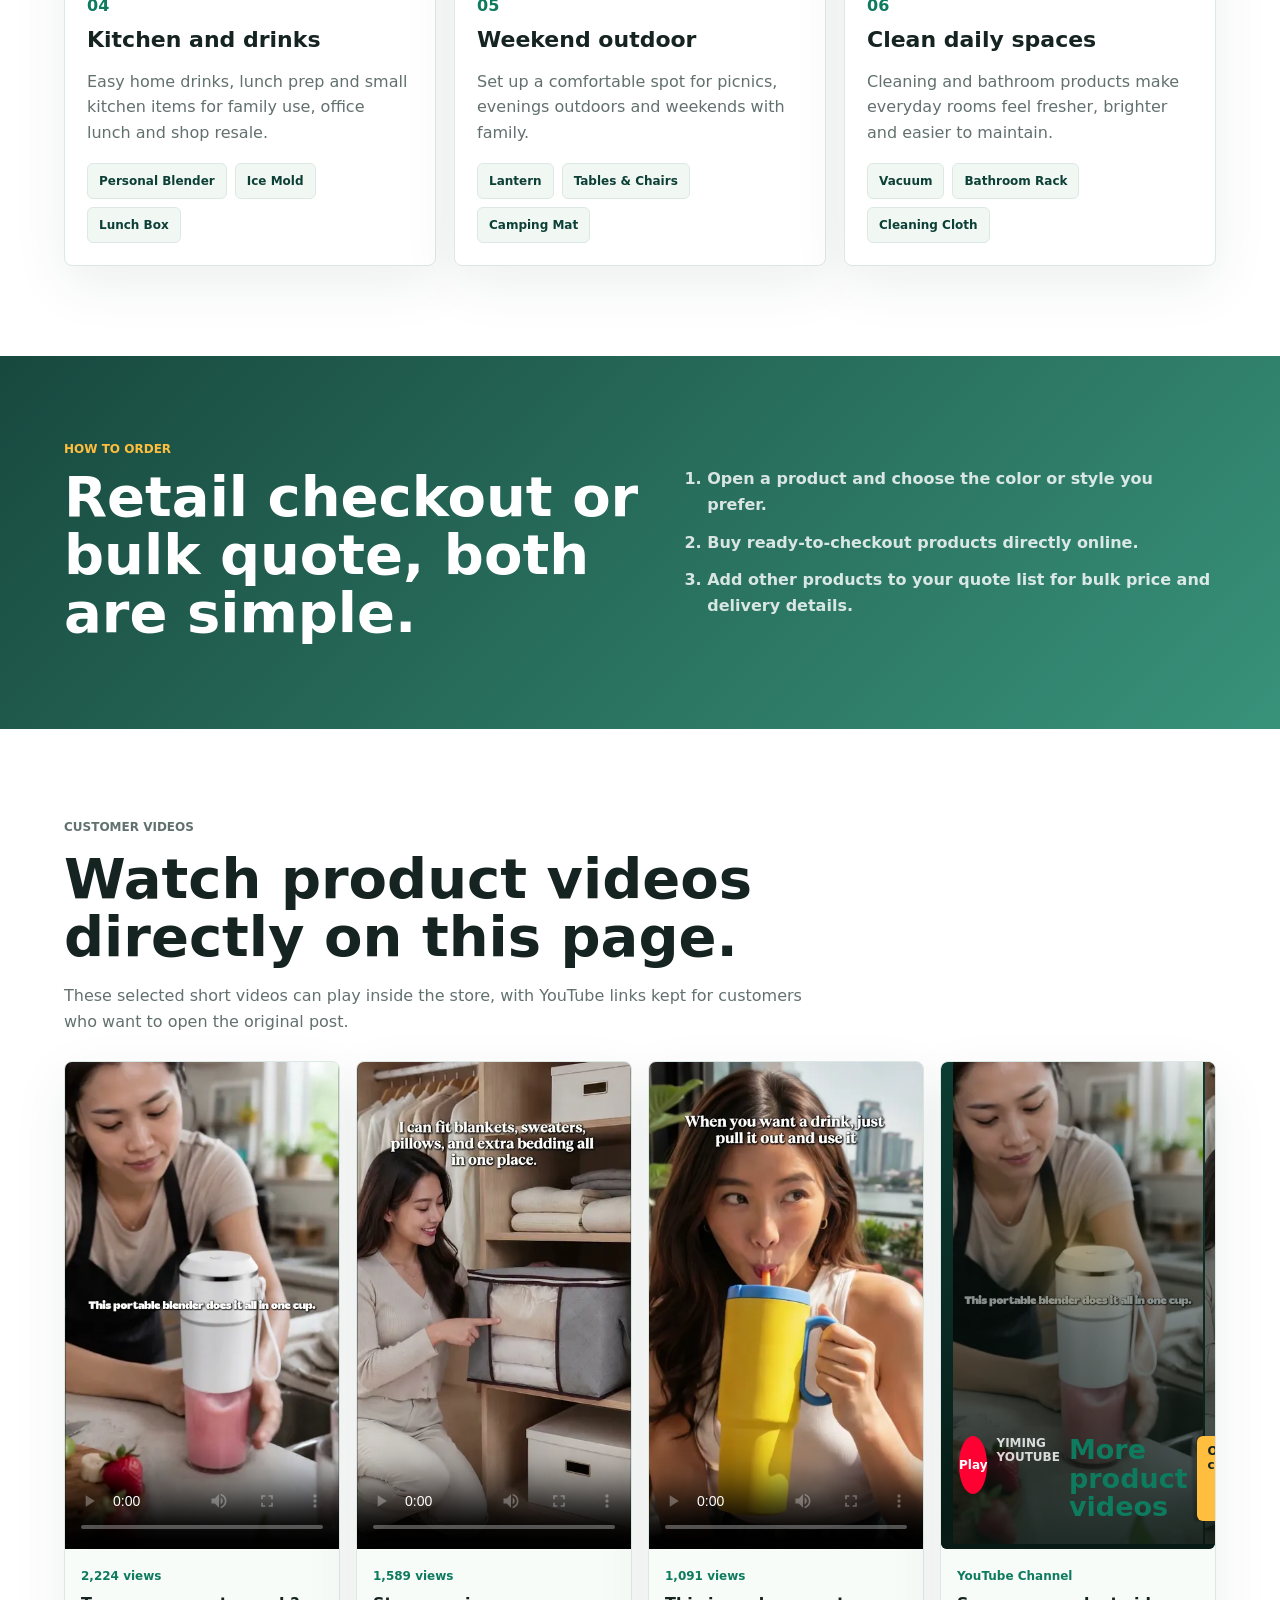
==== commit 8987fefc: "Localize storefront text to English and correct product descriptions" ====
--- a/index.html
+++ b/index.html
@@ -41,7 +41,7 @@
       }
     </script>
     <link rel="icon" href="favicon.ico" />
-    <link rel="stylesheet" href="styles.css?v=20260829-11" />
+    <link rel="stylesheet" href="styles.css?v=20260904-en-1" />
   </head>
   <body>
     <header class="site-header">
@@ -66,31 +66,31 @@
     <main id="top">
       <section class="hero">
         <div class="hero-media">
-          <img src="assets/thai-weather-hero.png" alt="Thailand hot weather lifestyle products" />
+          <img src="assets/generated/handheld-fan-green-lifestyle-banner.png" alt="Yiming handheld fans in white, pink, black and blue" />
         </div>
         <div class="hero-copy">
           <p class="eyebrow">Thailand everyday essentials</p>
           <h1>Useful daily goods for Thailand living.</h1>
-          <p class="thai-line">สินค้าคลายร้อน กันฝน จัดเก็บ ทำความสะอาด และของใช้ประจำวัน</p>
+          <p class="intro-line">Stay cool. Stay organized. Make every day easier.</p>
           <p>
             Shop cooling fans, rain gear, storage, cleaning, kitchen, camping and personal care essentials selected for hot weather and everyday use.
           </p>
           <div class="hero-actions">
             <a class="button primary" href="#catalog">Shop All Products</a>
-            <a class="button dark" href="https://fh8gjq-qg.myshopify.com/products/neck-fan">Buy Neck Fan ฿249</a>
+            <a class="button dark" href="https://fh8gjq-qg.myshopify.com/products/neck-fan">Buy Neck Fan THB 249</a>
           </div>
         </div>
         <aside class="hero-panel" aria-label="Store highlights">
           <strong>Hot weather essentials</strong>
           <span>Cooling, rain and home products in one place</span>
-          <span>SKU photos for easy option selection</span>
+          <span>Product photos and details before you buy</span>
           <span>Retail checkout and wholesale inquiry supported</span>
         </aside>
       </section>
 
       <section class="catalog-summary" aria-label="Catalog summary">
-        <strong>45</strong><span>product choices</span>
-        <strong>8</strong><span>daily categories</span>
+        <strong id="productCount">44</strong><span>product choices</span>
+        <strong id="categoryCount">9</strong><span>daily categories</span>
         <strong>THB</strong><span>local-friendly pricing</span>
         <strong>Fast</strong><span>retail or bulk inquiry</span>
       </section>
@@ -127,7 +127,6 @@
           <div class="dialog-copy">
             <span class="status" id="dialogStatus"></span>
             <h2 id="dialogTitle"></h2>
-            <strong class="thai-name" id="dialogThai"></strong>
             <p id="dialogSummary"></p>
             <div class="dialog-stats">
               <span id="dialogCategory"></span>
@@ -135,8 +134,8 @@
               <span id="dialogSkuCount"></span>
             </div>
             <div class="selected-sku">
-              <span>Selected option</span>
-              <strong id="selectedSkuLabel">SKU 01</strong>
+              <span>Selected photo</span>
+              <strong id="selectedSkuLabel">Photo 01</strong>
             </div>
             <div class="dialog-actions">
               <button class="button primary" id="addToCartButton" type="button">Add to Inquiry Cart</button>
@@ -157,12 +156,12 @@
           <div>
             <p class="eyebrow">Payment and delivery</p>
             <h2>Easy checkout for single items, quick quotes for larger orders.</h2>
-            <p class="thai-line">ชำระเงินเป็นเงินบาท จัดส่งในประเทศไทย และติดต่อสอบถามสำหรับออเดอร์จำนวนมาก</p>
+            <p class="intro-line">Pay in Thai baht. Available delivery destinations and shipping costs are shown at checkout. Contact us for bulk orders.</p>
           </div>
           <div class="shipping-points">
             <span>Currency: THB</span>
-            <span>Standard shipping: ฿49</span>
-            <span>Free shipping: over ฿499</span>
+            <span>Shipping rates calculated at checkout</span>
+            <span>Confirm delivery availability before payment</span>
             <span>Secure online checkout for ready products</span>
             <span>Bulk order quotes available before payment</span>
           </div>
@@ -252,7 +251,7 @@
       <section class="section scene-section" id="scenes">
         <div class="section-head compact">
           <p class="eyebrow">Daily needs</p>
-          <h2>See the product in the moments customers actually need it.</h2>
+          <h2>Made for the moments in your day.</h2>
         </div>
         <div class="scene-grid">
           <article class="scene-card scene-hot">
@@ -308,7 +307,7 @@
           </article>
           <article class="scene-card scene-kitchen">
             <div class="scene-visual">
-              <img class="scene-product hero-product" src="assets/catalog/household-juicer/sku-01.png" alt="Juicer for fresh drinks" />
+              <img class="scene-product hero-product" src="assets/catalog/household-juicer/sku-01.png" alt="Personal blender for fruit drinks" />
               <img class="scene-product side-product" src="assets/catalog/ice-cube-mold/sku-01.jpg" alt="Ice cube mold" />
               <img class="scene-product mini-product" src="assets/catalog/lunch-box-new/sku-01.png" alt="Lunch box" />
             </div>
@@ -317,7 +316,7 @@
               <h3>Kitchen and drinks</h3>
               <p>Easy home drinks, lunch prep and small kitchen items for family use, office lunch and shop resale.</p>
               <div class="scene-actions">
-                <button class="scene-product-button" type="button" data-product="household-juicer">Juicer</button>
+                <button class="scene-product-button" type="button" data-product="household-juicer">Personal Blender</button>
                 <button class="scene-product-button" type="button" data-product="ice-cube-mold">Ice Mold</button>
                 <button class="scene-product-button" type="button" data-product="lunch-box-new">Lunch Box</button>
               </div>
@@ -332,10 +331,10 @@
             <div class="scene-copy">
               <span>05</span>
               <h3>Weekend outdoor</h3>
-              <p>Camping and market-night essentials that help customers imagine weekends, travel and family gatherings.</p>
+              <p>Set up a comfortable spot for picnics, evenings outdoors and weekends with family.</p>
               <div class="scene-actions">
                 <button class="scene-product-button" type="button" data-product="camping-lantern">Lantern</button>
-                <button class="scene-product-button" type="button" data-product="camping-table-chair">Table Set</button>
+                <button class="scene-product-button" type="button" data-product="camping-table-chair">Tables & Chairs</button>
                 <button class="scene-product-button" type="button" data-product="camping-moisture-mat">Camping Mat</button>
               </div>
             </div>
@@ -450,7 +449,7 @@
       <span>Cooling, rain, storage, cleaning, kitchen, camping and everyday essentials for Thailand.</span>
     </footer>
 
-    <script src="assets/catalog-data.js?v=20260829-11"></script>
-    <script src="script.js?v=20260829-11"></script>
+    <script src="assets/catalog-data.js?v=20260904-en-1"></script>
+    <script src="script.js?v=20260904-en-1"></script>
   </body>
 </html>
--- a/styles.css
+++ b/styles.css
@@ -246,12 +246,11 @@
   font-size: 19px;
 }
 
-.thai-line,
-.thai-name {
+.intro-line {
   font-weight: 850;
 }
 
-.hero .thai-line {
+.hero .intro-line {
   color: #fff;
   font-size: clamp(19px, 2.4vw, 24px);
 }
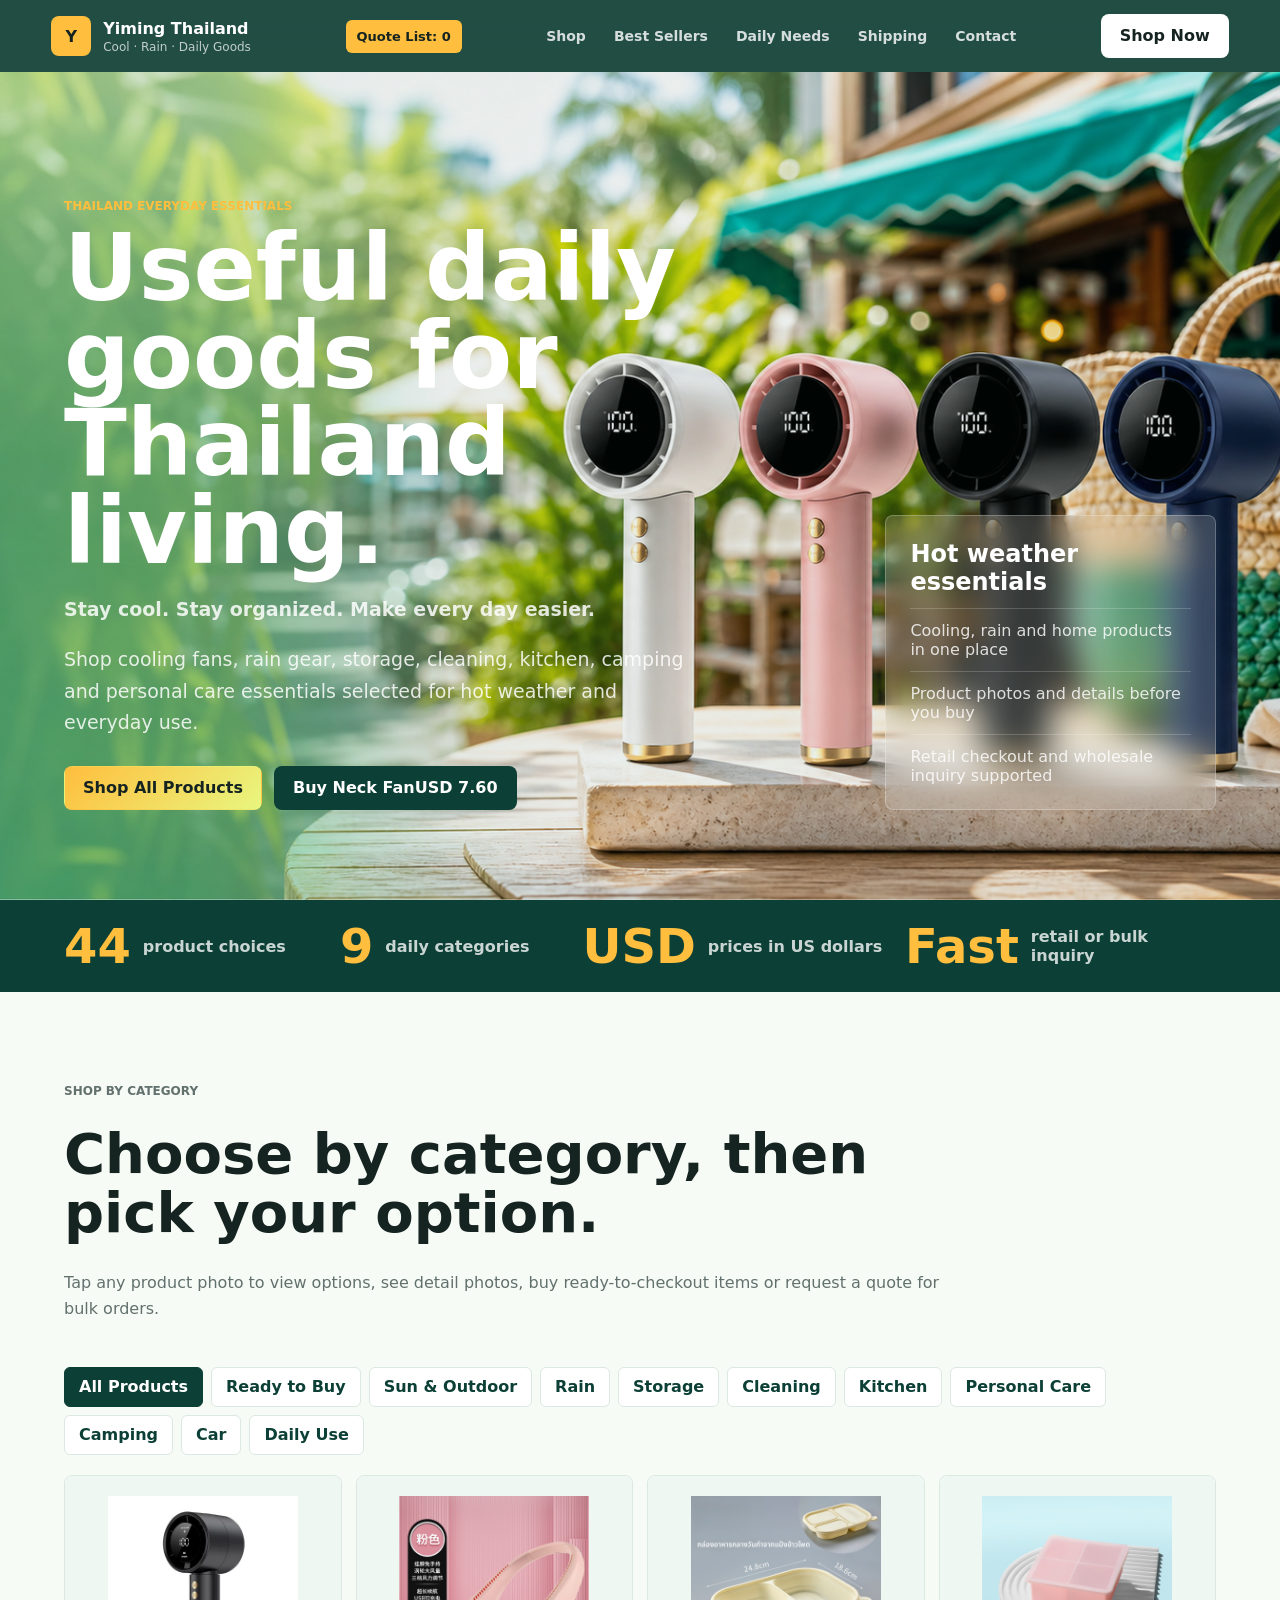
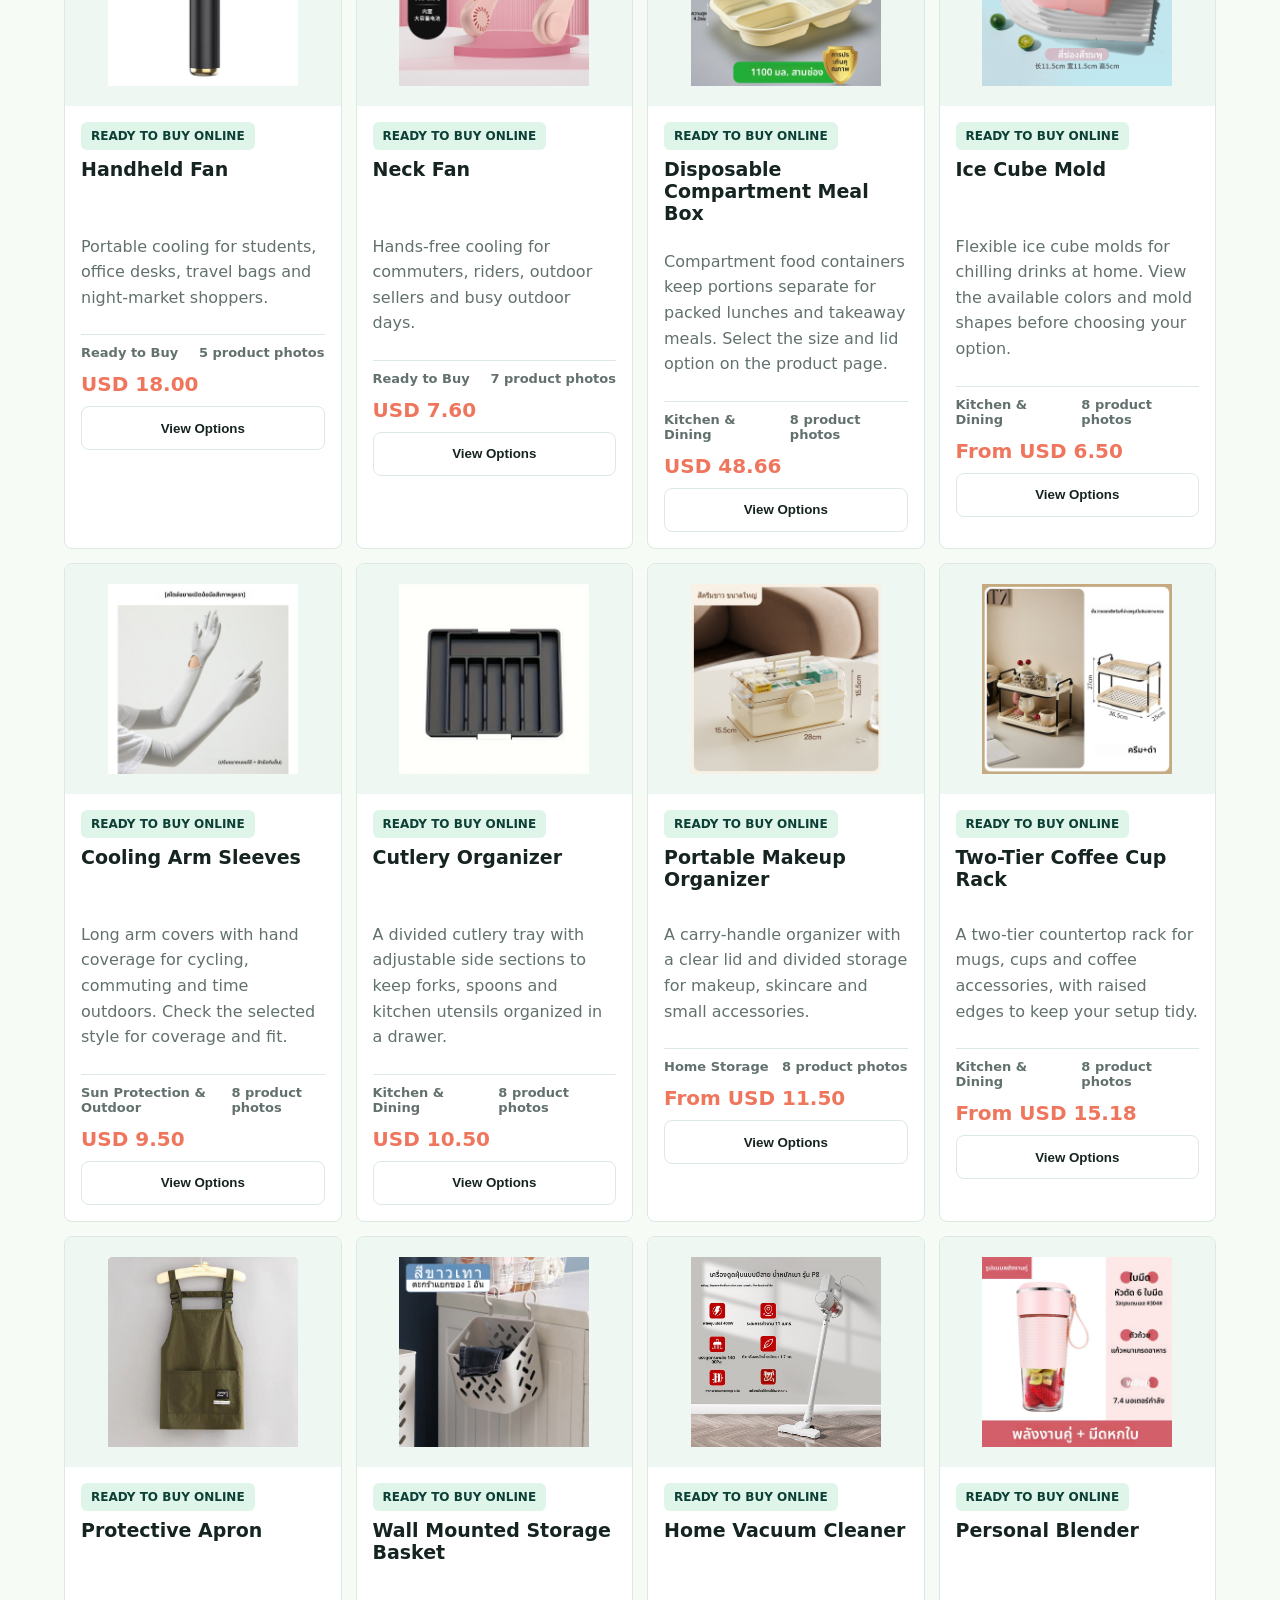
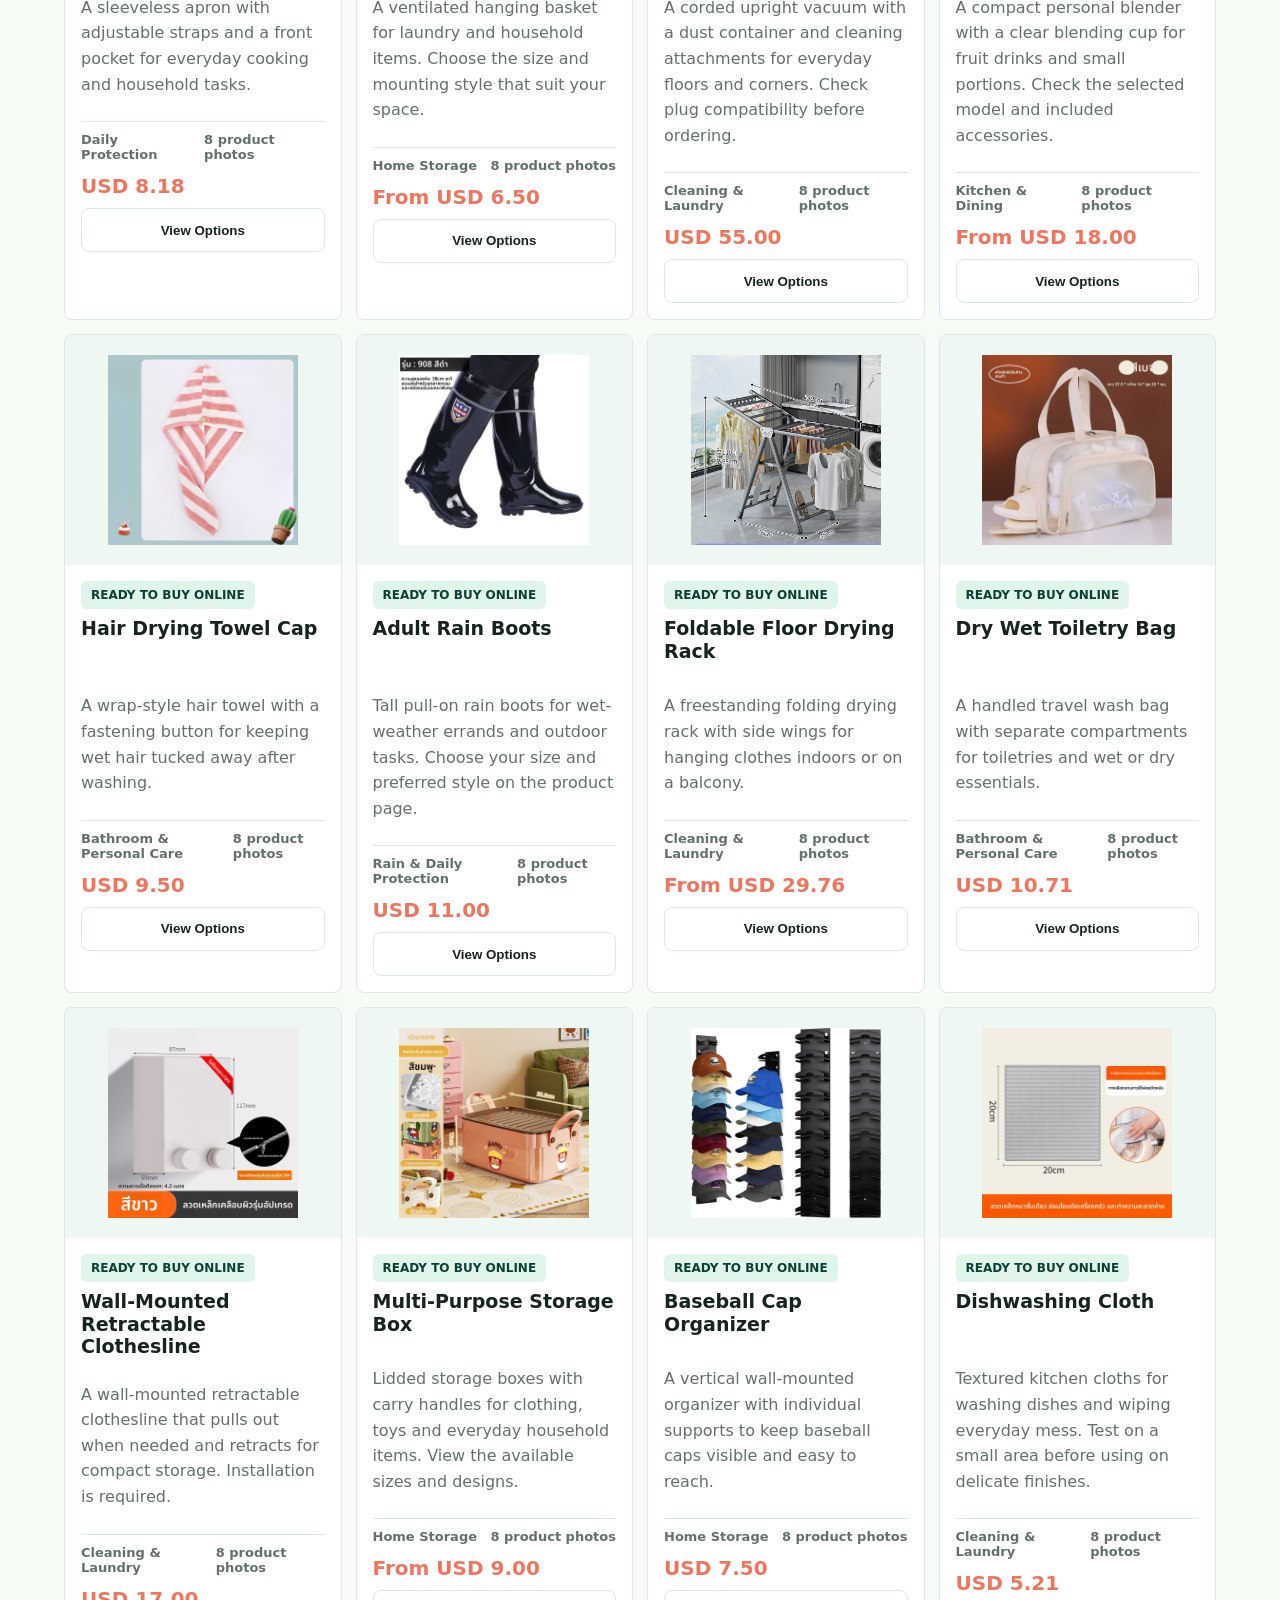
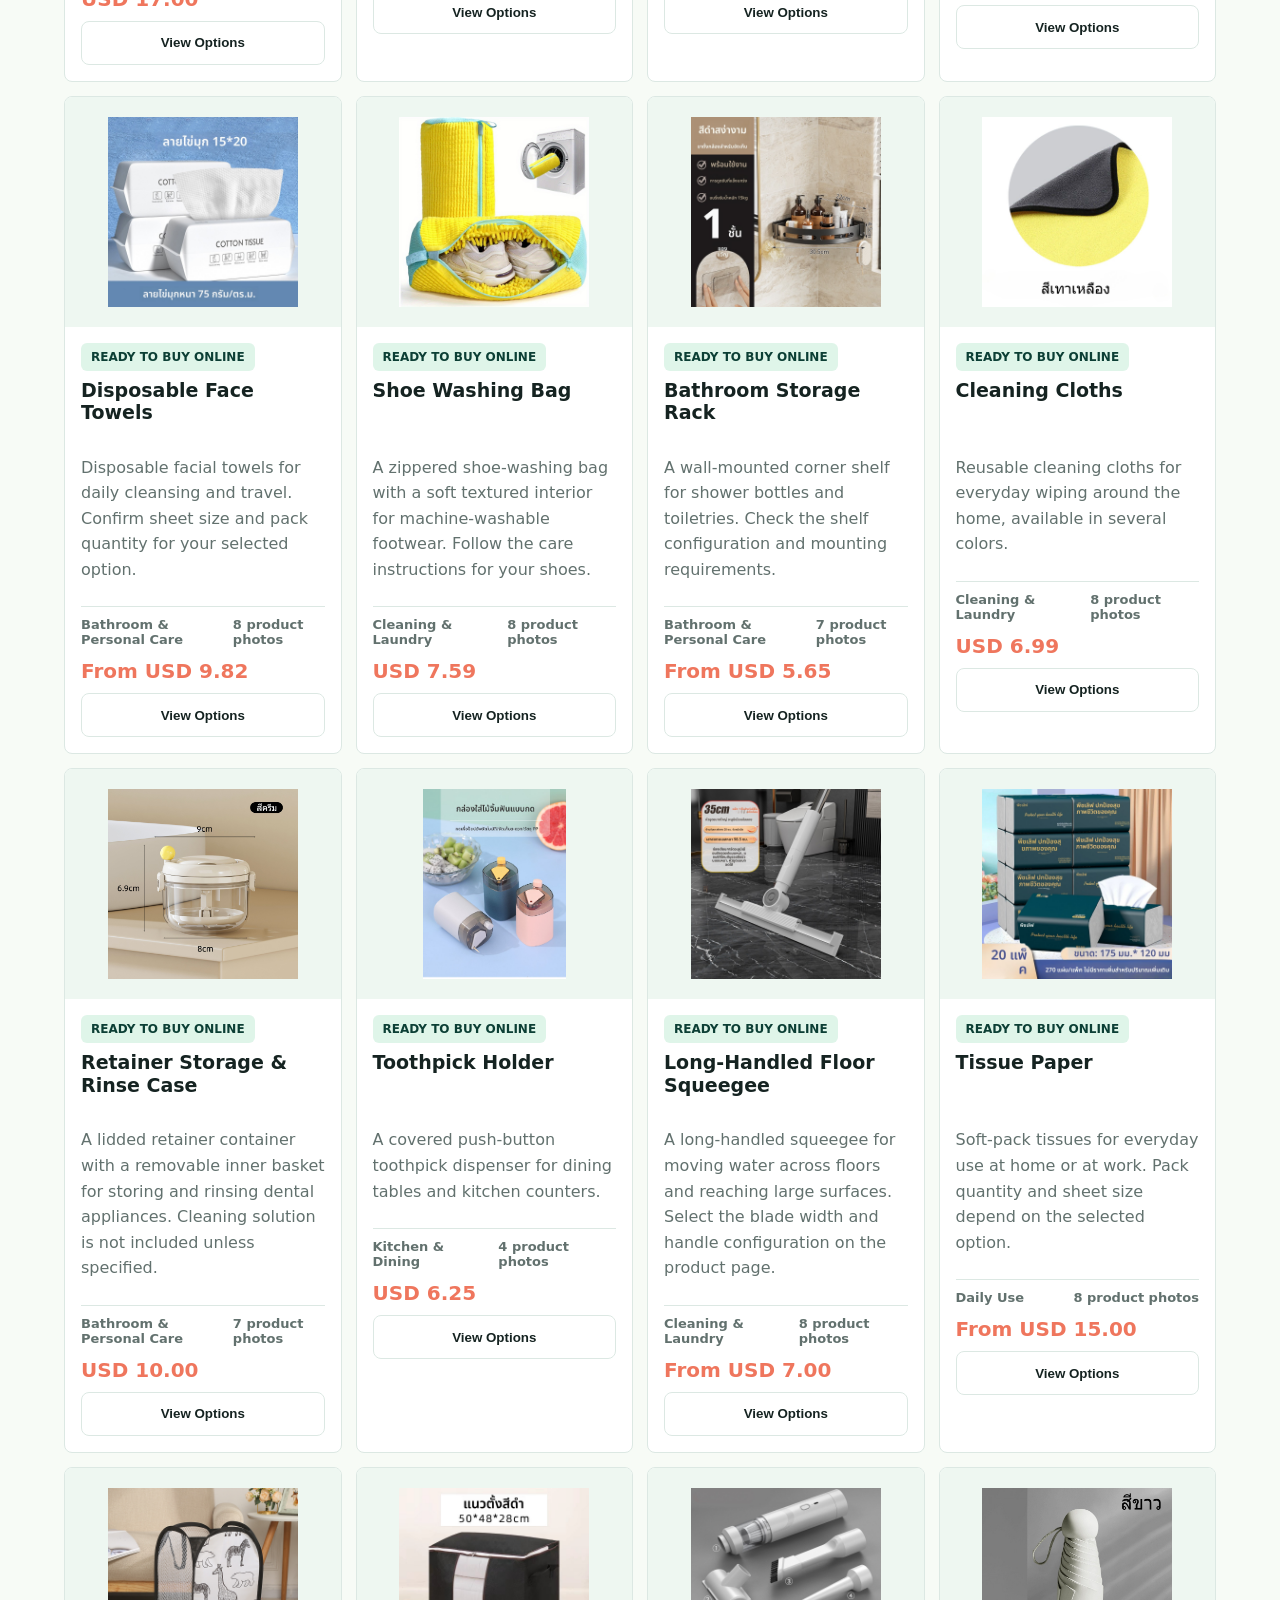
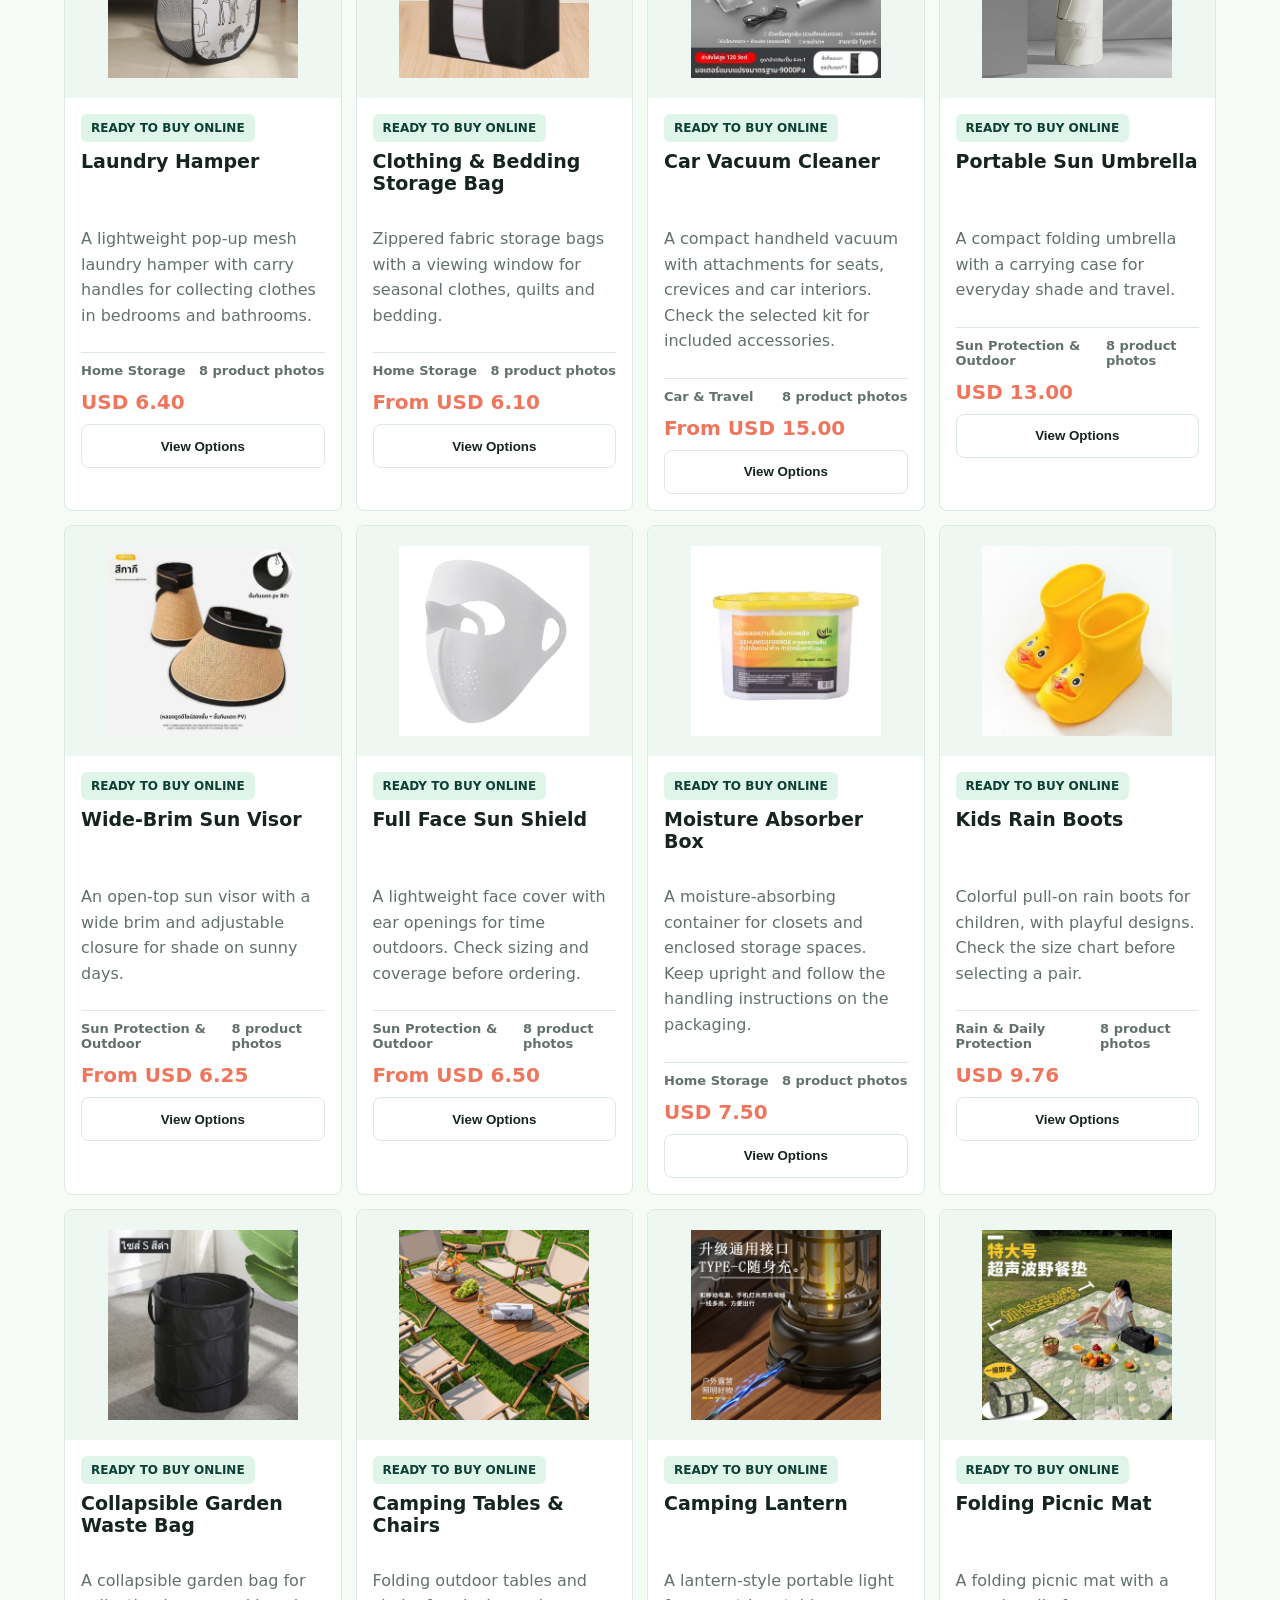
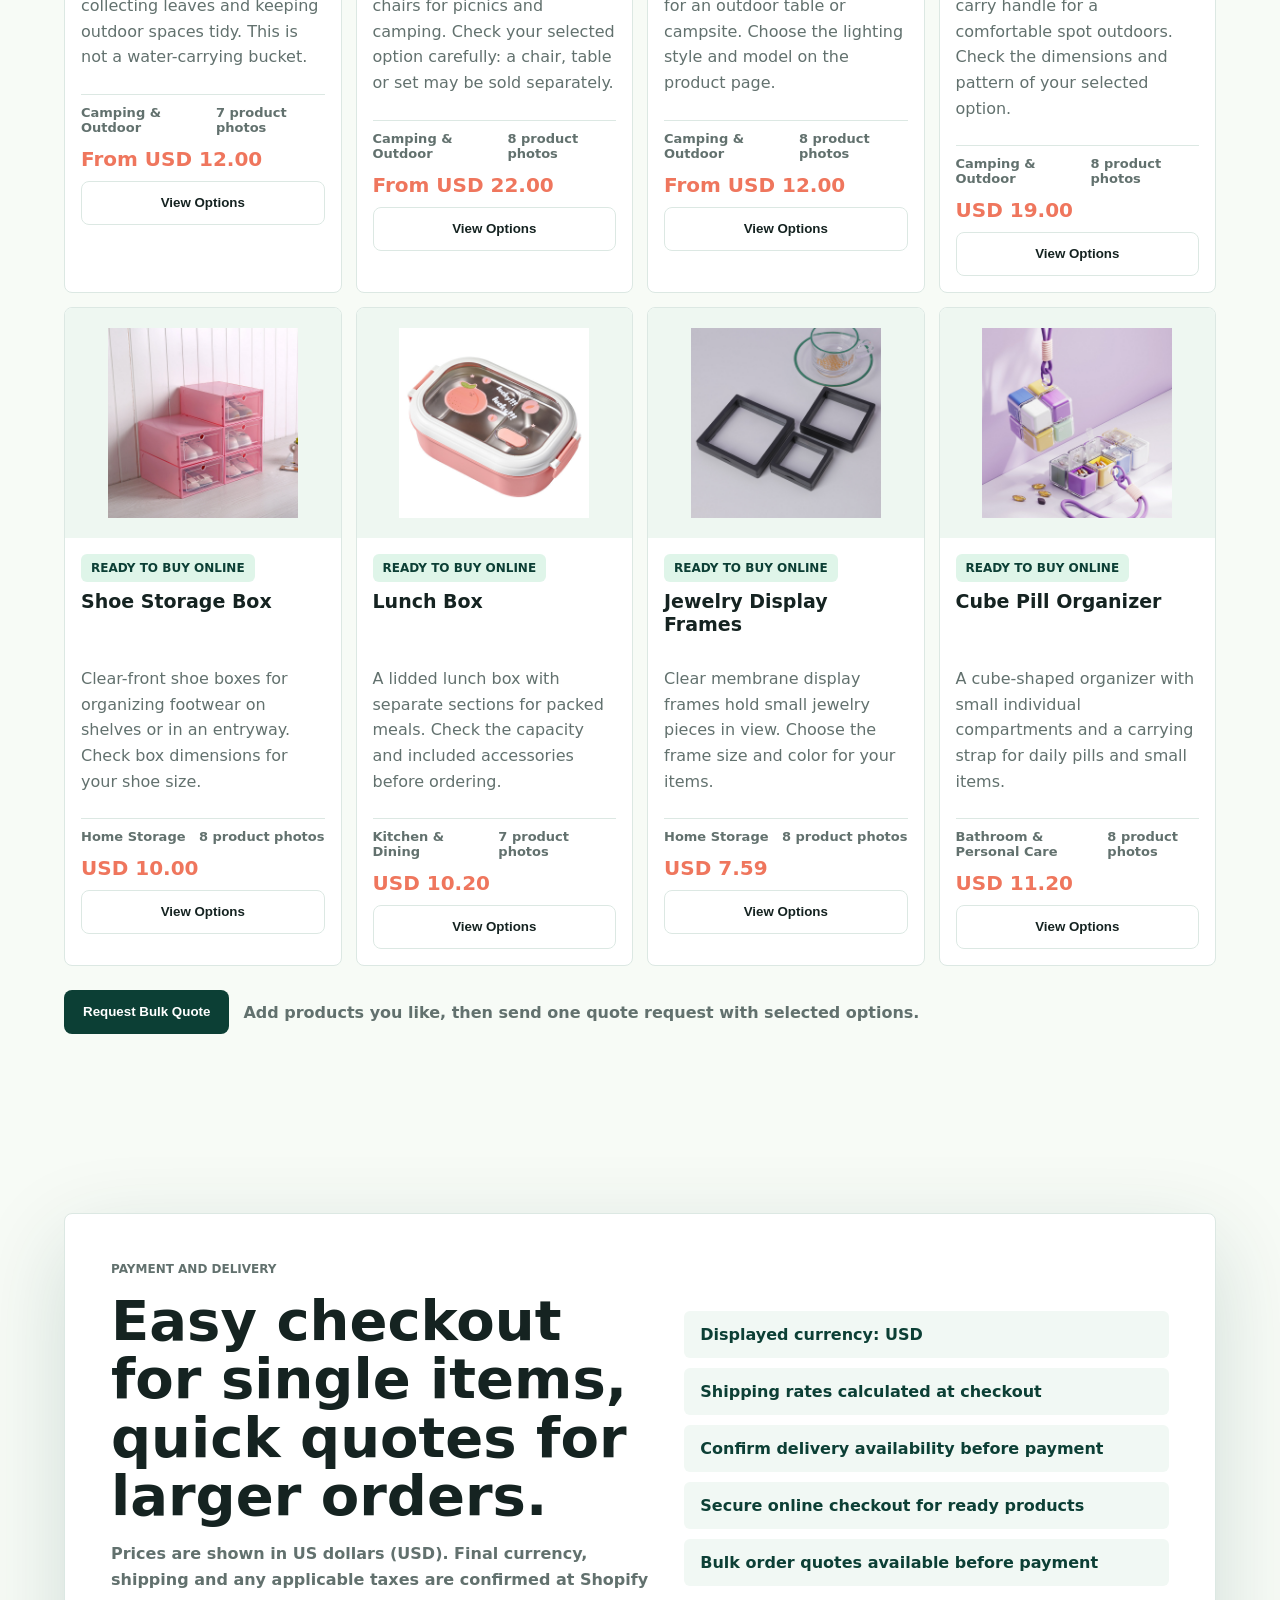
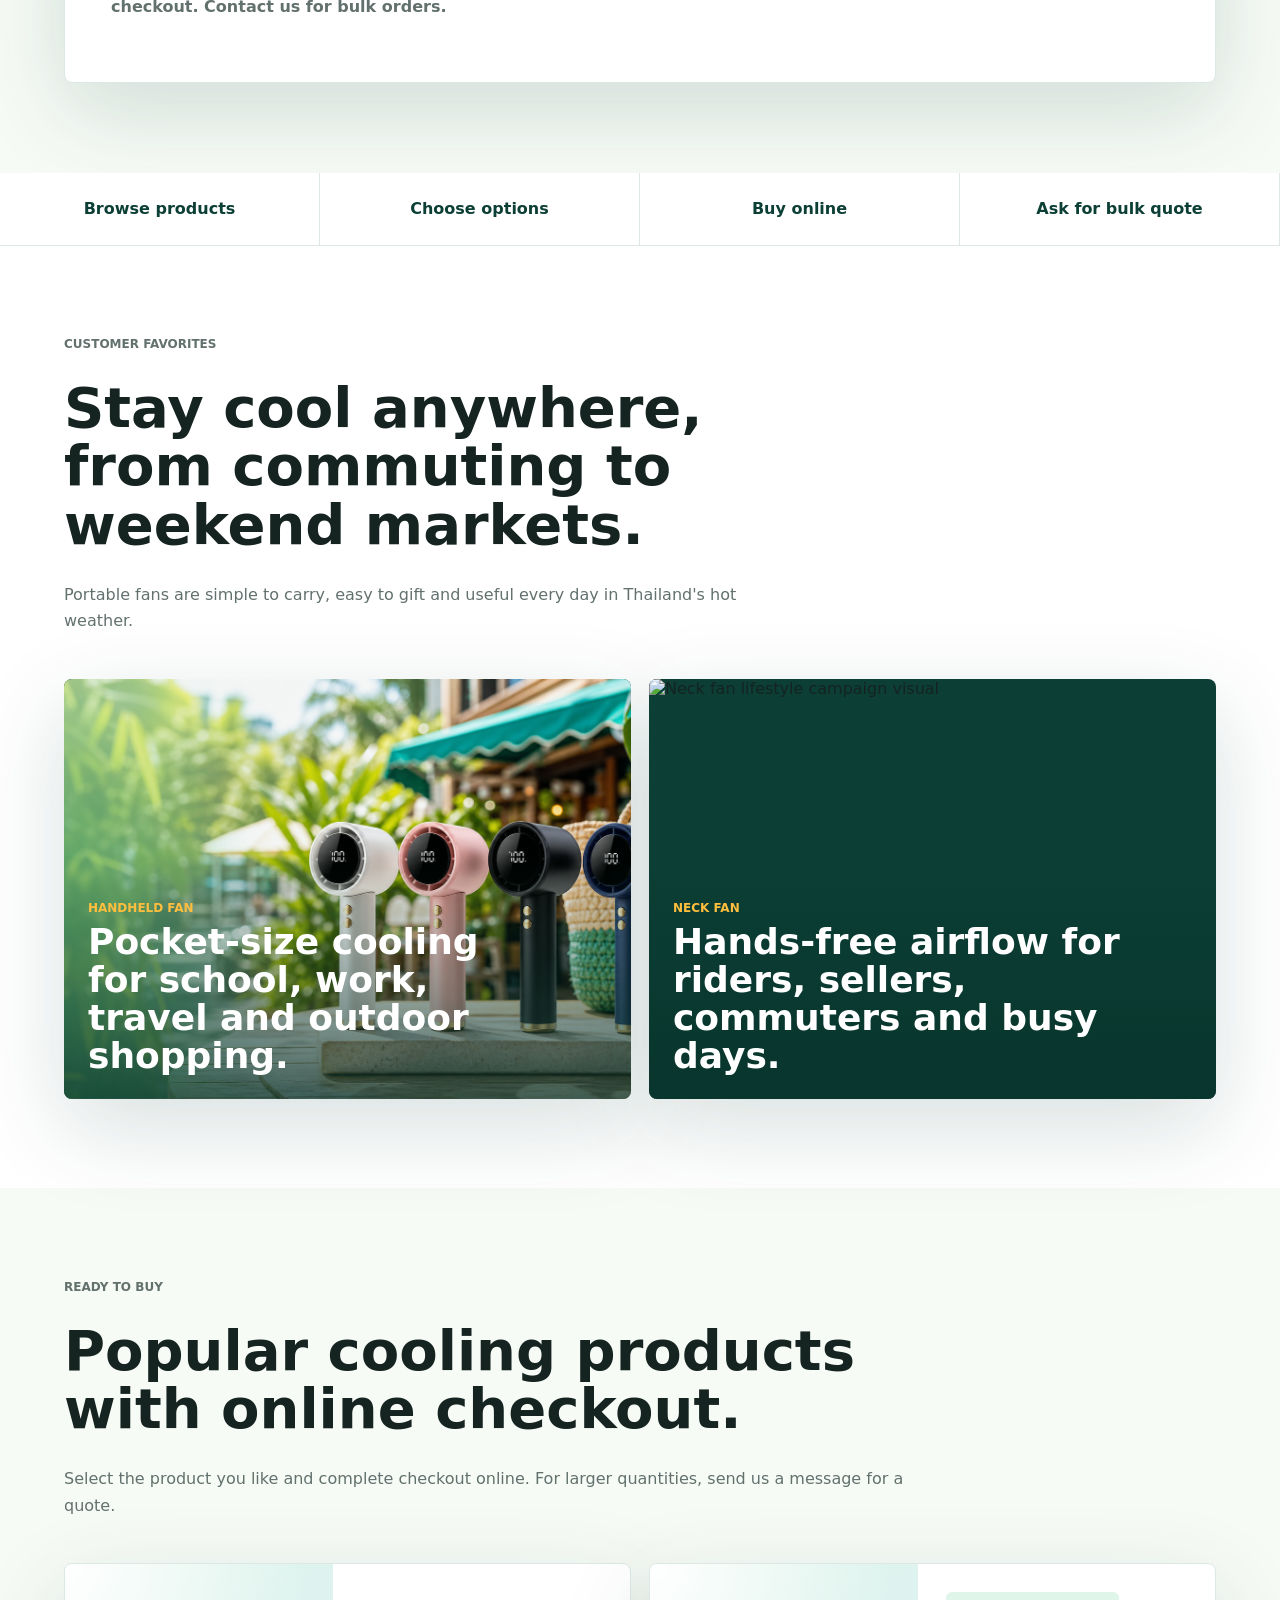
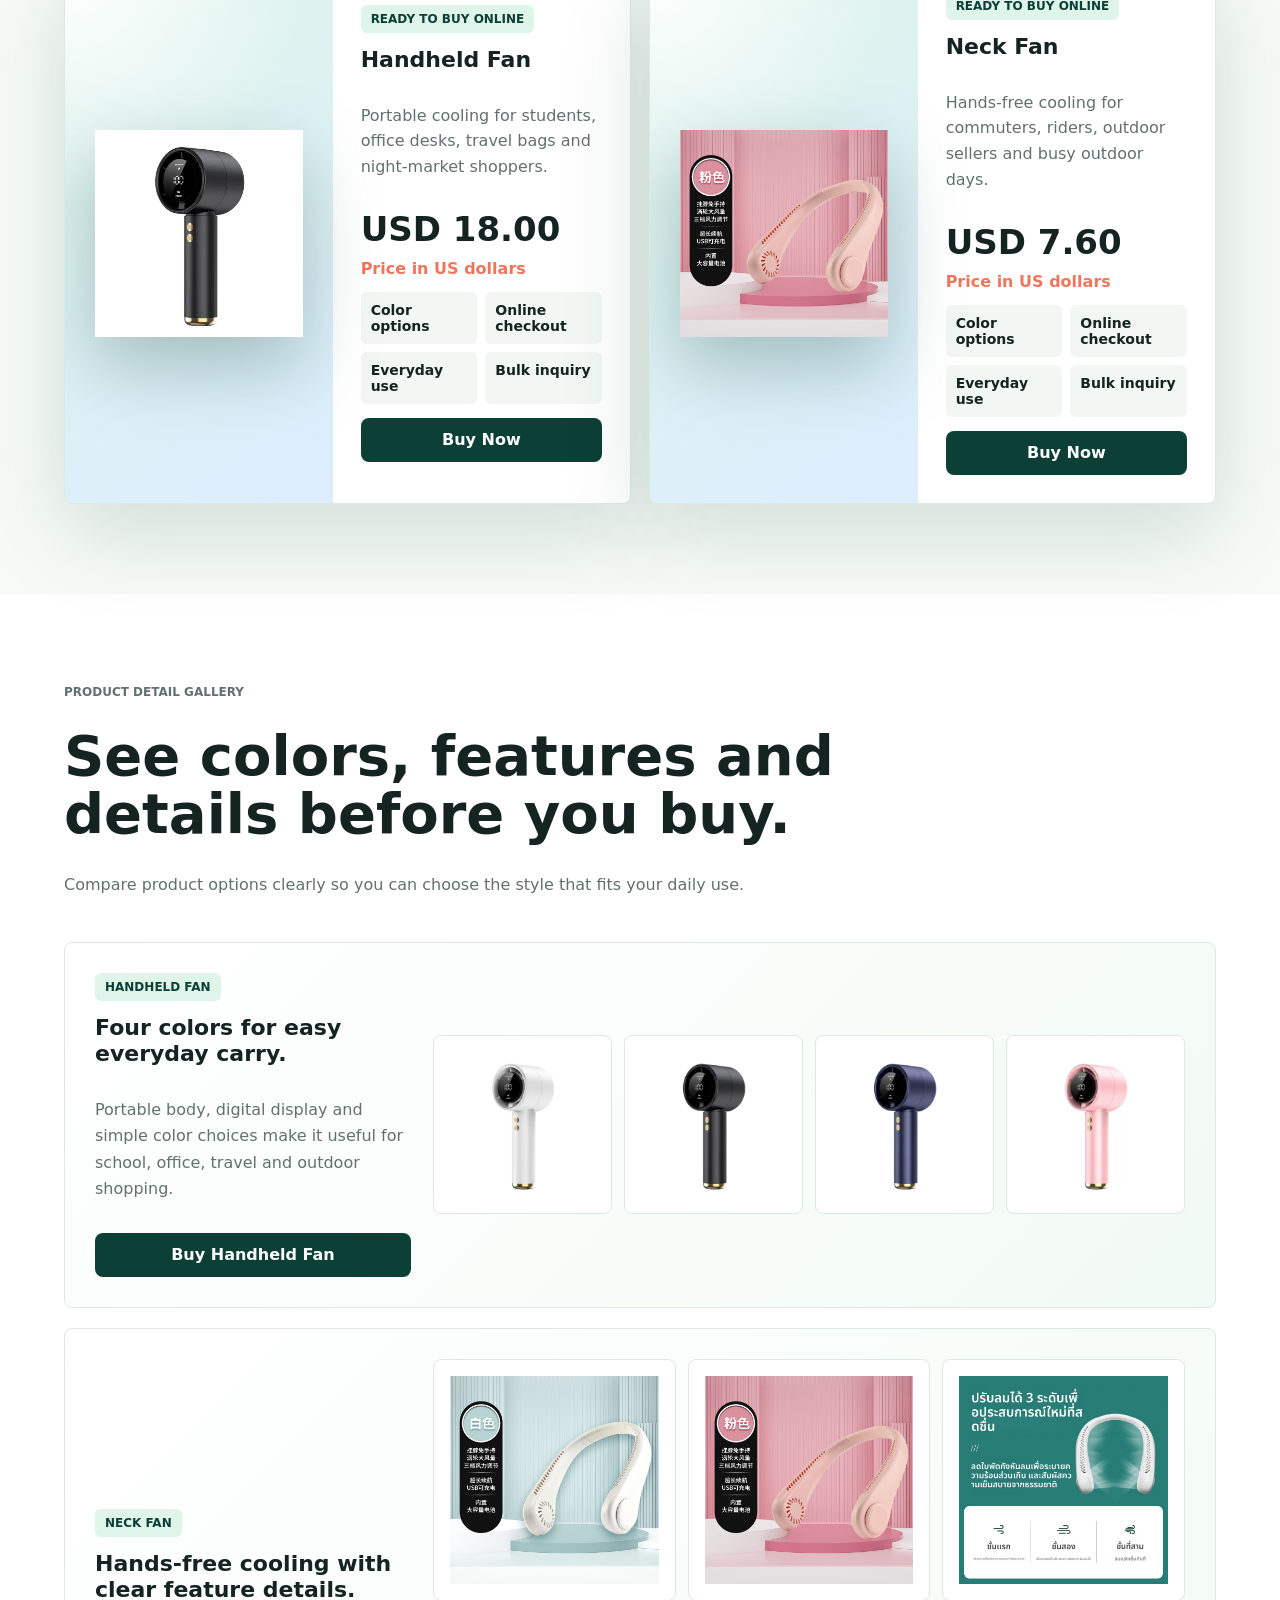
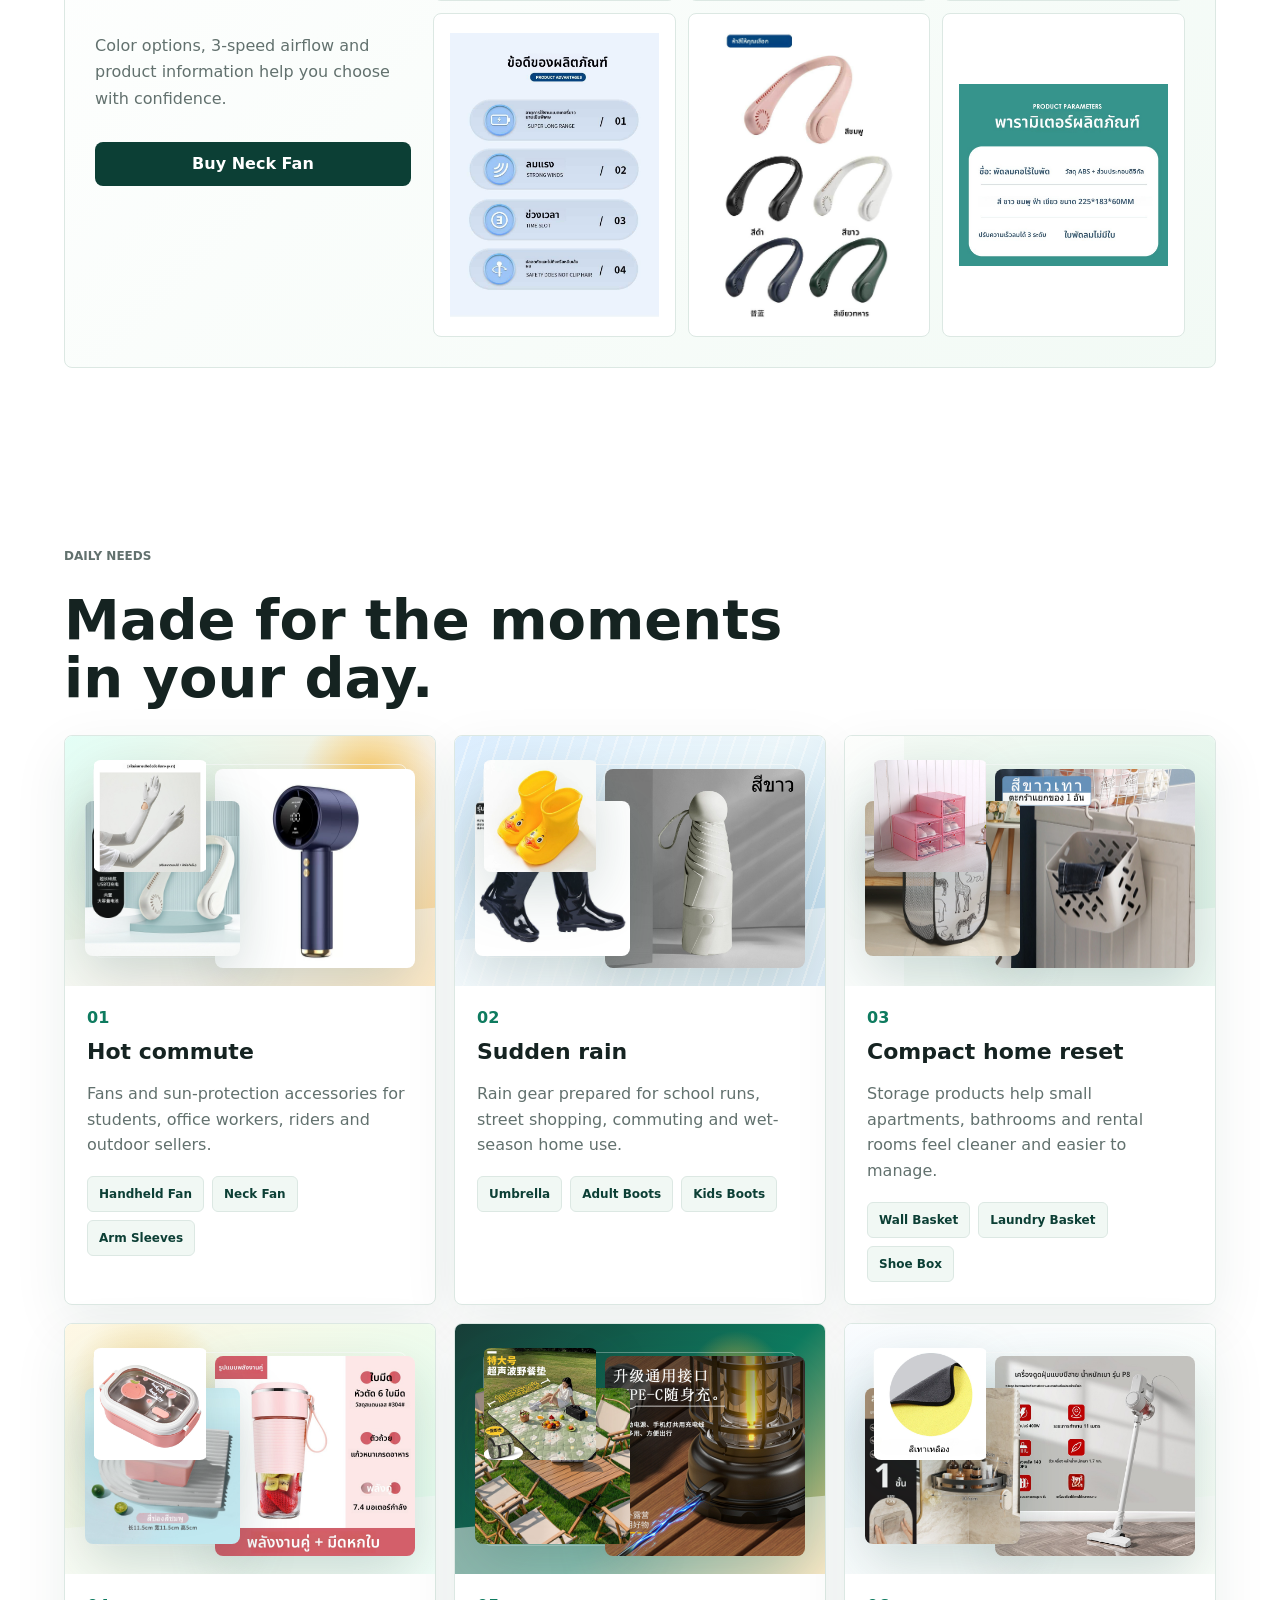
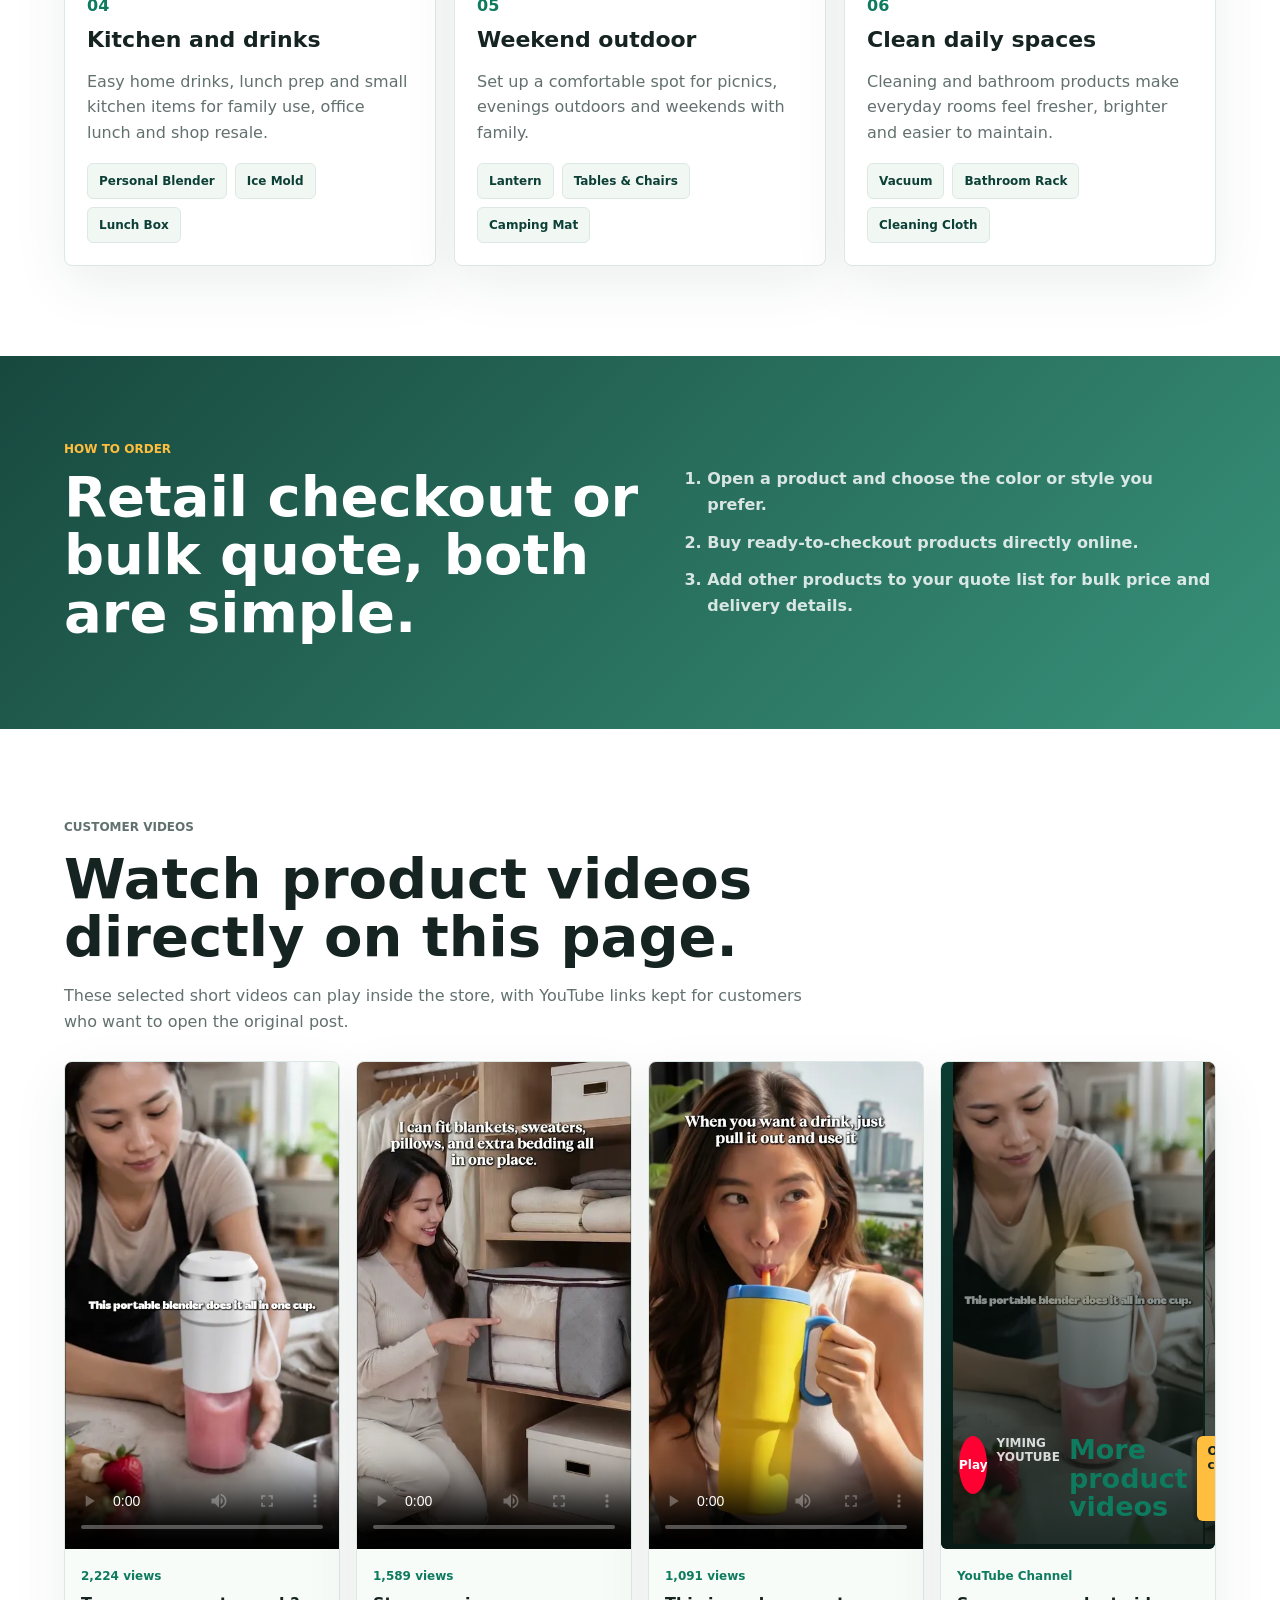
==== commit e9a537fc: "Synchronize all storefront prices with Shopify USD prices" ====
--- a/index.html
+++ b/index.html
@@ -41,7 +41,7 @@
       }
     </script>
     <link rel="icon" href="favicon.ico" />
-    <link rel="stylesheet" href="styles.css?v=20260904-en-1" />
+    <link rel="stylesheet" href="styles.css?v=20260904-usd-2" />
   </head>
   <body>
     <header class="site-header">
@@ -77,7 +77,7 @@
           </p>
           <div class="hero-actions">
             <a class="button primary" href="#catalog">Shop All Products</a>
-            <a class="button dark" href="https://fh8gjq-qg.myshopify.com/products/neck-fan">Buy Neck Fan THB 249</a>
+            <a class="button dark" href="https://fh8gjq-qg.myshopify.com/products/neck-fan">Buy Neck Fan <span id="heroNeckPrice"></span></a>
           </div>
         </div>
         <aside class="hero-panel" aria-label="Store highlights">
@@ -91,7 +91,7 @@
       <section class="catalog-summary" aria-label="Catalog summary">
         <strong id="productCount">44</strong><span>product choices</span>
         <strong id="categoryCount">9</strong><span>daily categories</span>
-        <strong>THB</strong><span>local-friendly pricing</span>
+        <strong>USD</strong><span>prices in US dollars</span>
         <strong>Fast</strong><span>retail or bulk inquiry</span>
       </section>
 
@@ -128,6 +128,7 @@
             <span class="status" id="dialogStatus"></span>
             <h2 id="dialogTitle"></h2>
             <p id="dialogSummary"></p>
+            <p><strong id="dialogPrice"></strong></p>
             <div class="dialog-stats">
               <span id="dialogCategory"></span>
               <span id="dialogImageCount"></span>
@@ -156,10 +157,10 @@
           <div>
             <p class="eyebrow">Payment and delivery</p>
             <h2>Easy checkout for single items, quick quotes for larger orders.</h2>
-            <p class="intro-line">Pay in Thai baht. Available delivery destinations and shipping costs are shown at checkout. Contact us for bulk orders.</p>
+            <p class="intro-line">Prices are shown in US dollars (USD). Final currency, shipping and any applicable taxes are confirmed at Shopify checkout. Contact us for bulk orders.</p>
           </div>
           <div class="shipping-points">
-            <span>Currency: THB</span>
+            <span>Displayed currency: USD</span>
             <span>Shipping rates calculated at checkout</span>
             <span>Confirm delivery availability before payment</span>
             <span>Secure online checkout for ready products</span>
@@ -449,7 +450,7 @@
       <span>Cooling, rain, storage, cleaning, kitchen, camping and everyday essentials for Thailand.</span>
     </footer>
 
-    <script src="assets/catalog-data.js?v=20260904-en-1"></script>
-    <script src="script.js?v=20260904-en-1"></script>
+    <script src="assets/catalog-data.js?v=20260904-usd-2"></script>
+    <script src="script.js?v=20260904-usd-2"></script>
   </body>
 </html>
